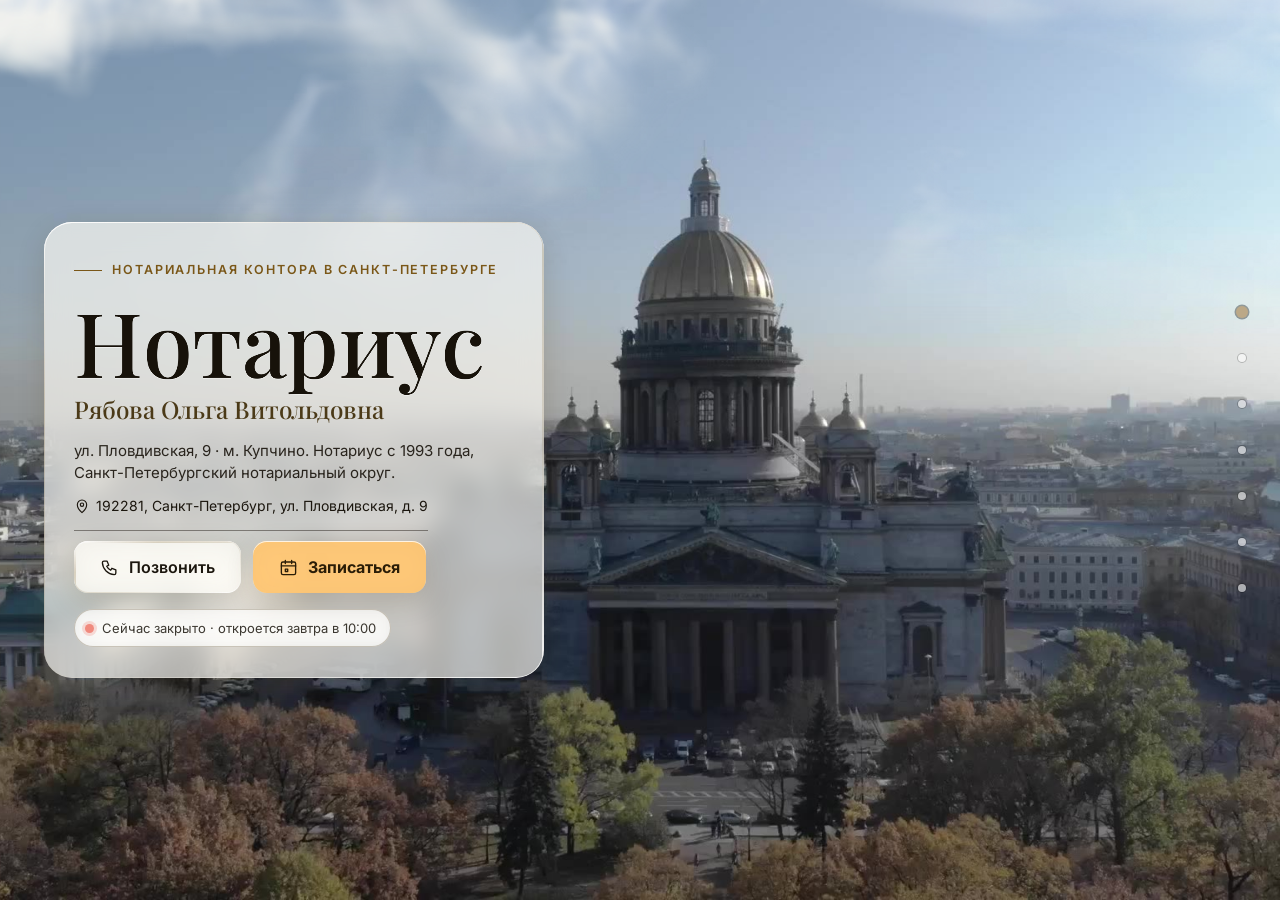
==== index.html @ 0c7a64d4 "А−/А+: первый экран (видео, облака, чайки, слово «Нотариус», плашка) на любой ступени ровно как при " ====
<!DOCTYPE html>
<html lang="ru" data-theme="light">
<head>
<meta charset="utf-8">
<meta name="viewport" content="width=device-width, initial-scale=1, viewport-fit=cover">
<title>Нотариус Рябова О. В. — ул. Пловдивская, 9, СПб</title>
<meta name="description" content="Нотариус Рябова О. В., ул. Пловдивская, 9. Наследство, доверенности, сделки с недвижимостью, ООО. Запись: +7 (812) 708-19-17.">
<meta name="robots" content="noindex, nofollow, noarchive">
<meta name="geo.region" content="RU-SPE">
<meta name="geo.placename" content="Санкт-Петербург">
<meta name="geo.position" content="59.8414922;30.3906568">
<meta name="ICBM" content="59.8414922, 30.3906568">
<link rel="canonical" href="https://kristall2002-art.github.io/etalon-b-ryabova/">
<link rel="alternate" hreflang="ru" href="https://kristall2002-art.github.io/etalon-b-ryabova/">
<link rel="alternate" hreflang="en" href="https://kristall2002-art.github.io/etalon-b-ryabova/en/">
<link rel="alternate" hreflang="uz" href="https://kristall2002-art.github.io/etalon-b-ryabova/uz/">
<link rel="alternate" hreflang="tg" href="https://kristall2002-art.github.io/etalon-b-ryabova/tg/">
<link rel="alternate" hreflang="ky" href="https://kristall2002-art.github.io/etalon-b-ryabova/kg/">
<link rel="alternate" hreflang="az" href="https://kristall2002-art.github.io/etalon-b-ryabova/az/">
<link rel="alternate" hreflang="zh" href="https://kristall2002-art.github.io/etalon-b-ryabova/zh/">
<link rel="alternate" hreflang="x-default" href="https://kristall2002-art.github.io/etalon-b-ryabova/">
<meta property="og:type" content="website">
<meta property="og:locale" content="ru_RU">
<meta property="og:site_name" content="Нотариус Рябова">
<meta property="og:title" content="Нотариус Рябова О. В. — ул. Пловдивская, 9, СПб">
<meta property="og:description" content="Нотариус Рябова О. В., ул. Пловдивская, 9. Наследство, доверенности, сделки с недвижимостью, ООО. Запись: +7 (812) 708-19-17.">
<meta property="og:url" content="https://kristall2002-art.github.io/etalon-b-ryabova/">
<meta property="og:image" content="https://kristall2002-art.github.io/etalon-b-ryabova/img/hero-poster.jpg">
<meta name="twitter:card" content="summary_large_image">
<meta name="twitter:title" content="Нотариус Рябова О. В. — ул. Пловдивская, 9, СПб">
<meta name="twitter:description" content="Нотариус Рябова О. В., ул. Пловдивская, 9. Наследство, доверенности, сделки с недвижимостью, ООО. Запись: +7 (812) 708-19-17.">
<meta name="twitter:image" content="https://kristall2002-art.github.io/etalon-b-ryabova/img/hero-poster.jpg">
<meta name="theme-color" content="#f8f8f8">
<link rel="icon" href="data:image/svg+xml,%3Csvg%20xmlns%3D%22http%3A//www.w3.org/2000/svg%22%20viewBox%3D%220%200%2064%2064%22%3E%3Crect%20width%3D%2264%22%20height%3D%2264%22%20rx%3D%2214%22%20fill%3D%22%23665230%22/%3E%3Ctext%20x%3D%2232%22%20y%3D%2248%22%20text-anchor%3D%22middle%22%20font-family%3D%22Georgia%2Cserif%22%20font-size%3D%2242%22%20fill%3D%22%23fff%22%3E%C2%A7%3C/text%3E%3C/svg%3E">
<script>document.documentElement.classList.add('js');try{var _i=parseInt(localStorage.getItem('nb_fs2'),10),_f=[1,1.15,1.3,1.5][_i];if(_f)document.documentElement.style.setProperty('--fs',_f)}catch(e){}</script>
<style id="hero-timing">:root{--hero-d:1.2s}</style>
<link rel="preload" as="image" href="img/hero-poster.jpg" fetchpriority="high">
<!-- шрифты лежат внутри сайта: Google Fonts у российской аудитории режется -->
<style>
@font-face{font-family:'Inter';font-style:normal;font-weight:400;font-display:swap;src:url(assets/fonts/inter-400-cyrillic-ext.woff2) format('woff2');unicode-range:U+0460-052F, U+1C80-1C8A, U+20B4, U+2DE0-2DFF, U+A640-A69F, U+FE2E-FE2F}
@font-face{font-family:'Inter';font-style:normal;font-weight:400;font-display:swap;src:url(assets/fonts/inter-400-cyrillic.woff2) format('woff2');unicode-range:U+0301, U+0400-045F, U+0490-0491, U+04B0-04B1, U+2116}
@font-face{font-family:'Inter';font-style:normal;font-weight:400;font-display:swap;src:url(assets/fonts/inter-400-latin-ext.woff2) format('woff2');unicode-range:U+0100-02BA, U+02BD-02C5, U+02C7-02CC, U+02CE-02D7, U+02DD-02FF, U+0304, U+0308, U+0329, U+1D00-1DBF, U+1E00-1E9F, U+1EF2-1EFF, U+2020, U+20A0-20AB, U+20AD-20C0, U+2113, U+2C60-2C7F, U+A720-A7FF}
@font-face{font-family:'Inter';font-style:normal;font-weight:400;font-display:swap;src:url(assets/fonts/inter-400-latin.woff2) format('woff2');unicode-range:U+0000-00FF, U+0131, U+0152-0153, U+02BB-02BC, U+02C6, U+02DA, U+02DC, U+0304, U+0308, U+0329, U+2000-206F, U+20AC, U+2122, U+2191, U+2193, U+2212, U+2215, U+FEFF, U+FFFD}
@font-face{font-family:'Inter';font-style:normal;font-weight:500;font-display:swap;src:url(assets/fonts/inter-500-cyrillic-ext.woff2) format('woff2');unicode-range:U+0460-052F, U+1C80-1C8A, U+20B4, U+2DE0-2DFF, U+A640-A69F, U+FE2E-FE2F}
@font-face{font-family:'Inter';font-style:normal;font-weight:500;font-display:swap;src:url(assets/fonts/inter-500-cyrillic.woff2) format('woff2');unicode-range:U+0301, U+0400-045F, U+0490-0491, U+04B0-04B1, U+2116}
@font-face{font-family:'Inter';font-style:normal;font-weight:500;font-display:swap;src:url(assets/fonts/inter-500-latin-ext.woff2) format('woff2');unicode-range:U+0100-02BA, U+02BD-02C5, U+02C7-02CC, U+02CE-02D7, U+02DD-02FF, U+0304, U+0308, U+0329, U+1D00-1DBF, U+1E00-1E9F, U+1EF2-1EFF, U+2020, U+20A0-20AB, U+20AD-20C0, U+2113, U+2C60-2C7F, U+A720-A7FF}
@font-face{font-family:'Inter';font-style:normal;font-weight:500;font-display:swap;src:url(assets/fonts/inter-500-latin.woff2) format('woff2');unicode-range:U+0000-00FF, U+0131, U+0152-0153, U+02BB-02BC, U+02C6, U+02DA, U+02DC, U+0304, U+0308, U+0329, U+2000-206F, U+20AC, U+2122, U+2191, U+2193, U+2212, U+2215, U+FEFF, U+FFFD}
@font-face{font-family:'Inter';font-style:normal;font-weight:600;font-display:swap;src:url(assets/fonts/inter-600-cyrillic-ext.woff2) format('woff2');unicode-range:U+0460-052F, U+1C80-1C8A, U+20B4, U+2DE0-2DFF, U+A640-A69F, U+FE2E-FE2F}
@font-face{font-family:'Inter';font-style:normal;font-weight:600;font-display:swap;src:url(assets/fonts/inter-600-cyrillic.woff2) format('woff2');unicode-range:U+0301, U+0400-045F, U+0490-0491, U+04B0-04B1, U+2116}
@font-face{font-family:'Inter';font-style:normal;font-weight:600;font-display:swap;src:url(assets/fonts/inter-600-latin-ext.woff2) format('woff2');unicode-range:U+0100-02BA, U+02BD-02C5, U+02C7-02CC, U+02CE-02D7, U+02DD-02FF, U+0304, U+0308, U+0329, U+1D00-1DBF, U+1E00-1E9F, U+1EF2-1EFF, U+2020, U+20A0-20AB, U+20AD-20C0, U+2113, U+2C60-2C7F, U+A720-A7FF}
@font-face{font-family:'Inter';font-style:normal;font-weight:600;font-display:swap;src:url(assets/fonts/inter-600-latin.woff2) format('woff2');unicode-range:U+0000-00FF, U+0131, U+0152-0153, U+02BB-02BC, U+02C6, U+02DA, U+02DC, U+0304, U+0308, U+0329, U+2000-206F, U+20AC, U+2122, U+2191, U+2193, U+2212, U+2215, U+FEFF, U+FFFD}
@font-face{font-family:'Inter';font-style:normal;font-weight:700;font-display:swap;src:url(assets/fonts/inter-700-cyrillic-ext.woff2) format('woff2');unicode-range:U+0460-052F, U+1C80-1C8A, U+20B4, U+2DE0-2DFF, U+A640-A69F, U+FE2E-FE2F}
@font-face{font-family:'Inter';font-style:normal;font-weight:700;font-display:swap;src:url(assets/fonts/inter-700-cyrillic.woff2) format('woff2');unicode-range:U+0301, U+0400-045F, U+0490-0491, U+04B0-04B1, U+2116}
@font-face{font-family:'Inter';font-style:normal;font-weight:700;font-display:swap;src:url(assets/fonts/inter-700-latin-ext.woff2) format('woff2');unicode-range:U+0100-02BA, U+02BD-02C5, U+02C7-02CC, U+02CE-02D7, U+02DD-02FF, U+0304, U+0308, U+0329, U+1D00-1DBF, U+1E00-1E9F, U+1EF2-1EFF, U+2020, U+20A0-20AB, U+20AD-20C0, U+2113, U+2C60-2C7F, U+A720-A7FF}
@font-face{font-family:'Inter';font-style:normal;font-weight:700;font-display:swap;src:url(assets/fonts/inter-700-latin.woff2) format('woff2');unicode-range:U+0000-00FF, U+0131, U+0152-0153, U+02BB-02BC, U+02C6, U+02DA, U+02DC, U+0304, U+0308, U+0329, U+2000-206F, U+20AC, U+2122, U+2191, U+2193, U+2212, U+2215, U+FEFF, U+FFFD}
@font-face{font-family:'Playfair Display';font-style:normal;font-weight:500;font-display:swap;src:url(assets/fonts/playfair-display-500-cyrillic.woff2) format('woff2');unicode-range:U+0301, U+0400-045F, U+0490-0491, U+04B0-04B1, U+2116}
@font-face{font-family:'Playfair Display';font-style:normal;font-weight:500;font-display:swap;src:url(assets/fonts/playfair-display-500-latin-ext.woff2) format('woff2');unicode-range:U+0100-02BA, U+02BD-02C5, U+02C7-02CC, U+02CE-02D7, U+02DD-02FF, U+0304, U+0308, U+0329, U+1D00-1DBF, U+1E00-1E9F, U+1EF2-1EFF, U+2020, U+20A0-20AB, U+20AD-20C0, U+2113, U+2C60-2C7F, U+A720-A7FF}
@font-face{font-family:'Playfair Display';font-style:normal;font-weight:500;font-display:swap;src:url(assets/fonts/playfair-display-500-latin.woff2) format('woff2');unicode-range:U+0000-00FF, U+0131, U+0152-0153, U+02BB-02BC, U+02C6, U+02DA, U+02DC, U+0304, U+0308, U+0329, U+2000-206F, U+20AC, U+2122, U+2191, U+2193, U+2212, U+2215, U+FEFF, U+FFFD}
@font-face{font-family:'Playfair Display';font-style:normal;font-weight:600;font-display:swap;src:url(assets/fonts/playfair-display-600-cyrillic.woff2) format('woff2');unicode-range:U+0301, U+0400-045F, U+0490-0491, U+04B0-04B1, U+2116}
@font-face{font-family:'Playfair Display';font-style:normal;font-weight:600;font-display:swap;src:url(assets/fonts/playfair-display-600-latin-ext.woff2) format('woff2');unicode-range:U+0100-02BA, U+02BD-02C5, U+02C7-02CC, U+02CE-02D7, U+02DD-02FF, U+0304, U+0308, U+0329, U+1D00-1DBF, U+1E00-1E9F, U+1EF2-1EFF, U+2020, U+20A0-20AB, U+20AD-20C0, U+2113, U+2C60-2C7F, U+A720-A7FF}
@font-face{font-family:'Playfair Display';font-style:normal;font-weight:600;font-display:swap;src:url(assets/fonts/playfair-display-600-latin.woff2) format('woff2');unicode-range:U+0000-00FF, U+0131, U+0152-0153, U+02BB-02BC, U+02C6, U+02DA, U+02DC, U+0304, U+0308, U+0329, U+2000-206F, U+20AC, U+2122, U+2191, U+2193, U+2212, U+2215, U+FEFF, U+FFFD}
/* ===== Notary site — generator stylesheet (light warm base, dark theme by toggle) ===== */
:root{
  --p100:#665230; --p90:#97825e; --p80:#bba887; --p70:#c2b9a9; --p50:#dad5ce; --p40:#e0dedb;
  --p30:#eeece9; --p20:#f1f1f0; --p10:#f8f8f8; --n100:#0e0f11; --n90:#3c404b; --n10:#fff;

  --bg:var(--p10); --bg2:var(--p20); --bg3:var(--p30); --card:var(--n10); --text:var(--n100); --muted:var(--n90);
  --line:var(--p50); --line2:var(--p40); --accent:var(--p90); --accent-d:var(--p100); --accent-l:var(--p80); --accent-soft:var(--p30);
  --on-accent:#fff; --shadow:0 1px 10px rgba(51,51,51,.10); --shadow-lg:0 12px 40px rgba(30,24,10,.14);
  --hero-ov1:rgba(14,15,17,.72); --hero-ov2:rgba(14,15,17,.30); --sec-ov:rgba(248,248,248,.72);
  --ok:#2e8b57; --bad:#b4453b;
  /* те же цвета составляющими: rgba() понимают все браузеры, color-mix() — нет */
  --bg-rgb:248,248,248; --card-rgb:255,255,255; --accent-rgb:151,130,94; --ok-rgb:46,139,87;

  --zc:var(--fs); --fs:1; --vwu:calc(1vw / var(--fs)); --vhu:calc(1vh / var(--fs));   /* масштаб текста (А−/А+) и «честные» vw/vh под ним */
  --hdr-h:68px; --bar-h:70px; --vh:calc(100*var(--vhu)); --gap:24px; --radius:14px; --radius-s:10px;
  --font:"Inter",Tahoma,Arial,sans-serif; --serif:"Playfair Display",Georgia,"Times New Roman",serif;
  --ease:cubic-bezier(.65,.05,.36,1); --speed:520ms;
}
html[data-theme="dark"]{
  --bg:#17150f; --bg2:#1d1a13; --bg3:#252117; --card:#221e15; --text:#f1ebdf; --muted:#b9ae98;
  --line:#3a3325; --line2:#2f2a1e; --accent:#c9b17f; --accent-d:#e0cf9f; --accent-l:#8d7b58; --accent-soft:#2a251a;
  --on-accent:#17150f; --shadow:0 1px 12px rgba(0,0,0,.45); --shadow-lg:0 14px 40px rgba(0,0,0,.55);
  --hero-ov1:rgba(10,9,6,.80); --hero-ov2:rgba(10,9,6,.40); --sec-ov:rgba(16,15,12,.76);
  --bg-rgb:23,21,15; --card-rgb:34,30,21; --accent-rgb:201,177,127;
}

*,*::before,*::after{box-sizing:border-box}
/* А−/А+: весь сайт — шапка, плашки, меню, формы, окна — растёт пропорционально, как при увеличении масштаба в браузере */
html{-webkit-text-size-adjust:100%;scroll-behavior:auto;zoom:var(--fs,1)}
html,body{height:100%;margin:0;overflow:hidden;background:var(--bg);color:var(--text);
  font-family:var(--font);font-size:16px;line-height:1.55;-webkit-font-smoothing:antialiased}
body{overscroll-behavior:none;position:relative}
a{color:inherit;text-decoration:none}
img{display:block;max-width:100%}
button{font:inherit;color:inherit;background:none;border:0;padding:0;cursor:pointer}
input,select,textarea{font:inherit;color:inherit}
h1,h2,h3,h4,p{margin:0}
ul{margin:0;padding:0;list-style:none}
svg{display:block}
.ico{width:22px;height:22px;stroke:currentColor;fill:none;stroke-width:1.7;stroke-linecap:round;stroke-linejoin:round;flex:none}
.vh{position:absolute!important;width:1px;height:1px;overflow:hidden;clip:rect(0 0 0 0);white-space:nowrap}

/* ---------- typography helpers ---------- */
.kicker{display:inline-flex;align-items:center;gap:10px;font-size:13px;font-weight:600;letter-spacing:.14em;text-transform:uppercase;color:var(--accent)}
.kicker::before{content:"";width:28px;height:1px;background:var(--accent)}
.h2{font-size:clamp(26px,calc(3.2*var(--vwu,1vw)),40px);font-weight:600;letter-spacing:-.02em;line-height:1.12;margin-top:10px}
.lead{color:var(--muted);font-size:17px;max-width:640px;margin-top:12px}
.sec-head{margin-bottom:28px}
#contacts .sec-head{margin-bottom:18px}

/* ---------- buttons ---------- */
.btn{display:inline-flex;align-items:center;justify-content:center;gap:10px;min-height:48px;padding:0 22px;border-radius:999px;
  font-weight:600;font-size:15px;line-height:1;border:1.5px solid transparent;transition:background .25s,color .25s,border-color .25s,transform .2s,box-shadow .25s;white-space:nowrap}
.btn:active{transform:translateY(1px)}
.btn-primary{background:var(--accent-d);color:var(--on-accent);border-color:var(--accent-d)}
.btn-primary:hover{background:var(--accent);border-color:var(--accent);color:#fff}
html[data-theme="dark"] .btn-primary:hover{color:#17150f}
.btn-ghost{border-color:var(--line);color:var(--text);background:var(--card)}
.btn-ghost:hover{border-color:var(--accent);color:var(--accent-d)}
.btn-light{background:rgba(255,255,255,.14);color:#fff;border-color:rgba(255,255,255,.55);backdrop-filter:blur(6px)}
.btn-light:hover{background:#fff;color:var(--n100)}
.btn-white{background:#fff;color:var(--n100);border-color:#fff}
.btn-white:hover{background:var(--p30);border-color:var(--p30)}
.btn .ico{width:18px;height:18px}
.btn-sm{min-height:44px;padding:0 16px;font-size:14px}

/* ---------- header ---------- */
.hdr{position:fixed;top:0;left:0;right:0;height:var(--hdr-h);z-index:200;display:flex;align-items:center;
  zoom:calc(1 / var(--zc,1)); --vwu:1vw; --vhu:1vh;   /* А−/А+ шапку не трогают: она всегда как при 100 % (страница в zoom, шапка — встречный zoom) */
  background:rgba(var(--bg-rgb),.88);backdrop-filter:blur(12px);-webkit-backdrop-filter:blur(12px);
  border-bottom:1px solid var(--line2);transition:background .3s}
.hdr-in{width:100%;max-width:1280px;margin:0 auto;padding:0 28px;display:flex;align-items:center;gap:24px}
.brand{display:flex;align-items:center;gap:12px;min-width:0;min-height:44px}
.mono-img{object-fit:contain;background:#fff;padding:2px;box-sizing:border-box}
.mono{width:42px;height:42px;border-radius:12px;background:var(--accent-d);color:var(--on-accent);display:grid;place-items:center;
  font-family:var(--serif);font-size:20px;font-weight:600;flex:none;letter-spacing:.02em}
.brand-t{display:flex;flex-direction:column;line-height:1.15;min-width:0}
.brand-n{font-weight:600;font-size:15px;white-space:nowrap;overflow:hidden;text-overflow:ellipsis}
.brand-s{font-size:13px;color:var(--muted);white-space:nowrap;overflow:hidden;text-overflow:ellipsis}
.nav{display:flex;align-items:center;gap:4px;margin-left:auto}
.nav > li{position:relative}
.nav-a{display:inline-flex;align-items:center;gap:6px;min-height:44px;padding:10px 12px;border-radius:8px;font-size:14px;font-weight:500;color:var(--text);opacity:.8;transition:opacity .2s,background .2s}
.nav-a:hover,.nav-a.cur,.nav > li.open > .nav-a{opacity:1;background:var(--bg3)}
.nav-a .chev{width:14px;height:14px;transition:transform .25s}
.nav > li.open > .nav-a .chev{transform:rotate(180deg)}
.hdr-tools{display:flex;align-items:center;gap:6px;margin-left:8px}
.tool{width:44px;height:44px;border-radius:10px;display:grid;place-items:center;color:var(--text);opacity:.8;transition:background .2s,opacity .2s}
.tool:hover{background:var(--bg3);opacity:1}
.tool .ico{width:20px;height:20px}
.tool-lang{width:auto;padding:0 10px;gap:6px;font-size:13px;font-weight:600;letter-spacing:.04em;display:flex;align-items:center}
.lang-wrap{position:relative}
.lang-dd{position:absolute;right:0;top:calc(100% + 8px);background:var(--card);border:1px solid var(--line);border-radius:12px;box-shadow:var(--shadow-lg);
  padding:6px;min-width:190px;display:none;z-index:210}
.lang-wrap.open .lang-dd{display:block}
.lang-dd button,.lang-dd a{display:flex;width:100%;align-items:center;gap:10px;min-height:44px;padding:9px 12px;border-radius:8px;font-size:14px;text-align:left}
.lang-dd button:hover,.lang-dd a:hover{background:var(--bg3)}
.lang-dd button.cur,.lang-dd a.cur{color:var(--accent-d);font-weight:600}
.lang-dd b{font-size:13px;letter-spacing:.08em;width:26px;color:var(--muted)}
.hdr-book{margin-left:4px}
.burger{display:none}
.moon,.sun{display:none}
html[data-theme="dark"] .sun{display:block}
html:not([data-theme="dark"]) .moon{display:block}

/* mega menu */
.mega{position:absolute;left:50%;top:calc(100% + 10px);transform:translateX(-50%);width:min(980px,calc(calc(100*var(--vwu,1vw)) - 40px));
  background:var(--card);border:1px solid var(--line);border-radius:16px;box-shadow:var(--shadow-lg);padding:20px;display:none;z-index:210}
.nav > li.open > .mega{display:block}
.mega-head{display:flex;justify-content:space-between;align-items:baseline;gap:16px;padding:0 6px 14px;border-bottom:1px solid var(--line2);margin-bottom:12px}
.mega-head b{font-size:14px}
.mega-head span{font-size:13px;color:var(--muted)}
.mega-grid{display:grid;grid-template-columns:repeat(2,1fr);gap:4px}
.mega-it{display:flex;gap:12px;align-items:flex-start;padding:10px 12px;border-radius:10px;text-align:left;width:100%;transition:background .2s}
.mega-it:hover{background:var(--bg3)}
.mega-it .cic{width:38px;height:38px;border-radius:10px;background:var(--accent-soft);color:var(--accent-d);display:grid;place-items:center;flex:none}
.mega-it .cic .ico{width:20px;height:20px}
.mega-it b{display:block;font-size:14px;font-weight:600}
.mega-it small{display:block;font-size:13px;color:var(--muted);line-height:1.35;margin-top:2px}
.mega-it em{font-style:normal;font-size:13px;color:var(--accent);margin-top:3px;display:block}

/* mobile menu */
.mmenu{position:fixed;top:calc(var(--hdr-h) / var(--zc,1));left:0;right:0;bottom:var(--bar-h);z-index:190;background:var(--bg);overflow-y:auto;padding:14px 18px 30px;display:none}
.mmenu.open{display:block}
.mmenu a,.mmenu .macc > button{display:flex;align-items:center;justify-content:space-between;width:100%;padding:14px 6px;border-bottom:1px solid var(--line2);font-size:17px;font-weight:500;text-align:left}
.mmenu .macc > button .chev{width:18px;height:18px;transition:transform .25s}
.mmenu .macc.open > button .chev{transform:rotate(180deg)}
.mmenu .macc-list{display:none;padding:4px 0 8px}
.mmenu .macc.open .macc-list{display:block}
.mmenu .macc-list button{display:flex;align-items:center;gap:12px;width:100%;padding:11px 8px;border-radius:10px;text-align:left;font-size:15px}
.mmenu .macc-list button:hover{background:var(--bg3)}
.mmenu .macc-list .cic{width:32px;height:32px;border-radius:8px;background:var(--accent-soft);color:var(--accent-d);display:grid;place-items:center;flex:none}
.mmenu .macc-list .cic .ico{width:17px;height:17px}
.mmenu-foot{display:flex;flex-wrap:wrap;gap:8px;margin-top:18px}
.mmenu-foot .btn{flex:1}

/* ---------- full-page scroller ---------- */
.fp{position:relative;width:100%;height:var(--vh);overflow:hidden}
.fp-track{will-change:transform;transition:transform var(--speed) var(--ease)}
.fp-track.no-anim{transition:none}
.sec{position:relative;height:var(--vh);width:100%;overflow:hidden}
.sec-scroll{height:100%;overflow-y:auto;overflow-x:hidden;display:flex;flex-direction:column;
  padding:calc(var(--hdr-h) / var(--zc,1) + 20px) 28px calc(var(--bar-h) + 96px);-webkit-overflow-scrolling:touch;scrollbar-width:thin;scrollbar-color:var(--line) transparent}
.wrap{margin:auto;width:100%;max-width:1180px}
.sec-alt{background:var(--bg2)}

/* reveal animation */
.rv{opacity:0;transform:translateY(18px);transition:opacity .7s ease,transform .7s ease;transition-delay:calc(var(--i,0) * 90ms)}
.sec.active .rv{opacity:1;transform:none}

/* side dots */
.dots{position:fixed;right:16px;top:50%;transform:translateY(-50%);z-index:150;display:flex;flex-direction:column;gap:2px}
.dots button{position:relative;width:44px;height:44px;display:grid;place-items:center}
.dots button::after{content:"";width:8px;height:8px;border-radius:50%;background:var(--muted);opacity:.45;transition:transform .25s,opacity .25s,background .25s}
.dots button:hover::after{opacity:.9}
.dots button.cur::after{background:var(--accent);opacity:1;transform:scale(1.5)}
.dots button span{position:absolute;right:32px;top:50%;transform:translateY(-50%) translateX(6px);background:var(--n100);color:#fff;font-size:13px;
  padding:5px 10px;border-radius:6px;white-space:nowrap;opacity:0;pointer-events:none;transition:opacity .2s,transform .2s}
.dots button:hover span{opacity:1;transform:translateY(-50%)}
.sec-hero ~ .dots{color:#fff}
body[data-sec="0"] .dots button::after{background:#fff}
body[data-sec="0"] .dots button.cur::after{background:var(--p80)}

.sec:not(.sec-hero) .sec-scroll{position:relative;z-index:1}

.status{display:inline-flex;align-items:center;gap:8px;padding:8px 14px 8px 10px;border-radius:999px;background:rgba(255,255,255,.12);border:1px solid rgba(255,255,255,.28);font-size:13px;backdrop-filter:blur(6px)}
.status i{width:9px;height:9px;border-radius:50%;background:#7bd389;box-shadow:0 0 0 3px rgba(123,211,137,.28)}
.status.closed i{background:#f08a7e;box-shadow:0 0 0 3px rgba(240,138,126,.28)}
.status.soon i{background:#f0c674;box-shadow:0 0 0 3px rgba(240,198,116,.28)}
.status span{opacity:.85}
.addr-link{display:inline-flex;align-items:center;gap:6px;border-bottom:1px solid currentColor;padding:13px 0 14px;margin:-13px 0 -14px;transition:color .2s}
.addr-link:hover{color:var(--accent)}
.addr-link .ico{width:16px;height:16px}

/* ---------- services ---------- */
.svc-grid{display:grid;grid-template-columns:repeat(5,1fr);gap:14px}
.svc{display:flex;flex-direction:column;align-items:flex-start;gap:10px;padding:18px 16px 16px;border-radius:var(--radius);background:var(--card);border:1px solid var(--line2);
  text-align:left;min-height:170px;transition:transform .25s,box-shadow .25s,border-color .25s;position:relative}
.svc:hover{transform:translateY(-3px);box-shadow:var(--shadow-lg);border-color:var(--accent-l)}
.svc .cic{width:44px;height:44px;border-radius:12px;background:var(--accent-soft);color:var(--accent-d);display:grid;place-items:center}
.svc b{font-size:15px;font-weight:600;line-height:1.3}
.svc small{font-size:13px;color:var(--muted);line-height:1.35}
.svc em{font-style:normal;font-size:13px;color:var(--accent);margin-top:auto;padding-top:6px;display:inline-flex;align-items:center;gap:4px}
.svc em .ico{width:12px;height:12px}

/* ---------- about ---------- */
.about{display:grid;grid-template-columns:1.15fr .85fr;gap:48px;align-items:start}
.about-txt p{color:var(--muted);margin-top:14px;font-size:16px}
.about-txt p:first-of-type{color:var(--text)}
.quote{margin-top:22px;padding:16px 20px;border-left:3px solid var(--accent);background:var(--card);border-radius:0 12px 12px 0;font-family:var(--serif);font-size:18px;line-height:1.45;color:var(--text)}
.creds{display:grid;gap:10px}
.cred{display:flex;gap:14px;align-items:center;padding:14px 16px;border-radius:12px;background:var(--card);border:1px solid var(--line2)}
.cred .cic{width:40px;height:40px;border-radius:10px;background:var(--accent-soft);color:var(--accent-d);display:grid;place-items:center;flex:none}
.cred .cic .ico{width:20px;height:20px}
.cred small{display:block;font-size:13px;color:var(--muted);text-transform:uppercase;letter-spacing:.06em}
.cred b{display:block;font-size:15px;font-weight:600;line-height:1.3}
.chips{display:flex;flex-wrap:wrap;gap:8px;margin-top:16px}
.chips li{padding:8px 14px;border-radius:999px;border:1px solid var(--accent-l);color:var(--accent-d);font-size:13.5px;font-weight:500;background:var(--card)}
.strong-lbl{margin-top:22px;font-size:13px;text-transform:uppercase;letter-spacing:.1em;color:var(--muted)}

/* ---------- how ---------- */
.steps{display:grid;grid-template-columns:repeat(5,1fr);gap:16px;position:relative;margin-top:14px}
.steps::before{content:"";position:absolute;left:8%;right:8%;top:30px;height:1px;background:var(--line)}
.step{position:relative;padding:0 8px}
.step-n{width:60px;height:60px;border-radius:50%;background:var(--card);border:1.5px solid var(--accent-l);color:var(--accent-d);display:grid;place-items:center;
  font-family:var(--serif);font-size:24px;font-weight:600;position:relative;z-index:1;transition:background .4s,color .4s}
.sec.active .step-n{animation:pop .6s var(--ease) both;animation-delay:calc(var(--i) * 140ms + 150ms)}
@keyframes pop{0%{transform:scale(.6);opacity:0}60%{transform:scale(1.08);opacity:1}100%{transform:scale(1)}}
.step b{display:block;margin-top:16px;font-size:17px;font-weight:600}
.step p{color:var(--muted);font-size:14.5px;margin-top:6px}

/* ---------- reviews ---------- */
.reviews{display:grid;grid-template-columns:300px 1fr;gap:28px;align-items:start}
.rsum{background:var(--card);border:1px solid var(--line2);border-radius:var(--radius);padding:26px 24px;text-align:center}
.rsum .big{font-family:var(--serif);font-size:64px;line-height:1;font-weight:500;color:var(--accent-d)}
.stars{display:inline-flex;gap:3px;--fill:100%}
.stars svg{width:20px;height:20px}
.stars .st{fill:var(--line);stroke:none}
.stars .st.on{fill:#e7b73b}
.stars .st.half{fill:url(#halfgrad)}
.rsum .stars{margin-top:8px}
.rsum p{color:var(--muted);font-size:13.5px;margin-top:10px;line-height:1.4}
.rsum .btn{margin-top:16px;width:100%}
.rsum .gis{display:block;margin:10px 0 -14px;padding:14px 0;font-size:13px;color:var(--accent-d);text-decoration:underline;text-underline-offset:3px}
.rgrid{display:grid;grid-template-columns:repeat(2,1fr);gap:14px}
.rev{background:var(--card);border:1px solid var(--line2);border-radius:var(--radius);padding:20px;display:flex;flex-direction:column;gap:10px}
.rev .stars svg{width:15px;height:15px}
.rev p{font-size:14.5px;line-height:1.5;flex:1}
.rev p::before{content:"“";font-family:var(--serif);color:var(--accent);font-size:22px;line-height:0;margin-right:4px;vertical-align:-6px}
.rev-meta{display:flex;flex-wrap:wrap;justify-content:space-between;gap:4px 10px;align-items:baseline;font-size:13px;color:var(--muted)}
.rev-meta b{color:var(--text);font-weight:600}
.rev-src{display:inline-flex;align-items:center;gap:5px;white-space:nowrap;margin-left:auto}
.rev-src i{width:6px;height:6px;border-radius:50%;background:var(--accent)}
.rev-sample{color:var(--muted);font-style:italic;opacity:.85}
.rev-real{color:var(--accent-d);font-weight:600}
.rev-real i{background:var(--ok)}
.rev-is-real{border-color:var(--accent-l)}
.demo-note{margin-top:14px;max-width:760px;font-size:13.5px;line-height:1.45;color:var(--muted);background:var(--accent-soft);
  border-left:3px solid var(--accent);border-radius:0 8px 8px 0;padding:8px 12px}
.rnote{margin-top:14px;font-size:13px;color:var(--muted)}

/* ---------- faq ---------- */
.faq{display:grid;grid-template-columns:1fr 1fr;gap:0 32px;align-items:start}
.faq-col{display:flex;flex-direction:column}
.fq{border-bottom:1px solid var(--line)}
.fq > button{display:flex;width:100%;align-items:center;justify-content:space-between;gap:16px;min-height:44px;padding:16px 4px;text-align:left;font-weight:600;font-size:15.5px;line-height:1.35}
.fq > button .pl{width:26px;height:26px;border-radius:50%;border:1px solid var(--line);display:grid;place-items:center;flex:none;color:var(--accent-d);transition:transform .3s,background .3s}
.fq > button .pl .ico{width:14px;height:14px}
.fq.open > button .pl{transform:rotate(45deg);background:var(--accent-soft)}
.fq-a{display:grid;grid-template-rows:0fr;transition:grid-template-rows .35s var(--ease)}
.fq.open .fq-a{grid-template-rows:1fr}
.fq-a > div{overflow:hidden}
.fq-a p{color:var(--muted);font-size:14.5px;padding:0 4px 16px;line-height:1.55}
.fq-a .faq-note{font-size:13px;color:var(--accent-d);padding-bottom:6px}
.fq-a .faq-note:empty{display:none}

/* ---------- contacts ---------- */
.contacts{display:grid;grid-template-columns:1fr 1.05fr 1fr;gap:18px;align-items:stretch}
.contacts .cbox{padding:16px 18px}
.cbox{background:var(--card);border:1px solid var(--line2);border-radius:var(--radius);padding:20px}
.cl{display:grid;gap:12px}
.cl li{display:flex;gap:12px;align-items:flex-start}
.cl .cic{width:36px;height:36px;border-radius:10px;background:var(--accent-soft);color:var(--accent-d);display:grid;place-items:center;flex:none}
.cl .cic .ico{width:18px;height:18px}
.cl small{display:block;font-size:13px;color:var(--muted);text-transform:uppercase;letter-spacing:.06em}
.cl b{display:block;font-weight:500;font-size:15px;line-height:1.4}
.cl a.tel,.cl a.mail{display:block;padding:14px 0;margin:-14px 0}
.cl a.tel:hover,.cl a.mail:hover{color:var(--accent-d)}
.hours-link{display:inline-block;font-size:13px;color:var(--accent-d);text-decoration:underline;text-underline-offset:3px;padding:14px 0;margin:-14px 0}
.cl .msgs{display:flex;gap:8px;margin-top:4px;flex-wrap:wrap}
.cl .msgs a{display:inline-flex;align-items:center;gap:6px;padding:6px 10px;border-radius:8px;border:1px solid var(--line);font-size:13px;min-height:44px}
.cl .msgs a .ico{width:16px;height:16px}
.mapbox{display:flex;flex-direction:column;gap:12px;padding:12px}
.map{flex:1;min-height:280px;border-radius:10px;overflow:hidden;border:1px solid var(--line);background:var(--bg3);position:relative}
.map iframe{width:100%;height:100%;border:0;position:absolute;inset:0}
.map-actions{display:flex;gap:8px;flex-wrap:wrap}
.map-actions .btn{flex:1;min-height:44px;font-size:14px;padding:0 12px}

/* form */
.form h3{font-size:19px;font-weight:600}
.form .fdesc{color:var(--muted);font-size:13.5px;margin-top:6px}
.fg{display:grid;gap:8px;margin-top:12px}
.f2{display:grid;grid-template-columns:1fr 1fr;gap:10px}
.fld{display:flex;flex-direction:column;gap:4px}
.fld label{font-size:13px;color:var(--muted);font-weight:500}
.fld input,.fld select,.fld textarea{width:100%;background:var(--bg);border:1px solid var(--line);border-radius:10px;padding:8px 12px;font-size:14px;transition:border-color .2s,box-shadow .2s;min-height:44px}
.fld textarea{min-height:48px;resize:vertical}
.fld input:focus,.fld select:focus,.fld textarea:focus{outline:0;border-color:var(--accent);box-shadow:0 0 0 3px rgba(var(--accent-rgb),.22)}
.fld.err input,.fld.err select{border-color:var(--bad)}
.ferr{font-size:13px;color:var(--bad);display:none}
.fld.err .ferr{display:block}
.fnote{font-size:13px;color:var(--muted);margin-top:8px;line-height:1.4}
.fok{display:none;margin-top:10px;padding:10px 12px;border-radius:10px;background:rgba(var(--ok-rgb),.12);color:var(--ok);font-size:13.5px}
.fok.show{display:block}

.foot{margin-top:18px;padding-top:12px;padding-left:250px;flex-wrap:nowrap;align-items:flex-start;border-top:1px solid var(--line2);display:flex;justify-content:space-between;gap:16px;flex-wrap:wrap;font-size:13px;color:var(--muted)}
.foot p{max-width:none}
.foot .fl{white-space:nowrap;flex:none}
.foot .fl a{margin-left:14px;padding:14px 0;margin-top:-14px;margin-bottom:-14px;display:inline-block;min-width:44px;text-align:center;text-decoration:underline;text-underline-offset:3px}

/* ---------- bottom bar ---------- */
.bar{position:fixed;inset:auto 0 0;z-index:300;background:var(--card);box-shadow:0 -1px 10px rgba(51,51,51,.1);border-top:1px solid var(--line2);
  padding:6px 0;padding-bottom:calc(6px + env(safe-area-inset-bottom,0px))}
.bar-in{display:flex;justify-content:space-around;align-items:center;max-width:1080px;margin:0 auto}
.bi{display:flex;flex-direction:column;align-items:center;gap:5px;padding:8px 24px;border-radius:10px;font-size:13.5px;line-height:1;color:var(--text);opacity:.65;
  transition:opacity .3s,background .3s,color .3s;flex:1;max-width:190px;min-width:0}
.bi span{white-space:nowrap;max-width:100%;overflow:hidden;text-overflow:ellipsis}
.bi .ico{width:24px;height:24px}
.bi:hover{opacity:1;background:var(--bg3)}
.bi.cur{opacity:1;color:var(--accent-d)}


/* ---------- modals ---------- */
.modal{position:fixed;inset:0;z-index:400;background:rgba(14,15,17,.62);display:none;align-items:center;justify-content:center;padding:20px}
.modal.open{display:flex}
.mbox{background:var(--card);color:var(--text);border-radius:18px;width:100%;max-width:560px;max-height:min(calc(86*var(--vhu,1vh)),860px);overflow:auto;padding:26px 26px 22px;position:relative;box-shadow:var(--shadow-lg);
  animation:mup .3s var(--ease)}
@keyframes mup{from{opacity:0;transform:translateY(16px) scale(.98)}to{opacity:1;transform:none}}
.mbox-lg{max-width:760px}
.mclose{position:absolute;top:12px;right:12px;width:44px;height:44px;border-radius:50%;display:grid;place-items:center;color:var(--muted)}
.mclose:hover{background:var(--bg3);color:var(--text)}
.mbox h3{font-size:22px;font-weight:600;padding-right:36px}
.mbox .msub{color:var(--muted);font-size:14px;margin-top:4px}
.hours-t{width:100%;border-collapse:collapse;margin-top:16px;font-size:15px}
.hours-t td{padding:9px 6px;border-bottom:1px solid var(--line2)}
.hours-t td:last-child{text-align:right;font-weight:500;white-space:nowrap}
.hours-t tr.today td{color:var(--accent-d);font-weight:600}
.hours-t tr.today td:first-child::after{content:" · " attr(data-today);font-weight:400;font-size:13px;color:var(--muted)}
.hours-t tr.off td:last-child{color:var(--muted);font-weight:400}
.mnote{margin-top:14px;padding:12px 14px;border-radius:10px;background:var(--bg2);font-size:13.5px;color:var(--muted)}
.mnote b{display:block;color:var(--text);margin-bottom:3px;font-size:13px}
.mcontacts{display:flex;flex-wrap:wrap;gap:8px;margin-top:14px}
.mcontacts a{display:inline-flex;align-items:center;gap:7px;min-height:44px;padding:9px 13px;border-radius:10px;border:1px solid var(--line);font-size:13.5px}
.mcontacts a .ico{width:16px;height:16px}
.mcontacts a:hover{border-color:var(--accent)}
/* способы записи: позвонить, написать на почту, заказать обратный звонок */
.bk-opts{display:grid;gap:10px;margin-top:14px}
.bk-opt{display:flex;align-items:center;gap:14px;min-height:60px;padding:10px 16px;border-radius:14px;border:1px solid var(--line);background:var(--bg3);color:var(--text);font-size:16px;font-weight:600;text-align:left;text-decoration:none;transition:border-color .2s,background .2s}
.bk-opt:hover{border-color:var(--accent);background:var(--accent-soft)}
.bk-opt .ico{width:24px;height:24px;color:var(--accent-d);flex:none}
.bk-opt small{display:block;font-weight:400;font-size:13px;color:var(--muted);margin-top:1px}
.mbox-book{max-width:440px}
/* оплата значками, подпись у общего телефона */
.pay-pills{display:flex;flex-wrap:wrap;gap:6px;margin-top:5px}
.pay-pill{display:inline-flex;align-items:center;gap:6px;padding:4px 11px 4px 9px;border-radius:999px;border:1px solid var(--line);background:var(--bg3);font-size:13px;font-weight:600;line-height:1.3;white-space:nowrap}
.pay-pill .ico{width:15px;height:15px;color:var(--accent-d)}
.pay-pill.pay-logo{background:#fff;border-color:rgba(0,0,0,.12);padding:3px 11px;min-height:28px}
.pay-pill.pay-logo img{display:block;height:17px;width:auto}
.pay-pill.pay-logo img[src$="sbp.svg"]{height:20px}
/* имя нотариуса в шапке целиком: сверху мелко «Нотариус», ниже «Рябова Ольга Витольдовна»; без обрезки и многоточий */
.brand-t{display:flex;flex-direction:column;justify-content:center;gap:2px;line-height:1.1;min-width:0}
.brand-s{display:block;font-size:10.5px;font-weight:600;letter-spacing:.16em;text-transform:uppercase;color:var(--muted);white-space:nowrap;overflow:visible;text-overflow:clip}
.brand-n{font-size:16px;font-weight:600;white-space:nowrap;overflow:visible;text-overflow:clip}
.nav-a{white-space:nowrap}
#navServices{position:static}
.mega{max-height:calc(calc(100*var(--vhu,1vh)) - var(--hdr-h) - 24px);overflow-y:auto;top:calc(100% + 6px);width:min(980px,calc(calc(100*var(--vwu,1vw)) - 32px))}
@media screen and (max-width:760px){.mega-grid{grid-template-columns:1fr}}
@media screen and (max-width:479px){.brand-t{display:flex}.brand-s{font-size:9px;letter-spacing:.14em}.brand-n{font-size:12.5px;white-space:normal;line-height:1.12}}
.bk-inline{grid-template-columns:repeat(3,1fr);gap:8px}
.bk-inline .bk-opt{flex-direction:column;justify-content:center;gap:5px;min-height:76px;padding:9px 6px;font-size:13.5px;text-align:center;line-height:1.2}
.bk-inline .bk-opt .ico{width:22px;height:22px}
.bk-inline .bk-opt small{display:none}
/* services modal */
.svc-list{margin-top:16px;display:grid;grid-template-columns:1fr 1fr;gap:6px}
.svc-list button{display:flex;gap:10px;align-items:center;width:100%;min-height:44px;text-align:left;padding:10px 12px;border-radius:10px;font-size:14px;line-height:1.35;border:1px solid var(--line2);background:var(--bg)}
.svc-list button:hover{border-color:var(--accent);background:var(--accent-soft)}
.svc-list button .ico{width:16px;height:16px;color:var(--accent);margin-top:2px}
.mhint{font-size:13px;color:var(--muted);margin-top:12px}
.mhead{display:flex;gap:14px;align-items:center;padding-right:36px}
.mhead .cic{width:48px;height:48px;border-radius:12px;background:var(--accent-soft);color:var(--accent-d);display:grid;place-items:center;flex:none}

/* ---------- responsive ---------- */
@media (max-width:1200px){
  .svc-grid{grid-template-columns:repeat(5,1fr)}
  .svc{min-height:160px;padding:14px}
  .svc small{display:none}
}
@media screen and (max-width:991px){
  :root{--hdr-h:62px}
  .nav,.hdr-book{display:none}
  .burger{display:grid}
  .hdr-in{padding:0 18px;gap:12px}
}
@media (max-width:991px){
  :root{--bar-h:64px}
  .sec-scroll{padding:calc(var(--hdr-h) / var(--zc,1) + 16px) 22px calc(var(--bar-h) + 96px)}
  .dots{right:8px;gap:8px}
  .dots button span{display:none}
  .svc-grid{grid-template-columns:repeat(3,1fr);gap:10px}
  .svc{min-height:0}
  .about{grid-template-columns:1fr;gap:22px}
  .steps{grid-template-columns:repeat(5,1fr);gap:10px}
  .step-n{width:48px;height:48px;font-size:20px}
  .step b{font-size:15px}.step p{font-size:13px}
  .reviews{grid-template-columns:1fr;gap:16px}
  .rsum{display:flex;align-items:center;gap:18px;text-align:left;padding:16px 18px}
  .rsum .big{font-size:44px}.rsum .stars{margin:0}.rsum p{margin:0;flex:1}.rsum .btn{margin:0;width:auto}.rsum .gis{display:none}
  .faq{grid-template-columns:1fr;gap:0}
  .contacts{grid-template-columns:1fr 1fr}
  .foot{padding-left:0}
  .contacts .form{grid-column:1 / -1}
  .map{min-height:240px}
  .bi{padding:10px 12px;font-size:13px}
}
@media (max-width:767px){
  :root{--bar-h:62px}
  .h2{font-size:26px}
  .lead{font-size:15px}
  .sec-head{margin-bottom:18px}
  .sec-scroll{padding-left:16px;padding-right:16px}
  .svc-grid{grid-template-columns:repeat(2,1fr);gap:10px}
  .svc{padding:12px;gap:8px}
  .svc .cic{width:36px;height:36px}
  .svc b{font-size:13.5px}
  .svc em{display:none}
  .steps{grid-template-columns:1fr;gap:12px}
  .steps::before{left:24px;right:auto;top:10px;bottom:10px;height:auto;width:1px}
  .step{display:grid;grid-template-columns:48px 1fr;gap:14px;align-items:start;padding:0}
  .step-n{grid-row:1 / span 2}
  .step b{margin-top:10px;grid-column:2}
  .step p{grid-column:2;margin-top:2px}
  .rgrid{display:flex;overflow-x:auto;gap:12px;scroll-snap-type:x mandatory;padding-bottom:8px;margin:0 -16px;padding-left:16px;padding-right:16px;scrollbar-width:none}
  .rgrid::-webkit-scrollbar{display:none}
  .rev{flex:0 0 82%;scroll-snap-align:start}
  .rsum{flex-wrap:wrap;gap:12px}
  .rsum p{flex-basis:100%}
  .contacts{grid-template-columns:1fr;gap:14px}
  .contacts .form{grid-column:auto}
  .cbox{padding:16px}
  .map{min-height:220px}
  .f2{grid-template-columns:1fr}
  .foot{flex-direction:column;gap:8px;padding-left:0}
  .bi{padding:8px 4px;font-size:13px;gap:4px}
  .bi .ico{width:22px;height:22px}
  .sec-scroll{padding-bottom:calc(var(--bar-h) + 66px)}
  .mmenu{padding-bottom:80px}
  .demo-note{font-size:13px;padding:7px 10px}
  .mbox{padding:22px 18px 18px;border-radius:16px}
  .svc-list{grid-template-columns:1fr}
  .dots{right:6px;gap:0}
  .dots button{width:44px;height:44px}
  .dots button::after{width:6px;height:6px}
}
@media screen and (max-width:479px){
  :root{--hdr-h:58px}
  .mono{width:36px;height:36px;font-size:17px;border-radius:10px}
  .brand-n{font-size:14px}
  /* тапы в шапке доведены до 44px (см. .tool ниже) — на самой узкой ширине
     текстовому названию рядом с логотипом уже не хватает места без обрезки,
     поэтому в шапке оставляем только логотип-ссылку */
  .tool{width:44px;height:44px}
  .tool-lang{padding:0 8px;width:auto}
  .tool-lang .ico{display:none}
}
@media (max-width:479px){
  :root{--bar-h:60px}
  .svc{padding:11px 10px}
  .svc b{font-size:13px}
  .bi{padding:6px 2px;font-size:13px;gap:4px;width:100%;max-width:none;letter-spacing:-.01em}
  .bi .ico{width:20px;height:20px}
  .bar{padding:5px 0}
  .cl b{font-size:14px}
}
@media (max-height:640px) and (min-width:768px){
  .svc{min-height:0}
}
@media (prefers-reduced-motion:reduce){
  .fp-track{transition-duration:0s}
  .rv{transition:none;opacity:1;transform:none}
}


/* пометка «демонстрационный проект» в подвале */
.foot-demo{margin-top:.5em;font-size:13px;line-height:1.45;opacity:.62}
.foot-demo a{padding:14px 0;margin:-14px 0;display:inline-block;min-width:44px;text-decoration:underline}

/* --- материалы конторы (перенесённый контент клиента) --- */
.info-links{display:flex;flex-wrap:wrap;gap:10px;justify-content:center;margin-top:26px}
.info-links .ilink{display:inline-flex;align-items:center;gap:8px;min-height:44px;padding:9px 16px;border-radius:999px;border:1px solid var(--line);background:var(--card);color:var(--text);font:inherit;font-size:14px;cursor:pointer;transition:background .2s,border-color .2s}
.info-links .ilink:hover{border-color:var(--accent-d);background:var(--bg-alt)}
.info-tabs{display:flex;flex-wrap:wrap;gap:8px;margin:14px 0 4px}
.info-tabs button{min-height:44px;padding:7px 13px;border-radius:999px;border:1px solid var(--line);background:transparent;color:var(--text);font:inherit;font-size:13px;cursor:pointer}
.info-tabs button[aria-selected="true"]{background:var(--accent-d);border-color:var(--accent-d);color:#fff}
.info-body{max-height:min(calc(56*var(--vhu,1vh)),520px);overflow:auto;margin-top:10px;padding-right:4px}
.info-note{font-size:13px;opacity:.7;margin:6px 0 10px}
.info-i{border-bottom:1px solid var(--line)}
.info-i > button{width:100%;display:flex;justify-content:space-between;align-items:center;gap:12px;padding:13px 2px;background:none;border:0;color:inherit;font:inherit;font-weight:600;text-align:left;cursor:pointer}
.info-i > button .pl{width:26px;height:26px;border-radius:50%;border:1px solid var(--line);display:grid;place-items:center;flex:none;color:var(--accent-d);transition:transform .3s,background .3s}
.info-i > button .pl .ico{width:14px;height:14px}
.info-i.open > button .pl{transform:rotate(45deg);background:var(--accent-soft)}
.info-i > div{display:none;padding:0 2px 14px;font-size:15px;line-height:1.62}
.info-i.open > div{display:block}
.info-i p{margin:0 0 10px}
.info-i h4{margin:14px 0 6px;font-size:15px}
.info-i ul{margin:0 0 10px;padding-left:20px}
.info-i li{margin:0 0 5px}
.info-i table{width:100%;border-collapse:collapse;margin:0 0 12px;font-size:14px}
.info-i th,.info-i td{border:1px solid var(--line);padding:7px 9px;text-align:left;vertical-align:top}
.info-f{display:inline-flex;align-items:center;gap:7px;margin:0 8px 8px 0;min-height:44px;padding:7px 12px;border:1px solid var(--line);border-radius:8px;font-size:13px;text-decoration:none;color:var(--accent-d)}
.info-src{display:block;font-size:13px;opacity:.55;margin-top:8px}

/* мобильный: экран должен помещаться целиком, без прокрутки внутри секции —
   поэтому убираем самое объёмное (встроенная карта заменяется кнопкой) и поджимаем формы */
@media (max-width:760px){
  .mapbox .map{display:none}
  .mapbox{padding:0;background:none;border:0}
  /* карточка со списком контактов на телефоне не нужна: адрес, телефон, часы —
     в нижней плашке; прячем её целиком, иначе остаётся пустая рамка */
  #contacts .cbox-info{display:none}
  .foot{padding-left:0;font-size:13px;gap:8px}
  .foot .fl{white-space:normal;flex:1 1 auto}
  .foot .fl a{margin:-14px 12px -14px 0;padding:14px 0;display:inline-block}
  .form .fld{margin-bottom:8px}
  .reviews .rev:nth-child(n+4){display:none}
  .creds .cred:nth-child(n+4){display:none}
  /* второстепенное на телефоне убираем: метро и оплата есть в модалке часов,
     язык и удобное время можно написать в комментарии */
  .cl li.li-metro,.cl li.li-payment{display:none}
  .fld-lang,.fld-time{display:none}
  .foot [data-i18n="foot_disclaimer"]{display:none}
  .foot{padding-top:10px;font-size:13px}
  #about .sec-head .lead,#contacts .sec-head .lead,.form .fnote{display:none}
  /* на телефоне адрес, часы и телефоны всегда под рукой в нижней плашке,
     поэтому на экране контактов оставляем форму и кнопки карты */
  #about .quote,#about .about-txt p:nth-of-type(3){display:none}
  .creds .cred:nth-child(n+3){display:none}
}

/* ---------- размер текста и режим для слабовидящих ---------- */
.tool-a span{font-weight:700;font-size:13px;line-height:1;letter-spacing:.01em}
#hcBtn[aria-pressed="true"]{border-color:var(--accent-d);color:var(--accent-d)}

html[data-hc="1"]{
  --bg:#000; --bg2:#000; --bg3:#000; --card:#000; --text:#fff; --muted:#fff;
  --line:#fff; --line2:#fff; --accent:#ffe14d; --accent-d:#ffe14d; --accent-l:#ffe14d;
  --accent-soft:#000; --on-accent:#000; --shadow:none; --shadow-lg:none;
  --hero-ov1:rgba(0,0,0,.9); --hero-ov2:rgba(0,0,0,.85); --sec-ov:rgba(0,0,0,.92);
  --bg-rgb:0,0,0; --card-rgb:0,0,0; --accent-rgb:255,225,77;
}
html[data-hc="1"] body{background:#000;color:#fff}
html[data-hc="1"] .sec-bg,html[data-hc="1"] .hero-bg,html[data-hc="1"] .sec-photo{display:none!important}
html[data-hc="1"] *{text-shadow:none!important;box-shadow:none!important;backdrop-filter:none!important}
html[data-hc="1"] .card,html[data-hc="1"] .tool,html[data-hc="1"] .btn,
html[data-hc="1"] .chip,html[data-hc="1"] .tag{border:2px solid #fff!important;background:#000!important;color:#fff!important}
html[data-hc="1"] .btn-primary{background:#ffe14d!important;color:#000!important;border-color:#ffe14d!important}
html[data-hc="1"] .btn-primary *{color:#000!important}
html[data-hc="1"] .sec-scroll :where(p,li,span,small,b,strong,h1,h2,h3,h4,td,th,div){color:#fff!important;opacity:1!important}
html[data-hc="1"] a:not(.btn):not(.nav-a){text-decoration:underline;color:#ffe14d!important}
html[data-hc="1"] :focus-visible{outline:3px solid #ffe14d;outline-offset:2px}

/* палец должен попадать и по ширине, не только по высоте — правило в самом
   конце файла, чтобы точно не быть перебитым медиа-запросами/темой выше */
.tool,.tool-lang,.brand{min-width:44px}

</style>
<link rel="stylesheet" href="css/etalon.css">
<link rel="stylesheet" href="css/title-b.css">
<script type="application/ld+json">{"@context":"https://schema.org","@type":["Notary","LegalService","LocalBusiness"],"@id":"https://kristall2002-art.github.io/etalon-b-ryabova/#org","name":"Нотариус Рябова Ольга Витольдовна","alternateName":["Нотариус Рябова"],"url":"https://kristall2002-art.github.io/etalon-b-ryabova/","image":"https://kristall2002-art.github.io/etalon-b-ryabova/img/hero-poster.jpg","description":"Нотариус Рябова О. В., ул. Пловдивская, 9. Наследство, доверенности, сделки с недвижимостью, ООО. Запись: +7 (812) 708-19-17.","telephone":"+78127081917","email":"03200191@npspb.ru","address":{"@type":"PostalAddress","streetAddress":"ул. Пловдивская, д. 9","addressLocality":"Санкт-Петербург","postalCode":"192281","addressRegion":"Санкт-Петербург","addressCountry":"RU"},"geo":{"@type":"GeoCoordinates","latitude":59.8414922,"longitude":30.3906568},"hasMap":"https://yandex.ru/maps/org/1414993983/","openingHoursSpecification":[{"@type":"OpeningHoursSpecification","dayOfWeek":["Monday","Thursday","Friday"],"opens":"10:00","closes":"17:00"},{"@type":"OpeningHoursSpecification","dayOfWeek":"Tuesday","opens":"11:00","closes":"18:00"}],"areaServed":[{"@type":"City","name":"Санкт-Петербург"},{"@type":"State","name":"Ленинградская область"}],"paymentAccepted":"Наличные и банковские карты","currenciesAccepted":"RUB","priceRange":"₽₽","foundingDate":"1993","knowsLanguage":["ru","en","uz","tg","ky","az","zh"],"sameAs":["https://yandex.ru/maps/org/1414993983/"],"employee":{"@type":"Person","name":"Рябова Ольга Витольдовна","alternateName":"Рябова Ольга Витольдовна","jobTitle":"Нотариус","memberOf":{"@type":"Organization","name":"Нотариальная палата Санкт-Петербурга","alternateName":"Нотариальная палата Санкт-Петербурга"},"identifier":"78/223-н/78"},"hasOfferCatalog":{"@type":"OfferCatalog","name":"Нотариальные услуги","itemListElement":[{"@type":"OfferCatalog","name":"Недвижимость и ипотека","itemListElement":[{"@type":"Offer","itemOffered":{"@type":"Service","name":"Купля-продажа квартиры, дома, участка","serviceType":"Недвижимость и ипотека"}},{"@type":"Offer","itemOffered":{"@type":"Service","name":"Продажа доли в квартире","serviceType":"Недвижимость и ипотека"}},{"@type":"Offer","itemOffered":{"@type":"Service","name":"Дарение недвижимости","serviceType":"Недвижимость и ипотека"}},{"@type":"Offer","itemOffered":{"@type":"Service","name":"Договор ренты и пожизненного содержания с иждивением","serviceType":"Недвижимость и ипотека"}},{"@type":"Offer","itemOffered":{"@type":"Service","name":"Договор ипотеки доли в праве общей собственности","serviceType":"Недвижимость и ипотека"}},{"@type":"Offer","itemOffered":{"@type":"Service","name":"Уведомление сособственника о продаже доли","serviceType":"Недвижимость и ипотека"}},{"@type":"Offer","itemOffered":{"@type":"Service","name":"Соглашение об определении долей","serviceType":"Недвижимость и ипотека"}},{"@type":"Offer","itemOffered":{"@type":"Service","name":"Соглашение о порядке пользования помещением","serviceType":"Недвижимость и ипотека"}},{"@type":"Offer","itemOffered":{"@type":"Service","name":"Предварительный договор","serviceType":"Недвижимость и ипотека"}},{"@type":"Offer","itemOffered":{"@type":"Service","name":"Электронная подача документов в Росреестр","serviceType":"Недвижимость и ипотека"}}]},{"@type":"OfferCatalog","name":"Наследство и завещания","itemListElement":[{"@type":"Offer","itemOffered":{"@type":"Service","name":"Удостоверение завещания","serviceType":"Наследство и завещания"}},{"@type":"Offer","itemOffered":{"@type":"Service","name":"Совместное завещание супругов","serviceType":"Наследство и завещания"}},{"@type":"Offer","itemOffered":{"@type":"Service","name":"Наследственный договор","serviceType":"Наследство и завещания"}},{"@type":"Offer","itemOffered":{"@type":"Service","name":"Открытие и ведение наследственного дела","serviceType":"Наследство и завещания"}},{"@type":"Offer","itemOffered":{"@type":"Service","name":"Свидетельство о праве на наследство","serviceType":"Наследство и завещания"}},{"@type":"Offer","itemOffered":{"@type":"Service","name":"Соглашение о разделе наследственного имущества","serviceType":"Наследство и завещания"}},{"@type":"Offer","itemOffered":{"@type":"Service","name":"Принятие мер по охране наследства","serviceType":"Наследство и завещания"}},{"@type":"Offer","itemOffered":{"@type":"Service","name":"Выезд к завещателю на дом или в больницу","serviceType":"Наследство и завещания"}}]},{"@type":"OfferCatalog","name":"Семья и брак","itemListElement":[{"@type":"Offer","itemOffered":{"@type":"Service","name":"Брачный договор","serviceType":"Семья и брак"}},{"@type":"Offer","itemOffered":{"@type":"Service","name":"Соглашение о разделе совместно нажитого имущества","serviceType":"Семья и брак"}},{"@type":"Offer","itemOffered":{"@type":"Service","name":"Соглашение об уплате алиментов","serviceType":"Семья и брак"}},{"@type":"Offer","itemOffered":{"@type":"Service","name":"Оформление материнского капитала в долевую собственность","serviceType":"Семья и брак"}},{"@type":"Offer","itemOffered":{"@type":"Service","name":"Согласие супруга на сделку","serviceType":"Семья и брак"}},{"@type":"Offer","itemOffered":{"@type":"Service","name":"Согласие на выезд ребёнка за границу","serviceType":"Семья и брак"}},{"@type":"Offer","itemOffered":{"@type":"Service","name":"Согласие на регистрацию по месту жительства","serviceType":"Семья и брак"}}]},{"@type":"OfferCatalog","name":"Доверенности","itemListElement":[{"@type":"Offer","itemOffered":{"@type":"Service","name":"Генеральная доверенность","serviceType":"Доверенности"}},{"@type":"Offer","itemOffered":{"@type":"Service","name":"На управление и распоряжение автомобилем","serviceType":"Доверенности"}},{"@type":"Offer","itemOffered":{"@type":"Service","name":"На управление квартирой","serviceType":"Доверенности"}},{"@type":"Offer","itemOffered":{"@type":"Service","name":"На представление интересов в суде","serviceType":"Доверенности"}},{"@type":"Offer","itemOffered":{"@type":"Service","name":"На представление интересов несовершеннолетнего","serviceType":"Доверенности"}},{"@type":"Offer","itemOffered":{"@type":"Service","name":"На получение пенсии и пособий","serviceType":"Доверенности"}},{"@type":"Offer","itemOffered":{"@type":"Service","name":"На ведение наследственного дела","serviceType":"Доверенности"}},{"@type":"Offer","itemOffered":{"@type":"Service","name":"На получение документов","serviceType":"Доверенности"}},{"@type":"Offer","itemOffered":{"@type":"Service","name":"На распоряжение банковским счётом","serviceType":"Доверенности"}},{"@type":"Offer","itemOffered":{"@type":"Service","name":"Машиночитаемая доверенность (МЧД)","serviceType":"Доверенности"}},{"@type":"Offer","itemOffered":{"@type":"Service","name":"Отмена доверенности","serviceType":"Доверенности"}}]},{"@type":"OfferCatalog","name":"Бизнес и ООО","itemListElement":[{"@type":"Offer","itemOffered":{"@type":"Service","name":"Купля-продажа доли в уставном капитале ООО","serviceType":"Бизнес и ООО"}},{"@type":"Offer","itemOffered":{"@type":"Service","name":"Дарение доли в уставном капитале","serviceType":"Бизнес и ООО"}},{"@type":"Offer","itemOffered":{"@type":"Service","name":"Залог доли","serviceType":"Бизнес и ООО"}},{"@type":"Offer","itemOffered":{"@type":"Service","name":"Удостоверение решения единственного участника","serviceType":"Бизнес и ООО"}},{"@type":"Offer","itemOffered":{"@type":"Service","name":"Удостоверение протокола общего собрания участников","serviceType":"Бизнес и ООО"}},{"@type":"Offer","itemOffered":{"@type":"Service","name":"Акцепт безотзывной оферты о продаже доли","serviceType":"Бизнес и ООО"}},{"@type":"Offer","itemOffered":{"@type":"Service","name":"Опционный договор и соглашение о предоставлении опциона","serviceType":"Бизнес и ООО"}},{"@type":"Offer","itemOffered":{"@type":"Service","name":"Договор конвертируемого займа","serviceType":"Бизнес и ООО"}},{"@type":"Offer","itemOffered":{"@type":"Service","name":"Заявление о выходе участника из ООО","serviceType":"Бизнес и ООО"}},{"@type":"Offer","itemOffered":{"@type":"Service","name":"Договор инвестиционного товарищества","serviceType":"Бизнес и ООО"}},{"@type":"Offer","itemOffered":{"@type":"Service","name":"Соглашение об управлении хозяйственным партнёрством","serviceType":"Бизнес и ООО"}}]},{"@type":"OfferCatalog","name":"Свидетельствования","itemListElement":[{"@type":"Offer","itemOffered":{"@type":"Service","name":"Свидетельствование подлинности подписи","serviceType":"Свидетельствования"}},{"@type":"Offer","itemOffered":{"@type":"Service","name":"Свидетельствование верности копий документов и выписок","serviceType":"Свидетельствования"}},{"@type":"Offer","itemOffered":{"@type":"Service","name":"Свидетельствование верности перевода","serviceType":"Свидетельствования"}},{"@type":"Offer","itemOffered":{"@type":"Service","name":"Удостоверение времени предъявления документа","serviceType":"Свидетельствования"}},{"@type":"Offer","itemOffered":{"@type":"Service","name":"Удостоверение равнозначности электронного и бумажного документа","serviceType":"Свидетельствования"}},{"@type":"Offer","itemOffered":{"@type":"Service","name":"Удостоверение факта нахождения гражданина в живых","serviceType":"Свидетельствования"}},{"@type":"Offer","itemOffered":{"@type":"Service","name":"Обеспечение доказательств в интернете (осмотр сайта)","serviceType":"Свидетельствования"}}]},{"@type":"OfferCatalog","name":"Депозит и обеспечение","itemListElement":[{"@type":"Offer","itemOffered":{"@type":"Service","name":"Нотариальный депозит по сделке с недвижимостью","serviceType":"Депозит и обеспечение"}},{"@type":"Offer","itemOffered":{"@type":"Service","name":"Депозит при банкротстве","serviceType":"Депозит и обеспечение"}},{"@type":"Offer","itemOffered":{"@type":"Service","name":"Регистрация уведомления о залоге движимого имущества","serviceType":"Депозит и обеспечение"}},{"@type":"Offer","itemOffered":{"@type":"Service","name":"Выписка из реестра уведомлений о залоге","serviceType":"Депозит и обеспечение"}},{"@type":"Offer","itemOffered":{"@type":"Service","name":"Исполнительная надпись","serviceType":"Депозит и обеспечение"}},{"@type":"Offer","itemOffered":{"@type":"Service","name":"Протест векселя","serviceType":"Депозит и обеспечение"}}]},{"@type":"OfferCatalog","name":"Заявления и передача документов","itemListElement":[{"@type":"Offer","itemOffered":{"@type":"Service","name":"Передача заявлений и документов почтой и по каналам связи","serviceType":"Заявления и передача документов"}},{"@type":"Offer","itemOffered":{"@type":"Service","name":"Свидетельство о передаче заявления","serviceType":"Заявления и передача документов"}},{"@type":"Offer","itemOffered":{"@type":"Service","name":"Принятие на хранение документов","serviceType":"Заявления и передача документов"}},{"@type":"Offer","itemOffered":{"@type":"Service","name":"Обеспечение доказательств","serviceType":"Заявления и передача документов"}}]},{"@type":"OfferCatalog","name":"Электронные и дистанционные услуги","itemListElement":[{"@type":"Offer","itemOffered":{"@type":"Service","name":"Дистанционная сделка с участием двух нотариусов","serviceType":"Электронные и дистанционные услуги"}},{"@type":"Offer","itemOffered":{"@type":"Service","name":"Электронная подача документов в Росреестр и ФНС","serviceType":"Электронные и дистанционные услуги"}},{"@type":"Offer","itemOffered":{"@type":"Service","name":"Удостоверение равнозначности документов","serviceType":"Электронные и дистанционные услуги"}},{"@type":"Offer","itemOffered":{"@type":"Service","name":"Выписки из ЕГРН и ЕГРЮЛ через нотариуса","serviceType":"Электронные и дистанционные услуги"}},{"@type":"Offer","itemOffered":{"@type":"Service","name":"Машиночитаемые доверенности","serviceType":"Электронные и дистанционные услуги"}}]},{"@type":"OfferCatalog","name":"Прочие действия и выезд","itemListElement":[{"@type":"Offer","itemOffered":{"@type":"Service","name":"Правовая консультация по нотариальному действию","serviceType":"Прочие действия и выезд"}},{"@type":"Offer","itemOffered":{"@type":"Service","name":"Выезд нотариуса на дом, в больницу, в офис","serviceType":"Прочие действия и выезд"}},{"@type":"Offer","itemOffered":{"@type":"Service","name":"Корпоративное обслуживание организаций","serviceType":"Прочие действия и выезд"}},{"@type":"Offer","itemOffered":{"@type":"Service","name":"Составление проектов договоров и заявлений","serviceType":"Прочие действия и выезд"}},{"@type":"Offer","itemOffered":{"@type":"Service","name":"Помощь в подборе формы сделки","serviceType":"Прочие действия и выезд"}}]}]},"aggregateRating":{"@type":"AggregateRating","ratingValue":4.4,"reviewCount":33,"bestRating":5,"worstRating":1}}</script>
<script type="application/ld+json">{"@context":"https://schema.org","@type":"FAQPage","inLanguage":"ru","mainEntity":[{"@type":"Question","name":"Нужна ли предварительная запись?","acceptedAnswer":{"@type":"Answer","text":"Рекомендуем записаться заранее по телефону +7 (812) 708-19-17 или через форму на сайте — так вы не будете ждать в очереди. Часы приёма: Пн 10:00–17:00; Вт 11:00–18:00; Ср — нет приёма; Чт 10:00–17:00; Пт 10:00–17:00; Сб, Вс — выходной."}},{"@type":"Question","name":"Какие документы взять с собой?","acceptedAnswer":{"@type":"Answer","text":"Всегда — паспорт каждого участника. Остальное зависит от действия: для сделки с недвижимостью — правоустанавливающие документы, для доверенности — данные представителя, для наследства — свидетельство о смерти и документы о родстве. Точный список сообщат при записи."}},{"@type":"Question","name":"Можно ли оплатить картой?","acceptedAnswer":{"@type":"Answer","text":"Наличные и банковские карты."}},{"@type":"Question","name":"Работаете ли по субботам?","acceptedAnswer":{"@type":"Answer","text":"Нет, суббота и воскресенье — выходные дни."}},{"@type":"Question","name":"Можно ли вызвать нотариуса на дом или в больницу?","acceptedAnswer":{"@type":"Answer","text":"Да, выезд нотариуса возможен — на дом, в больницу, в офис организации. Время и условия выезда согласуются по телефону +7 (812) 708-19-17."}},{"@type":"Question","name":"Подаёте ли документы в Росреестр?","acceptedAnswer":{"@type":"Answer","text":"Да. После удостоверения сделки нотариус направляет документы в Росреестр в электронном виде — без визита в МФЦ и с сокращённым сроком регистрации."}},{"@type":"Question","name":"Сколько стоит нотариальное действие?","acceptedAnswer":{"@type":"Answer","text":"Стоимость складывается из нотариального тарифа, установленного законом, и платы за услуги правового и технического характера, единой для всех нотариусов Санкт-Петербурга. Точную сумму по вашему действию сообщат при записи."}},{"@type":"Question","name":"Как добраться до конторы?","acceptedAnswer":{"@type":"Answer","text":"Адрес: ул. Пловдивская, 9, Фрунзенский район, Купчино. Метро: Купчино. Нажмите на адрес в любом месте сайта — откроется Яндекс.Карта с маршрутом."}},{"@type":"Question","name":"Что делать, если участник сделки не говорит по-русски?","acceptedAnswer":{"@type":"Answer","text":"Нотариальное действие совершается на русском языке. Если участник не владеет русским, потребуется переводчик — его участие и данные указываются в документе. Договоритесь об этом заранее при записи."}},{"@type":"Question","name":"Нужно ли присутствие того, на кого оформляется доверенность?","acceptedAnswer":{"@type":"Answer","text":"Нет. Для доверенности достаточно присутствия доверителя с паспортом; о представителе нужны паспортные данные. Представитель получает доверенность позже — лично или через доверителя."}}]}</script>
<script type="application/ld+json">{"@context":"https://schema.org","@type":"BreadcrumbList","itemListElement":[{"@type":"ListItem","position":1,"name":"Главная","item":"https://kristall2002-art.github.io/etalon-b-ryabova/"},{"@type":"ListItem","position":2,"name":"Услуги","item":"https://kristall2002-art.github.io/etalon-b-ryabova/#services"},{"@type":"ListItem","position":3,"name":"О нотариусе","item":"https://kristall2002-art.github.io/etalon-b-ryabova/#about"},{"@type":"ListItem","position":4,"name":"Отзывы","item":"https://kristall2002-art.github.io/etalon-b-ryabova/#reviews"},{"@type":"ListItem","position":5,"name":"Вопросы","item":"https://kristall2002-art.github.io/etalon-b-ryabova/#faq"},{"@type":"ListItem","position":6,"name":"Контакты","item":"https://kristall2002-art.github.io/etalon-b-ryabova/#contacts"}]}</script>
</head>
<body data-sec="0">
<svg xmlns="http://www.w3.org/2000/svg" style="display:none" aria-hidden="true">
<symbol id="ico-home" viewBox="0 0 24 24"><path d="M3 11l9-8 9 8"/><path d="M5 10v10h14V10"/><path d="M10 20v-6h4v6"/></symbol>
<symbol id="ico-scroll" viewBox="0 0 24 24"><path d="M7 3h8l4 4v14H7z"/><path d="M15 3v4h4"/><path d="M10 12h6M10 16h6"/></symbol>
<symbol id="ico-heart" viewBox="0 0 24 24"><path d="M12 20s-7-4.4-7-10a4 4 0 0 1 7-2.5A4 4 0 0 1 19 10c0 5.6-7 10-7 10z"/></symbol>
<symbol id="ico-key" viewBox="0 0 24 24"><circle cx="8" cy="15" r="4"/><path d="M11 12l9-9M15 8l2 2M18 5l2 2"/></symbol>
<symbol id="ico-briefcase" viewBox="0 0 24 24"><rect x="3" y="7" width="18" height="13" rx="2"/><path d="M9 7V4h6v3M3 12h18"/></symbol>
<symbol id="ico-stamp" viewBox="0 0 24 24"><path d="M9 10V5a3 3 0 0 1 6 0v5"/><rect x="4" y="10" width="16" height="5" rx="1"/><path d="M7 15v4h10v-4"/></symbol>
<symbol id="ico-safe" viewBox="0 0 24 24"><rect x="3" y="4" width="18" height="16" rx="2"/><circle cx="12" cy="12" r="4"/><path d="M12 10v2l1.5 1.5M6 20v2M18 20v2"/></symbol>
<symbol id="ico-mail" viewBox="0 0 24 24"><rect x="3" y="5" width="18" height="14" rx="2"/><path d="M3 7l9 6 9-6"/></symbol>
<symbol id="ico-chip" viewBox="0 0 24 24"><rect x="6" y="6" width="12" height="12" rx="2"/><rect x="9" y="9" width="6" height="6"/><path d="M9 2v4M15 2v4M9 18v4M15 18v4M2 9h4M2 15h4M18 9h4M18 15h4"/></symbol>
<symbol id="ico-plus" viewBox="0 0 24 24"><circle cx="12" cy="12" r="9"/><path d="M12 8v8M8 12h8"/></symbol>
<symbol id="ico-plus-s" viewBox="0 0 24 24"><path d="M12 6v12M6 12h12"/></symbol>
<symbol id="ico-pin" viewBox="0 0 24 24"><path d="M12 22s7-6.2 7-12a7 7 0 0 0-14 0c0 5.8 7 12 7 12z"/><circle cx="12" cy="10" r="2.5"/></symbol>
<symbol id="ico-phone" viewBox="0 0 24 24"><path d="M5 4h4l2 5-2.5 1.5a11 11 0 0 0 5 5L15 13l5 2v4a2 2 0 0 1-2 2A16 16 0 0 1 3 6a2 2 0 0 1 2-2z"/></symbol>
<symbol id="ico-pen" viewBox="0 0 24 24"><path d="M4 20h4l10-10-4-4L4 16z"/><path d="M12.5 7.5l4 4"/></symbol>
<symbol id="ico-calendar" viewBox="0 0 24 24"><rect x="3" y="5" width="18" height="16" rx="2"/><path d="M3 10h18M8 3v4M16 3v4"/><path d="M8 14h3v3H8z"/></symbol>
<symbol id="ico-clock" viewBox="0 0 24 24"><circle cx="12" cy="12" r="9"/><path d="M12 7v5l3 2"/></symbol>
<symbol id="ico-telegram" viewBox="0 0 24 24"><path d="M21 4L3 11.5l6 2 2 6 3-4 5 3.5z"/><path d="M9 13.5l12-9.5"/></symbol>
<symbol id="ico-callback" viewBox="0 0 24 24"><path d="M5 4h4l2 5-2.5 1.5a11 11 0 0 0 5 5L15 13l5 2v4a2 2 0 0 1-2 2A16 16 0 0 1 3 6a2 2 0 0 1 2-2z"/><path d="M14.5 3.5h6v6M20.5 3.5l-6.5 6.5"/></symbol>
<symbol id="ico-metro" viewBox="0 0 24 24"><circle cx="12" cy="12" r="9"/><path d="M8 16V8l4 5 4-5v8"/></symbol>
<symbol id="ico-check" viewBox="0 0 24 24"><path d="M5 12l4 4L19 7"/></symbol>
<symbol id="ico-moon" viewBox="0 0 24 24"><path d="M20 14.5A8 8 0 0 1 9.5 4a8 8 0 1 0 10.5 10.5z"/></symbol>
<symbol id="ico-sun" viewBox="0 0 24 24"><circle cx="12" cy="12" r="4"/><path d="M12 2v2M12 20v2M2 12h2M20 12h2M4.9 4.9l1.4 1.4M17.7 17.7l1.4 1.4M4.9 19.1l1.4-1.4M17.7 6.3l1.4-1.4"/></symbol>
<symbol id="ico-globe" viewBox="0 0 24 24"><circle cx="12" cy="12" r="9"/><path d="M3 12h18M12 3a14 14 0 0 1 0 18M12 3a14 14 0 0 0 0 18"/></symbol>
<symbol id="ico-menu" viewBox="0 0 24 24"><path d="M4 7h16M4 12h16M4 17h16"/></symbol>
<symbol id="ico-x" viewBox="0 0 24 24"><path d="M6 6l12 12M18 6L6 18"/></symbol>
<symbol id="ico-chev" viewBox="0 0 24 24"><path d="M6 9l6 6 6-6"/></symbol>
<symbol id="ico-card" viewBox="0 0 24 24"><rect x="3" y="6" width="18" height="12" rx="2"/><path d="M3 10h18M7 15h4"/></symbol>
<symbol id="ico-cash" viewBox="0 0 24 24"><rect x="2.5" y="6" width="19" height="12" rx="2"/><circle cx="12" cy="12" r="2.6"/><path d="M6 12h.01M18 12h.01"/></symbol>
<symbol id="ico-shield" viewBox="0 0 24 24"><path d="M12 3l8 3v6c0 5-3.5 8-8 9-4.5-1-8-4-8-9V6z"/><path d="M9 12l2 2 4-4"/></symbol>
<symbol id="ico-hash" viewBox="0 0 24 24"><path d="M10 4L8 20M16 4l-2 16M4 9h17M3 15h17"/></symbol>
<symbol id="ico-users" viewBox="0 0 24 24"><circle cx="9" cy="8" r="3.5"/><path d="M2.5 20a6.5 6.5 0 0 1 13 0"/><circle cx="17" cy="9" r="2.5"/><path d="M15.5 14.5a5 5 0 0 1 6 5"/></symbol>
<symbol id="ico-award" viewBox="0 0 24 24"><circle cx="12" cy="9" r="6"/><path d="M8.5 14L7 22l5-3 5 3-1.5-8"/></symbol>
<symbol id="ico-route" viewBox="0 0 24 24"><circle cx="6" cy="18" r="2.5"/><circle cx="18" cy="6" r="2.5"/><path d="M8.5 18H14a3 3 0 0 0 0-6h-4a3 3 0 0 1 0-6h5.5"/></symbol>
<symbol id="ico-arrow" viewBox="0 0 24 24"><path d="M5 12h14M13 6l6 6-6 6"/></symbol>
<symbol id="ico-ext" viewBox="0 0 24 24"><path d="M14 4h6v6M20 4l-9 9"/><path d="M19 14v5a1 1 0 0 1-1 1H5a1 1 0 0 1-1-1V6a1 1 0 0 1 1-1h5"/></symbol>
<symbol id="ico-send" viewBox="0 0 24 24"><path d="M21 3L10 14"/><path d="M21 3l-7 18-4-7-7-4z"/></symbol>
<symbol id="ico-vk" viewBox="0 0 24 24"><rect x="3" y="3" width="18" height="18" rx="4"/><path d="M7 9c.5 4 2.5 6 5 6v-6m0 3c1.5 0 3-1.5 3-3m-3 3c1.5 0 3 1.5 3 3"/></symbol>
<symbol id="ico-eye" viewBox="0 0 24 24"><path d="M2 12s3.8-6.5 10-6.5S22 12 22 12s-3.8 6.5-10 6.5S2 12 2 12Z"/><circle cx="12" cy="12" r="3"/></symbol>
</svg>

<!-- ===== шапка: на первом экране скрыта, закрепляется со второго ===== -->
<header class="hdr" id="hdr">
  <div class="hdr-in">
    <a class="brand" href="#home" data-go="home" aria-label="Нотариус Рябова Ольга Витольдовна">
      <span class="brand-t"><span class="brand-s" data-i18n="brand_role">Нотариус</span><span class="brand-n">Рябова Ольга Витольдовна</span></span>
    </a>
    <ul class="nav" id="nav">
      <li id="navServices">
        <a class="nav-a" href="#services" data-go="services" aria-haspopup="true"><span data-i18n="nav_services">Услуги</span><svg class="ico chev"><use href="#ico-chev"/></svg></a>
        <div class="mega" role="menu">
          <div class="mega-head"><b data-i18n="menu_all_services">Все категории услуг</b><span data-i18n="menu_pick">Выберите категорию — откроется список действий</span></div>
          <div class="mega-grid">
<button class="mega-it" type="button" data-cat="realty"><span class="cic"><svg class="ico"><use href="#ico-home"/></svg></span><span><b data-i18n="cat_realty">Недвижимость и ипотека</b><small data-i18n="cat_realty_d">Сделки с квартирами, долями, залогом и рентой</small><em>10 <span data-i18n="svc_items">действий</span></em></span></button>
<button class="mega-it" type="button" data-cat="inherit"><span class="cic"><svg class="ico"><use href="#ico-scroll"/></svg></span><span><b data-i18n="cat_inherit">Наследство и завещания</b><small data-i18n="cat_inherit_d">Завещания, наследственные дела, свидетельства о праве</small><em>8 <span data-i18n="svc_items">действий</span></em></span></button>
<button class="mega-it" type="button" data-cat="family"><span class="cic"><svg class="ico"><use href="#ico-heart"/></svg></span><span><b data-i18n="cat_family">Семья и брак</b><small data-i18n="cat_family_d">Брачный договор, алименты, материнский капитал, согласия</small><em>7 <span data-i18n="svc_items">действий</span></em></span></button>
<button class="mega-it" type="button" data-cat="power"><span class="cic"><svg class="ico"><use href="#ico-key"/></svg></span><span><b data-i18n="cat_power">Доверенности</b><small data-i18n="cat_power_d">Любые доверенности, включая машиночитаемые</small><em>11 <span data-i18n="svc_items">действий</span></em></span></button>
<button class="mega-it" type="button" data-cat="business"><span class="cic"><svg class="ico"><use href="#ico-briefcase"/></svg></span><span><b data-i18n="cat_business">Бизнес и ООО</b><small data-i18n="cat_business_d">Доли, уставы, протоколы, опционы</small><em>11 <span data-i18n="svc_items">действий</span></em></span></button>
<button class="mega-it" type="button" data-cat="certify"><span class="cic"><svg class="ico"><use href="#ico-stamp"/></svg></span><span><b data-i18n="cat_certify">Свидетельствования</b><small data-i18n="cat_certify_d">Подписи, копии, переводы, факты</small><em>7 <span data-i18n="svc_items">действий</span></em></span></button>
<button class="mega-it" type="button" data-cat="deposit"><span class="cic"><svg class="ico"><use href="#ico-safe"/></svg></span><span><b data-i18n="cat_deposit">Депозит и обеспечение</b><small data-i18n="cat_deposit_d">Расчёты через нотариуса, залог движимого имущества</small><em>6 <span data-i18n="svc_items">действий</span></em></span></button>
<button class="mega-it" type="button" data-cat="statements"><span class="cic"><svg class="ico"><use href="#ico-mail"/></svg></span><span><b data-i18n="cat_statements">Заявления и передача документов</b><small data-i18n="cat_statements_d">Официальная передача заявлений и документов</small><em>4 <span data-i18n="svc_items">действий</span></em></span></button>
<button class="mega-it" type="button" data-cat="digital"><span class="cic"><svg class="ico"><use href="#ico-chip"/></svg></span><span><b data-i18n="cat_digital">Электронные и дистанционные услуги</b><small data-i18n="cat_digital_d">Онлайн-формат нотариальных действий</small><em>5 <span data-i18n="svc_items">действий</span></em></span></button>
<button class="mega-it" type="button" data-cat="other"><span class="cic"><svg class="ico"><use href="#ico-plus"/></svg></span><span><b data-i18n="cat_other">Прочие действия и выезд</b><small data-i18n="cat_other_d">Консультации, выезд, корпоративное обслуживание</small><em>5 <span data-i18n="svc_items">действий</span></em></span></button>
          </div>
        </div>
      </li>
      <li><a class="nav-a" href="#about" data-go="about" data-i18n="nav_about">О нотариусе</a></li>
      <li><a class="nav-a" href="#how" data-go="how" data-i18n="nav_how">Порядок приёма</a></li>
      <li><a class="nav-a" href="#reviews" data-go="reviews" data-i18n="nav_reviews">Отзывы</a></li>
      <li><a class="nav-a" href="#contacts" data-go="contacts" data-i18n="nav_contacts">Контакты</a></li>
    </ul>
    <div class="hdr-tools">
      <div class="lang-wrap">
        <button class="tool tool-lang" id="langBtn" type="button" data-i18n-title="lang_label" title="Язык" aria-label="Язык" aria-haspopup="listbox"><svg class="ico"><use href="#ico-globe"/></svg><span id="langCur">RU</span></button>
        <div class="lang-dd" role="listbox" aria-label="Языки сайта">
<a href="./" data-lang="ru" role="option" hreflang="ru" lang="ru" class="cur" aria-current="page"><b>RU</b>Русский</a>
<a href="en/" data-lang="en" role="option" hreflang="en" lang="en"><b>EN</b>English</a>
<a href="uz/" data-lang="uz" role="option" hreflang="uz" lang="uz"><b>UZ</b>O‘zbekcha</a>
<a href="tg/" data-lang="tg" role="option" hreflang="tg" lang="tg"><b>TJ</b>Тоҷикӣ</a>
<a href="kg/" data-lang="kg" role="option" hreflang="ky" lang="ky"><b>KG</b>Кыргызча</a>
<a href="az/" data-lang="az" role="option" hreflang="az" lang="az"><b>AZ</b>Azərbaycanca</a>
<a href="zh/" data-lang="zh" role="option" hreflang="zh" lang="zh"><b>ZH</b>中文</a>
        </div>
      </div>
      <div class="hdr-a11y" role="group" aria-label="Размер текста, контраст и тема">
        <button class="tool tool-a" id="fsDown" type="button" data-i18n-title="a11y_smaller" title="Мельче" aria-label="Мельче"><span>А−</span></button>
        <button class="tool tool-a" id="fsUp" type="button" data-i18n-title="a11y_bigger" title="Крупнее" aria-label="Крупнее"><span>А+</span></button>
        <button class="tool" id="hcBtn" type="button" data-i18n-title="a11y_contrast" title="Для слабовидящих" aria-label="Для слабовидящих" aria-pressed="false"><svg class="ico"><use href="#ico-eye"/></svg></button>
        <button class="tool" id="themeBtn" type="button" data-i18n-title="theme_toggle" title="Тёмная / светлая тема" aria-label="Тёмная / светлая тема"><svg class="ico moon"><use href="#ico-moon"/></svg><svg class="ico sun"><use href="#ico-sun"/></svg></button>
      </div>
      <a class="btn btn-primary btn-sm hdr-book" href="#contacts" data-modal="bookModal" data-i18n="nav_book">Записаться</a>
      <a class="hdr-tel" href="tel:+78127081917" aria-label="Позвонить +7 (812) 708-19-17"><svg class="ico"><use href="#ico-phone"/></svg><span>+7 (812) 708-19-17</span></a>
      <button class="tool burger" id="burger" type="button" aria-controls="mmenu" aria-expanded="false" aria-label="Меню"><svg class="ico"><use href="#ico-menu"/></svg></button>
    </div>
  </div>
</header>

<!-- ===== mobile menu ===== -->
<nav class="mmenu" id="mmenu" aria-label="Меню">
  <div class="macc">
    <button type="button"><span data-i18n="nav_services">Услуги</span><svg class="ico chev"><use href="#ico-chev"/></svg></button>
    <div class="macc-list">
<button type="button" data-cat="realty"><span class="cic"><svg class="ico"><use href="#ico-home"/></svg></span><span data-i18n="cat_realty">Недвижимость и ипотека</span></button>
<button type="button" data-cat="inherit"><span class="cic"><svg class="ico"><use href="#ico-scroll"/></svg></span><span data-i18n="cat_inherit">Наследство и завещания</span></button>
<button type="button" data-cat="family"><span class="cic"><svg class="ico"><use href="#ico-heart"/></svg></span><span data-i18n="cat_family">Семья и брак</span></button>
<button type="button" data-cat="power"><span class="cic"><svg class="ico"><use href="#ico-key"/></svg></span><span data-i18n="cat_power">Доверенности</span></button>
<button type="button" data-cat="business"><span class="cic"><svg class="ico"><use href="#ico-briefcase"/></svg></span><span data-i18n="cat_business">Бизнес и ООО</span></button>
<button type="button" data-cat="certify"><span class="cic"><svg class="ico"><use href="#ico-stamp"/></svg></span><span data-i18n="cat_certify">Свидетельствования</span></button>
<button type="button" data-cat="deposit"><span class="cic"><svg class="ico"><use href="#ico-safe"/></svg></span><span data-i18n="cat_deposit">Депозит и обеспечение</span></button>
<button type="button" data-cat="statements"><span class="cic"><svg class="ico"><use href="#ico-mail"/></svg></span><span data-i18n="cat_statements">Заявления и передача документов</span></button>
<button type="button" data-cat="digital"><span class="cic"><svg class="ico"><use href="#ico-chip"/></svg></span><span data-i18n="cat_digital">Электронные и дистанционные услуги</span></button>
<button type="button" data-cat="other"><span class="cic"><svg class="ico"><use href="#ico-plus"/></svg></span><span data-i18n="cat_other">Прочие действия и выезд</span></button>
    </div>
  </div>
  <a href="#about" data-go="about"><span data-i18n="nav_about">О нотариусе</span></a>
  <a href="#how" data-go="how"><span data-i18n="nav_how">Порядок приёма</span></a>
  <a href="#reviews" data-go="reviews"><span data-i18n="nav_reviews">Отзывы</span></a>
  <a href="#faq" data-go="faq"><span data-i18n="nav_faq">Вопросы</span></a>
  <a href="#contacts" data-go="contacts"><span data-i18n="nav_contacts">Контакты</span></a>
  <div class="mm-set">
    <div class="mm-tools" role="group" aria-label="Размер текста, контраст и тема"><button type="button" data-proxy="#fsDown" aria-label="Мельче"><span>А−</span></button><button type="button" data-proxy="#fsUp" aria-label="Крупнее"><span>А+</span></button><button type="button" data-proxy="#hcBtn" aria-label="Для слабовидящих"><svg class="ico"><use href="#ico-eye"/></svg></button><button type="button" data-proxy="#themeBtn" aria-label="Тёмная / светлая тема"><svg class="ico moon"><use href="#ico-moon"/></svg><svg class="ico sun"><use href="#ico-sun"/></svg></button></div>
    <div class="mm-row" role="group" aria-label="Язык сайта"><span class="mm-lbl">Язык</span><a href="./" class="cur" aria-current="page">RU</a><a href="en/" hreflang="en" lang="en">EN</a><a href="uz/" hreflang="uz" lang="uz">UZ</a><a href="tg/" hreflang="tg" lang="tg">TJ</a><a href="kg/" hreflang="ky" lang="ky">KG</a><a href="az/" hreflang="az" lang="az">AZ</a><a href="zh/" hreflang="zh" lang="zh">ZH</a></div>
  </div>
  <div class="mmenu-foot">
    <a class="btn btn-primary" href="#contacts" data-modal="bookModal" data-i18n="btn_book">Записаться на приём</a>
    <a class="btn btn-ghost" href="tel:+78127081917"><svg class="ico"><use href="#ico-phone"/></svg>+7 (812) 708-19-17</a>
  </div>
</nav>

<!-- ===== full-page sections ===== -->
<main class="fp" id="fp">
  <div class="fp-track" id="track">

<!-- 1. HOME: видео-фон, облака, слово «Нотариус» -->
    <section class="sec sec-hero active" id="home" data-title="nav_home">
      <div class="hero-bg" aria-hidden="true">
        <video class="hero-video" id="heroVideo" autoplay muted loop playsinline preload="auto" poster="img/hero-poster.jpg" disablepictureinpicture tabindex="-1"></video>
        <script>(function(){var v=document.getElementById('heroVideo');if(!v)return;var c=navigator.connection;if((window.matchMedia&&matchMedia('(prefers-reduced-motion:reduce)').matches)||(c&&c.saveData)){v.removeAttribute('autoplay');return}v.src=(window.matchMedia&&matchMedia('(max-width:768px)').matches)?'img/hero-video-mobile.mp4':'img/hero-video.mp4'})();</script>
        <canvas class="hero-clouds" id="heroClouds"></canvas>
      </div>
      <div class="sec-scroll"><div class="wrap">
        <div class="hero hero-plq glass glow">
          <span class="kicker rv" style="--i:0" data-i18n="hero_kicker">Нотариальная контора в Санкт-Петербурге</span>
          <h1 class="hero-h1"><span class="hw" id="heroWord">Нотариус</span><span class="hn rv" style="--i:1">Рябова Ольга Витольдовна</span></h1>
          <p class="hero-lead rv" style="--i:2" data-i18n="hero_sub">ул. Пловдивская, 9 · м. Купчино. Нотариус с 1993 года, Санкт-Петербургский нотариальный округ.</p>
          <p class="hero-addr rv" style="--i:3"><a class="addr-link" href="https://yandex.ru/maps/org/1414993983/" target="_blank" rel="noopener"><svg class="ico"><use href="#ico-pin"/></svg>192281, Санкт-Петербург, ул. Пловдивская, д. 9</a></p>
          <div class="hero-cta rv" style="--i:4">
            <a class="btn btn-glass btn-call glass glow" href="tel:+78127081917"><svg class="ico"><use href="#ico-phone"/></svg><span data-i18n="bar_call">Позвонить</span></a>
            <a class="btn btn-glass btn-book glass glow" href="#contacts" data-modal="bookModal"><svg class="ico"><use href="#ico-calendar"/></svg><span data-i18n="nav_book">Записаться</span></a>
          </div>
          <span class="status rv" style="--i:5" id="status"><i></i><span data-i18n="status_open">Открыто сейчас</span></span>
        </div>
      </div></div>
    </section>

    <!-- 2. SERVICES -->
    <section class="sec sec-alt" id="services" data-title="nav_services">
      <div class="sec-bg" aria-hidden="true"><picture><source media="(max-width:768px)" data-srcset="img/bg/hermitage-nicholas-ii-library-900.jpg"><img src="[data-uri]" data-src="img/bg/hermitage-nicholas-ii-library-1920.jpg" alt="" width="1920" height="1280" decoding="async"></picture></div>
      <div class="sec-scroll"><div class="wrap">
        <div class="sec-head">
          <span class="kicker rv" style="--i:0" data-i18n="services_kicker">Нотариальные услуги</span>
          <h2 class="h2 rv" style="--i:1" data-i18n="services_title">Чем мы можем помочь</h2>
          <p class="lead rv" style="--i:2" data-i18n="services_desc">Десять направлений и более 70 нотариальных действий. Нажмите на категорию, чтобы увидеть полный список.</p>
        </div>
        <div class="svc-grid">
<button class="svc rv" style="--i:0" type="button" data-cat="realty"><span class="cic"><svg class="ico"><use href="#ico-home"/></svg></span><b data-i18n="cat_realty">Недвижимость и ипотека</b><small data-i18n="cat_realty_d">Сделки с квартирами, долями, залогом и рентой</small><em><span>10</span>&nbsp;<span data-i18n="svc_items">действий</span> <svg class="ico"><use href="#ico-arrow"/></svg></em></button>
<button class="svc rv" style="--i:1" type="button" data-cat="inherit"><span class="cic"><svg class="ico"><use href="#ico-scroll"/></svg></span><b data-i18n="cat_inherit">Наследство и завещания</b><small data-i18n="cat_inherit_d">Завещания, наследственные дела, свидетельства о праве</small><em><span>8</span>&nbsp;<span data-i18n="svc_items">действий</span> <svg class="ico"><use href="#ico-arrow"/></svg></em></button>
<button class="svc rv" style="--i:2" type="button" data-cat="family"><span class="cic"><svg class="ico"><use href="#ico-heart"/></svg></span><b data-i18n="cat_family">Семья и брак</b><small data-i18n="cat_family_d">Брачный договор, алименты, материнский капитал, согласия</small><em><span>7</span>&nbsp;<span data-i18n="svc_items">действий</span> <svg class="ico"><use href="#ico-arrow"/></svg></em></button>
<button class="svc rv" style="--i:3" type="button" data-cat="power"><span class="cic"><svg class="ico"><use href="#ico-key"/></svg></span><b data-i18n="cat_power">Доверенности</b><small data-i18n="cat_power_d">Любые доверенности, включая машиночитаемые</small><em><span>11</span>&nbsp;<span data-i18n="svc_items">действий</span> <svg class="ico"><use href="#ico-arrow"/></svg></em></button>
<button class="svc rv" style="--i:4" type="button" data-cat="business"><span class="cic"><svg class="ico"><use href="#ico-briefcase"/></svg></span><b data-i18n="cat_business">Бизнес и ООО</b><small data-i18n="cat_business_d">Доли, уставы, протоколы, опционы</small><em><span>11</span>&nbsp;<span data-i18n="svc_items">действий</span> <svg class="ico"><use href="#ico-arrow"/></svg></em></button>
<button class="svc rv" style="--i:0" type="button" data-cat="certify"><span class="cic"><svg class="ico"><use href="#ico-stamp"/></svg></span><b data-i18n="cat_certify">Свидетельствования</b><small data-i18n="cat_certify_d">Подписи, копии, переводы, факты</small><em><span>7</span>&nbsp;<span data-i18n="svc_items">действий</span> <svg class="ico"><use href="#ico-arrow"/></svg></em></button>
<button class="svc rv" style="--i:1" type="button" data-cat="deposit"><span class="cic"><svg class="ico"><use href="#ico-safe"/></svg></span><b data-i18n="cat_deposit">Депозит и обеспечение</b><small data-i18n="cat_deposit_d">Расчёты через нотариуса, залог движимого имущества</small><em><span>6</span>&nbsp;<span data-i18n="svc_items">действий</span> <svg class="ico"><use href="#ico-arrow"/></svg></em></button>
<button class="svc rv" style="--i:2" type="button" data-cat="statements"><span class="cic"><svg class="ico"><use href="#ico-mail"/></svg></span><b data-i18n="cat_statements">Заявления и передача документов</b><small data-i18n="cat_statements_d">Официальная передача заявлений и документов</small><em><span>4</span>&nbsp;<span data-i18n="svc_items">действий</span> <svg class="ico"><use href="#ico-arrow"/></svg></em></button>
<button class="svc rv" style="--i:3" type="button" data-cat="digital"><span class="cic"><svg class="ico"><use href="#ico-chip"/></svg></span><b data-i18n="cat_digital">Электронные и дистанционные услуги</b><small data-i18n="cat_digital_d">Онлайн-формат нотариальных действий</small><em><span>5</span>&nbsp;<span data-i18n="svc_items">действий</span> <svg class="ico"><use href="#ico-arrow"/></svg></em></button>
<button class="svc rv" style="--i:4" type="button" data-cat="other"><span class="cic"><svg class="ico"><use href="#ico-plus"/></svg></span><b data-i18n="cat_other">Прочие действия и выезд</b><small data-i18n="cat_other_d">Консультации, выезд, корпоративное обслуживание</small><em><span>5</span>&nbsp;<span data-i18n="svc_items">действий</span> <svg class="ico"><use href="#ico-arrow"/></svg></em></button>
        </div>
        <div class="info-links rv" style="--i:3"><button class="ilink" type="button" data-info="docs"><svg class="ico"><use href="#ico-scroll"/></svg>Какие документы нужны</button><button class="ilink" type="button" data-info="articles"><svg class="ico"><use href="#ico-scroll"/></svg>Разъяснения нотариуса</button><button class="ilink" type="button" data-info="useful"><svg class="ico"><use href="#ico-scroll"/></svg>Полезная информация</button></div>
      </div></div>
    </section>

    <!-- 3. ABOUT -->
    <section class="sec" id="about" data-title="nav_about">
      <div class="sec-bg" aria-hidden="true"><picture><source media="(max-width:768px)" data-srcset="img/bg/peterhof-alexander-i-study-900.jpg"><img src="[data-uri]" data-src="img/bg/peterhof-alexander-i-study-1920.jpg" alt="" width="1920" height="1280" decoding="async"></picture></div>
      <div class="sec-scroll"><div class="wrap">
        <div class="about">
          <div class="about-txt">
            <span class="kicker rv" style="--i:0" data-i18n="about_kicker">О нотариусе</span>
            <h2 class="h2 rv" style="--i:1" data-i18n="about_title">Более 30 лет нотариальной практики</h2>
            <p class="rv" style="--i:2" data-i18n="about_p1">Рябова Ольга Витольдовна — нотариус Санкт-Петербургского нотариального округа, осуществляет нотариальную деятельность с 1993 года. Реестровый номер 78/223-н/78, лицензия №125 от 23.04.1993, приказ №207-к от 23.06.1993 (Управление юстиции Ленгорисполкома).</p>
            <p class="rv" style="--i:3" data-i18n="about_p2">Контора находится по адресу ул. Пловдивская, 9 — Фрунзенский район, Купчино. Нотариус и сотрудники конторы разъясняют правовые последствия каждого действия, проверяют документы и помогают выбрать форму сделки, которая защитит ваши интересы.</p>
            <p class="rv" style="--i:4" data-i18n="about_p3">Нотариус удостоверяет сделки, доверенности и завещания, ведёт наследственные дела, свидетельствует подлинность подписей и верность копий, подаёт документы в Росреестр и ФНС в электронном виде.</p>
            <blockquote class="quote rv" style="--i:5" data-i18n="about_quote">Нотариальный акт — это защита ваших прав сегодня и уверенность в завтрашнем дне.</blockquote>
          </div>
          <div class="about-side">
            <div class="creds">
              <div class="cred rv" style="--i:1"><span class="cic"><svg class="ico"><use href="#ico-hash"/></svg></span><div><small data-i18n="cred_reg">Реестровый номер</small><b>78/223-н/78</b></div></div>
              <div class="cred rv" style="--i:2"><span class="cic"><svg class="ico"><use href="#ico-shield"/></svg></span><div><small data-i18n="cred_lic">Лицензия</small><b>№125 от 23.04.1993</b></div></div>
              <div class="cred rv" style="--i:3"><span class="cic"><svg class="ico"><use href="#ico-award"/></svg></span><div><small data-i18n="cred_since">Нотариус с</small><b>1993 · Санкт-Петербургский нотариальный округ</b></div></div>
              <div class="cred rv" style="--i:4"><span class="cic"><svg class="ico"><use href="#ico-users"/></svg></span><div><small data-i18n="cred_member">Член палаты</small><b>Нотариальная палата Санкт-Петербурга</b></div></div>
              <div class="cred rv" style="--i:5"><span class="cic"><svg class="ico"><use href="#ico-card"/></svg></span><div><small data-i18n="cred_pay">Оплата</small><b class="pay-pills"><span class="pay-pill"><svg class="ico"><use href="#ico-cash"/></svg><span data-i18n="pay_cash">Наличные</span></span><span class="pay-pill"><svg class="ico"><use href="#ico-card"/></svg><span data-i18n="pay_card">Банковские карты</span></span><span class="pay-pill pay-logo"><img src="img/pay/mir.svg" alt="Мир" width="53" height="16" loading="lazy" decoding="async"></span><span class="pay-pill pay-logo"><img src="img/pay/sbp.svg" alt="СБП" width="35" height="20" loading="lazy" decoding="async"></span></b></div></div>
            </div>
            <p class="strong-lbl rv" style="--i:6" data-i18n="about_strong">Чем силён</p>
            <ul class="chips rv" style="--i:7">
<li>Вызов нотариуса на дом по Купчино (Пловдивская, Будапештская, Малая Каштановая аллея, Купчинская)</li>
<li>Широкий перечень услуг: сделки с недвижимостью и долями ООО, наследство, доверенности, брачные договоры, залог, исполнительная надпись</li>
<li>Льготы по ст. 333.35 и 333.38 НК РФ для льготных категорий граждан</li>
            </ul>
          </div>
        </div>
      </div></div>
    </section>

    <!-- 4. HOW -->
    <section class="sec sec-alt" id="how" data-title="nav_how">
      <div class="sec-bg" aria-hidden="true"><picture><source media="(max-width:768px)" data-srcset="img/bg/pavlovsk-maria-feodorovna-library-900.jpg"><img src="[data-uri]" data-src="img/bg/pavlovsk-maria-feodorovna-library-1920.jpg" alt="" width="1920" height="1280" decoding="async"></picture></div>
      <div class="sec-scroll"><div class="wrap">
        <div class="sec-head">
          <span class="kicker rv" style="--i:0" data-i18n="how_kicker">Шаг за шагом</span>
          <h2 class="h2 rv" style="--i:1" data-i18n="how_title">Порядок приёма</h2>
          <p class="lead rv" style="--i:2" data-i18n="how_desc">Понятный процесс в пять шагов — от звонка до готового документа.</p>
        </div>
        <ol class="steps">
          <li class="step rv" style="--i:0"><span class="step-n">1</span><b data-i18n="step1_t">Запись</b><p data-i18n="step1_d">Позвоните или оставьте заявку на сайте. Уточните услугу и удобное время.</p></li>
          <li class="step rv" style="--i:1"><span class="step-n">2</span><b data-i18n="step2_t">Документы</b><p data-i18n="step2_d">Подготовьте документы по списку, который сообщат при записи. Оригиналы обязательны.</p></li>
          <li class="step rv" style="--i:2"><span class="step-n">3</span><b data-i18n="step3_t">Консультация</b><p data-i18n="step3_d">Нотариус разъяснит правовые последствия, проверит документы и личности сторон.</p></li>
          <li class="step rv" style="--i:3"><span class="step-n">4</span><b data-i18n="step4_t">Удостоверение</b><p data-i18n="step4_d">Подписание документа в присутствии нотариуса и совершение удостоверительной надписи.</p></li>
          <li class="step rv" style="--i:4"><span class="step-n">5</span><b data-i18n="step5_t">Результат</b><p data-i18n="step5_d">Вы получаете готовый документ. При необходимости — электронная подача в Росреестр.</p></li>
        </ol>
      </div></div>
    </section>

    <!-- 5. REVIEWS -->
    <section class="sec" id="reviews" data-title="nav_reviews">
      <div class="sec-bg" aria-hidden="true"><picture><source media="(max-width:768px)" data-srcset="img/bg/yusupov-prince-study-library-900.jpg"><img src="[data-uri]" data-src="img/bg/yusupov-prince-study-library-1920.jpg" alt="" width="1920" height="1280" decoding="async"></picture></div>
      <div class="sec-scroll"><div class="wrap">
        <div class="sec-head">
          <span class="kicker rv" style="--i:0" data-i18n="reviews_kicker">Отзывы</span>
          <h2 class="h2 rv" style="--i:1" data-i18n="reviews_title">Что говорят клиенты</h2>
          <p class="demo-note rv" style="--i:2" data-i18n="reviews_demo_note">Демонстрационное наполнение: тексты отзывов — примеры оформления. Реальные отзывы подтягиваются с Яндекс.Карт и 2ГИС — ссылка ниже.</p>
        </div>
        <div class="reviews">
          <div class="rsum rv" style="--i:1">
            <div><div class="big">4.4</div><div class="stars" data-stars="4.4"></div></div>
            <p data-i18n="reviews_src">По материалам отзывов на Яндекс.Картах и 2ГИС. Оценка — 4.4 из 5 по 33 отзывам.</p>
            <a class="btn btn-primary btn-sm" href="https://yandex.ru/maps/org/1414993983/" target="_blank" rel="noopener"><span data-i18n="reviews_link">Все отзывы на Яндекс.Картах</span><svg class="ico"><use href="#ico-ext"/></svg></a>
            <a class="gis" href="" target="_blank" rel="noopener" data-i18n="reviews_gis">Отзывы на 2ГИС</a>
          </div>
          <div class="rgrid">
<article class="rev rv" style="--i:2" lang="ru"><div class="stars" data-stars="5"></div><p>Оформляли сделку купли-продажи квартиры с ипотекой, заранее прислали список документов по выписке ЕГРН и согласиям супругов — всё прошло за один визит.</p><div class="rev-meta"><b>Сделки с недвижимостью</b><span class="rev-src rev-sample" data-i18n="review_sample">Пример оформления</span></div></article>
<article class="rev rv" style="--i:3" lang="ru"><div class="stars" data-stars="5"></div><p>Записывались на вступление в наследство, объяснили весь порядок и какие документы нужны на свидетельство о праве на наследство.</p><div class="rev-meta"><b>Наследство</b><span class="rev-src rev-sample" data-i18n="review_sample">Пример оформления</span></div></article>
<article class="rev rv" style="--i:4" lang="ru"><div class="stars" data-stars="4"></div><p>Вызывали нотариуса на дом в Купчино к пожилому родственнику для завещания — приехали в назначенное время.</p><div class="rev-meta"><b>Выезд на дом</b><span class="rev-src rev-sample" data-i18n="review_sample">Пример оформления</span></div></article>
<article class="rev rv" style="--i:5" lang="ru"><div class="stars" data-stars="4"></div><p>Оформляли брачный договор, приняли карту и наличные, контора рядом с метро Купчино.</p><div class="rev-meta"><b>Брачный договор</b><span class="rev-src rev-sample" data-i18n="review_sample">Пример оформления</span></div></article>
          </div>
        </div>
      </div></div>
    </section>

    <!-- 6. FAQ -->
    <section class="sec sec-alt" id="faq" data-title="nav_faq">
      <div class="sec-bg" aria-hidden="true"><picture><source media="(max-width:768px)" data-srcset="img/bg/rnb-voltaire-library-900.jpg"><img src="[data-uri]" data-src="img/bg/rnb-voltaire-library-1920.jpg" alt="" width="1920" height="1280" decoding="async"></picture></div>
      <div class="sec-scroll"><div class="wrap">
        <div class="sec-head">
          <span class="kicker rv" style="--i:0" data-i18n="faq_kicker">Вопросы и ответы</span>
          <h2 class="h2 rv" style="--i:1" data-i18n="faq_title">Частые вопросы</h2>
          <p class="lead rv" style="--i:2" data-i18n="faq_desc">Если не нашли ответ — позвоните +7 (812) 708-19-17, подскажем.</p>
        </div>
        <div class="faq">
          <div class="faq-col rv" style="--i:2">
<div class="fq"><button type="button" aria-expanded="false"><span data-i18n="faq1_q">Нужна ли предварительная запись?</span><span class="pl"><svg class="ico"><use href="#ico-plus-s"/></svg></span></button><div class="fq-a"><div><p class="faq-note" data-i18n="faq_more"></p><p data-i18n="faq1_a">Рекомендуем записаться заранее по телефону +7 (812) 708-19-17 или через форму на сайте — так вы не будете ждать в очереди. Часы приёма: Пн 10:00–17:00; Вт 11:00–18:00; Ср — нет приёма; Чт 10:00–17:00; Пт 10:00–17:00; Сб, Вс — выходной.</p></div></div></div>
<div class="fq"><button type="button" aria-expanded="false"><span data-i18n="faq2_q">Какие документы взять с собой?</span><span class="pl"><svg class="ico"><use href="#ico-plus-s"/></svg></span></button><div class="fq-a"><div><p class="faq-note" data-i18n="faq_more"></p><p data-i18n="faq2_a">Всегда — паспорт каждого участника. Остальное зависит от действия: для сделки с недвижимостью — правоустанавливающие документы, для доверенности — данные представителя, для наследства — свидетельство о смерти и документы о родстве. Точный список сообщат при записи.</p></div></div></div>
<div class="fq"><button type="button" aria-expanded="false"><span data-i18n="faq3_q">Можно ли оплатить картой?</span><span class="pl"><svg class="ico"><use href="#ico-plus-s"/></svg></span></button><div class="fq-a"><div><p class="faq-note" data-i18n="faq_more"></p><p data-i18n="faq3_a">Наличные и банковские карты.</p></div></div></div>
<div class="fq"><button type="button" aria-expanded="false"><span data-i18n="faq4_q">Работаете ли по субботам?</span><span class="pl"><svg class="ico"><use href="#ico-plus-s"/></svg></span></button><div class="fq-a"><div><p class="faq-note" data-i18n="faq_more"></p><p data-i18n="faq4_a">Нет, суббота и воскресенье — выходные дни.</p></div></div></div>
<div class="fq"><button type="button" aria-expanded="false"><span data-i18n="faq5_q">Можно ли вызвать нотариуса на дом или в больницу?</span><span class="pl"><svg class="ico"><use href="#ico-plus-s"/></svg></span></button><div class="fq-a"><div><p class="faq-note" data-i18n="faq_more"></p><p data-i18n="faq5_a">Да, выезд нотариуса возможен — на дом, в больницу, в офис организации. Время и условия выезда согласуются по телефону +7 (812) 708-19-17.</p></div></div></div>
          </div>
          <div class="faq-col rv" style="--i:3">
<div class="fq"><button type="button" aria-expanded="false"><span data-i18n="faq6_q">Подаёте ли документы в Росреестр?</span><span class="pl"><svg class="ico"><use href="#ico-plus-s"/></svg></span></button><div class="fq-a"><div><p class="faq-note" data-i18n="faq_more"></p><p data-i18n="faq6_a">Да. После удостоверения сделки нотариус направляет документы в Росреестр в электронном виде — без визита в МФЦ и с сокращённым сроком регистрации.</p></div></div></div>
<div class="fq"><button type="button" aria-expanded="false"><span data-i18n="faq7_q">Сколько стоит нотариальное действие?</span><span class="pl"><svg class="ico"><use href="#ico-plus-s"/></svg></span></button><div class="fq-a"><div><p class="faq-note" data-i18n="faq_more"></p><p data-i18n="faq7_a">Стоимость складывается из нотариального тарифа, установленного законом, и платы за услуги правового и технического характера, единой для всех нотариусов Санкт-Петербурга. Точную сумму по вашему действию сообщат при записи.</p></div></div></div>
<div class="fq"><button type="button" aria-expanded="false"><span data-i18n="faq8_q">Как добраться до конторы?</span><span class="pl"><svg class="ico"><use href="#ico-plus-s"/></svg></span></button><div class="fq-a"><div><p class="faq-note" data-i18n="faq_more"></p><p data-i18n="faq8_a">Адрес: ул. Пловдивская, 9, Фрунзенский район, Купчино. Метро: Купчино. Нажмите на адрес в любом месте сайта — откроется Яндекс.Карта с маршрутом.</p></div></div></div>
<div class="fq"><button type="button" aria-expanded="false"><span data-i18n="faq9_q">Что делать, если участник сделки не говорит по-русски?</span><span class="pl"><svg class="ico"><use href="#ico-plus-s"/></svg></span></button><div class="fq-a"><div><p class="faq-note" data-i18n="faq_more"></p><p data-i18n="faq9_a">Нотариальное действие совершается на русском языке. Если участник не владеет русским, потребуется переводчик — его участие и данные указываются в документе. Договоритесь об этом заранее при записи.</p></div></div></div>
<div class="fq"><button type="button" aria-expanded="false"><span data-i18n="faq10_q">Нужно ли присутствие того, на кого оформляется доверенность?</span><span class="pl"><svg class="ico"><use href="#ico-plus-s"/></svg></span></button><div class="fq-a"><div><p class="faq-note" data-i18n="faq_more"></p><p data-i18n="faq10_a">Нет. Для доверенности достаточно присутствия доверителя с паспортом; о представителе нужны паспортные данные. Представитель получает доверенность позже — лично или через доверителя.</p></div></div></div>
          </div>
        </div>
      </div></div>
    </section>

    <!-- 7. CONTACTS -->
    <section class="sec" id="contacts" data-title="nav_contacts">
      <div class="sec-bg" aria-hidden="true"><picture><source media="(max-width:768px)" data-srcset="img/bg/stroganov-palace-mineral-cabinet-900.jpg"><img src="[data-uri]" data-src="img/bg/stroganov-palace-mineral-cabinet-1920.jpg" alt="" width="1920" height="1280" decoding="async"></picture></div>
      <div class="sec-scroll"><div class="wrap">
        <div class="sec-head sec-head-rate glass glow">
          <div class="sh-txt">
            <span class="kicker rv" style="--i:0" data-i18n="contacts_kicker">Контакты</span>
            <h2 class="h2 rv" style="--i:1" data-i18n="contacts_title">Как нас найти</h2>
          </div>
          <a class="rate-chip rv glass glow" style="--i:2" href="https://yandex.ru/maps/org/1414993983/" target="_blank" rel="noopener" aria-label="Рейтинг 4.4 на Яндекс.Картах — открыть отзывы">
            <svg class="ym" viewBox="0 0 40 40" aria-hidden="true"><rect x="2" y="2" width="36" height="36" rx="10" fill="#e9432f"/><path d="M20 9a8 8 0 0 0-8 8c0 6 8 14 8 14s8-8 8-14a8 8 0 0 0-8-8z" fill="#fff"/><circle cx="20" cy="17" r="3.2" fill="#e9432f"/></svg>
            <span class="rate-t"><span class="badge-r"><b>4.4</b><span class="stars" data-stars="4.4"></span></span><small>33 отзыва на Яндекс.Картах</small></span>
          </a>
        </div>
        <div class="contacts">
          <div class="cbox cbox-info rv" style="--i:1">
            <ul class="cl">
              <li><span class="cic"><svg class="ico"><use href="#ico-pin"/></svg></span><div><small data-i18n="lbl_address">Адрес</small><b><a class="addr-link" href="https://yandex.ru/maps/org/1414993983/" target="_blank" rel="noopener">192281, Санкт-Петербург, ул. Пловдивская, д. 9</a></b></div></li>
              <li class="li-metro"><span class="cic"><svg class="ico"><use href="#ico-metro"/></svg></span><div><small data-i18n="lbl_metro">Метро</small><b>Купчино</b></div></li>
              <li><span class="cic"><svg class="ico"><use href="#ico-phone"/></svg></span><div><small data-i18n="lbl_phone">Телефоны</small><b><a class="tel" href="tel:+78127081917">+7 (812) 708-19-17</a></b></div></li>
              <li><span class="cic"><svg class="ico"><use href="#ico-mail"/></svg></span><div><small data-i18n="lbl_email">Почта</small><b><a class="mail" href="mailto:03200191@npspb.ru">03200191@npspb.ru</a></b></div></li>
              <li><span class="cic"><svg class="ico"><use href="#ico-clock"/></svg></span><div><small data-i18n="lbl_hours">Часы приёма</small><b data-i18n="hours_line">Пн 10:00–17:00; Вт 11:00–18:00; Ср — нет приёма; Чт 10:00–17:00; Пт 10:00–17:00; Сб, Вс — выходной</b><a class="hours-link" href="#" data-modal="hoursModal" data-i18n="hm_title">Часы работы</a></div></li>
              <li class="li-payment"><span class="cic"><svg class="ico"><use href="#ico-card"/></svg></span><div><small data-i18n="lbl_payment">Оплата</small><b class="pay-pills"><span class="pay-pill"><svg class="ico"><use href="#ico-cash"/></svg><span data-i18n="pay_cash">Наличные</span></span><span class="pay-pill"><svg class="ico"><use href="#ico-card"/></svg><span data-i18n="pay_card">Банковские карты</span></span><span class="pay-pill pay-logo"><img src="img/pay/mir.svg" alt="Мир" width="53" height="16" loading="lazy" decoding="async"></span><span class="pay-pill pay-logo"><img src="img/pay/sbp.svg" alt="СБП" width="35" height="20" loading="lazy" decoding="async"></span></b></div></li>

            </ul>
          </div>
          <div class="cbox mapbox rv" style="--i:2">
            <div class="map"><iframe data-src="https://yandex.ru/map-widget/v1/?ll=30.3906568,59.8414922&z=17&pt=30.3906568,59.8414922,pm2rdm" title="Карта: ул. Пловдивская, 9" allowfullscreen></iframe></div>
            <div class="map-actions">
              <a class="btn btn-primary" href="https://yandex.ru/maps/?rtext=~59.8414922,30.3906568&amp;rtt=auto" target="_blank" rel="noopener"><svg class="ico"><use href="#ico-route"/></svg><span data-i18n="btn_route">Проложить маршрут</span></a>
              <a class="btn btn-ghost" href="https://yandex.ru/maps/org/1414993983/" target="_blank" rel="noopener"><svg class="ico"><use href="#ico-ext"/></svg><span data-i18n="btn_map">Открыть на Яндекс.Картах</span></a>
            </div>
          </div>
          <div class="cbox form rv flipc" style="--i:3">
           <div class="flip-front">
            <h3 data-i18n="form_title">Записаться на приём</h3>
            <p class="fdesc" data-i18n="form_desc">Заполните форму — откроется ваш почтовый клиент с готовым письмом. Или позвоните +7 (812) 708-19-17.</p>
            <div class="bk-opts bk-inline" role="group" aria-label="Как удобнее записаться?">
              <a class="bk-opt" href="tel:+78127081917"><svg class="ico"><use href="#ico-phone"/></svg><span><span data-i18n="bar_call">Позвонить</span><small>+7 (812) 708-19-17</small></span></a>
              <a class="bk-opt" href="#contacts" data-go="contacts" data-focus="#fName"><svg class="ico"><use href="#ico-mail"/></svg><span><span data-i18n="book_mail">Написать на почту</span><small>03200191@npspb.ru</small></span></a>
              <button class="bk-opt" type="button" data-callback><svg class="ico"><use href="#ico-callback"/></svg><span><span data-i18n="cb_btn">Заказать обратный звонок</span></span></button>
            </div>
            <form id="bookForm" class="fg" novalidate>
              <div class="f2">
                <div class="fld"><label for="fName" data-i18n="f_name">Ваше имя</label><input id="fName" name="name" type="text" autocomplete="name" required><span class="ferr" data-i18n="f_err_name">Укажите имя</span></div>
                <div class="fld"><label for="fPhone" data-i18n="f_phone">Телефон</label><input id="fPhone" name="phone" type="tel" inputmode="tel" autocomplete="tel" placeholder="+7 " required><span class="ferr" data-i18n="f_err_phone">Укажите телефон в формате +7 …</span></div>
              </div>
              <div class="f2">
                <div class="fld fld-lang"><label for="fLang" data-i18n="f_lang">Язык обращения</label><select id="fLang" name="lang"><option value="Русский" selected>Русский</option><option value="English">English</option><option value="O‘zbekcha">O‘zbekcha</option><option value="Тоҷикӣ">Тоҷикӣ</option><option value="Кыргызча">Кыргызча</option><option value="Azərbaycanca">Azərbaycanca</option><option value="中文">中文</option></select></div>
                <div class="fld"><label for="fService" data-i18n="f_service">Услуга</label><select id="fService" name="service" required><option value="" data-i18n="f_service_ph">Выберите категорию услуги</option><option value="realty" data-i18n="cat_realty">Недвижимость и ипотека</option><option value="inherit" data-i18n="cat_inherit">Наследство и завещания</option><option value="family" data-i18n="cat_family">Семья и брак</option><option value="power" data-i18n="cat_power">Доверенности</option><option value="business" data-i18n="cat_business">Бизнес и ООО</option><option value="certify" data-i18n="cat_certify">Свидетельствования</option><option value="deposit" data-i18n="cat_deposit">Депозит и обеспечение</option><option value="statements" data-i18n="cat_statements">Заявления и передача документов</option><option value="digital" data-i18n="cat_digital">Электронные и дистанционные услуги</option><option value="other" data-i18n="cat_other">Прочие действия и выезд</option></select><span class="ferr" data-i18n="f_err_service">Выберите услугу</span></div>
              </div>
              <div class="fld fld-time"><label for="fTime" data-i18n="f_time">Удобное время</label><input id="fTime" name="time" type="text" data-i18n-ph="f_time_ph" placeholder="Например: вторник после 15:00"></div>
              <div class="fld"><label for="fComment" data-i18n="f_comment">Комментарий</label><textarea id="fComment" name="comment" rows="2" data-i18n-ph="f_comment_ph" placeholder="Кратко опишите задачу"></textarea></div>
              <button class="btn btn-primary" type="submit"><svg class="ico"><use href="#ico-send"/></svg><span data-i18n="f_submit">Отправить заявку</span></button>
              <p class="fnote" data-i18n="f_note">Нажимая кнопку, вы открываете письмо в своём почтовом приложении — проверьте и отправьте его.</p>
              <p class="fok" id="fOk"></p>
            </form>
           </div>
           <div class="flip-back" data-cb-back="pg" aria-hidden="true"></div>
          </div>
        </div>
        <footer class="foot">
          <div>
            <p data-i18n="foot_rights">© 2026 Нотариус Рябова. Санкт-Петербургский нотариальный округ. Реестровый номер 78/223-н/78.</p>
            <p data-i18n="foot_disclaimer">Информация на сайте носит справочный характер и не является публичной офертой. Стоимость услуг уточняйте по телефону.</p>
            <p class="foot-demo"><span data-i18n="foot_demo">Демонстрационный проект веб-агентства «в сети» — показывает, каким может быть сайт нотариуса. Это не официальный сайт нотариальной конторы.</span> <a href="https://kristall2002-art.github.io/vseti/" target="_blank" rel="noopener">vseti</a></p>
          </div>
          <div class="fl"><a href="https://yandex.ru/maps/org/1414993983/" target="_blank" rel="noopener">Яндекс.Карты</a><a href="credits.html">Фото и видео</a></div>
        </footer>
      </div></div>
    </section>

  </div>
</main>

<!-- side dots -->
<nav class="dots" id="dots" aria-label="Разделы"></nav>


<!-- ===== bottom bar ===== -->
<nav class="bar" aria-label="Быстрые действия">
  <div class="bar-in">
    <a class="bi" href="https://yandex.ru/maps/org/1414993983/" target="_blank" rel="noopener"><svg class="ico"><use href="#ico-pin"/></svg><span data-i18n="bar_route">Маршрут</span></a>
    <a class="bi" href="tel:+78127081917"><svg class="ico"><use href="#ico-phone"/></svg><span data-i18n="bar_call">Позвонить</span></a>
    <a class="bi" href="#contacts" data-go="contacts" data-focus="#fComment"><svg class="ico"><use href="#ico-pen"/></svg><span data-i18n="bar_write">Написать</span></a>
    <a class="bi" href="#contacts" data-modal="bookModal"><svg class="ico"><use href="#ico-calendar"/></svg><span data-i18n="bar_book">Записаться</span></a>
    <a class="bi" href="#hours" data-modal="hoursModal"><svg class="ico"><use href="#ico-clock"/></svg><span data-i18n="bar_hours">Часы</span></a>
    <a class="bi" href="mailto:03200191@npspb.ru"><svg class="ico"><use href="#ico-mail"/></svg><span data-i18n="bar_mail">Почта</span></a>
  </div>
</nav>

<!-- ===== modals ===== -->
<div class="modal" id="bookModal" role="dialog" aria-modal="true" aria-labelledby="bookTitle">
  <div class="mbox mbox-book flipc flipc-swap">
    <button class="mclose" type="button" data-i18n-title="modal_close" title="Закрыть" aria-label="Закрыть"><svg class="ico"><use href="#ico-x"/></svg></button>
   <div class="flip-front">
    <h3 id="bookTitle" data-i18n="book_pick_title">Как удобнее записаться?</h3>
    <div class="bk-opts">
      <a class="bk-opt" href="tel:+78127081917"><svg class="ico"><use href="#ico-phone"/></svg><span><span data-i18n="bar_call">Позвонить</span><small>+7 (812) 708-19-17</small></span></a>
      <a class="bk-opt" href="#contacts" data-go="contacts" data-focus="#fName"><svg class="ico"><use href="#ico-mail"/></svg><span><span data-i18n="book_mail">Написать на почту</span><small>03200191@npspb.ru</small></span></a>
      <button class="bk-opt" type="button" data-callback><svg class="ico"><use href="#ico-callback"/></svg><span><span data-i18n="cb_btn">Заказать обратный звонок</span></span></button>
    </div>
   </div>
   <div class="flip-back" data-cb-back="md" aria-hidden="true"></div>
  </div>
</div>
<div class="modal" id="hoursModal" role="dialog" aria-modal="true" aria-labelledby="hoursTitle">
  <div class="mbox">
    <button class="mclose" type="button" data-i18n-title="modal_close" title="Закрыть" aria-label="Закрыть"><svg class="ico"><use href="#ico-x"/></svg></button>
    <h3 id="hoursTitle" data-i18n="hm_title">Часы работы</h3>
    <p class="msub">ул. Пловдивская, 9 · Фрунзенский район, Купчино</p>
    <table class="hours-t"><tbody id="hoursBody"></tbody></table>
        <div class="mnote"><b data-i18n="hm_outside">Вне часов приёма</b><span data-i18n="hm_outside_text">Оставьте заявку через форму на сайте или напишите на почту — ответим в ближайший рабочий день.</span></div>
    <div class="mcontacts">
      <a href="tel:+78127081917"><svg class="ico"><use href="#ico-phone"/></svg>+7 (812) 708-19-17</a>
      <a href="mailto:03200191@npspb.ru"><svg class="ico"><use href="#ico-mail"/></svg>03200191@npspb.ru</a>

      <a href="#contacts" data-modal="bookModal" class="mclose-go"><svg class="ico"><use href="#ico-calendar"/></svg><span data-i18n="nav_book">Записаться</span></a>
    </div>
  </div>
</div>

<div class="modal" id="infoModal" role="dialog" aria-modal="true" aria-labelledby="infoTitle" hidden>
  <div class="mbox mbox-lg">
    <button class="mclose" type="button" data-i18n-title="modal_close" title="Закрыть" aria-label="Закрыть"><svg class="ico"><use href="#ico-x"/></svg></button>
    <div class="mhead"><span class="cic"><svg class="ico"><use href="#ico-scroll"/></svg></span><div><h3 id="infoTitle" data-i18n="info_title">Материалы конторы</h3><p class="msub" id="infoSub" data-i18n="info_sub">Тексты и документы нотариальной конторы</p></div></div>
    <div class="info-tabs" id="infoTabs" role="tablist"></div>
    <div class="info-body" id="infoBody"></div>
  </div>
</div>

<div class="modal" id="svcModal" role="dialog" aria-modal="true" aria-labelledby="svcTitle">
  <div class="mbox mbox-lg">
    <button class="mclose" type="button" data-i18n-title="modal_close" title="Закрыть" aria-label="Закрыть"><svg class="ico"><use href="#ico-x"/></svg></button>
    <div class="mhead"><span class="cic"><svg class="ico" id="svcIcon" viewBox="0 0 24 24"></svg></span><div><h3 id="svcTitle"></h3><p class="msub" id="svcDesc"></p></div></div>
    <div class="svc-list" id="svcList"></div>
    <p class="mhint" data-i18n="svc_hint">Нажмите на услугу — она подставится в форму записи</p>
    <div class="mcontacts"><button class="btn btn-primary btn-sm" type="button" id="svcBook"><svg class="ico"><use href="#ico-calendar"/></svg><span data-i18n="svc_book_this">Записаться по этой услуге</span></button></div>
  </div>
</div>

<script>window.SITE = {"slug":"ryabova","lang":"ru","langs":["ru","en","uz","tg","kg","az","zh"],"base":"","name":"Рябова Ольга Витольдовна","name_ru":"Рябова Ольга Витольдовна","short_name":"Нотариус Рябова","url":"https://kristall2002-art.github.io/etalon-b-ryabova/","form_to":"03200191@npspb.ru","hours":{"mon":"10:00–17:00","tue":"11:00–18:00","wed":"","thu":"10:00–17:00","fri":"10:00–17:00","sat":"","sun":"","noappt":["wed"]},"phones":["+7 (812) 708-19-17"],"email":"03200191@npspb.ru","lat":59.8414922,"lon":30.3906568,"i18n":{"ru":{"_name":"Русский","_flag":"RU","nav_home":"Главная","nav_services":"Услуги","nav_about":"О нотариусе","nav_how":"Порядок приёма","nav_reviews":"Отзывы","nav_faq":"Вопросы","nav_contacts":"Контакты","nav_book":"Записаться","menu_all_services":"Все категории услуг","menu_pick":"Выберите категорию — откроется список действий","theme_toggle":"Тёмная / светлая тема","lang_label":"Язык","hero_kicker":"Нотариальная контора в Санкт-Петербурге","hero_notary":"Нотариус","hero_sub":"ул. Пловдивская, 9 · м. Купчино. Нотариус с 1993 года, Санкт-Петербургский нотариальный округ.","btn_book":"Записаться на приём","btn_services":"Все услуги","status_open":"Открыто сейчас","status_closed":"Сейчас закрыто","status_until":"до {t}","status_opens":"откроется {d} в {t}","status_today":"сегодня","status_tomorrow":"завтра","stat_years":"лет практики","stat_services":"видов услуг","stat_rating":"рейтинг на Яндекс.Картах","stat_langs":"языков на сайте","services_kicker":"Нотариальные услуги","services_title":"Чем мы можем помочь","services_desc":"Десять направлений и более 70 нотариальных действий. Нажмите на категорию, чтобы увидеть полный список.","svc_items":"действий","svc_open":"Открыть список","svc_book_this":"Записаться по этой услуге","svc_hint":"Нажмите на услугу — она подставится в форму записи","cat_realty":"Недвижимость и ипотека","cat_realty_d":"Сделки с квартирами, долями, залогом и рентой","cat_inherit":"Наследство и завещания","cat_inherit_d":"Завещания, наследственные дела, свидетельства о праве","cat_family":"Семья и брак","cat_family_d":"Брачный договор, алименты, материнский капитал, согласия","cat_power":"Доверенности","cat_power_d":"Любые доверенности, включая машиночитаемые","cat_business":"Бизнес и ООО","cat_business_d":"Доли, уставы, протоколы, опционы","cat_certify":"Свидетельствования","cat_certify_d":"Подписи, копии, переводы, факты","cat_deposit":"Депозит и обеспечение","cat_deposit_d":"Расчёты через нотариуса, залог движимого имущества","cat_statements":"Заявления и передача документов","cat_statements_d":"Официальная передача заявлений и документов","cat_digital":"Электронные и дистанционные услуги","cat_digital_d":"Онлайн-формат нотариальных действий","cat_other":"Прочие действия и выезд","cat_other_d":"Консультации, выезд, корпоративное обслуживание","about_kicker":"О нотариусе","about_title":"Более 30 лет нотариальной практики","about_p1":"Рябова Ольга Витольдовна — нотариус Санкт-Петербургского нотариального округа, осуществляет нотариальную деятельность с 1993 года. Реестровый номер 78/223-н/78, лицензия №125 от 23.04.1993, приказ №207-к от 23.06.1993 (Управление юстиции Ленгорисполкома).","about_p2":"Контора находится по адресу ул. Пловдивская, 9 — Фрунзенский район, Купчино. Нотариус и сотрудники конторы разъясняют правовые последствия каждого действия, проверяют документы и помогают выбрать форму сделки, которая защитит ваши интересы.","about_p3":"Нотариус удостоверяет сделки, доверенности и завещания, ведёт наследственные дела, свидетельствует подлинность подписей и верность копий, подаёт документы в Росреестр и ФНС в электронном виде.","cred_reg":"Реестровый номер","cred_lic":"Лицензия","cred_member":"Член палаты","cred_since":"Нотариус с","cred_pay":"Оплата","about_strong":"Чем силён","about_quote":"Нотариальный акт — это защита ваших прав сегодня и уверенность в завтрашнем дне.","how_kicker":"Шаг за шагом","how_title":"Порядок приёма","how_desc":"Понятный процесс в пять шагов — от звонка до готового документа.","step1_t":"Запись","step1_d":"Позвоните или оставьте заявку на сайте. Уточните услугу и удобное время.","step2_t":"Документы","step2_d":"Подготовьте документы по списку, который сообщат при записи. Оригиналы обязательны.","step3_t":"Консультация","step3_d":"Нотариус разъяснит правовые последствия, проверит документы и личности сторон.","step4_t":"Удостоверение","step4_d":"Подписание документа в присутствии нотариуса и совершение удостоверительной надписи.","step5_t":"Результат","step5_d":"Вы получаете готовый документ. При необходимости — электронная подача в Росреестр.","reviews_kicker":"Отзывы","reviews_title":"Что говорят клиенты","reviews_src":"По материалам отзывов на Яндекс.Картах и 2ГИС. Оценка — 4.4 из 5 по 33 отзывам.","reviews_link":"Все отзывы на Яндекс.Картах","reviews_gis":"Отзывы на 2ГИС","reviews_demo_note":"Демонстрационное наполнение: тексты отзывов — примеры оформления. Реальные отзывы подтягиваются с Яндекс.Карт и 2ГИС — ссылка ниже.","review_sample":"Пример оформления","review_real":"Реальный отзыв","reviews_count":"33 отзывов","badge_reviews":"33 отзывов на Яндекс.Картах","badge_hint":"Открыть отзывы на Яндекс.Картах","faq_kicker":"Вопросы и ответы","faq_title":"Частые вопросы","faq_desc":"Если не нашли ответ — позвоните +7 (812) 708-19-17, подскажем.","faq_more":"","faq1_q":"Нужна ли предварительная запись?","faq1_a":"Рекомендуем записаться заранее по телефону +7 (812) 708-19-17 или через форму на сайте — так вы не будете ждать в очереди. Часы приёма: Пн 10:00–17:00; Вт 11:00–18:00; Ср — нет приёма; Чт 10:00–17:00; Пт 10:00–17:00; Сб, Вс — выходной.","faq2_q":"Какие документы взять с собой?","faq2_a":"Всегда — паспорт каждого участника. Остальное зависит от действия: для сделки с недвижимостью — правоустанавливающие документы, для доверенности — данные представителя, для наследства — свидетельство о смерти и документы о родстве. Точный список сообщат при записи.","faq3_q":"Можно ли оплатить картой?","faq3_a":"Наличные и банковские карты.","faq4_q":"Работаете ли по субботам?","faq4_a":"Нет, суббота и воскресенье — выходные дни.","faq5_q":"Можно ли вызвать нотариуса на дом или в больницу?","faq5_a":"Да, выезд нотариуса возможен — на дом, в больницу, в офис организации. Время и условия выезда согласуются по телефону +7 (812) 708-19-17.","faq6_q":"Подаёте ли документы в Росреестр?","faq6_a":"Да. После удостоверения сделки нотариус направляет документы в Росреестр в электронном виде — без визита в МФЦ и с сокращённым сроком регистрации.","faq7_q":"Сколько стоит нотариальное действие?","faq7_a":"Стоимость складывается из нотариального тарифа, установленного законом, и платы за услуги правового и технического характера, единой для всех нотариусов Санкт-Петербурга. Точную сумму по вашему действию сообщат при записи.","faq8_q":"Как добраться до конторы?","faq8_a":"Адрес: ул. Пловдивская, 9, Фрунзенский район, Купчино. Метро: Купчино. Нажмите на адрес в любом месте сайта — откроется Яндекс.Карта с маршрутом.","faq9_q":"Что делать, если участник сделки не говорит по-русски?","faq9_a":"Нотариальное действие совершается на русском языке. Если участник не владеет русским, потребуется переводчик — его участие и данные указываются в документе. Договоритесь об этом заранее при записи.","faq10_q":"Нужно ли присутствие того, на кого оформляется доверенность?","faq10_a":"Нет. Для доверенности достаточно присутствия доверителя с паспортом; о представителе нужны паспортные данные. Представитель получает доверенность позже — лично или через доверителя.","contacts_kicker":"Контакты","contacts_title":"Как нас найти","lbl_address":"Адрес","lbl_metro":"Метро","lbl_phone":"Телефоны","lbl_email":"Почта","lbl_hours":"Часы приёма","lbl_payment":"Оплата","btn_route":"Проложить маршрут","btn_map":"Открыть на Яндекс.Картах","hours_mf":"Пн–Пт","hours_sat":"Сб","hours_sun":"Вс","form_title":"Записаться на приём","form_desc":"Заполните форму — откроется ваш почтовый клиент с готовым письмом. Или позвоните +7 (812) 708-19-17.","f_name":"Ваше имя","f_phone":"Телефон","f_lang":"Язык обращения","f_service":"Услуга","f_service_ph":"Выберите категорию услуги","f_time":"Удобное время","f_time_ph":"Например: вторник после 15:00","f_comment":"Комментарий","f_comment_ph":"Кратко опишите задачу","f_submit":"Отправить заявку","f_note":"Нажимая кнопку, вы открываете письмо в своём почтовом приложении — проверьте и отправьте его.","f_err_name":"Укажите имя","f_err_phone":"Укажите телефон в формате +7 …","f_err_service":"Выберите услугу","f_sent":"Письмо сформировано и открыто в почтовом клиенте. Если оно не открылось — позвоните +7 (812) 708-19-17.","mail_subject":"Запись к нотариусу — Нотариус Рябова","mail_intro":"Заявка на приём с сайта Нотариус Рябова","bar_route":"Маршрут","bar_call":"Позвонить","bar_write":"Написать","bar_book":"Записаться","bar_hours":"Часы","bar_tg":"Telegram","bar_mail":"Почта","hm_title":"Часы работы","hm_today":"сегодня","hm_closed":"выходной","hm_outside":"Вне часов приёма","hm_outside_text":"Оставьте заявку через форму на сайте или напишите на почту — ответим в ближайший рабочий день.","day_mon":"Понедельник","day_tue":"Вторник","day_wed":"Среда","day_thu":"Четверг","day_fri":"Пятница","day_sat":"Суббота","day_sun":"Воскресенье","modal_close":"Закрыть","foot_rights":"© 2026 Нотариус Рябова. Санкт-Петербургский нотариальный округ. Реестровый номер 78/223-н/78.","foot_disclaimer":"Информация на сайте носит справочный характер и не является публичной офертой. Стоимость услуг уточняйте по телефону.","foot_made":"Сайт создан на основе открытых данных Федеральной нотариальной палаты, Яндекс.Карт и 2ГИС.","foot_demo":"Демонстрационный проект веб-агентства «в сети» — показывает, каким может быть сайт нотариуса. Это не официальный сайт нотариальной конторы.","meta_title":"Нотариус Рябова О. В. — ул. Пловдивская, 9, СПб","meta_title_short":"Нотариус Рябова О. В. — Санкт-Петербург","meta_desc":"Нотариус Рябова О. В., ул. Пловдивская, 9. Пн 10:00–17:00; Вт 11:00–18:00; Ср — нет приёма; Чт 10:00–17:00; Пт 10:00–17:00; Сб, Вс — выходной. Наследство, доверенности, сделки, ООО. Запись: +7 (812) 708-19-17.","meta_desc_short":"Нотариус Рябова О. В., ул. Пловдивская, 9. Наследство, доверенности, сделки с недвижимостью, ООО. Запись: +7 (812) 708-19-17.","val_okrug":"Санкт-Петербургский нотариальный округ","val_okrug_gen":"Санкт-Петербургского нотариального округа","metro_prefix":"м. ","aria_menu":"Меню","aria_sections":"Разделы","aria_quick":"Быстрые действия","aria_map":"Карта: ул. Пловдивская, 9","img_alt":"Санкт-Петербург, Фрунзенский район, Купчино","lang_switch":"Языки сайта","mail_lbl_notary":"Нотариус","mail_lbl_name":"Имя","mail_lbl_phone":"Телефон","mail_lbl_lang":"Язык обращения","mail_lbl_service":"Услуга","mail_lbl_time":"Удобное время","mail_lbl_comment":"Комментарий","mail_lbl_site":"Сайт","lbl_messengers":"Мессенджеры","status_docs_last":"документы принимают до {t}","status_docs_over":"приём документов на сегодня закончен","info_title":"Материалы конторы","info_sub":"Тексты и документы нотариальной конторы","info_tariffs":"Тарифы","info_docs":"Какие документы нужны","info_articles":"Разъяснения нотариуса","info_useful":"Полезная информация","info_pdn":"Обработка персональных данных","info_file":"Скачать","info_ru_note":"","info_open":"Открыть","foot_photos":"Фото фонов","a11y_bigger":"Крупнее","a11y_smaller":"Мельче","a11y_contrast":"Для слабовидящих","book_pick_title":"Как удобнее записаться?","book_mail":"Написать на почту","hours_line":"Пн 10:00–17:00; Вт 11:00–18:00; Ср — нет приёма; Чт 10:00–17:00; Пт 10:00–17:00; Сб, Вс — выходной","hm_noappt":"нет приёма","pay_cash":"Наличные","pay_card":"Банковские карты","brand_role":"Нотариус","cb_btn":"Заказать обратный звонок","cb_title":"Заказать обратный звонок","cb_sub":"Оставьте номер — откроется письмо нотариусу с просьбой перезвонить.","cb_back":"Назад","f_email":"Почта","f_optional":"необязательно","f_err_email":"Проверьте адрес почты","cb_service":"Какая услуга нужна","cb_service_ph":"Выберите услугу","cb_service_other":"Консультация / не знаю","cb_time":"Удобное время для звонка","cb_time_ph":"Например: завтра после 15:00","cb_submit":"Заказать звонок","cb_note":"Нажимая кнопку, вы открываете письмо в своём почтовом приложении — проверьте и отправьте его.","cb_sent":"Письмо сформировано и открыто в почтовом клиенте. Если оно не открылось — позвоните +7 (812) 708-19-17.","mail_cb_subject":"Просьба перезвонить — Нотариус Рябова","mail_cb_intro":"Прошу перезвонить мне","mail_cb_about":"по вопросу","mail_cb_time":"Удобное время для звонка","mail_lbl_email":"Почта"}},"svc":{},"cats":[{"id":"realty","icon":"home","items":["Купля-продажа квартиры, дома, участка","Продажа доли в квартире","Дарение недвижимости","Договор ренты и пожизненного содержания с иждивением","Договор ипотеки доли в праве общей собственности","Уведомление сособственника о продаже доли","Соглашение об определении долей","Соглашение о порядке пользования помещением","Предварительный договор","Электронная подача документов в Росреестр"]},{"id":"inherit","icon":"scroll","items":["Удостоверение завещания","Совместное завещание супругов","Наследственный договор","Открытие и ведение наследственного дела","Свидетельство о праве на наследство","Соглашение о разделе наследственного имущества","Принятие мер по охране наследства","Выезд к завещателю на дом или в больницу"]},{"id":"family","icon":"heart","items":["Брачный договор","Соглашение о разделе совместно нажитого имущества","Соглашение об уплате алиментов","Оформление материнского капитала в долевую собственность","Согласие супруга на сделку","Согласие на выезд ребёнка за границу","Согласие на регистрацию по месту жительства"]},{"id":"power","icon":"key","items":["Генеральная доверенность","На управление и распоряжение автомобилем","На управление квартирой","На представление интересов в суде","На представление интересов несовершеннолетнего","На получение пенсии и пособий","На ведение наследственного дела","На получение документов","На распоряжение банковским счётом","Машиночитаемая доверенность (МЧД)","Отмена доверенности"]},{"id":"business","icon":"briefcase","items":["Купля-продажа доли в уставном капитале ООО","Дарение доли в уставном капитале","Залог доли","Удостоверение решения единственного участника","Удостоверение протокола общего собрания участников","Акцепт безотзывной оферты о продаже доли","Опционный договор и соглашение о предоставлении опциона","Договор конвертируемого займа","Заявление о выходе участника из ООО","Договор инвестиционного товарищества","Соглашение об управлении хозяйственным партнёрством"]},{"id":"certify","icon":"stamp","items":["Свидетельствование подлинности подписи","Свидетельствование верности копий документов и выписок","Свидетельствование верности перевода","Удостоверение времени предъявления документа","Удостоверение равнозначности электронного и бумажного документа","Удостоверение факта нахождения гражданина в живых","Обеспечение доказательств в интернете (осмотр сайта)"]},{"id":"deposit","icon":"safe","items":["Нотариальный депозит по сделке с недвижимостью","Депозит при банкротстве","Регистрация уведомления о залоге движимого имущества","Выписка из реестра уведомлений о залоге","Исполнительная надпись","Протест векселя"]},{"id":"statements","icon":"mail","items":["Передача заявлений и документов почтой и по каналам связи","Свидетельство о передаче заявления","Принятие на хранение документов","Обеспечение доказательств"]},{"id":"digital","icon":"chip","items":["Дистанционная сделка с участием двух нотариусов","Электронная подача документов в Росреестр и ФНС","Удостоверение равнозначности документов","Выписки из ЕГРН и ЕГРЮЛ через нотариуса","Машиночитаемые доверенности"]},{"id":"other","icon":"plus","items":["Правовая консультация по нотариальному действию","Выезд нотариуса на дом, в больницу, в офис","Корпоративное обслуживание организаций","Составление проектов договоров и заявлений","Помощь в подборе формы сделки"]}],"content_url":"content.json"};</script>
<script>
/* Notary site engine: full-page scroller, i18n, theme, menus, modals, hours status, form. No dependencies. */
(function () {
  'use strict';
  var S = window.SITE || {};
  var I18N = S.i18n || {};
  var LANGS = Object.keys(I18N);
  var $ = function (sel, root) { return (root || document).querySelector(sel); };
  var $$ = function (sel, root) { return Array.prototype.slice.call((root || document).querySelectorAll(sel)); };
  var html = document.documentElement, body = document.body;
  var lang = 'ru', dict = {};

  /* ---------- helpers ---------- */
  function fmt(str, vars) {
    return String(str).replace(/\{(\w+)\}/g, function (m, k) { return (vars && k in vars) ? vars[k] : (S.vars && k in S.vars ? S.vars[k] : m); });
  }
  function t(key, vars) { var v = dict[key]; if (v === undefined) v = (I18N.ru || {})[key]; if (v === undefined) return key; return fmt(v, vars); }
  function store(k, v) { try { if (v === undefined) return localStorage.getItem(k); localStorage.setItem(k, v); } catch (e) { return null; } }

  /* ---------- i18n ---------- */
  /* Every language is a separate static page (ru at the root, others in /<lang>/); the page already contains its
     dictionary (+ Russian as fallback), so applyLang only (re)fills the dynamic bits — hours table, status, dots. */
  function applyLang(code) {
    if (!I18N[code]) code = 'ru';
    lang = code; dict = I18N[code];
    html.setAttribute('lang', code === 'kg' ? 'ky' : code);
    $$('[data-i18n]').forEach(function (el) {
      var k = el.getAttribute('data-i18n'); var v = t(k);
      if (el.hasAttribute('data-i18n-html')) el.innerHTML = v; else el.textContent = v;
    });
    $$('[data-i18n-ph]').forEach(function (el) { el.setAttribute('placeholder', t(el.getAttribute('data-i18n-ph'))); });
    $$('[data-i18n-title]').forEach(function (el) { el.setAttribute('title', t(el.getAttribute('data-i18n-title'))); el.setAttribute('aria-label', t(el.getAttribute('data-i18n-title'))); });
    $$('.lang-dd [data-lang]').forEach(function (b) { b.classList.toggle('cur', b.getAttribute('data-lang') === code); });
    var cur = $('#langCur'); if (cur) cur.textContent = (dict._flag || code.toUpperCase());
    store('nb_lang', code);
    updateStatus(); buildDots(); buildHours();
    scheduleFit();
    if ($('#infoModal') && (infoData || S.content)) renderInfo();
  }
  function langHref(code) { return (S.base || '') + (code === 'ru' ? '' : code + '/'); }
  function initLang() {
    var page = S.lang || 'ru';
    // legacy links ?lang=xx / #lang=xx → the real language page (hash with the section is kept)
    var want = ((location.search + location.hash).match(/lang=(\w+)/) || [])[1];
    if (want && want !== page && (S.langs || []).indexOf(want) >= 0) {
      var sec = (location.hash.match(/#([a-z]+)/) || [])[1];
      location.replace(langHref(want) + (sec && sec !== 'lang' ? '#' + sec : ''));
      return;
    }
    applyLang(page);
  }

  /* ---------- theme ---------- */
  function initTheme() {
    var saved = store('nb_theme_etalon');   /* свой ключ: на github.io другие демо пишут сюда nb_theme */
    if (saved === 'light' || saved === 'dark') html.setAttribute('data-theme', saved);
    var b = $('#themeBtn'); if (b) b.addEventListener('click', function () {
      var next = html.getAttribute('data-theme') === 'dark' ? 'light' : 'dark';
      html.setAttribute('data-theme', next); store('nb_theme_etalon', next);
    });
  }

  /* ---------- размер текста и режим для слабовидящих ----------
     А−/А+ меняют масштаб всей страницы (CSS zoom на <html>): шапка, плашки, меню, формы, окна и подписи растут
     вместе. Чтобы раскладка перестраивалась так же, как при увеличении масштаба в браузере (колонки сворачиваются,
     меню шапки уходит в бургер, плашки занимают свободное место), пороги всех @media (max/min-width|height)
     пересчитываются под масштаб: «ширина окна» для вёрстки — это ширина окна ÷ масштаб. */
  var FS = [1, 1.15, 1.3, 1.5], fsNow = 1, mqList = null;
  function mqCollect() {
    mqList = [];
    function walk(rules) {
      for (var k = 0; k < rules.length; k++) {
        var r = rules[k];
        if (r.media && r.cssRules && !/^screen\b/.test(r.media.mediaText) && /(?:max|min)-(?:width|height)\s*:\s*[\d.]+px/.test(r.media.mediaText)) mqList.push({ r: r, t: r.media.mediaText });
        if (r.cssRules) walk(r.cssRules);
      }
    }
    Array.prototype.forEach.call(document.styleSheets, function (sh) { var rules; try { rules = sh.cssRules; } catch (e) { return; } if (rules) walk(rules); });
  }
  function mqScale(f) {
    if (!mqList) { if (f === 1) return; mqCollect(); }
    mqList.forEach(function (o) {
      var txt = f === 1 ? o.t : o.t.replace(/((?:max|min)-(?:width|height)\s*:\s*)([\d.]+)px/g, function (m, a, n) { return a + Math.round(n * f) + 'px'; });
      if (o.r.media.mediaText !== txt) o.r.media.mediaText = txt;
    });
  }
  function initA11y() {
    var i = parseInt(store('nb_fs2'), 10); if (isNaN(i) || i < 0 || i >= FS.length) i = 0;
    function apply() {
      fsNow = FS[i];
      html.style.setProperty('--fs', fsNow); html.setAttribute('data-fs', String(i)); store('nb_fs2', String(i));
      mqScale(fsNow);
      var d = $('#fsDown'), u = $('#fsUp');
      if (d) d.disabled = (i === 0); if (u) u.disabled = (i === FS.length - 1);
      window.dispatchEvent(new Event('resize'));                // высоты разделов пересчитать
    }
    apply();
    var u = $('#fsUp'), d = $('#fsDown');
    if (u) u.addEventListener('click', function () { if (i < FS.length - 1) { i++; apply(); } });
    if (d) d.addEventListener('click', function () { if (i > 0) { i--; apply(); } });
    if (store('nb_hc') === '1') html.setAttribute('data-hc', '1');
    var h = $('#hcBtn');
    if (h) {
      h.setAttribute('aria-pressed', html.getAttribute('data-hc') === '1' ? 'true' : 'false');
      h.addEventListener('click', function () {
        var on = html.getAttribute('data-hc') !== '1';
        if (on) html.setAttribute('data-hc', '1'); else html.removeAttribute('data-hc');
        h.setAttribute('aria-pressed', on ? 'true' : 'false'); store('nb_hc', on ? '1' : '0');
      });
    }
  }
  initA11y();

  /* ---------- full page scroller ---------- */
  var track = $('#track'), secs = track ? $$('.sec', track) : [];
  var idx = 0, vh = window.innerHeight / fsNow, lastFlip = 0, lastFlipP = -1e9, lastInner = -1e9;
  function setVh() {
    vh = window.innerHeight / fsNow; html.style.setProperty('--vh', vh + 'px');   /* в «масштабных» пикселях страницы */
    if (!track) return;
    track.classList.add('no-anim'); track.style.transform = 'translateY(' + (-idx * vh) + 'px)';
    void track.offsetHeight; track.classList.remove('no-anim');
  }
  function goTo(i, noAnim) {
    if (!track) return;
    i = Math.max(0, Math.min(secs.length - 1, i));
    var changed = i !== idx; idx = i;
    if (noAnim) track.classList.add('no-anim');
    track.style.transform = 'translateY(' + (-idx * vh) + 'px)';
    if (noAnim) { void track.offsetHeight; track.classList.remove('no-anim'); }
    body.setAttribute('data-sec', idx);
    secs.forEach(function (s, k) { s.classList.toggle('active', k === idx); });
    var id = secs[idx].id;
    $$('.dots button').forEach(function (d, k) { d.classList.toggle('cur', k === idx); });
    $$('[data-go]').forEach(function (a) { a.classList.toggle('cur', a.getAttribute('data-go') === id); });
    if (changed) { lastFlip = Date.now(); lastFlipP = performance.now(); try { history.replaceState(null, '', '#' + id); } catch (e) { } }
    closeMenus();
  }
  function goId(id) { var k = secs.findIndex(function (s) { return s.id === id; }); if (k >= 0) goTo(k); }
  function canScroll(el, dir) {
    if (!el) return false;
    if (dir > 0) return el.scrollTop + el.clientHeight < el.scrollHeight - 2;
    return el.scrollTop > 2;
  }
  function locked() { return body.classList.contains('modal-open') || body.classList.contains('menu-open'); }

  /* Колесо и тачпад. Один жест = один переход. Жест — это поток событий wheel без пауз дольше WHEEL_QUIET мс.
     Пока идёт анимация перехода и пока поток не затих, новые события только продлевают блокировку: инерция
     тачпада (десятки мелких событий подряд, иногда секунду и дольше) не листает дальше. Отдельный новый жест
     распознаётся по паузе или по явному «разгону» дельты поверх затухающего хвоста. */
  var WHEEL_QUIET = 180, WHEEL_THRESH = 36, wheelAcc = 0, wheelAt = -1e9, wheelHold = false, wheelTail = [];
  function wheelDelta(e) {
    var d = e.deltaY;
    if (e.deltaMode === 1) d *= 33; else if (e.deltaMode === 2) d *= vh;   // строки (Firefox) и страницы → пиксели
    return d;
  }
  function onWheel(e) {
    if (locked()) return;
    var sc = e.target.closest ? e.target.closest('.sec-scroll') : null;
    var d = wheelDelta(e);
    /* время берём у самого события: если страница на миг зависла, накопившиеся события не примут за новый жест */
    var ts = (e.timeStamp && e.timeStamp < 1e11) ? e.timeStamp : performance.now();
    if (Math.abs(e.deltaX) > Math.abs(e.deltaY)) return;                // horizontal (review carousel)
    if (sc && canScroll(sc, d)) { lastInner = ts; return; }              // native inner scroll
    e.preventDefault();
    var gap = ts - wheelAt; wheelAt = ts;
    var ad = Math.abs(d);
    if (gap > WHEEL_QUIET || gap < 0) { wheelHold = false; wheelAcc = 0; wheelTail = []; }   // тишина: новый жест
    wheelTail.push(ad); if (wheelTail.length > 6) wheelTail.shift();
    if (ts - lastFlipP < 620) { wheelHold = true; wheelAcc = 0; return; }          // идёт анимация перехода
    if (ts - lastInner < 350) { wheelAcc = 0; return; }                            // только что доехали до края внутри
    if (wheelHold) {
      /* тот же поток после перехода: пропускаем, пока не появится явный новый толчок */
      var before = wheelTail.slice(0, -1), base = before.length ? Math.max.apply(null, before) : 0;
      if (ad >= 60 && ad > base * 2.5) { wheelHold = false; wheelAcc = 0; } else return;
    }
    if (ad < 2) return;
    wheelAcc += d;
    if (Math.abs(wheelAcc) < WHEEL_THRESH) return;
    var dir = wheelAcc > 0 ? 1 : -1;
    wheelAcc = 0; wheelHold = true;
    goTo(idx + dir);
  }

  /* Касание. Короткий свайп (≥ 40 px или быстрый жест от 24 px) переключает экран сразу. Если внутри экрана своя
     прокрутка — сначала она: свайп, который целиком ушёл на докрутку, экран не листает; свайп, у которого после
     упора осталась «лишняя» длина, листает сразу, без второго свайпа. Пока палец ведёт — экран не двигается. */
  var tY = 0, tX = 0, tT = 0, tOn = false, tSc = null, tScroll0 = 0, tNative = false;
  function evTime(e) { return (e.timeStamp && e.timeStamp < 1e11) ? e.timeStamp : performance.now(); }
  function onTouchStart(e) {
    if (e.touches.length !== 1) { tOn = false; return; }
    var p = e.touches[0]; tY = p.clientY; tX = p.clientX; tT = evTime(e); tOn = true; tNative = false;
    tSc = e.target.closest ? e.target.closest('.sec-scroll') : null;
    tScroll0 = tSc ? tSc.scrollTop : 0;
  }
  function onTouchMove(e) {
    if (locked() || !tOn) return;
    var p = e.touches[0]; var dy = tY - p.clientY, dx = tX - p.clientX;
    if (Math.abs(dx) > Math.abs(dy)) return;                             // horizontal gesture – let it be
    if (tSc && canScroll(tSc, dy)) { tNative = true; return; }           // свой скролл внутри экрана ещё есть
    if (e.cancelable) e.preventDefault();                                 // иначе страница стоит на месте
  }
  function onTouchEnd(e) {
    if (locked() || !tOn) return;
    var p = e.changedTouches[0]; var dy = tY - p.clientY, dx = tX - p.clientX, dt = Math.max(1, evTime(e) - tT);
    tOn = false;
    if (Math.abs(dx) > Math.abs(dy)) return;
    var dir = dy > 0 ? 1 : -1;
    var used = tSc ? Math.abs(tSc.scrollTop - tScroll0) : 0;             // сколько пальцу «съела» внутренняя прокрутка
    var rest = Math.abs(dy) - used;                                       // длина свайпа сверх неё
    if (tSc && canScroll(tSc, dir)) return;                               // внутри ещё есть что докручивать — листать рано
    var fast = Math.abs(dy) / dt > 0.45;
    if (!(rest >= 40 || (fast && rest >= 24))) return;
    if (Date.now() - lastFlip < 450) return;
    goTo(idx + dir);
  }
  function onKey(e) {
    if (locked()) { if (e.key === 'Escape') { closeModals(); closeMenus(); } return; }
    var tag = (e.target.tagName || '').toLowerCase();
    if (tag === 'input' || tag === 'textarea' || tag === 'select') return;
    var sc = $('.sec-scroll', secs[idx]);
    var k = e.key;
    if (k === 'ArrowDown' || k === 'PageDown' || k === ' ') {
      e.preventDefault();
      if (canScroll(sc, 1)) { sc.scrollBy({ top: k === 'ArrowDown' ? 90 : sc.clientHeight * .8, behavior: 'smooth' }); } else goTo(idx + 1);
    } else if (k === 'ArrowUp' || k === 'PageUp') {
      e.preventDefault();
      if (canScroll(sc, -1)) { sc.scrollBy({ top: -(k === 'ArrowUp' ? 90 : sc.clientHeight * .8), behavior: 'smooth' }); } else goTo(idx - 1);
    } else if (k === 'Home') { e.preventDefault(); goTo(0); }
    else if (k === 'End') { e.preventDefault(); goTo(secs.length - 1); }
    else if (k === 'Escape') { closeMenus(); }
  }
  function buildDots() {
    var box = $('#dots'); if (!box) return;
    box.innerHTML = '';
    secs.forEach(function (s, k) {
      var b = document.createElement('button'); b.type = 'button';
      var name = t(s.getAttribute('data-title') || ('nav_' + s.id));
      b.setAttribute('aria-label', name); b.innerHTML = '<span></span>'; b.firstChild.textContent = name;
      if (k === idx) b.classList.add('cur');
      b.addEventListener('click', function () { goTo(k); });
      box.appendChild(b);
    });
  }
  function initScroller() {
    if (!track) return;
    setVh();
    window.addEventListener('resize', setVh);
    window.addEventListener('orientationchange', function () { setTimeout(setVh, 200); });
    window.addEventListener('wheel', onWheel, { passive: false });
    window.addEventListener('touchstart', onTouchStart, { passive: true });
    window.addEventListener('touchmove', onTouchMove, { passive: false });
    window.addEventListener('touchend', onTouchEnd, { passive: true });
    window.addEventListener('keydown', onKey);
    document.addEventListener('click', function (e) {
      var a = e.target.closest ? e.target.closest('[data-go]') : null;
      if (!a) return;
      e.preventDefault(); closeModals(); goId(a.getAttribute('data-go'));
      var f = a.getAttribute('data-focus'); if (f) setTimeout(function () { var el = $(f); if (el) el.focus({ preventScroll: true }); }, 600);
    });
    var h = location.hash.replace('#', '').replace(/lang=\w+/, '').replace(/[&?]/g, '');
    var start = h ? secs.findIndex(function (s) { return s.id === h; }) : 0;
    goTo(start > 0 ? start : 0, true);
    // prevent the page itself from scrolling on focus jumps
    window.addEventListener('scroll', function () { if (window.scrollY) window.scrollTo(0, 0); });
  }

  /* ---------- menus ---------- */
  function closeMenus() {
    $$('.nav > li.open').forEach(function (li) { li.classList.remove('open'); });
    var lw = $('.lang-wrap'); if (lw) lw.classList.remove('open');
    var mm = $('#mmenu'); if (mm && mm.classList.contains('open')) { mm.classList.remove('open'); body.classList.remove('menu-open'); }
    var bg = $('#burger'); if (bg) bg.setAttribute('aria-expanded', 'false');
  }
  function initMenus() {
    var svcLi = $('#navServices');
    if (svcLi) {
      var btn = $('.nav-a', svcLi);
      btn.addEventListener('click', function (e) { e.preventDefault(); e.stopPropagation(); var o = svcLi.classList.contains('open'); closeMenus(); if (!o) svcLi.classList.add('open'); });
      var hoverT;
      svcLi.addEventListener('mouseenter', function () { if (window.innerWidth > 991) { clearTimeout(hoverT); svcLi.classList.add('open'); } });
      svcLi.addEventListener('mouseleave', function () { if (window.innerWidth > 991) hoverT = setTimeout(function () { svcLi.classList.remove('open'); }, 180); });
    }
    var lw = $('.lang-wrap');
    if (lw) {
      $('#langBtn').addEventListener('click', function (e) { e.stopPropagation(); var o = lw.classList.contains('open'); $$('.nav > li.open').forEach(function (li) { li.classList.remove('open'); }); lw.classList.toggle('open', !o); });
      // language items are links to the static language pages; keep the current section in the hash
      $$('.lang-dd [data-lang]').forEach(function (b) { b.addEventListener('click', function (e) {
        var code = b.getAttribute('data-lang'); lw.classList.remove('open');
        if (code === lang) { e.preventDefault(); return; }
        var sec = secs[idx] ? secs[idx].id : '';
        if (b.tagName === 'A') { if (sec && sec !== 'home') b.setAttribute('href', langHref(code) + '#' + sec); return; }
        applyLang(code);
      }); });
    }
    var bg = $('#burger'), mm = $('#mmenu');
    if (bg && mm) bg.addEventListener('click', function (e) {
      e.stopPropagation();
      var o = mm.classList.contains('open');
      closeMenus();
      if (!o) { mm.classList.add('open'); body.classList.add('menu-open'); bg.setAttribute('aria-expanded', 'true'); }
    });
    $$('.macc > button').forEach(function (b) { b.addEventListener('click', function () { b.parentNode.classList.toggle('open'); }); });
    document.addEventListener('click', function (e) {
      if (e.target.closest && (e.target.closest('.nav > li.open') || e.target.closest('.lang-wrap') || e.target.closest('#mmenu') || e.target.closest('#burger'))) return;
      $$('.nav > li.open').forEach(function (li) { li.classList.remove('open'); });
      if (lw) lw.classList.remove('open');
    });
    $$('[data-cat]').forEach(function (b) { b.addEventListener('click', function (e) { e.preventDefault(); openCat(b.getAttribute('data-cat')); }); });
  }

  /* ---------- modals ---------- */
  function openModal(id) { var m = $('#' + id); if (!m) return; closeMenus(); $$('.modal.open').forEach(function (o) { if (o !== m) o.classList.remove('open'); }); m.classList.add('open'); body.classList.add('modal-open'); var c = $('.mclose', m); if (c) c.focus({ preventScroll: true }); }
  function closeModals() { $$('.modal.open').forEach(function (m) { m.classList.remove('open'); }); body.classList.remove('modal-open'); resetFlips(); }
  function initModals() {
    $$('[data-modal]').forEach(function (b) { b.addEventListener('click', function (e) { e.preventDefault(); openModal(b.getAttribute('data-modal')); }); });
    $$('.modal').forEach(function (m) {
      m.addEventListener('click', function (e) { if (e.target === m) closeModals(); });
      $$('.mclose', m).forEach(function (c) { c.addEventListener('click', closeModals); });
    });
    document.addEventListener('keydown', function (e) { if (e.key === 'Escape') closeModals(); });
  }

  /* ---------- services category modal ---------- */
  var cats = S.cats || [];
  function catById(id) { for (var i = 0; i < cats.length; i++) if (cats[i].id === id) return cats[i]; return null; }
  function openCat(id) {
    var c = catById(id); if (!c) return;
    var m = $('#svcModal'); if (!m) return;
    $('#svcTitle', m).textContent = t('cat_' + c.id);
    $('#svcDesc', m).textContent = t('cat_' + c.id + '_d');
    var ic = $('#svcIcon', m); var tpl = $('#ico-' + c.icon); ic.innerHTML = tpl ? tpl.innerHTML : '';
    var list = $('#svcList', m); list.innerHTML = '';
    var tr = (S.svc && S.svc[c.id]) || [];          // translated names for the page language; missing → Russian original
    c.items.forEach(function (ru, i) {
      var name = (lang !== 'ru' && tr[i]) ? tr[i] : ru;
      var b = document.createElement('button'); b.type = 'button';
      var chk = $('#ico-check'); b.innerHTML = (chk ? chk.innerHTML : '') + '<span></span>'; b.lastChild.textContent = name;
      // the request e-mail is read by a Russian-speaking office: translated name + Russian original
      b.addEventListener('click', function () { pickService(c.id, name === ru ? ru : name + ' (' + ru + ')'); });
      list.appendChild(b);
    });
    var bk = $('#svcBook', m); bk.onclick = function () { var sel = $('#fService'); if (sel) sel.value = c.id; closeModals(); openModal('bookModal'); };
    openModal('svcModal');
  }
  function pickService(catId, item) {
    closeModals();
    var sel = $('#fService'); if (sel) sel.value = catId;
    var cm = $('#fComment'); if (cm && item) cm.value = item;
    goId('contacts');
    setTimeout(function () { var n = $('#fName'); if (n) n.focus({ preventScroll: true }); }, 600);
  }

  /* ---------- hours / status ---------- */
  var DAYS = ['sun', 'mon', 'tue', 'wed', 'thu', 'fri', 'sat'];
  function mskNow() { var d = new Date(); return new Date(d.getTime() + (d.getTimezoneOffset() + 180) * 60000); }
  function parseRange(s) { var m = String(s || '').match(/(\d{1,2}):(\d{2})\s*[–—-]\s*(\d{1,2}):(\d{2})/); if (!m) return null; return { o: +m[1] * 60 + +m[2], c: +m[3] * 60 + +m[4], os: m[1].padStart(2, '0') + ':' + m[2], cs: m[3].padStart(2, '0') + ':' + m[4] }; }
  function dayRange(dow) { var h = S.hours || {}; return parseRange(h[DAYS[dow]]); }
  /* Приём документов заканчивается раньше закрытия конторы (hours.doc).
     Отсюда три состояния «светофора»: зелёный — работаем и принимаем документы,
     жёлтый — открыто, но приём документов кончается/закончился, красный — закрыто.
     Всё считается по реальному расписанию, ничего не выдумывается. */
  function docMins(dow) {
    var h = S.hours || {}, doc = h.doc; if (!doc) return null;
    var v = dow === 0 ? doc.sun : dow === 6 ? doc.sat : doc.mon_fri;
    var m = String(v || '').match(/(\d{1,2}):(\d{2})/); if (!m) return null;
    return { m: +m[1] * 60 + +m[2], s: m[1].padStart(2, '0') + ':' + m[2] };
  }
  function updateStatus() {
    var el = $('#status'); if (!el) return;
    var now = mskNow(), dow = now.getDay(), mins = now.getHours() * 60 + now.getMinutes();
    var r = dayRange(dow), open = r && mins >= r.o && mins < r.c;
    var soon = false;
    var txt;
    if (open) {
      var dm = docMins(dow);
      if (dm && mins >= dm.m) { soon = true; txt = t('status_open') + ' · ' + t('status_docs_over'); }
      else if (dm && mins >= dm.m - 30) { soon = true; txt = t('status_open') + ' · ' + t('status_docs_last', { t: dm.s }); }
      else txt = t('status_open') + ' · ' + t('status_until', { t: r.cs });
    }
    else {
      var when = null, d = dow, add = 0;
      if (r && mins < r.o) when = { d: t('status_today'), t: r.os };
      else for (var i = 1; i <= 7 && !when; i++) { var rr = dayRange((dow + i) % 7); if (rr) when = { d: i === 1 ? t('status_tomorrow') : t('day_' + DAYS[(dow + i) % 7]).toLowerCase(), t: rr.os }; }
      txt = t('status_closed') + (when ? ' · ' + t('status_opens', when) : '');
    }
    el.classList.toggle('closed', !open);
    el.classList.toggle('soon', !!soon);
    $('span', el).textContent = txt;
  }
  function buildHours() {
    var tb = $('#hoursBody'); if (!tb) return;
    var h = S.hours || {}, dow = mskNow().getDay(); tb.innerHTML = '';
    for (var i = 1; i <= 7; i++) {
      var d = i % 7, key = DAYS[d], val = h[key];
      var r = parseRange(val), tr = document.createElement('tr');
      if (d === dow) { tr.className = 'today'; }
      if (!r) tr.classList.add('off');
      var td1 = document.createElement('td'); td1.textContent = t('day_' + key); td1.setAttribute('data-today', t('hm_today'));
      var td2 = document.createElement('td'); td2.textContent = r ? (r.os + ' – ' + r.cs) : t((h.noappt || []).indexOf(key) >= 0 ? 'hm_noappt' : 'hm_closed');
      tr.appendChild(td1); tr.appendChild(td2); tb.appendChild(tr);
    }
  }

  /* ---------- stars ---------- */
  var starN = 0;
  function starsHtml(rating) {
    var out = '', r = Math.max(0, Math.min(5, parseFloat(String(rating).replace(',', '.')) || 0));
    var path = 'M12 2.5l2.9 6.1 6.6.8-4.9 4.6 1.3 6.6L12 17.4l-5.9 3.2 1.3-6.6L2.5 9.4l6.6-.8z';
    for (var i = 0; i < 5; i++) {
      var p = Math.max(0, Math.min(1, r - i)), id = 'sc' + (starN++);
      out += '<svg viewBox="0 0 24 24" aria-hidden="true"><path class="st" d="' + path + '"/>';
      if (p > 0) out += '<clipPath id="' + id + '"><rect x="0" y="0" width="' + (24 * p).toFixed(1) + '" height="24"/></clipPath><path class="st on" clip-path="url(#' + id + ')" d="' + path + '"/>';
      out += '</svg>';
    }
    return out;
  }
  function initStars() { $$('[data-stars]').forEach(function (el) { el.innerHTML = starsHtml(el.getAttribute('data-stars')); }); }

  /* ---------- FAQ ---------- */
  function initFaq() {
    $$('.fq > button').forEach(function (b) {
      b.addEventListener('click', function () {
        var it = b.parentNode, open = it.classList.contains('open');
        it.classList.toggle('open', !open); b.setAttribute('aria-expanded', String(!open));
      });
    });
    var first = $('.fq');
    if (first && window.innerWidth / fsNow > 760) { first.classList.add('open'); $('button', first).setAttribute('aria-expanded', 'true'); }
  }

  /* ---------- form ---------- */
  function initForm() {
    var f = $('#bookForm'); if (!f) return;
    function setErr(id, on) { var fl = $('#' + id).closest('.fld'); fl.classList.toggle('err', !!on); }
    f.addEventListener('submit', function (e) {
      e.preventDefault();
      var name = $('#fName').value.trim(), phone = $('#fPhone').value.trim(), svc = $('#fService'), ok = true;
      var digits = phone.replace(/\D/g, '');
      setErr('fName', name.length < 2); if (name.length < 2) ok = false;
      setErr('fPhone', digits.length < 10); if (digits.length < 10) ok = false;
      setErr('fService', !svc.value); if (!svc.value) ok = false;
      if (!ok) return;
      var svcName = svc.options[svc.selectedIndex].textContent;
      var notaryName = S.name_ru && S.name_ru !== S.name ? S.name + ' / ' + S.name_ru : (S.name || '');
      var lines = [t('mail_intro'), '',
        t('mail_lbl_notary') + ': ' + notaryName,
        t('mail_lbl_name') + ': ' + name,
        t('mail_lbl_phone') + ': ' + phone,
        t('mail_lbl_lang') + ': ' + $('#fLang').value,
        t('mail_lbl_service') + ': ' + svcName,
        t('mail_lbl_time') + ': ' + ($('#fTime').value.trim() || '—'),
        t('mail_lbl_comment') + ': ' + ($('#fComment').value.trim() || '—'), '',
        t('mail_lbl_site') + ': ' + (S.url || location.href)];
      var href = 'mailto:' + (S.form_to || '') + '?subject=' + encodeURIComponent(t('mail_subject')) + '&body=' + encodeURIComponent(lines.join('\n'));
      window.location.href = href;
      var okEl = $('#fOk'); okEl.textContent = t('f_sent'); okEl.classList.add('show');
    });
    $$('input,select,textarea', f).forEach(function (el) { el.addEventListener('input', function () { el.closest('.fld').classList.remove('err'); }); });
  }


  /* ---------- обратный звонок: плашка переворачивается (3D flip) в форму; без серверов — письмо через mailto ---------- */
  function flipCard(card, toBack, done) {
    var front = $('.flip-front', card), back = $('.flip-back', card);
    function swap() {
      card.classList.toggle('show-back', toBack);
      if (front) front.setAttribute('aria-hidden', toBack ? 'true' : 'false');
      if (back) back.setAttribute('aria-hidden', toBack ? 'false' : 'true');
    }
    var reduced = window.matchMedia && matchMedia('(prefers-reduced-motion:reduce)').matches;
    if (reduced || !card.animate || card._flipping) { if (!card._flipping) { swap(); if (done) done(); } return; }
    card._flipping = true;
    var P = 'perspective(1500px) ';
    var out = card.animate([{ transform: P + 'rotateY(0deg) scale(1)' }, { transform: P + 'rotateY(90deg) scale(.94)' }],
      { duration: 360, easing: 'cubic-bezier(.55,0,.9,.55)', fill: 'forwards' });
    out.onfinish = function () {
      swap();
      var inn = card.animate([{ transform: P + 'rotateY(-90deg) scale(.94)' }, { transform: P + 'rotateY(0deg) scale(1)' }],
        { duration: 620, easing: 'cubic-bezier(.2,.9,.3,1.18)' });
      out.cancel();
      inn.onfinish = function () { card._flipping = false; if (done) done(); };
    };
  }
  function resetFlips() { $$('.flipc.show-back').forEach(function (c) { c.classList.remove('show-back'); var f = $('.flip-front', c), b = $('.flip-back', c); if (f) f.setAttribute('aria-hidden', 'false'); if (b) b.setAttribute('aria-hidden', 'true'); }); }
  function cbHTML(p) {
    var opts = '<option value="" selected disabled>' + esch(t('cb_service_ph')) + '</option>' +
      (S.cats || []).map(function (c) { var n = t('cat_' + c.id); return '<option value="' + esch(n) + '">' + esch(n) + '</option>'; }).join('') +
      '<option value="' + esch(t('cb_service_other')) + '">' + esch(t('cb_service_other')) + '</option>';
    function fld(id, label, input, err, opt) {
      return '<div class="fld"><label for="' + id + '">' + esch(label) + (opt ? ' <span class="opt">(' + esch(t('f_optional')) + ')</span>' : '') + '</label>' + input + (err ? '<span class="ferr">' + esch(err) + '</span>' : '') + '</div>';
    }
    return '<h3>' + esch(t('cb_title')) + '</h3><p class="fdesc">' + esch(t('cb_sub')) + '</p>' +
      '<form class="fg cb-form" novalidate>' +
      '<div class="f2">' +
        fld('cb' + p + 'Name', t('f_name'), '<input id="cb' + p + 'Name" name="name" type="text" autocomplete="name" required>', t('f_err_name')) +
        fld('cb' + p + 'Phone', t('f_phone'), '<input id="cb' + p + 'Phone" name="phone" type="tel" inputmode="tel" autocomplete="tel" placeholder="+7 " required>', t('f_err_phone')) +
      '</div><div class="f2">' +
        fld('cb' + p + 'Email', t('f_email'), '<input id="cb' + p + 'Email" name="email" type="email" inputmode="email" autocomplete="email" placeholder="name@example.ru">', t('f_err_email'), true) +
        fld('cb' + p + 'Service', t('cb_service'), '<select id="cb' + p + 'Service" name="service" required>' + opts + '</select>', t('f_err_service')) +
      '</div>' +
      fld('cb' + p + 'Time', t('cb_time'), '<input id="cb' + p + 'Time" name="time" type="text" placeholder="' + esch(t('cb_time_ph')) + '">', '', true) +
      '<div class="cb-actions"><button class="btn btn-ghost cb-back-btn" type="button"><svg class="ico" style="transform:rotate(180deg)"><use href="#ico-arrow"/></svg><span>' + esch(t('cb_back')) + '</span></button>' +
      '<button class="btn btn-primary" type="submit"><svg class="ico"><use href="#ico-send"/></svg><span>' + esch(t('cb_submit')) + '</span></button></div>' +
      '<p class="fnote">' + esch(t('cb_note')) + '</p><p class="fok"></p></form>';
  }
  function initCallback() {
    $$('[data-cb-back]').forEach(function (back) {
      var card = back.closest('.flipc'), p = back.getAttribute('data-cb-back');
      back.innerHTML = cbHTML(p);
      var form = $('form', back), ok = $('.fok', back);
      $('.cb-back-btn', back).addEventListener('click', function () {
        flipCard(card, false, function () { var b = $('[data-callback]', card); if (b) b.focus({ preventScroll: true }); });
      });
      $$('input,select', form).forEach(function (el) { el.addEventListener('input', function () { el.closest('.fld').classList.remove('err'); }); el.addEventListener('change', function () { el.closest('.fld').classList.remove('err'); }); });
      form.addEventListener('submit', function (e) {
        e.preventDefault();
        var q = function (n) { return form.elements[n]; };
        var name = q('name').value.trim(), phone = q('phone').value.trim(), email = q('email').value.trim(), svc = q('service').value, time = q('time').value.trim();
        var bad = { name: name.length < 2, phone: phone.replace(/\D/g, '').length < 10, email: !!email && !/^[^\s@]+@[^\s@]+\.[^\s@]{2,}$/.test(email), service: !svc };
        var okAll = true;
        Object.keys(bad).forEach(function (k) { q(k).closest('.fld').classList.toggle('err', bad[k]); if (bad[k]) okAll = false; });
        if (!okAll) { var f = form.querySelector('.fld.err input,.fld.err select'); if (f) f.focus({ preventScroll: true }); return; }
        var notary = S.name_ru && S.name_ru !== S.name ? S.name + ' / ' + S.name_ru : (S.name || '');
        var lines = [t('mail_cb_intro') + (svc ? ' ' + t('mail_cb_about') + ' «' + svc + '»' : '') + (time ? ' — ' + t('mail_cb_time').toLowerCase() + ': ' + time : '') + '.', '',
          t('mail_lbl_notary') + ': ' + notary,
          t('mail_lbl_name') + ': ' + name,
          t('mail_lbl_phone') + ': ' + phone,
          t('mail_lbl_email') + ': ' + (email || '—'),
          t('mail_lbl_service') + ': ' + svc,
          t('mail_cb_time') + ': ' + (time || '—'), '',
          t('mail_lbl_site') + ': ' + (S.url || location.href)];
        window.location.href = 'mailto:' + (S.form_to || '') + '?subject=' + encodeURIComponent(t('mail_cb_subject')) + '&body=' + encodeURIComponent(lines.join('\n'));
        ok.textContent = t('cb_sent'); ok.classList.add('show');
      });
    });
    $$('[data-callback]').forEach(function (btn) {
      btn.addEventListener('click', function () {
        var card = btn.closest('.flipc'); if (!card) return;
        flipCard(card, true, function () { var f = $('.flip-back input', card); if (f) f.focus({ preventScroll: true }); });
      });
    });
  }

  /* ---------- материалы конторы ----------
     Контент со старого сайта клиента (тарифы, памятки по документам, разъяснения,
     полезная информация, ПДн) переносится дословно и живёт в одной модалке с
     вкладками — чтобы не заводить отдельные страницы и не ломать перелистывание. */
  var INFO_TABS = [['tariffs', 'info_tariffs'], ['docs', 'info_docs'], ['articles', 'info_articles'],
                   ['useful', 'info_useful'], ['pdn', 'info_pdn']];
  var infoTab = '', infoData = null, infoLoading = null;
  function C() { return infoData || S.content || {}; }
  /* Контент клиента общий для всех языковых версий и лежит отдельным content.json,
     чтобы не утяжелять каждую страницу: грузим при первом открытии модалки. */
  function loadInfo() {
    if (infoData || !S.content_url) return Promise.resolve();
    if (!infoLoading) {
      infoLoading = fetch(S.content_url).then(function (r) { return r.json(); })
        .then(function (j) { infoData = j; }).catch(function () { infoData = {}; });
    }
    return infoLoading;
  }
  /* Типографика текста материалов: союзы, предлоги и отдельные буквы не остаются в конце строки (неразрывный пробел),
     тире не отрывается от слова, «ст. 35» и «№ 5» не рвутся; в длинные слова добавляются мягкие переносы,
     чтобы текст «по ширине» не растягивался в рваные пробелы. */
  var VOW = 'аеёиоуыэюя', START = ' бл бр вз вл вм вн вр гл гн гр дв дл дн др жд жм зв зд зл зн зр кл кн кр кс кт кв лг мн мг мл мс пл пн пр пс пт рв рд рж рт сб св сг сд сж сз ск см сн сп ср ст сх сч тв тк тл тр тс фл фр хл хр цв чв чт шк шл шн шт шв щр ';
  function hyph(w) {
    if (w.length < 7 || w === w.toUpperCase()) return w;
    var lw = w.toLowerCase(), n = lw.length, cuts = [], i = 0, v;
    function isV(k) { return VOW.indexOf(lw.charAt(k)) >= 0; }
    while (i < n && !isV(i)) i++;                         // первая гласная
    while (i < n) {
      v = i; i++;
      var s = i; while (i < n && !isV(i)) i++;            // согласные между гласными: s..i-1
      if (i >= n) break;                                  // дальше гласных нет
      var k = i - s;
      if (k === 0) continue;                              // две гласные подряд: не переносим
      var c1 = lw.charAt(s), c2 = lw.charAt(s + 1), cut;
      if (k === 1) cut = (c1 === 'й' || c1 === 'ь' || c1 === 'ъ') ? s + 1 : s;
      else if (c1 === 'й') cut = s + 1;                                           // ой|ти
      else if (c2 === 'ь' || c2 === 'ъ') cut = s + 2;                             // каль|ций
      else cut = START.indexOf(' ' + c1 + c2 + ' ') >= 0 ? s : s + 1;             // сочетание, с которого начинаются слова, уходит на новую строку целиком
      if (cut >= 3 && n - cut >= 3) cuts.push(cut);
    }
    if (!cuts.length) return w;
    var out = '', prev = 0;
    cuts.forEach(function (c) { out += w.slice(prev, c) + '\u00AD'; prev = c; });
    return out + w.slice(prev);
  }
  var NB = '\u00A0';
  function typo(s, hy) {
    s = String(s == null ? '' : s)
      .replace(/(^|[\s(«„"])([А-Яа-яЁёA-Za-z]{1,2})\s+(?=\S)/g, function (m, a, w) { return a + w + NB; })
      .replace(/(^|[\s(«„"])(для|при|без|над|под|про|или|как|что|так|еще|ещё|бы)\s+(?=\S)/gi, function (m, a, w) { return a + w + NB; })
      .replace(/(^|[\s(])(ст|п|пп|ч|гл|г|№|кв|д|ул)\.?\s+(?=\d)/gi, function (m, a, w) { return a + w + (m.indexOf('.') >= 0 ? '.' : '') + NB; })
      .replace(/\s+([–—-])\s+/g, NB + '$1 ');
    if (hy) s = s.replace(/[А-Яа-яЁё]{7,}/g, hyph);
    return s;
  }
  function esch(v) { return String(v == null ? '' : v).replace(/[&<>"]/g, function (c) { return { '&': '&amp;', '<': '&lt;', '>': '&gt;', '"': '&quot;' }[c]; }); }
  function infoHas(id) {
    var c = C();
    if (id === 'tariffs') { var tf = c.tariffs || {}; return !!((tf.rows || []).length || tf.intro || (tf.files || []).length); }
    if (id === 'docs') return !!(c.docs || []).length;
    if (id === 'articles') return !!(c.articles || []).length;
    if (id === 'useful') return !!((c.useful || []).length || ((c.history || {}).paragraphs || []).length);
    if (id === 'pdn') return (((c.pdn || {}).paragraphs) || []).length > 0;
    return false;
  }
  function pars(list) { return (list || []).map(function (p) { return '<p>' + esch(typo(p, true)) + '</p>'; }).join(''); }
  function files(list) {
    return (list || []).map(function (f) {
      return '<a class="info-f" href="' + esch(f.url) + '" target="_blank" rel="noopener">' +
        '<svg class="ico"><use href="#ico-scroll"/></svg>' + esch(f.title || t('info_file')) + '</a>';
    }).join('');
  }
  function src() { return ''; }   // адрес страницы-источника остаётся в данных, но посетителю не показывается
  function acc(title, inner) {
    return '<div class="info-i"><button type="button" aria-expanded="false"><span>' + esch(typo(title, false)) +
      '</span><span class="pl"><svg class="ico"><use href="#ico-plus-s"/></svg></span></button><div>' + inner + '</div></div>';
  }
  function infoBody(id) {
    var c = C(), out = '';
    if (id === 'tariffs') {
      var tf = c.tariffs || {}, inner = pars(tf.intro ? [tf.intro] : []);
      if ((tf.rows || []).length) {
        inner += '<table><tbody>' + tf.rows.map(function (r) {
          return '<tr><td>' + esch(r.service) + '</td><td>' + esch(r.tariff) + '</td><td>' + esch(r.upth) + '</td><td>' + esch(r.total) + '</td></tr>';
        }).join('') + '</tbody></table>';
      }
      inner += files(tf.files) + pars(tf.note ? [tf.note] : []) + src(tf.source_url);
      out = acc(tf.title || t('info_tariffs'), inner);
    } else if (id === 'docs') {
      out = (c.docs || []).map(function (d) {
        var inner = pars(d.intro ? [d.intro] : []);
        (d.sections || []).forEach(function (sec) {
          if (sec.title) inner += '<h4>' + esch(typo(sec.title, false)) + '</h4>';
          if (sec.text) inner += '<p>' + esch(typo(sec.text, true)) + '</p>';
          if ((sec.items || []).length) inner += '<ul>' + sec.items.map(function (i) { return '<li>' + esch(typo(i, true)) + '</li>'; }).join('') + '</ul>';
        });
        return acc(d.title, inner + files(d.files) + src(d.source_url));
      }).join('');
    } else if (id === 'articles') {
      out = (c.articles || []).map(function (a) {
        var head = a.title ? ((a.date ? a.date + ' · ' : '') + a.title) : (a.date || t('info_articles'));
        return acc(head, pars(a.paragraphs) + files(a.files) + src(a.source_url));
      }).join('');
    } else if (id === 'useful') {
      out = (c.useful || []).map(function (u) {
        var inner = pars(u.text ? [u.text] : []);
        (u.entries || []).forEach(function (e) {
          var bits = [];
          if (e.address) bits.push(esch(e.address));
          (e.phones || []).forEach(function (ph) { bits.push('<a href="tel:' + esch(String(ph).replace(/[^+\d]/g, '')) + '">' + esch(ph) + '</a>'); });
          if (e.email) bits.push('<a href="mailto:' + esch(e.email) + '">' + esch(e.email) + '</a>');
          if (e.url) bits.push('<a href="' + esch(e.url) + '" target="_blank" rel="noopener">' + esch(e.url) + '</a>');
          inner += '<p><b>' + esch(e.name) + '</b><br>' + bits.join('<br>') + '</p>';
        });
        return acc(u.title, inner + src(u.source_url));
      }).join('');
      var h = c.history || {};
      if ((h.paragraphs || []).length) out += acc(h.title || '', pars(h.paragraphs) + src(h.source_url));
    } else if (id === 'pdn') {
      var pd = c.pdn || {};
      out = acc(pd.title || t('info_pdn'), pars(pd.paragraphs) + src(pd.source_url));
    }
    return out;
  }
  function renderInfo() {
    var tabsEl = $('#infoTabs'), bodyEl = $('#infoBody');
    if (!tabsEl || !bodyEl) return;
    var avail = INFO_TABS.filter(function (x) { return infoHas(x[0]); });
    if (!avail.length) return;
    if (!infoTab || avail.map(function (x) { return x[0]; }).indexOf(infoTab) < 0) infoTab = avail[0][0];
    tabsEl.innerHTML = avail.map(function (x) {
      return '<button type="button" role="tab" data-itab="' + x[0] + '" aria-selected="' + (x[0] === infoTab) + '">' + esch(t(x[1])) + '</button>';
    }).join('');
    var note = t('info_ru_note');
    bodyEl.innerHTML = (note ? '<p class="info-note">' + esch(note) + '</p>' : '') + infoBody(infoTab);
    var first = $('.info-i', bodyEl);
    if (first) { first.classList.add('open'); $('button', first).setAttribute('aria-expanded', 'true'); }
  }
  function openInfo(tab) {
    var m = $('#infoModal'); if (m) m.removeAttribute('hidden');
    openModal('infoModal');
    loadInfo().then(function () {
      if (tab && infoHas(tab)) infoTab = tab;
      renderInfo();
    });
  }
  function initInfo() {
    var m = $('#infoModal'); if (!m) return;
    if (!S.content_url && !INFO_TABS.some(function (x) { return infoHas(x[0]); })) { m.remove(); return; }
    m.removeAttribute('hidden');
    $$('[data-info]').forEach(function (b) {
      b.addEventListener('click', function (e) { e.preventDefault(); openInfo(b.getAttribute('data-info')); });
    });
    var tabsEl = $('#infoTabs'), bodyEl = $('#infoBody');
    tabsEl.addEventListener('click', function (e) {
      var b = e.target.closest('[data-itab]'); if (!b) return;
      infoTab = b.getAttribute('data-itab'); renderInfo();
      bodyEl.scrollTop = 0;
    });
    bodyEl.addEventListener('click', function (e) {
      var b = e.target.closest('.info-i > button'); if (!b) return;
      var it = b.parentNode, open = it.classList.toggle('open');
      b.setAttribute('aria-expanded', open ? 'true' : 'false');
    });
  }

  /* ---------- посадка экрана в телефон ----------
     На узких экранах контент секции бывает выше окна, и палец сначала листает
     секцию, а только потом перелистывается страница — не то перелистывание,
     ради которого всё затевалось. Поэтому на мобильных ужимаем содержимое
     секции ровно под высоту экрана.
     Важно: zoom секции масштабирует заодно и кнопки/ссылки, утаскивая тап-
     таргеты ниже 44px. Чтобы этого не было, но при этом не отключать само
     сжатие (иначе секции начинают скроллиться внутри себя), у конкретных
     интерактивных элементов из TAP_EXEMPT_SEL на каждой итерации подбора
     ставится встречный zoom = 1/k — они остаются в реальном размере, а под
     них при подборе k честно учитывается их настоящая (не ужатая) высота. */
  var TAP_EXEMPT_SEL = '.info-links .ilink,.map-actions .btn,.fg .btn-primary,.foot-demo a,.foot .fl a,.rsum .btn,.cl .msgs a';
  var MIN_ZOOM = 0.62;
  function fitSections() {
    var wide = window.innerWidth / fsNow > 760;
    /* на широком экране тоже поджимаем, но чуть-чуть: секция контактов бывает
       выше окна, и подвал уезжает под нижнюю плашку */
    /* при увеличенном тексте (А+) раздел не ужимается обратно: он прокручивается внутри себя */
    var floor0 = fsNow > 1 ? 1 : (wide ? 0.8 : MIN_ZOOM);
    $$('.sec').forEach(function (sec) {
      var sc = $('.sec-scroll', sec), inner = sc && $('.wrap', sc);
      if (!sc || !inner) return;
      /* первый экран А−/А+ не трогают: он всегда как при 100 % (окно — настоящее, без поправки на масштаб) */
      var floor = sec.classList.contains('sec-hero') ? (window.innerWidth > 760 ? 0.8 : MIN_ZOOM) : floor0;
      var exempt = $$(TAP_EXEMPT_SEL, inner);
      function setExemptZoom(z) { exempt.forEach(function (e) { e.style.zoom = z; }); }
      inner.style.zoom = '';
      setExemptZoom('');
      var have = sc.clientHeight;
      if (!have || sc.scrollHeight <= have + 2) return;
      /* zoom, а не transform: transform уменьшает картинку, но не размер блока,
         и секция всё равно осталась бы прокручиваемой */
      var k = Math.max(have / sc.scrollHeight * 0.99, floor);
      for (var i = 0; i < 6; i++) {
        inner.style.zoom = k;
        setExemptZoom(1 / k);
        if (sc.scrollHeight <= sc.clientHeight + 2 || k <= floor) break;
        k = Math.max(k * (sc.clientHeight / sc.scrollHeight) * 0.99, floor);
      }
    });
  }
  var fitTimer;
  function scheduleFit() { clearTimeout(fitTimer); fitTimer = setTimeout(fitSections, 120); }

  /* ---------- init ---------- */
  function init() {
    initTheme(); initStars(); initFaq(); initForm(); initMenus(); initModals(); initInfo();
    initLang(); initCallback(); initScroller();
    setInterval(updateStatus, 60000);
    scheduleFit();
    window.addEventListener('resize', scheduleFit);
    window.addEventListener('orientationchange', scheduleFit);
    window.addEventListener('load', scheduleFit);
    if (document.fonts && document.fonts.ready) document.fonts.ready.then(scheduleFit);
    var y = $('#year'); if (y) y.textContent = new Date().getFullYear();
    // block scroll on inner content when a modal is open
    $$('.mbox').forEach(function (m) { m.addEventListener('wheel', function (e) { e.stopPropagation(); }, { passive: true }); });
  }
  if (document.readyState === 'loading') document.addEventListener('DOMContentLoaded', init); else init();
  window.NB = { goTo: goTo, goId: goId, applyLang: applyLang, openCat: openCat, openModal: openModal, openInfo: openInfo };
})();

</script>
<script src="js/etalon.js" defer></script>
<script src="js/clouds.js" defer></script>
<script src="js/gulls.js" defer></script>
<script src="js/title-b.js" defer></script>
</body>
</html>
---- css/etalon.css ----
/* ==========================================================================
   Эталон нотариуса. Общий слой поверх встроенных стилей index.html:
   видео-первый экран, «жидкое стекло», интерьеры на фоне экранов,
   шапка и нижняя панель со второго экрана, карточки Spotlight Card.
   ========================================================================== */

/* плавное проявление подсветки рамки (Chrome/Safari/Firefox новых версий) */
@property --hl{syntax:'<number>';inherits:true;initial-value:0}

:root{
  --glass:rgba(0,0,0,.4);
  --glass-blur:4px;
  --spot:255,196,108;          /* тёплый янтарь под интерьеры */
  --spring:cubic-bezier(.2,.9,.3,1.35);
}

/* ---------- светлый текст на тёмном стекле для всего, что лежит на фото ---------- */
.sec:not(.sec-hero),.hdr,.bar,.mmenu{
  --card:rgba(0,0,0,.4); --card-rgb:0,0,0;
  --text:#fff; --muted:rgba(255,255,255,.84);
  --line:rgba(255,255,255,.3); --line2:rgba(255,255,255,.2);
  --accent:#ecd9ac; --accent-d:#f6e9c8; --accent-l:#d3bc8a; --accent-soft:rgba(255,255,255,.13);
  --bg:rgba(0,0,0,.3); --bg2:transparent; --bg3:rgba(255,255,255,.13);
  --on-accent:#1d170b;
  --shadow:0 1px 12px rgba(0,0,0,.35); --shadow-lg:0 18px 50px rgba(0,0,0,.5);
  --ok:#8fe3a8; --bad:#ff9f96;
  color:#fff;
}
.sec:not(.sec-hero){background:#2b2319}
.sec:not(.sec-hero) .sec-scroll{
  position:relative;z-index:1;
  padding-top:calc(var(--hdr-h) / var(--zc,1) + 12px);padding-bottom:calc(var(--bar-h) + 12px);
  text-shadow:0 1px 2px rgba(0,0,0,.45)
}
.sec:not(.sec-hero) :is(input,select,textarea,button.btn,.btn){text-shadow:none}

/* ---------- фон экранов: интерьеры, затемнение ровно 50% ---------- */
.sec-bg{position:absolute;inset:0;z-index:0;overflow:hidden;pointer-events:none;background:#2b2319}
.sec-bg picture{display:block;width:100%;height:100%}
.sec-bg img{display:block;width:100%;height:100%;object-fit:cover;opacity:0;transition:opacity .9s ease}
.sec-bg img.ld,html:not(.js) .sec-bg img{opacity:1}
.sec-bg::after{content:"";position:absolute;inset:0;background:rgba(0,0,0,.5)}

/* ==========================================================================
   Жидкое стекло
   ========================================================================== */
.glass,
.sec:not(.sec-hero) :is(.sec-head,.svc,.step,.rev,.rsum,.cred,.cbox,.fq,.about-txt,.quote,.ilink,.chips li,.foot,.rate-chip){
  position:relative;isolation:isolate;
  background:var(--glass);
  -webkit-backdrop-filter:blur(var(--glass-blur));backdrop-filter:blur(var(--glass-blur));
  border:0;border-radius:var(--radius);
  box-shadow:0 8px 30px rgba(0,0,0,.14);
}
/* тонкая светлая рамка-градиент; рядом с курсором рамка разгорается (--hl, --x, --y) */
.glass::after,
.sec:not(.sec-hero) :is(.sec-head,.svc,.step,.rev,.rsum,.cred,.cbox,.fq,.about-txt,.quote,.ilink,.chips li,.foot,.rate-chip)::after{
  content:"";position:absolute;inset:0;border-radius:inherit;padding:1.4px;pointer-events:none;z-index:2;
  background:
    radial-gradient(230px circle at var(--x,50%) var(--y,50%),rgba(255,226,160,calc(var(--hl,0)*1)),rgba(var(--spot),calc(var(--hl,0)*.65)) 38%,transparent 72%),
    linear-gradient(160deg,rgba(255,255,255,.58) 0%,rgba(255,255,255,.16) 22%,rgba(255,255,255,0) 44%,rgba(255,255,255,0) 60%,rgba(255,255,255,.16) 82%,rgba(255,255,255,.5) 100%);
  -webkit-mask:linear-gradient(#000 0 0) content-box,linear-gradient(#000 0 0);
  -webkit-mask-composite:xor;mask-composite:exclude;
}
.sec:not(.sec-hero) .sec-head{display:block;width:fit-content;max-width:100%;border-radius:18px;padding:14px 22px 16px;margin-bottom:16px}
.sec:not(.sec-hero) .sec-head .h2{margin-top:8px}
.sec:not(.sec-hero) .sec-head .lead{margin-top:8px}
.sec:not(.sec-hero) .sec-head .demo-note{background:rgba(255,255,255,.1);border-left-color:var(--accent)}

/* ==========================================================================
   Spotlight Card: пятно света под курсором внутри карточки (::before),
   подсветка рамки рядом с курсором (::after выше), «прыжок» scale + тень.
   Позицию --x/--y ставит один общий обработчик pointermove (js/etalon.js).
   ========================================================================== */
.glow{position:relative;isolation:isolate;--hov:1.035}
.glow::before{
  content:"";position:absolute;inset:0;border-radius:inherit;pointer-events:none;z-index:-1;
  background:
    radial-gradient(340px circle at var(--x,50%) var(--y,50%),rgba(var(--spot),.5),rgba(var(--spot),.2) 38%,transparent 72%);
  opacity:0;transition:opacity .35s ease;
}
.glow.lit{--hl:1}
.glow.lit::before{opacity:1}
.glow{transition:scale .38s var(--spring),box-shadow .32s ease,--hl .3s ease}
.glow.rv{transition:opacity .7s ease var(--rvd),translate .7s ease var(--rvd),scale .38s var(--spring),box-shadow .32s ease,--hl .3s ease}
@media (hover:hover) and (pointer:fine){
  .glow:hover{scale:var(--hov);z-index:6;box-shadow:0 24px 54px rgba(0,0,0,.5),0 0 34px rgba(var(--spot),.2)}
}
/* крупные плашки берут нижнюю границу 1,03: 3,5 % от 600 px — это уже 20 px */
.hero-plq,.about-txt,.sec-head,.cbox{--hov:1.03}

/* касание на телефоне: вспышка пятна в точке касания и подпрыгивание */
.glow.tap{animation:glowTap .62s var(--spring),glowHl .62s ease-out}
.glow.tap::before{animation:spotFlash .62s ease-out}
@keyframes glowTap{0%{scale:1}38%{scale:var(--tap,1.045)}100%{scale:1}}
@keyframes glowHl{0%{--hl:0}22%{--hl:1}100%{--hl:0}}
@keyframes spotFlash{0%{opacity:0}18%{opacity:1}100%{opacity:0}}

/* ---------- появление блоков при входе на экран ---------- */
.rv{--rvd:calc(var(--i,0) * 90ms);opacity:0;transform:none;translate:0 18px;
  transition:opacity .7s ease var(--rvd),translate .7s ease var(--rvd)}
.sec.active .rv{opacity:1;transform:none;translate:0 0}
/* первый экран: блоки стартуют сами (экран активен с загрузки), по очереди после слова */
.sec-hero .rv{--rvd:calc(var(--hero-d,1.8s) + var(--i,0) * 140ms);opacity:1;translate:0 0}
.sec-hero .kicker.rv{--rvd:.45s}
/* анимация заголовка стартует — скрипт ставит .go, и остальные блоки выходят следом за словом */
.sec-hero.go .rv{animation:heroIn .9s cubic-bezier(.2,.7,.2,1) var(--rvd) both}
html.js .sec-hero:not(.go) .rv{opacity:0;translate:0 18px;animation:heroSafe .01s linear 5s forwards}
@keyframes heroIn{from{opacity:0;translate:0 18px}to{opacity:1;translate:0 0}}
@keyframes heroSafe{to{opacity:1;translate:0 0}}

/* ==========================================================================
   Первый экран
   ========================================================================== */
.sec-hero{background:#8fb1d4;color:#fff;
  /* А−/А+ первый экран не трогают: страница в zoom, экран — встречный zoom (как шапка), поэтому он на любой ступени
     выглядит ровно как при 100 %. Единицы vw/vh и высота экрана считаются от окна без поправки. */
  zoom:calc(1 / var(--zc,1)); --vwu:1vw; --vhu:1vh; --vh:calc(100 * var(--vhu))}
.hero-bg{position:absolute;inset:0;overflow:hidden;background:#9db9d6 url(../img/hero-poster.jpg) 54% 50%/cover no-repeat}
.hero-video{position:absolute;inset:0;width:100%;height:100%;object-fit:cover;object-position:54% 50%;background:transparent}
.hero-clouds{
  position:absolute;left:0;top:0;width:100%;height:58%;pointer-events:none;opacity:0;transition:opacity 2.4s ease;
  -webkit-mask-image:linear-gradient(180deg,#000 0%,#000 36%,rgba(0,0,0,.55) 66%,transparent 100%);
          mask-image:linear-gradient(180deg,#000 0%,#000 36%,rgba(0,0,0,.55) 66%,transparent 100%)
}
.hero-clouds.on{opacity:1}
/* угасание к низу рисует сам шейдер (js/clouds.js): маска на canvas — лишний проход на каждый кадр */
.hero-clouds.baked{-webkit-mask-image:none;mask-image:none}
/* точки-переходы по краю не растут с А+: иначе на ступенях 130–150 % они наезжают на плашки первого экрана и карточки */
.dots{zoom:calc(1 / var(--zc,1))}

.sec-hero .sec-scroll{position:relative;z-index:1;padding:26px clamp(20px,calc(3.4*var(--vwu,1vw)),64px);display:flex;flex-direction:column}
.sec-hero .wrap{max-width:none;margin:auto 0}
.hero-plq{
  --plq-w:clamp(500px,calc(38*var(--vwu,1vw)),660px);--plq-pad:clamp(24px,calc(2.4*var(--vwu,1vw)),36px);
  width:min(100%,var(--plq-w));padding:var(--plq-pad);border-radius:28px;
  color:#fff;text-shadow:0 1px 3px rgba(0,0,0,.5);
  animation:plqIn .9s ease both
}
@keyframes plqIn{from{opacity:0;translate:0 14px}to{opacity:1;translate:0 0}}
.hero-plq .kicker{color:#f6e6bd;font-size:12.5px;letter-spacing:.15em}
.hero-plq .kicker::before{background:#f6e6bd}
.hero-h1{margin:14px 0 0;font-weight:500}
.hw{
  display:inline-block;font-family:var(--serif);font-weight:500;line-height:1.06;letter-spacing:-.005em;color:#fff;
  font-size:calc((var(--plq-w) - 2 * var(--plq-pad)) / 4.9);
  text-shadow:0 2px 22px rgba(0,0,0,.35),0 1px 2px rgba(0,0,0,.4);white-space:nowrap
}
.hn{display:block;margin-top:6px;font-family:var(--serif);font-weight:500;font-size:clamp(20px,calc(1.9*var(--vwu,1vw)),28px);line-height:1.2;color:#f7ecd2}
.hero-lead{margin-top:16px;max-width:none;font-size:clamp(15px,calc(1.15*var(--vwu,1vw)),17px);line-height:1.5;color:rgba(255,255,255,.94)}
.hero-addr{margin-top:10px;font-size:14px}
.hero-addr .addr-link{color:#fff;border-bottom-color:rgba(255,255,255,.55)}
.hero-addr .addr-link:hover{color:#f6e6bd}
.hero-cta{display:flex;flex-wrap:wrap;gap:12px;margin-top:22px}
.btn-glass{
  min-height:52px;padding:0 26px;font-size:16px;color:#fff;border:0;background:var(--glass);
  -webkit-backdrop-filter:blur(var(--glass-blur));backdrop-filter:blur(var(--glass-blur));text-shadow:none
}
.btn-glass:hover{background:var(--glass);color:#fff}
.btn-glass.btn-book{background:rgba(var(--spot),.9);color:#2a1d07;font-weight:700;box-shadow:0 8px 26px rgba(var(--spot),.3)}
.btn-glass.btn-book:hover{background:rgba(var(--spot),.95);color:#2a1d07}
.btn-glass.btn-book::after{display:none}
.btn-glass.btn-book::before{background:radial-gradient(160px circle at var(--x,50%) var(--y,50%),rgba(255,255,255,.75),rgba(255,255,255,.25) 45%,transparent 75%)}
.btn-glass .ico{width:19px;height:19px}
.hero-plq .status{margin-top:16px;background:rgba(0,0,0,.28);border-color:rgba(255,255,255,.3);text-shadow:none}

/* ==========================================================================
   Шапка и нижняя панель: только со второго экрана
   ========================================================================== */
.hdr{
  background:var(--glass);-webkit-backdrop-filter:blur(8px);backdrop-filter:blur(8px);border-bottom:0;
  transition:transform .5s var(--ease),opacity .35s ease,visibility 0s linear 0s
}
.hdr::after{content:"";position:absolute;left:0;right:0;bottom:0;height:1px;background:linear-gradient(90deg,transparent,rgba(255,255,255,.45),transparent)}
body[data-sec="0"] .hdr{transform:translateY(-105%);opacity:0;visibility:hidden;pointer-events:none;transition:transform .45s var(--ease),opacity .3s ease,visibility 0s linear .45s}
.hdr-in{max-width:1440px;padding:0 28px;gap:18px}
.brand-s{color:rgba(255,255,255,.78)}
.brand-n{font-size:16px;font-weight:600;color:#fff;text-shadow:0 1px 3px rgba(0,0,0,.4)}
.nav{gap:2px}
.nav-a{color:#fff;opacity:.9;font-size:14.5px;padding:10px 12px;white-space:nowrap}
.brand{flex:none}
.nav-a:hover,.nav-a.cur,.nav > li.open > .nav-a{background:rgba(255,255,255,.14);opacity:1}
.nav-a.cur{box-shadow:inset 0 -2px 0 rgba(var(--spot),.95)}
.hdr-tools{margin-left:10px;gap:10px}
.hdr .tool{color:#fff;opacity:.9}
.hdr .tool:hover{background:rgba(255,255,255,.14);opacity:1}
.hdr .btn-primary{background:rgba(var(--spot),.95);border-color:transparent;color:#2a1d07;font-weight:700}
.hdr .btn-primary:hover{background:#ffd998;color:#2a1d07}
.hdr-tel{display:inline-flex;align-items:center;gap:8px;min-height:44px;padding:0 6px;font-weight:600;font-size:15px;white-space:nowrap;color:#fff;border-radius:10px}
.hdr-tel .ico{width:18px;height:18px}
.hdr-tel:hover{color:#ffe2a8}
.mega{background:rgba(24,19,12,.9);-webkit-backdrop-filter:blur(16px);backdrop-filter:blur(16px);border:1px solid rgba(255,255,255,.2)}
.mega-it:hover{background:rgba(255,255,255,.12)}
.lang-dd{background:rgba(24,19,12,.92);-webkit-backdrop-filter:blur(16px);backdrop-filter:blur(16px);border:1px solid rgba(255,255,255,.22);color:#fff}
.lang-dd a:hover,.lang-dd button:hover{background:rgba(255,255,255,.12)}
.lang-dd a.cur{color:#ffe2a8}
/* размер текста, контраст, тема: прямо на плашке, рядом с языком */
.hdr-a11y{display:flex;align-items:center;gap:2px;margin-left:2px;padding-left:8px;border-left:1px solid rgba(255,255,255,.28)}
.hdr-a11y .tool{width:44px;height:44px}
.hdr #hcBtn[aria-pressed="true"]{background:rgba(255,226,168,.2);color:#ffe2a8;opacity:1}
.hdr .tool:disabled{opacity:.35;cursor:default}
.hdr .tool:disabled:hover{background:none}
.mm-tools{display:none}

.bar{
  background:var(--glass);-webkit-backdrop-filter:blur(8px);backdrop-filter:blur(8px);border-top:0;box-shadow:none;
  transition:transform .5s var(--ease),opacity .35s ease,visibility 0s linear 0s
}
.bar::before{content:"";position:absolute;left:0;right:0;top:0;height:1px;background:linear-gradient(90deg,transparent,rgba(255,255,255,.45),transparent)}
body[data-sec="0"] .bar{transform:translateY(105%);opacity:0;visibility:hidden;pointer-events:none;transition:transform .45s var(--ease),opacity .3s ease,visibility 0s linear .45s}
.bi{color:#fff;opacity:.88}
.bi:hover{background:rgba(255,255,255,.14);opacity:1}
.bi.cur{color:#ffe2a8}

.dots button::after{background:#fff;opacity:.6;box-shadow:0 0 0 1px rgba(0,0,0,.35)}
.dots button.cur::after{background:rgb(var(--spot));opacity:1}

.mmenu{background:rgba(22,17,11,.93);-webkit-backdrop-filter:blur(14px);backdrop-filter:blur(14px);color:#fff;bottom:var(--bar-h)}
.mmenu .macc-list button:hover{background:rgba(255,255,255,.12)}
.mmenu .mmenu-foot .btn{justify-content:center;padding:0 22px;font-size:16px}
.mmenu .btn-primary{background:rgba(var(--spot),.95);border-color:transparent;color:#2a1d07;font-weight:700}
.mmenu .btn-ghost{border-color:rgba(255,255,255,.4);color:#fff}
.mm-set{margin-top:16px;display:grid;gap:10px}
.mm-row{display:flex;flex-wrap:wrap;gap:8px;align-items:center}
.mm-lbl{width:56px;font-size:13px;color:var(--muted);text-transform:uppercase;letter-spacing:.08em}
.mmenu .mm-row a,.mmenu .mm-row button{display:inline-flex;width:auto;min-width:44px;min-height:44px;padding:0 12px;justify-content:center;align-items:center;
  border:1px solid rgba(255,255,255,.28);border-radius:10px;font-size:14px;font-weight:600}
.mmenu .mm-row a.cur{color:#ffe2a8;border-color:#ffe2a8}
.mmenu .mm-row .ico{width:20px;height:20px}
/* на телефоне те же четыре кнопки одним заметным рядом в меню */
.mmenu .mm-tools{grid-template-columns:repeat(4,1fr);gap:8px;padding:10px;border:1px solid rgba(255,226,168,.4);border-radius:14px;background:rgba(255,255,255,.07)}
.mmenu .mm-tools button{display:inline-flex;width:100%;min-height:52px;justify-content:center;align-items:center;border:1px solid rgba(255,255,255,.28);border-radius:10px;font-size:16px;font-weight:700;background:rgba(0,0,0,.25);padding:0}
.mmenu .mm-tools button .ico{width:22px;height:22px}
.mmenu .mm-tools button[aria-pressed="true"]{border-color:#ffe2a8;color:#ffe2a8;background:rgba(255,226,168,.14)}
.mmenu .mm-tools button:disabled{opacity:.4}

/* ==========================================================================
   Экраны: карточки на стекле
   ========================================================================== */
.sec:not(.sec-hero) .kicker{color:#f1deb0}
.sec:not(.sec-hero) .kicker::before{background:#f1deb0}
.sec:not(.sec-hero) .h2{font-size:clamp(26px,calc(3*var(--vwu,1vw)),38px)}
.sec:not(.sec-hero) .svc:hover{transform:none;border-color:transparent}
.svc .cic,.cred .cic,.cl .cic,.mega-it .cic{background:rgba(255,255,255,.14);color:#f6e9c8}
.svc small{color:rgba(255,255,255,.8)}
.about-txt{padding:20px 24px}
.sec:not(.sec-hero) .about-txt .quote{background:rgba(255,255,255,.09);border-left:3px solid rgb(var(--spot));border-radius:0 12px 12px 0;-webkit-backdrop-filter:none;backdrop-filter:none;box-shadow:none}
.sec:not(.sec-hero) .about-txt .quote::after{display:none}
.chips li{background:var(--glass);border-radius:999px}
.creds .cred{padding:14px 16px;min-height:68px}
.cred > div{min-width:0;flex:1 1 auto}

/* ---------- «Оплата»: ровные значки ----------
   Карточка занимает ту же ширину и высоту, что соседние. Если четыре значка помещаются в строку —
   идут одним рядом от левого до правого края; иначе сетка 2×2 с одинаковыми колонками, а все карточки
   «Реквизитов» выравниваются по высоте (grid-auto-rows:1fr). Размер решает ширина самой колонки
   (container query), а не окна — поэтому одинаково на 1280, 1366, 1440, 1920, планшете и в режиме «А+». */
.about-side{container:aside / inline-size}
.pay-pills,.cred .pay-pills,.cl .pay-pills{
  display:grid;grid-template-columns:repeat(2,minmax(0,1fr));gap:6px;width:100%;margin-top:3px
}
.pay-pill{
  display:flex;align-items:center;justify-content:center;min-width:0;min-height:26px;padding:2px 8px;
  font-size:12.5px;line-height:1.2;text-align:center;white-space:nowrap;box-sizing:border-box
}
.pay-pill .ico{display:none}
.pay-pill.pay-logo{padding:2px 8px;min-height:26px}
.pay-pill.pay-logo img{height:15px}
.pay-pill.pay-logo img[src$="sbp.svg"]{height:17px}
.creds .cred:has(.pay-pills){padding-top:10px;padding-bottom:10px}
.creds .cred:has(.pay-pills) small{line-height:1.25}
@container aside (min-width:405px){
  .cred .pay-pills{grid-template-columns:repeat(4,auto);justify-content:space-between;max-width:430px}
}
@container aside (max-width:404px){
  .creds{grid-auto-rows:1fr}
}

.steps::before{display:none}
.steps{gap:14px;list-style:none;padding:0}
.step{padding:20px 16px 20px;text-align:left}
.step-n{background:rgba(255,255,255,.14);border-color:rgba(var(--spot),.85);color:#f6e9c8}
.step p{color:rgba(255,255,255,.88)}

.rsum,.rev{padding:20px 22px}
.rsum .big{color:#f6e9c8}
.rev p{color:#fff}

.faq{gap:0 16px}
.faq-col{gap:12px}
.fq{border-bottom:0;padding:2px 18px}
.fq > button{padding:14px 2px}
.fq-a p{padding:0 2px 14px;color:rgba(255,255,255,.88)}
.fq > button .pl{border-color:rgba(255,255,255,.4)}

.cbox{padding:16px 18px}
.cl{gap:9px}
.mapbox{padding:12px}
.fld input,.fld select,.fld textarea{background:rgba(0,0,0,.34);color:#fff;border-color:rgba(255,255,255,.34);text-shadow:none}
.fld input::placeholder,.fld textarea::placeholder{color:rgba(255,255,255,.55)}
.fld select option{color:#111;background:#fff}
.fld input:focus,.fld select:focus,.fld textarea:focus{border-color:rgb(var(--spot));box-shadow:0 0 0 3px rgba(var(--spot),.28)}
.map{background:rgba(0,0,0,.25)}
.sec:not(.sec-hero) .btn-primary{background:rgba(var(--spot),.95);border-color:transparent;color:#2a1d07;font-weight:700}
.sec:not(.sec-hero) .btn-primary:hover{background:#ffd998;color:#2a1d07}
.sec:not(.sec-hero) .btn-ghost{background:rgba(0,0,0,.3);color:#fff;border-color:rgba(255,255,255,.4)}
.sec:not(.sec-hero) .btn-ghost:hover{border-color:rgb(var(--spot));color:#ffe2a8}
.info-links .ilink{color:#fff;padding:9px 18px}
.info-links .ilink:hover{background:var(--glass)}

/* рейтинг Яндекс.Карт в «Контактах» */
.sec-head-rate{display:flex!important;align-items:center;justify-content:space-between;gap:18px;flex-wrap:wrap;width:100%!important;padding:14px 18px 14px 24px!important}
.sec-head-rate .sh-txt .h2{margin-top:6px}
.rate-chip{display:flex;align-items:center;gap:12px;padding:8px 18px 8px 10px;border-radius:14px;color:#fff;text-decoration:none;text-shadow:none}
.rate-chip .ym{width:40px;height:40px;flex:none}
.rate-chip .badge-r{display:flex;align-items:center;gap:8px}
.rate-chip .badge-r b{font-size:26px;line-height:1;font-weight:600}
.rate-chip .stars svg{width:17px;height:17px}
.rate-chip small{display:block;margin-top:3px;font-size:13px;color:var(--muted);white-space:nowrap}

.foot{margin-top:16px;padding:12px 18px;border-top:0;border-radius:14px;align-items:center}
.foot > div:first-child{flex:1 1 0;min-width:0}
.foot a{color:#fff}

/* фокус с клавиатуры виден на любом фоне */
.sec :focus-visible,.hdr :focus-visible,.bar :focus-visible,.mmenu :focus-visible{outline:3px solid #ffe2a8;outline-offset:2px}

/* ==========================================================================
   Адаптив
   ========================================================================== */
@media screen and (max-width:1439px){
  .hdr-tel{width:44px;padding:0;justify-content:center}
  .hdr-tel span{display:none}
  .hdr-tel:hover{background:rgba(255,255,255,.14)}
  .nav-a{padding:10px 9px}
}
/* на ноутбуках поуже телефон на плашке не помещается (он есть в нижней панели и в меню) */
@media screen and (max-width:1366px){.hdr-tel{display:none}}
@media screen and (max-width:860px){
  .hdr-a11y{display:none}
}
@media (max-width:860px){
  .mmenu .mm-tools{display:grid}
}
@media screen and (max-width:1279px){
  .nav,.hdr-tel{display:none}
  .burger{display:grid}
  .hdr-book{display:inline-flex}
  .hdr-tools{margin-left:auto}
  .hdr-in{padding:0 18px}
}
@media (max-width:767px){
  .sec-bg{background:#2b2319}
  .sec:not(.sec-hero) .sec-scroll{padding-bottom:calc(var(--bar-h) + 12px)}
  .sec:not(.sec-hero) .sec-head{padding:12px 16px 14px;margin-bottom:14px;border-radius:14px}
  .step{padding:14px}
  .fq{padding:0 14px}
  .rsum,.rev{padding:16px}
  .sec-head-rate{padding:12px 14px!important}
  .rate-chip{padding:6px 12px 6px 8px}
  .rate-chip .ym{width:34px;height:34px}
  .rate-chip .badge-r b{font-size:22px}
  .rate-chip .stars svg{width:14px;height:14px}
  .foot{padding:10px 14px}
}
/* первый экран: пороги настоящие (@media screen не пересчитывается под А+), он всегда как при 100 % */
@media screen and (max-width:767px){
  .sec-hero .sec-scroll{padding:16px 14px calc(18px + env(safe-area-inset-bottom,0px))}
  .sec-hero .wrap{margin:auto 0 0}
  .hero-plq{--plq-pad:18px;width:100%;padding:18px 18px 20px;border-radius:22px}
  .hero-plq .kicker{font-size:11.5px;letter-spacing:.1em}
  .hero-h1{margin-top:10px}
  .hw{font-size:clamp(44px,calc(16.2*var(--vwu,1vw)),76px)}
  .hn{font-size:clamp(19px,calc(5.4*var(--vwu,1vw)),26px)}
  .hero-lead{margin-top:12px;font-size:14.5px}
  .hero-addr{display:none}
  .hero-cta{margin-top:16px;gap:10px;flex-wrap:nowrap}
  .btn-glass{min-height:50px;padding:0 14px;font-size:15px;flex:1 1 0;gap:8px}
  .hero-plq .status{margin-top:12px;font-size:12.5px}
  .hero-video,.hero-bg{object-position:55% 50%;background-position:55% 50%}
  .hero-clouds{height:52%}
}
@media (max-width:767px){
  .dots{right:-15px}
}
@media screen and (max-width:600px){
  .hdr-in{padding:0 12px;gap:8px}
  .brand-n{font-size:15px}
  .hdr-book{padding:0 14px;font-size:14px}
}
/* ---------- очень узкая раскладка: телефон при увеличенном тексте (ширина окна ÷ масштаб ≤ 340) ----------
   Пороги @media при «А+» пересчитываются движком под масштаб, поэтому эти правила включаются и на узких
   телефонах без увеличения, и на обычных телефонах при 115–150 %: ничего не вылезает за край, без горизонтальной прокрутки. */
@media screen and (max-width:340px){
  .hdr-in{padding:0 8px;gap:4px}
  .hdr-book{display:none}
  .brand-n{font-size:12px}
  .tool-lang{padding:0 6px}
}
@media (max-width:340px){
  .bi{padding:8px 0}
  .bi span{position:absolute;width:1px;height:1px;overflow:hidden;clip:rect(0 0 0 0);white-space:nowrap}
  .svc-grid{grid-template-columns:1fr}
  .btn:not(.btn-glass),.btn-sm:not(.btn-glass){white-space:normal;line-height:1.2;padding-top:9px;padding-bottom:9px;text-align:center}
  .rate-chip small{white-space:normal}
  .rsum .btn{width:100%}
  .foot .fl{display:flex;flex-wrap:wrap}
  .modal{padding:10px}
  .mbox{padding:18px 14px 14px}
  .mbox h3{font-size:18px;overflow-wrap:anywhere}
  .mhead{gap:10px}
  .mhead .cic{display:none}
  .mbox h3{overflow-wrap:break-word}
  .hours-t{font-size:14px}
  .hours-t td{padding:9px 3px}
  .info-tabs button{padding:7px 10px}
  .bk-inline{grid-template-columns:1fr}
  .bk-inline .bk-opt{flex-direction:row;justify-content:flex-start;gap:12px;min-height:52px;padding:8px 14px;text-align:left}
}
/* первый экран при ширине ≤340 px: настоящие пороги (см. выше), как при 100 % */
@media screen and (max-width:340px){
  .hero-cta{flex-wrap:wrap}
  .btn-glass{flex:1 1 100%;white-space:normal;line-height:1.2;padding-top:9px;padding-bottom:9px;text-align:center}
}
/* колонки сеток не растягиваются под длинное слово или поле ввода: страница никогда не выходит за край */
.svc-grid>*,.steps>*,.reviews>*,.faq>*,.contacts>*,.about>*,.mbox{min-width:0}
@media screen and (max-width:479px){
  :root{--hdr-h:56px}
  .brand-t{display:flex}
  .brand{flex:1 1 0;min-width:0}
  .brand-s{font-size:9px;letter-spacing:.14em}
  .brand-n{font-size:12.5px;white-space:normal;line-height:1.12}
}
@media (max-width:479px){
  .bi{font-size:12px;letter-spacing:-.03em;padding:6px 0}
  .bi span{overflow:visible;text-overflow:clip}
  .mmenu .mmenu-foot .btn{flex:1 1 100%}
}
@media screen and (max-height:700px) and (min-width:768px){
  .hero-lead{display:none}
  .hero-cta{margin-top:16px}
}

/* ---------- без анимаций, если пользователь так просит ---------- */
@media (prefers-reduced-motion:reduce){
  .sec-hero.go .rv,html.js .sec-hero:not(.go) .rv,.hero-plq{animation:none;opacity:1;translate:0 0}
  .glow,.glow.rv{transition:none}
  .rv{transition:none;translate:0 0;opacity:1}
  .hero-clouds{transition:none}
}

/* ==========================================================================
   Две темы (кнопка солнце/луна на плашке). По умолчанию data-theme="light" (как и было).
   Светлая: светлое матовое стекло плашек, окна и формы светлые, текст тёмный; фон экранов — те же фото
   с тем же затемнением 50 %, что и в тёмной базе. Тёмная: глубокий почти чёрный фон, плотное тёмное стекло,
   светлый текст, фото сильно затемнены. Первый экран (видео, облака, чайки, слово) читается в обеих:
   в светлой плашка светлая с тёмным текстом, в тёмной — тёмная со светлым.
   Выше (без data-theme) — базовый вид «тёмное стекло»; светлая тема переопределяет его ниже.
   ========================================================================== */
/* ----- тёмная: глубже ----- */
html[data-theme="dark"]{--glass:rgba(9,9,12,.74);--glass-blur:6px}
html[data-theme="dark"] .sec-hero{--glass:rgba(6,7,10,.52);--glass-blur:6px}
html[data-theme="dark"] .sec:not(.sec-hero),html[data-theme="dark"] .sec-bg{background:#070707}
html[data-theme="dark"] .sec-bg::after{background:rgba(3,4,7,.86)}
html[data-theme="dark"] .hdr,html[data-theme="dark"] .bar{background:rgba(5,5,7,.86)}
html[data-theme="dark"] .mmenu{background:rgba(6,6,8,.98)}
html[data-theme="dark"] .mega,html[data-theme="dark"] .lang-dd{background:rgba(7,7,9,.97)}
html[data-theme="dark"] .fld input,html[data-theme="dark"] .fld select,html[data-theme="dark"] .fld textarea{background:rgba(0,0,0,.55)}

/* ----- светлая ----- */
html[data-theme="light"]:not([data-hc="1"]){--glass:rgba(255,255,255,.7);--glass-blur:8px}
html[data-theme="light"]:not([data-hc="1"]) .sec-hero{--glass:rgba(255,253,248,.66);--glass-blur:12px}
html[data-theme="light"]:not([data-hc="1"]) .sec:not(.sec-hero),html[data-theme="light"]:not([data-hc="1"]) .hdr,html[data-theme="light"]:not([data-hc="1"]) .bar,html[data-theme="light"]:not([data-hc="1"]) .mmenu{
  --card:rgba(255,255,255,.74); --card-rgb:255,255,255;
  --text:#1b160e; --muted:#4d4332;
  --line:rgba(70,50,15,.30); --line2:rgba(70,50,15,.17);
  --accent:#7a5718; --accent-d:#5a3d0b; --accent-l:#a3813f; --accent-soft:rgba(122,87,24,.13);
  --bg:rgba(255,255,255,.5); --bg2:transparent; --bg3:rgba(70,50,15,.08);
  --on-accent:#fff;
  --shadow:0 1px 12px rgba(70,50,15,.14); --shadow-lg:0 18px 50px rgba(70,50,15,.26);
  --ok:#1d7443; --bad:#b0332a;
  color:#1b160e
}
html[data-theme="light"]:not([data-hc="1"]) .sec:not(.sec-hero) .sec-scroll{text-shadow:none}
html[data-theme="light"]:not([data-hc="1"]) .glass,
html[data-theme="light"]:not([data-hc="1"]) .sec:not(.sec-hero) :is(.sec-head,.svc,.step,.rev,.rsum,.cred,.cbox,.fq,.about-txt,.quote,.ilink,.chips li,.foot,.rate-chip){
  box-shadow:0 8px 28px rgba(70,50,15,.16),inset 0 1px 0 rgba(255,255,255,.8)
}
html[data-theme="light"]:not([data-hc="1"]) .glass::after,
html[data-theme="light"]:not([data-hc="1"]) .sec:not(.sec-hero) :is(.sec-head,.svc,.step,.rev,.rsum,.cred,.cbox,.fq,.about-txt,.quote,.ilink,.chips li,.foot,.rate-chip)::after{
  background:
    radial-gradient(230px circle at var(--x,50%) var(--y,50%),rgba(214,150,40,calc(var(--hl,0)*1)),rgba(var(--spot),calc(var(--hl,0)*.7)) 38%,transparent 72%),
    linear-gradient(160deg,rgba(255,255,255,.95) 0%,rgba(120,88,30,.22) 28%,rgba(120,88,30,.12) 62%,rgba(255,255,255,.9) 100%)
}
html[data-theme="light"]:not([data-hc="1"]) .glow:hover{box-shadow:0 24px 54px rgba(70,50,15,.3),0 0 34px rgba(var(--spot),.3)}
html[data-theme="light"]:not([data-hc="1"]) .sec:not(.sec-hero) .sec-head .demo-note{background:rgba(70,50,15,.07)}
/* первый экран */
html[data-theme="light"]:not([data-hc="1"]) .hero-plq{color:#1b160e;text-shadow:none}
html[data-theme="light"]:not([data-hc="1"]) .hero-plq .kicker{color:#7a5718}
html[data-theme="light"]:not([data-hc="1"]) .hero-plq .kicker::before{background:#7a5718}
html[data-theme="light"]:not([data-hc="1"]) .hw{color:#17120a;text-shadow:0 1px 0 rgba(255,255,255,.5)}
html[data-theme="light"]:not([data-hc="1"]) .hn{color:#4b3a18}
html[data-theme="light"]:not([data-hc="1"]) .hero-lead{color:rgba(27,22,14,.92)}
html[data-theme="light"]:not([data-hc="1"]) .hero-addr .addr-link{color:#1b160e;border-bottom-color:rgba(27,22,14,.45)}
html[data-theme="light"]:not([data-hc="1"]) .hero-addr .addr-link:hover{color:#7a5718}
html[data-theme="light"]:not([data-hc="1"]) .btn-glass{color:#1b160e}
html[data-theme="light"]:not([data-hc="1"]) .btn-glass:hover{color:#1b160e}
html[data-theme="light"]:not([data-hc="1"]) .btn-glass.btn-book,html[data-theme="light"]:not([data-hc="1"]) .btn-glass.btn-book:hover{color:#2a1d07}
html[data-theme="light"]:not([data-hc="1"]) .hero-plq .status{background:rgba(255,255,255,.6);border-color:rgba(70,50,15,.25);color:#1b160e}
/* шапка, нижняя полоса, меню */
html[data-theme="light"]:not([data-hc="1"]) .hdr,html[data-theme="light"]:not([data-hc="1"]) .bar{background:rgba(255,253,248,.82)}
html[data-theme="light"]:not([data-hc="1"]) .hdr::after,html[data-theme="light"]:not([data-hc="1"]) .bar::before{background:linear-gradient(90deg,transparent,rgba(90,65,25,.35),transparent)}
html[data-theme="light"]:not([data-hc="1"]) .brand-s{color:rgba(60,45,20,.72)}
html[data-theme="light"]:not([data-hc="1"]) .brand-n{color:#1b160e;text-shadow:none}
html[data-theme="light"]:not([data-hc="1"]) .nav-a{color:#1b160e}
html[data-theme="light"]:not([data-hc="1"]) .nav-a:hover,html[data-theme="light"]:not([data-hc="1"]) .nav-a.cur,html[data-theme="light"]:not([data-hc="1"]) .nav > li.open > .nav-a{background:rgba(70,50,15,.09)}
html[data-theme="light"]:not([data-hc="1"]) .nav-a.cur{box-shadow:inset 0 -2px 0 #c08a28}
html[data-theme="light"]:not([data-hc="1"]) .hdr .tool{color:#1b160e}
html[data-theme="light"]:not([data-hc="1"]) .hdr .tool:hover{background:rgba(70,50,15,.09)}
html[data-theme="light"]:not([data-hc="1"]) .hdr-tel{color:#1b160e}
html[data-theme="light"]:not([data-hc="1"]) .hdr-tel:hover{color:#7a5718}
html[data-theme="light"]:not([data-hc="1"]) .hdr-a11y{border-left-color:rgba(70,50,15,.28)}
html[data-theme="light"]:not([data-hc="1"]) .hdr #hcBtn[aria-pressed="true"]{background:rgba(192,138,40,.22);color:#5a3d0b}
html[data-theme="light"]:not([data-hc="1"]) .mega,html[data-theme="light"]:not([data-hc="1"]) .lang-dd{background:rgba(255,252,246,.97);border-color:rgba(70,50,15,.2);color:#1b160e}
html[data-theme="light"]:not([data-hc="1"]) .mega-it:hover,html[data-theme="light"]:not([data-hc="1"]) .lang-dd a:hover,html[data-theme="light"]:not([data-hc="1"]) .lang-dd button:hover{background:rgba(70,50,15,.08)}
html[data-theme="light"]:not([data-hc="1"]) .lang-dd a.cur{color:#7a5718}
html[data-theme="light"]:not([data-hc="1"]) .bi{color:#1b160e}
html[data-theme="light"]:not([data-hc="1"]) .bi:hover{background:rgba(70,50,15,.09)}
html[data-theme="light"]:not([data-hc="1"]) .bi.cur{color:#7a5718}
html[data-theme="light"]:not([data-hc="1"]) .mmenu{background:rgba(255,252,246,.98);color:#1b160e}
html[data-theme="light"]:not([data-hc="1"]) .mmenu .macc-list button:hover{background:rgba(70,50,15,.08)}
html[data-theme="light"]:not([data-hc="1"]) .mmenu .btn-ghost{border-color:rgba(70,50,15,.4);color:#1b160e}
html[data-theme="light"]:not([data-hc="1"]) .mmenu .mm-row a,html[data-theme="light"]:not([data-hc="1"]) .mmenu .mm-row button,html[data-theme="light"]:not([data-hc="1"]) .mmenu .mm-tools button{border-color:rgba(70,50,15,.3)}
html[data-theme="light"]:not([data-hc="1"]) .mmenu .mm-row a.cur{color:#7a5718;border-color:#c08a28}
html[data-theme="light"]:not([data-hc="1"]) .mmenu .mm-tools{border-color:rgba(192,138,40,.5);background:rgba(70,50,15,.06)}
html[data-theme="light"]:not([data-hc="1"]) .mmenu .mm-tools button{background:rgba(255,255,255,.7)}
html[data-theme="light"]:not([data-hc="1"]) .mmenu .mm-tools button[aria-pressed="true"]{border-color:#c08a28;color:#5a3d0b;background:rgba(192,138,40,.2)}
/* содержимое экранов */
html[data-theme="light"]:not([data-hc="1"]) .strong-lbl,html[data-theme="light"]:not([data-hc="1"]) .sec:not(.sec-hero) > .sec-scroll .about > div > .strong-lbl{color:rgba(255,255,255,.9);text-shadow:0 1px 2px rgba(0,0,0,.55)}
html[data-theme="light"]:not([data-hc="1"]) .sec:not(.sec-hero) .kicker{color:#7a5718}
html[data-theme="light"]:not([data-hc="1"]) .sec:not(.sec-hero) .kicker::before{background:#7a5718}
html[data-theme="light"]:not([data-hc="1"]) .svc .cic,html[data-theme="light"]:not([data-hc="1"]) .cred .cic,html[data-theme="light"]:not([data-hc="1"]) .cl .cic,html[data-theme="light"]:not([data-hc="1"]) .mega-it .cic{background:rgba(122,87,24,.12);color:#5a3d0b}
html[data-theme="light"]:not([data-hc="1"]) .svc small{color:rgba(27,22,14,.78)}
html[data-theme="light"]:not([data-hc="1"]) .sec:not(.sec-hero) .about-txt .quote{background:rgba(70,50,15,.07)}
html[data-theme="light"]:not([data-hc="1"]) .step-n{background:rgba(255,255,255,.75);border-color:rgba(192,138,40,.9);color:#5a3d0b}
html[data-theme="light"]:not([data-hc="1"]) .step p{color:rgba(27,22,14,.86)}
html[data-theme="light"]:not([data-hc="1"]) .rsum .big{color:#5a3d0b}
html[data-theme="light"]:not([data-hc="1"]) .rev p{color:#1b160e}
html[data-theme="light"]:not([data-hc="1"]) .fq-a p{color:rgba(27,22,14,.86)}
html[data-theme="light"]:not([data-hc="1"]) .fq > button .pl{border-color:rgba(70,50,15,.4)}
html[data-theme="light"]:not([data-hc="1"]) .fld input,html[data-theme="light"]:not([data-hc="1"]) .fld select,html[data-theme="light"]:not([data-hc="1"]) .fld textarea{background:rgba(255,255,255,.88);color:#1b160e;border-color:rgba(70,50,15,.32)}
html[data-theme="light"]:not([data-hc="1"]) .fld input::placeholder,html[data-theme="light"]:not([data-hc="1"]) .fld textarea::placeholder{color:rgba(27,22,14,.5)}
html[data-theme="light"]:not([data-hc="1"]) .map{background:rgba(255,255,255,.45)}
html[data-theme="light"]:not([data-hc="1"]) .sec:not(.sec-hero) .btn-ghost{background:rgba(255,255,255,.62);color:#1b160e;border-color:rgba(70,50,15,.38)}
html[data-theme="light"]:not([data-hc="1"]) .sec:not(.sec-hero) .btn-ghost:hover{border-color:#c08a28;color:#5a3d0b}
html[data-theme="light"]:not([data-hc="1"]) .info-links .ilink{color:#1b160e}
html[data-theme="light"]:not([data-hc="1"]) .rate-chip{color:#1b160e}
html[data-theme="light"]:not([data-hc="1"]) .foot a{color:#1b160e}
html[data-theme="light"]:not([data-hc="1"]) .sec :focus-visible,html[data-theme="light"]:not([data-hc="1"]) .hdr :focus-visible,html[data-theme="light"]:not([data-hc="1"]) .bar :focus-visible,html[data-theme="light"]:not([data-hc="1"]) .mmenu :focus-visible{outline-color:#a06a10}
html[data-theme="light"]:not([data-hc="1"]) .pay-pill:not(.pay-logo){background:rgba(255,255,255,.7)}

/* ---------- режим для слабовидящих: чистый чёрный экран без стекла ---------- */
html[data-hc="1"] .sec:not(.sec-hero){background:#000}
html[data-hc="1"] .sec-hero{background:#000}
html[data-hc="1"] .glass,html[data-hc="1"] .hdr,html[data-hc="1"] .bar,html[data-hc="1"] .mmenu,html[data-hc="1"] .btn-glass,
html[data-hc="1"] .sec:not(.sec-hero) :is(.sec-head,.svc,.step,.rev,.rsum,.cred,.cbox,.fq,.about-txt,.quote,.ilink,.chips li,.foot,.rate-chip){
  background:#000!important;border:2px solid #fff!important;-webkit-backdrop-filter:none!important;backdrop-filter:none!important;box-shadow:none!important}
html[data-hc="1"] .glass::after,html[data-hc="1"] .glow::before,html[data-hc="1"] .hdr::after,html[data-hc="1"] .bar::before,
html[data-hc="1"] .sec:not(.sec-hero) :is(.sec-head,.svc,.step,.rev,.rsum,.cred,.cbox,.fq,.about-txt,.quote,.ilink,.chips li,.foot,.rate-chip)::after{display:none!important}
html[data-hc="1"] .hero-clouds,html[data-hc="1"] .hero-gulls,html[data-hc="1"] .sd-canvas,html[data-hc="1"] .hero-video{display:none!important}
html[data-hc="1"] .btn-glass.btn-book,html[data-hc="1"] .hdr .btn-primary,html[data-hc="1"] .sec:not(.sec-hero) .btn-primary{background:#ffe14d!important;color:#000!important}
html[data-hc="1"] .hw,html[data-hc="1"] .hn{text-shadow:none}
html[data-hc="1"] .btn-glass.btn-book *,html[data-hc="1"] .sec:not(.sec-hero) .btn-primary *{color:#000!important}

/* язык виден и на телефоне (правка Сергея 17.10) */
@media screen and (max-width:700px){.tool-lang{padding:0 8px;gap:4px}.hdr-tools{gap:6px}}

/* ==========================================================================
   Материалы конторы (модалка): обычные абзацы и списки, ссылки внутри строки;
   текст по ширине с переносами слов (мягкие переносы ставит js, hyphens:auto — запас).
   На телефоне — по левому краю с переносами, чтобы не было «рек» из больших пробелов.
   ========================================================================== */
.info-i > div{display:none}
.info-i.open > div{display:block}
.info-i p,.info-i li{
  display:block;margin:0 0 10px;text-align:justify;text-justify:inter-word;
  -webkit-hyphens:auto;hyphens:auto;hyphenate-limit-chars:7 3 3;overflow-wrap:break-word;word-break:normal
}
.info-i li{display:list-item;margin:0 0 5px}
.info-i a:not(.info-f),.info-i b,.info-i strong,.info-i em,.info-i span{display:inline;margin:0;padding:0}
.info-i a:not(.info-f){color:var(--accent-d);text-decoration:underline;text-underline-offset:3px;overflow-wrap:anywhere;word-break:break-all}
.info-i p:has(> b){text-align:left}
.info-i h4,.info-i > button span:first-child{text-align:left;hyphens:manual}
@media (max-width:480px){
  .info-i p,.info-i li{text-align:left}
}

/* ==========================================================================
   Обратный звонок: плашка переворачивается (3D flip) в форму; лицевая и обратная стороны лежат в одной
   ячейке сетки, поэтому высота плашки не прыгает. Переворот: поворот до ребра, смена стороны, поворот обратно.
   ========================================================================== */
.flipc{display:grid;transform-origin:50% 50%;will-change:auto}
.flipc > .flip-front,.flipc > .flip-back{grid-area:1/1;min-width:0;align-self:center}
/* в окне высота меняется в момент, когда плашка стоит ребром: показываем только одну сторону */
.flipc-swap:not(.show-back) > .flip-back,.flipc-swap.show-back > .flip-front{display:none}
.flipc:not(.show-back) > .flip-back,.flipc.show-back > .flip-front{visibility:hidden;pointer-events:none}
.flipc > .flip-back h3{font-size:19px;font-weight:600}
.flipc > .flip-back .fdesc{color:var(--muted);font-size:13.5px;margin-top:6px}
.bk-opt{font-family:inherit;cursor:pointer;width:100%}
button.bk-opt{appearance:none;-webkit-appearance:none}
.fld label .opt{font-weight:400;opacity:.72}
.cb-actions{display:grid;grid-template-columns:auto 1fr;gap:10px;margin-top:4px}
.cb-actions .btn{min-height:46px;padding:0 14px;font-size:14.5px;gap:8px}
.cb-actions .btn span{white-space:normal;text-align:center;line-height:1.2}
.flipc .fok{display:none}
.flipc .fok.show{display:block}
@media (max-width:360px){.cb-actions{grid-template-columns:1fr}}
@media (prefers-reduced-motion:reduce){.flipc{will-change:auto}}
---- css/title-b.css ----
/* Вариант B: буквы «Нотариус» влетают по одной (js/title-b.js), как на первом экране сайта агентства.
   Слово лежит в разметке всегда; скрипт лишь оборачивает буквы в span. */
html.js .hw{opacity:0;animation:hwSafe .01s linear 6s forwards}
html.js .hw.in{opacity:1}
@keyframes hwSafe{to{opacity:1}}
.hw .ch{display:inline-block;will-change:transform}
@media (prefers-reduced-motion:reduce){html.js .hw{opacity:1;animation:none}}
html[data-hc="1"] .hw{opacity:1!important}
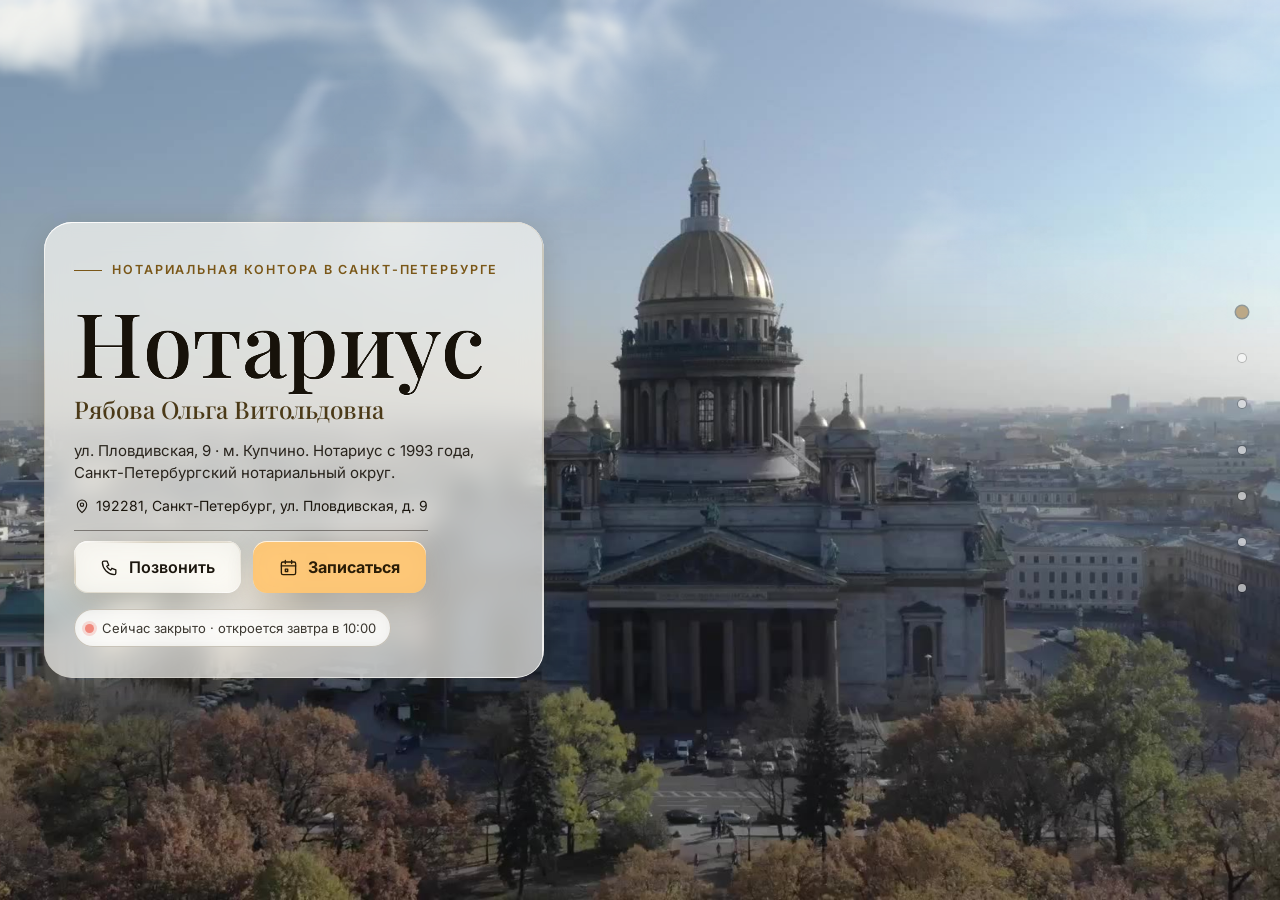
==== commit ca5c5266: "Нижняя полоса, «Написать»: сразу открывается окно «Написать на почту» поверх текущего экрана (имя, т" ====
--- a/index.html
+++ b/index.html
@@ -658,6 +658,7 @@
 <symbol id="ico-ext" viewBox="0 0 24 24"><path d="M14 4h6v6M20 4l-9 9"/><path d="M19 14v5a1 1 0 0 1-1 1H5a1 1 0 0 1-1-1V6a1 1 0 0 1 1-1h5"/></symbol>
 <symbol id="ico-send" viewBox="0 0 24 24"><path d="M21 3L10 14"/><path d="M21 3l-7 18-4-7-7-4z"/></symbol>
 <symbol id="ico-vk" viewBox="0 0 24 24"><rect x="3" y="3" width="18" height="18" rx="4"/><path d="M7 9c.5 4 2.5 6 5 6v-6m0 3c1.5 0 3-1.5 3-3m-3 3c1.5 0 3 1.5 3 3"/></symbol>
+<symbol id="ico-copy" viewBox="0 0 24 24"><rect x="9" y="9" width="11" height="11" rx="2"/><path d="M5 15V6a2 2 0 0 1 2-2h9"/></symbol>
 <symbol id="ico-eye" viewBox="0 0 24 24"><path d="M2 12s3.8-6.5 10-6.5S22 12 22 12s-3.8 6.5-10 6.5S2 12 2 12Z"/><circle cx="12" cy="12" r="3"/></symbol>
 </svg>
 
@@ -989,7 +990,7 @@
   <div class="bar-in">
     <a class="bi" href="https://yandex.ru/maps/org/1414993983/" target="_blank" rel="noopener"><svg class="ico"><use href="#ico-pin"/></svg><span data-i18n="bar_route">Маршрут</span></a>
     <a class="bi" href="tel:+78127081917"><svg class="ico"><use href="#ico-phone"/></svg><span data-i18n="bar_call">Позвонить</span></a>
-    <a class="bi" href="#contacts" data-go="contacts" data-focus="#fComment"><svg class="ico"><use href="#ico-pen"/></svg><span data-i18n="bar_write">Написать</span></a>
+    <a class="bi" href="#mail" data-modal="mailModal"><svg class="ico"><use href="#ico-pen"/></svg><span data-i18n="bar_write">Написать</span></a>
     <a class="bi" href="#contacts" data-modal="bookModal"><svg class="ico"><use href="#ico-calendar"/></svg><span data-i18n="bar_book">Записаться</span></a>
     <a class="bi" href="#hours" data-modal="hoursModal"><svg class="ico"><use href="#ico-clock"/></svg><span data-i18n="bar_hours">Часы</span></a>
     <a class="bi" href="mailto:03200191@npspb.ru"><svg class="ico"><use href="#ico-mail"/></svg><span data-i18n="bar_mail">Почта</span></a>
@@ -1011,6 +1012,12 @@
    <div class="flip-back" data-cb-back="md" aria-hidden="true"></div>
   </div>
 </div>
+<div class="modal" id="mailModal" role="dialog" aria-modal="true" aria-labelledby="mailTitle">
+  <div class="mbox mbox-mail">
+    <button class="mclose" type="button" data-i18n-title="modal_close" title="Закрыть" aria-label="Закрыть"><svg class="ico"><use href="#ico-x"/></svg></button>
+    <div id="mailBox"></div>
+  </div>
+</div>
 <div class="modal" id="hoursModal" role="dialog" aria-modal="true" aria-labelledby="hoursTitle">
   <div class="mbox">
     <button class="mclose" type="button" data-i18n-title="modal_close" title="Закрыть" aria-label="Закрыть"><svg class="ico"><use href="#ico-x"/></svg></button>
@@ -1046,7 +1053,7 @@
   </div>
 </div>
 
-<script>window.SITE = {"slug":"ryabova","lang":"ru","langs":["ru","en","uz","tg","kg","az","zh"],"base":"","name":"Рябова Ольга Витольдовна","name_ru":"Рябова Ольга Витольдовна","short_name":"Нотариус Рябова","url":"https://kristall2002-art.github.io/etalon-b-ryabova/","form_to":"03200191@npspb.ru","hours":{"mon":"10:00–17:00","tue":"11:00–18:00","wed":"","thu":"10:00–17:00","fri":"10:00–17:00","sat":"","sun":"","noappt":["wed"]},"phones":["+7 (812) 708-19-17"],"email":"03200191@npspb.ru","lat":59.8414922,"lon":30.3906568,"i18n":{"ru":{"_name":"Русский","_flag":"RU","nav_home":"Главная","nav_services":"Услуги","nav_about":"О нотариусе","nav_how":"Порядок приёма","nav_reviews":"Отзывы","nav_faq":"Вопросы","nav_contacts":"Контакты","nav_book":"Записаться","menu_all_services":"Все категории услуг","menu_pick":"Выберите категорию — откроется список действий","theme_toggle":"Тёмная / светлая тема","lang_label":"Язык","hero_kicker":"Нотариальная контора в Санкт-Петербурге","hero_notary":"Нотариус","hero_sub":"ул. Пловдивская, 9 · м. Купчино. Нотариус с 1993 года, Санкт-Петербургский нотариальный округ.","btn_book":"Записаться на приём","btn_services":"Все услуги","status_open":"Открыто сейчас","status_closed":"Сейчас закрыто","status_until":"до {t}","status_opens":"откроется {d} в {t}","status_today":"сегодня","status_tomorrow":"завтра","stat_years":"лет практики","stat_services":"видов услуг","stat_rating":"рейтинг на Яндекс.Картах","stat_langs":"языков на сайте","services_kicker":"Нотариальные услуги","services_title":"Чем мы можем помочь","services_desc":"Десять направлений и более 70 нотариальных действий. Нажмите на категорию, чтобы увидеть полный список.","svc_items":"действий","svc_open":"Открыть список","svc_book_this":"Записаться по этой услуге","svc_hint":"Нажмите на услугу — она подставится в форму записи","cat_realty":"Недвижимость и ипотека","cat_realty_d":"Сделки с квартирами, долями, залогом и рентой","cat_inherit":"Наследство и завещания","cat_inherit_d":"Завещания, наследственные дела, свидетельства о праве","cat_family":"Семья и брак","cat_family_d":"Брачный договор, алименты, материнский капитал, согласия","cat_power":"Доверенности","cat_power_d":"Любые доверенности, включая машиночитаемые","cat_business":"Бизнес и ООО","cat_business_d":"Доли, уставы, протоколы, опционы","cat_certify":"Свидетельствования","cat_certify_d":"Подписи, копии, переводы, факты","cat_deposit":"Депозит и обеспечение","cat_deposit_d":"Расчёты через нотариуса, залог движимого имущества","cat_statements":"Заявления и передача документов","cat_statements_d":"Официальная передача заявлений и документов","cat_digital":"Электронные и дистанционные услуги","cat_digital_d":"Онлайн-формат нотариальных действий","cat_other":"Прочие действия и выезд","cat_other_d":"Консультации, выезд, корпоративное обслуживание","about_kicker":"О нотариусе","about_title":"Более 30 лет нотариальной практики","about_p1":"Рябова Ольга Витольдовна — нотариус Санкт-Петербургского нотариального округа, осуществляет нотариальную деятельность с 1993 года. Реестровый номер 78/223-н/78, лицензия №125 от 23.04.1993, приказ №207-к от 23.06.1993 (Управление юстиции Ленгорисполкома).","about_p2":"Контора находится по адресу ул. Пловдивская, 9 — Фрунзенский район, Купчино. Нотариус и сотрудники конторы разъясняют правовые последствия каждого действия, проверяют документы и помогают выбрать форму сделки, которая защитит ваши интересы.","about_p3":"Нотариус удостоверяет сделки, доверенности и завещания, ведёт наследственные дела, свидетельствует подлинность подписей и верность копий, подаёт документы в Росреестр и ФНС в электронном виде.","cred_reg":"Реестровый номер","cred_lic":"Лицензия","cred_member":"Член палаты","cred_since":"Нотариус с","cred_pay":"Оплата","about_strong":"Чем силён","about_quote":"Нотариальный акт — это защита ваших прав сегодня и уверенность в завтрашнем дне.","how_kicker":"Шаг за шагом","how_title":"Порядок приёма","how_desc":"Понятный процесс в пять шагов — от звонка до готового документа.","step1_t":"Запись","step1_d":"Позвоните или оставьте заявку на сайте. Уточните услугу и удобное время.","step2_t":"Документы","step2_d":"Подготовьте документы по списку, который сообщат при записи. Оригиналы обязательны.","step3_t":"Консультация","step3_d":"Нотариус разъяснит правовые последствия, проверит документы и личности сторон.","step4_t":"Удостоверение","step4_d":"Подписание документа в присутствии нотариуса и совершение удостоверительной надписи.","step5_t":"Результат","step5_d":"Вы получаете готовый документ. При необходимости — электронная подача в Росреестр.","reviews_kicker":"Отзывы","reviews_title":"Что говорят клиенты","reviews_src":"По материалам отзывов на Яндекс.Картах и 2ГИС. Оценка — 4.4 из 5 по 33 отзывам.","reviews_link":"Все отзывы на Яндекс.Картах","reviews_gis":"Отзывы на 2ГИС","reviews_demo_note":"Демонстрационное наполнение: тексты отзывов — примеры оформления. Реальные отзывы подтягиваются с Яндекс.Карт и 2ГИС — ссылка ниже.","review_sample":"Пример оформления","review_real":"Реальный отзыв","reviews_count":"33 отзывов","badge_reviews":"33 отзывов на Яндекс.Картах","badge_hint":"Открыть отзывы на Яндекс.Картах","faq_kicker":"Вопросы и ответы","faq_title":"Частые вопросы","faq_desc":"Если не нашли ответ — позвоните +7 (812) 708-19-17, подскажем.","faq_more":"","faq1_q":"Нужна ли предварительная запись?","faq1_a":"Рекомендуем записаться заранее по телефону +7 (812) 708-19-17 или через форму на сайте — так вы не будете ждать в очереди. Часы приёма: Пн 10:00–17:00; Вт 11:00–18:00; Ср — нет приёма; Чт 10:00–17:00; Пт 10:00–17:00; Сб, Вс — выходной.","faq2_q":"Какие документы взять с собой?","faq2_a":"Всегда — паспорт каждого участника. Остальное зависит от действия: для сделки с недвижимостью — правоустанавливающие документы, для доверенности — данные представителя, для наследства — свидетельство о смерти и документы о родстве. Точный список сообщат при записи.","faq3_q":"Можно ли оплатить картой?","faq3_a":"Наличные и банковские карты.","faq4_q":"Работаете ли по субботам?","faq4_a":"Нет, суббота и воскресенье — выходные дни.","faq5_q":"Можно ли вызвать нотариуса на дом или в больницу?","faq5_a":"Да, выезд нотариуса возможен — на дом, в больницу, в офис организации. Время и условия выезда согласуются по телефону +7 (812) 708-19-17.","faq6_q":"Подаёте ли документы в Росреестр?","faq6_a":"Да. После удостоверения сделки нотариус направляет документы в Росреестр в электронном виде — без визита в МФЦ и с сокращённым сроком регистрации.","faq7_q":"Сколько стоит нотариальное действие?","faq7_a":"Стоимость складывается из нотариального тарифа, установленного законом, и платы за услуги правового и технического характера, единой для всех нотариусов Санкт-Петербурга. Точную сумму по вашему действию сообщат при записи.","faq8_q":"Как добраться до конторы?","faq8_a":"Адрес: ул. Пловдивская, 9, Фрунзенский район, Купчино. Метро: Купчино. Нажмите на адрес в любом месте сайта — откроется Яндекс.Карта с маршрутом.","faq9_q":"Что делать, если участник сделки не говорит по-русски?","faq9_a":"Нотариальное действие совершается на русском языке. Если участник не владеет русским, потребуется переводчик — его участие и данные указываются в документе. Договоритесь об этом заранее при записи.","faq10_q":"Нужно ли присутствие того, на кого оформляется доверенность?","faq10_a":"Нет. Для доверенности достаточно присутствия доверителя с паспортом; о представителе нужны паспортные данные. Представитель получает доверенность позже — лично или через доверителя.","contacts_kicker":"Контакты","contacts_title":"Как нас найти","lbl_address":"Адрес","lbl_metro":"Метро","lbl_phone":"Телефоны","lbl_email":"Почта","lbl_hours":"Часы приёма","lbl_payment":"Оплата","btn_route":"Проложить маршрут","btn_map":"Открыть на Яндекс.Картах","hours_mf":"Пн–Пт","hours_sat":"Сб","hours_sun":"Вс","form_title":"Записаться на приём","form_desc":"Заполните форму — откроется ваш почтовый клиент с готовым письмом. Или позвоните +7 (812) 708-19-17.","f_name":"Ваше имя","f_phone":"Телефон","f_lang":"Язык обращения","f_service":"Услуга","f_service_ph":"Выберите категорию услуги","f_time":"Удобное время","f_time_ph":"Например: вторник после 15:00","f_comment":"Комментарий","f_comment_ph":"Кратко опишите задачу","f_submit":"Отправить заявку","f_note":"Нажимая кнопку, вы открываете письмо в своём почтовом приложении — проверьте и отправьте его.","f_err_name":"Укажите имя","f_err_phone":"Укажите телефон в формате +7 …","f_err_service":"Выберите услугу","f_sent":"Письмо сформировано и открыто в почтовом клиенте. Если оно не открылось — позвоните +7 (812) 708-19-17.","mail_subject":"Запись к нотариусу — Нотариус Рябова","mail_intro":"Заявка на приём с сайта Нотариус Рябова","bar_route":"Маршрут","bar_call":"Позвонить","bar_write":"Написать","bar_book":"Записаться","bar_hours":"Часы","bar_tg":"Telegram","bar_mail":"Почта","hm_title":"Часы работы","hm_today":"сегодня","hm_closed":"выходной","hm_outside":"Вне часов приёма","hm_outside_text":"Оставьте заявку через форму на сайте или напишите на почту — ответим в ближайший рабочий день.","day_mon":"Понедельник","day_tue":"Вторник","day_wed":"Среда","day_thu":"Четверг","day_fri":"Пятница","day_sat":"Суббота","day_sun":"Воскресенье","modal_close":"Закрыть","foot_rights":"© 2026 Нотариус Рябова. Санкт-Петербургский нотариальный округ. Реестровый номер 78/223-н/78.","foot_disclaimer":"Информация на сайте носит справочный характер и не является публичной офертой. Стоимость услуг уточняйте по телефону.","foot_made":"Сайт создан на основе открытых данных Федеральной нотариальной палаты, Яндекс.Карт и 2ГИС.","foot_demo":"Демонстрационный проект веб-агентства «в сети» — показывает, каким может быть сайт нотариуса. Это не официальный сайт нотариальной конторы.","meta_title":"Нотариус Рябова О. В. — ул. Пловдивская, 9, СПб","meta_title_short":"Нотариус Рябова О. В. — Санкт-Петербург","meta_desc":"Нотариус Рябова О. В., ул. Пловдивская, 9. Пн 10:00–17:00; Вт 11:00–18:00; Ср — нет приёма; Чт 10:00–17:00; Пт 10:00–17:00; Сб, Вс — выходной. Наследство, доверенности, сделки, ООО. Запись: +7 (812) 708-19-17.","meta_desc_short":"Нотариус Рябова О. В., ул. Пловдивская, 9. Наследство, доверенности, сделки с недвижимостью, ООО. Запись: +7 (812) 708-19-17.","val_okrug":"Санкт-Петербургский нотариальный округ","val_okrug_gen":"Санкт-Петербургского нотариального округа","metro_prefix":"м. ","aria_menu":"Меню","aria_sections":"Разделы","aria_quick":"Быстрые действия","aria_map":"Карта: ул. Пловдивская, 9","img_alt":"Санкт-Петербург, Фрунзенский район, Купчино","lang_switch":"Языки сайта","mail_lbl_notary":"Нотариус","mail_lbl_name":"Имя","mail_lbl_phone":"Телефон","mail_lbl_lang":"Язык обращения","mail_lbl_service":"Услуга","mail_lbl_time":"Удобное время","mail_lbl_comment":"Комментарий","mail_lbl_site":"Сайт","lbl_messengers":"Мессенджеры","status_docs_last":"документы принимают до {t}","status_docs_over":"приём документов на сегодня закончен","info_title":"Материалы конторы","info_sub":"Тексты и документы нотариальной конторы","info_tariffs":"Тарифы","info_docs":"Какие документы нужны","info_articles":"Разъяснения нотариуса","info_useful":"Полезная информация","info_pdn":"Обработка персональных данных","info_file":"Скачать","info_ru_note":"","info_open":"Открыть","foot_photos":"Фото фонов","a11y_bigger":"Крупнее","a11y_smaller":"Мельче","a11y_contrast":"Для слабовидящих","book_pick_title":"Как удобнее записаться?","book_mail":"Написать на почту","hours_line":"Пн 10:00–17:00; Вт 11:00–18:00; Ср — нет приёма; Чт 10:00–17:00; Пт 10:00–17:00; Сб, Вс — выходной","hm_noappt":"нет приёма","pay_cash":"Наличные","pay_card":"Банковские карты","brand_role":"Нотариус","cb_btn":"Заказать обратный звонок","cb_title":"Заказать обратный звонок","cb_sub":"Оставьте номер — откроется письмо нотариусу с просьбой перезвонить.","cb_back":"Назад","f_email":"Почта","f_optional":"необязательно","f_err_email":"Проверьте адрес почты","cb_service":"Какая услуга нужна","cb_service_ph":"Выберите услугу","cb_service_other":"Консультация / не знаю","cb_time":"Удобное время для звонка","cb_time_ph":"Например: завтра после 15:00","cb_submit":"Заказать звонок","cb_note":"Нажимая кнопку, вы открываете письмо в своём почтовом приложении — проверьте и отправьте его.","cb_sent":"Письмо сформировано и открыто в почтовом клиенте. Если оно не открылось — позвоните +7 (812) 708-19-17.","mail_cb_subject":"Просьба перезвонить — Нотариус Рябова","mail_cb_intro":"Прошу перезвонить мне","mail_cb_about":"по вопросу","mail_cb_time":"Удобное время для звонка","mail_lbl_email":"Почта"}},"svc":{},"cats":[{"id":"realty","icon":"home","items":["Купля-продажа квартиры, дома, участка","Продажа доли в квартире","Дарение недвижимости","Договор ренты и пожизненного содержания с иждивением","Договор ипотеки доли в праве общей собственности","Уведомление сособственника о продаже доли","Соглашение об определении долей","Соглашение о порядке пользования помещением","Предварительный договор","Электронная подача документов в Росреестр"]},{"id":"inherit","icon":"scroll","items":["Удостоверение завещания","Совместное завещание супругов","Наследственный договор","Открытие и ведение наследственного дела","Свидетельство о праве на наследство","Соглашение о разделе наследственного имущества","Принятие мер по охране наследства","Выезд к завещателю на дом или в больницу"]},{"id":"family","icon":"heart","items":["Брачный договор","Соглашение о разделе совместно нажитого имущества","Соглашение об уплате алиментов","Оформление материнского капитала в долевую собственность","Согласие супруга на сделку","Согласие на выезд ребёнка за границу","Согласие на регистрацию по месту жительства"]},{"id":"power","icon":"key","items":["Генеральная доверенность","На управление и распоряжение автомобилем","На управление квартирой","На представление интересов в суде","На представление интересов несовершеннолетнего","На получение пенсии и пособий","На ведение наследственного дела","На получение документов","На распоряжение банковским счётом","Машиночитаемая доверенность (МЧД)","Отмена доверенности"]},{"id":"business","icon":"briefcase","items":["Купля-продажа доли в уставном капитале ООО","Дарение доли в уставном капитале","Залог доли","Удостоверение решения единственного участника","Удостоверение протокола общего собрания участников","Акцепт безотзывной оферты о продаже доли","Опционный договор и соглашение о предоставлении опциона","Договор конвертируемого займа","Заявление о выходе участника из ООО","Договор инвестиционного товарищества","Соглашение об управлении хозяйственным партнёрством"]},{"id":"certify","icon":"stamp","items":["Свидетельствование подлинности подписи","Свидетельствование верности копий документов и выписок","Свидетельствование верности перевода","Удостоверение времени предъявления документа","Удостоверение равнозначности электронного и бумажного документа","Удостоверение факта нахождения гражданина в живых","Обеспечение доказательств в интернете (осмотр сайта)"]},{"id":"deposit","icon":"safe","items":["Нотариальный депозит по сделке с недвижимостью","Депозит при банкротстве","Регистрация уведомления о залоге движимого имущества","Выписка из реестра уведомлений о залоге","Исполнительная надпись","Протест векселя"]},{"id":"statements","icon":"mail","items":["Передача заявлений и документов почтой и по каналам связи","Свидетельство о передаче заявления","Принятие на хранение документов","Обеспечение доказательств"]},{"id":"digital","icon":"chip","items":["Дистанционная сделка с участием двух нотариусов","Электронная подача документов в Росреестр и ФНС","Удостоверение равнозначности документов","Выписки из ЕГРН и ЕГРЮЛ через нотариуса","Машиночитаемые доверенности"]},{"id":"other","icon":"plus","items":["Правовая консультация по нотариальному действию","Выезд нотариуса на дом, в больницу, в офис","Корпоративное обслуживание организаций","Составление проектов договоров и заявлений","Помощь в подборе формы сделки"]}],"content_url":"content.json"};</script>
+<script>window.SITE = {"slug":"ryabova","lang":"ru","langs":["ru","en","uz","tg","kg","az","zh"],"base":"","name":"Рябова Ольга Витольдовна","name_ru":"Рябова Ольга Витольдовна","short_name":"Нотариус Рябова","url":"https://kristall2002-art.github.io/etalon-b-ryabova/","form_to":"03200191@npspb.ru","hours":{"mon":"10:00–17:00","tue":"11:00–18:00","wed":"","thu":"10:00–17:00","fri":"10:00–17:00","sat":"","sun":"","noappt":["wed"]},"phones":["+7 (812) 708-19-17"],"email":"03200191@npspb.ru","lat":59.8414922,"lon":30.3906568,"i18n":{"ru":{"_name":"Русский","_flag":"RU","nav_home":"Главная","nav_services":"Услуги","nav_about":"О нотариусе","nav_how":"Порядок приёма","nav_reviews":"Отзывы","nav_faq":"Вопросы","nav_contacts":"Контакты","nav_book":"Записаться","menu_all_services":"Все категории услуг","menu_pick":"Выберите категорию — откроется список действий","theme_toggle":"Тёмная / светлая тема","lang_label":"Язык","hero_kicker":"Нотариальная контора в Санкт-Петербурге","hero_notary":"Нотариус","hero_sub":"ул. Пловдивская, 9 · м. Купчино. Нотариус с 1993 года, Санкт-Петербургский нотариальный округ.","btn_book":"Записаться на приём","btn_services":"Все услуги","status_open":"Открыто сейчас","status_closed":"Сейчас закрыто","status_until":"до {t}","status_opens":"откроется {d} в {t}","status_today":"сегодня","status_tomorrow":"завтра","stat_years":"лет практики","stat_services":"видов услуг","stat_rating":"рейтинг на Яндекс.Картах","stat_langs":"языков на сайте","services_kicker":"Нотариальные услуги","services_title":"Чем мы можем помочь","services_desc":"Десять направлений и более 70 нотариальных действий. Нажмите на категорию, чтобы увидеть полный список.","svc_items":"действий","svc_open":"Открыть список","svc_book_this":"Записаться по этой услуге","svc_hint":"Нажмите на услугу — она подставится в форму записи","cat_realty":"Недвижимость и ипотека","cat_realty_d":"Сделки с квартирами, долями, залогом и рентой","cat_inherit":"Наследство и завещания","cat_inherit_d":"Завещания, наследственные дела, свидетельства о праве","cat_family":"Семья и брак","cat_family_d":"Брачный договор, алименты, материнский капитал, согласия","cat_power":"Доверенности","cat_power_d":"Любые доверенности, включая машиночитаемые","cat_business":"Бизнес и ООО","cat_business_d":"Доли, уставы, протоколы, опционы","cat_certify":"Свидетельствования","cat_certify_d":"Подписи, копии, переводы, факты","cat_deposit":"Депозит и обеспечение","cat_deposit_d":"Расчёты через нотариуса, залог движимого имущества","cat_statements":"Заявления и передача документов","cat_statements_d":"Официальная передача заявлений и документов","cat_digital":"Электронные и дистанционные услуги","cat_digital_d":"Онлайн-формат нотариальных действий","cat_other":"Прочие действия и выезд","cat_other_d":"Консультации, выезд, корпоративное обслуживание","about_kicker":"О нотариусе","about_title":"Более 30 лет нотариальной практики","about_p1":"Рябова Ольга Витольдовна — нотариус Санкт-Петербургского нотариального округа, осуществляет нотариальную деятельность с 1993 года. Реестровый номер 78/223-н/78, лицензия №125 от 23.04.1993, приказ №207-к от 23.06.1993 (Управление юстиции Ленгорисполкома).","about_p2":"Контора находится по адресу ул. Пловдивская, 9 — Фрунзенский район, Купчино. Нотариус и сотрудники конторы разъясняют правовые последствия каждого действия, проверяют документы и помогают выбрать форму сделки, которая защитит ваши интересы.","about_p3":"Нотариус удостоверяет сделки, доверенности и завещания, ведёт наследственные дела, свидетельствует подлинность подписей и верность копий, подаёт документы в Росреестр и ФНС в электронном виде.","cred_reg":"Реестровый номер","cred_lic":"Лицензия","cred_member":"Член палаты","cred_since":"Нотариус с","cred_pay":"Оплата","about_strong":"Чем силён","about_quote":"Нотариальный акт — это защита ваших прав сегодня и уверенность в завтрашнем дне.","how_kicker":"Шаг за шагом","how_title":"Порядок приёма","how_desc":"Понятный процесс в пять шагов — от звонка до готового документа.","step1_t":"Запись","step1_d":"Позвоните или оставьте заявку на сайте. Уточните услугу и удобное время.","step2_t":"Документы","step2_d":"Подготовьте документы по списку, который сообщат при записи. Оригиналы обязательны.","step3_t":"Консультация","step3_d":"Нотариус разъяснит правовые последствия, проверит документы и личности сторон.","step4_t":"Удостоверение","step4_d":"Подписание документа в присутствии нотариуса и совершение удостоверительной надписи.","step5_t":"Результат","step5_d":"Вы получаете готовый документ. При необходимости — электронная подача в Росреестр.","reviews_kicker":"Отзывы","reviews_title":"Что говорят клиенты","reviews_src":"По материалам отзывов на Яндекс.Картах и 2ГИС. Оценка — 4.4 из 5 по 33 отзывам.","reviews_link":"Все отзывы на Яндекс.Картах","reviews_gis":"Отзывы на 2ГИС","reviews_demo_note":"Демонстрационное наполнение: тексты отзывов — примеры оформления. Реальные отзывы подтягиваются с Яндекс.Карт и 2ГИС — ссылка ниже.","review_sample":"Пример оформления","review_real":"Реальный отзыв","reviews_count":"33 отзывов","badge_reviews":"33 отзывов на Яндекс.Картах","badge_hint":"Открыть отзывы на Яндекс.Картах","faq_kicker":"Вопросы и ответы","faq_title":"Частые вопросы","faq_desc":"Если не нашли ответ — позвоните +7 (812) 708-19-17, подскажем.","faq_more":"","faq1_q":"Нужна ли предварительная запись?","faq1_a":"Рекомендуем записаться заранее по телефону +7 (812) 708-19-17 или через форму на сайте — так вы не будете ждать в очереди. Часы приёма: Пн 10:00–17:00; Вт 11:00–18:00; Ср — нет приёма; Чт 10:00–17:00; Пт 10:00–17:00; Сб, Вс — выходной.","faq2_q":"Какие документы взять с собой?","faq2_a":"Всегда — паспорт каждого участника. Остальное зависит от действия: для сделки с недвижимостью — правоустанавливающие документы, для доверенности — данные представителя, для наследства — свидетельство о смерти и документы о родстве. Точный список сообщат при записи.","faq3_q":"Можно ли оплатить картой?","faq3_a":"Наличные и банковские карты.","faq4_q":"Работаете ли по субботам?","faq4_a":"Нет, суббота и воскресенье — выходные дни.","faq5_q":"Можно ли вызвать нотариуса на дом или в больницу?","faq5_a":"Да, выезд нотариуса возможен — на дом, в больницу, в офис организации. Время и условия выезда согласуются по телефону +7 (812) 708-19-17.","faq6_q":"Подаёте ли документы в Росреестр?","faq6_a":"Да. После удостоверения сделки нотариус направляет документы в Росреестр в электронном виде — без визита в МФЦ и с сокращённым сроком регистрации.","faq7_q":"Сколько стоит нотариальное действие?","faq7_a":"Стоимость складывается из нотариального тарифа, установленного законом, и платы за услуги правового и технического характера, единой для всех нотариусов Санкт-Петербурга. Точную сумму по вашему действию сообщат при записи.","faq8_q":"Как добраться до конторы?","faq8_a":"Адрес: ул. Пловдивская, 9, Фрунзенский район, Купчино. Метро: Купчино. Нажмите на адрес в любом месте сайта — откроется Яндекс.Карта с маршрутом.","faq9_q":"Что делать, если участник сделки не говорит по-русски?","faq9_a":"Нотариальное действие совершается на русском языке. Если участник не владеет русским, потребуется переводчик — его участие и данные указываются в документе. Договоритесь об этом заранее при записи.","faq10_q":"Нужно ли присутствие того, на кого оформляется доверенность?","faq10_a":"Нет. Для доверенности достаточно присутствия доверителя с паспортом; о представителе нужны паспортные данные. Представитель получает доверенность позже — лично или через доверителя.","contacts_kicker":"Контакты","contacts_title":"Как нас найти","lbl_address":"Адрес","lbl_metro":"Метро","lbl_phone":"Телефоны","lbl_email":"Почта","lbl_hours":"Часы приёма","lbl_payment":"Оплата","btn_route":"Проложить маршрут","btn_map":"Открыть на Яндекс.Картах","hours_mf":"Пн–Пт","hours_sat":"Сб","hours_sun":"Вс","form_title":"Записаться на приём","form_desc":"Заполните форму — откроется ваш почтовый клиент с готовым письмом. Или позвоните +7 (812) 708-19-17.","f_name":"Ваше имя","f_phone":"Телефон","f_lang":"Язык обращения","f_service":"Услуга","f_service_ph":"Выберите категорию услуги","f_time":"Удобное время","f_time_ph":"Например: вторник после 15:00","f_comment":"Комментарий","f_comment_ph":"Кратко опишите задачу","f_submit":"Отправить заявку","f_note":"Нажимая кнопку, вы открываете письмо в своём почтовом приложении — проверьте и отправьте его.","f_err_name":"Укажите имя","f_err_phone":"Укажите телефон в формате +7 …","f_err_service":"Выберите услугу","f_sent":"Письмо сформировано и открыто в почтовой программе. Если оно не открылось (например, на телефоне нет почты) — скопируйте адрес и напишите нам вручную или позвоните +7 (812) 708-19-17.","mail_subject":"Запись к нотариусу — Нотариус Рябова","mail_intro":"Заявка на приём с сайта Нотариус Рябова","bar_route":"Маршрут","bar_call":"Позвонить","bar_write":"Написать","bar_book":"Записаться","bar_hours":"Часы","bar_tg":"Telegram","bar_mail":"Почта","hm_title":"Часы работы","hm_today":"сегодня","hm_closed":"выходной","hm_outside":"Вне часов приёма","hm_outside_text":"Оставьте заявку через форму на сайте или напишите на почту — ответим в ближайший рабочий день.","day_mon":"Понедельник","day_tue":"Вторник","day_wed":"Среда","day_thu":"Четверг","day_fri":"Пятница","day_sat":"Суббота","day_sun":"Воскресенье","modal_close":"Закрыть","foot_rights":"© 2026 Нотариус Рябова. Санкт-Петербургский нотариальный округ. Реестровый номер 78/223-н/78.","foot_disclaimer":"Информация на сайте носит справочный характер и не является публичной офертой. Стоимость услуг уточняйте по телефону.","foot_made":"Сайт создан на основе открытых данных Федеральной нотариальной палаты, Яндекс.Карт и 2ГИС.","foot_demo":"Демонстрационный проект веб-агентства «в сети» — показывает, каким может быть сайт нотариуса. Это не официальный сайт нотариальной конторы.","meta_title":"Нотариус Рябова О. В. — ул. Пловдивская, 9, СПб","meta_title_short":"Нотариус Рябова О. В. — Санкт-Петербург","meta_desc":"Нотариус Рябова О. В., ул. Пловдивская, 9. Пн 10:00–17:00; Вт 11:00–18:00; Ср — нет приёма; Чт 10:00–17:00; Пт 10:00–17:00; Сб, Вс — выходной. Наследство, доверенности, сделки, ООО. Запись: +7 (812) 708-19-17.","meta_desc_short":"Нотариус Рябова О. В., ул. Пловдивская, 9. Наследство, доверенности, сделки с недвижимостью, ООО. Запись: +7 (812) 708-19-17.","val_okrug":"Санкт-Петербургский нотариальный округ","val_okrug_gen":"Санкт-Петербургского нотариального округа","metro_prefix":"м. ","aria_menu":"Меню","aria_sections":"Разделы","aria_quick":"Быстрые действия","aria_map":"Карта: ул. Пловдивская, 9","img_alt":"Санкт-Петербург, Фрунзенский район, Купчино","lang_switch":"Языки сайта","mail_lbl_notary":"Нотариус","mail_lbl_name":"Имя","mail_lbl_phone":"Телефон","mail_lbl_lang":"Язык обращения","mail_lbl_service":"Услуга","mail_lbl_time":"Удобное время","mail_lbl_comment":"Комментарий","mail_lbl_site":"Сайт","lbl_messengers":"Мессенджеры","status_docs_last":"документы принимают до {t}","status_docs_over":"приём документов на сегодня закончен","info_title":"Материалы конторы","info_sub":"Тексты и документы нотариальной конторы","info_tariffs":"Тарифы","info_docs":"Какие документы нужны","info_articles":"Разъяснения нотариуса","info_useful":"Полезная информация","info_pdn":"Обработка персональных данных","info_file":"Скачать","info_ru_note":"","info_open":"Открыть","foot_photos":"Фото фонов","a11y_bigger":"Крупнее","a11y_smaller":"Мельче","a11y_contrast":"Для слабовидящих","book_pick_title":"Как удобнее записаться?","book_mail":"Написать на почту","hours_line":"Пн 10:00–17:00; Вт 11:00–18:00; Ср — нет приёма; Чт 10:00–17:00; Пт 10:00–17:00; Сб, Вс — выходной","hm_noappt":"нет приёма","pay_cash":"Наличные","pay_card":"Банковские карты","brand_role":"Нотариус","cb_btn":"Заказать обратный звонок","cb_title":"Заказать обратный звонок","cb_sub":"Оставьте номер — откроется письмо нотариусу с просьбой перезвонить.","cb_back":"Назад","f_email":"Почта","f_optional":"необязательно","f_err_email":"Проверьте адрес почты","cb_service":"Какая услуга нужна","cb_service_ph":"Выберите услугу","cb_service_other":"Консультация / не знаю","cb_time":"Удобное время для звонка","cb_time_ph":"Например: завтра после 15:00","cb_submit":"Заказать звонок","cb_note":"Нажимая кнопку, вы открываете письмо в своём почтовом приложении — проверьте и отправьте его.","cb_sent":"Письмо сформировано и открыто в почтовой программе. Если оно не открылось (например, на телефоне нет почты) — скопируйте адрес и напишите нам вручную или позвоните +7 (812) 708-19-17.","mail_cb_subject":"Просьба перезвонить — Нотариус Рябова","mail_cb_intro":"Прошу перезвонить мне","mail_cb_about":"по вопросу","mail_cb_time":"Удобное время для звонка","mail_lbl_email":"Почта","mail_modal_title":"Написать на почту","mail_modal_sub":"Заполните форму — откроется ваша почтовая программа с готовым письмом нотариусу.","mail_addr_lbl":"Адрес для писем","mail_copy":"Скопировать адрес","mail_copied":"Адрес скопирован"}},"svc":{},"cats":[{"id":"realty","icon":"home","items":["Купля-продажа квартиры, дома, участка","Продажа доли в квартире","Дарение недвижимости","Договор ренты и пожизненного содержания с иждивением","Договор ипотеки доли в праве общей собственности","Уведомление сособственника о продаже доли","Соглашение об определении долей","Соглашение о порядке пользования помещением","Предварительный договор","Электронная подача документов в Росреестр"]},{"id":"inherit","icon":"scroll","items":["Удостоверение завещания","Совместное завещание супругов","Наследственный договор","Открытие и ведение наследственного дела","Свидетельство о праве на наследство","Соглашение о разделе наследственного имущества","Принятие мер по охране наследства","Выезд к завещателю на дом или в больницу"]},{"id":"family","icon":"heart","items":["Брачный договор","Соглашение о разделе совместно нажитого имущества","Соглашение об уплате алиментов","Оформление материнского капитала в долевую собственность","Согласие супруга на сделку","Согласие на выезд ребёнка за границу","Согласие на регистрацию по месту жительства"]},{"id":"power","icon":"key","items":["Генеральная доверенность","На управление и распоряжение автомобилем","На управление квартирой","На представление интересов в суде","На представление интересов несовершеннолетнего","На получение пенсии и пособий","На ведение наследственного дела","На получение документов","На распоряжение банковским счётом","Машиночитаемая доверенность (МЧД)","Отмена доверенности"]},{"id":"business","icon":"briefcase","items":["Купля-продажа доли в уставном капитале ООО","Дарение доли в уставном капитале","Залог доли","Удостоверение решения единственного участника","Удостоверение протокола общего собрания участников","Акцепт безотзывной оферты о продаже доли","Опционный договор и соглашение о предоставлении опциона","Договор конвертируемого займа","Заявление о выходе участника из ООО","Договор инвестиционного товарищества","Соглашение об управлении хозяйственным партнёрством"]},{"id":"certify","icon":"stamp","items":["Свидетельствование подлинности подписи","Свидетельствование верности копий документов и выписок","Свидетельствование верности перевода","Удостоверение времени предъявления документа","Удостоверение равнозначности электронного и бумажного документа","Удостоверение факта нахождения гражданина в живых","Обеспечение доказательств в интернете (осмотр сайта)"]},{"id":"deposit","icon":"safe","items":["Нотариальный депозит по сделке с недвижимостью","Депозит при банкротстве","Регистрация уведомления о залоге движимого имущества","Выписка из реестра уведомлений о залоге","Исполнительная надпись","Протест векселя"]},{"id":"statements","icon":"mail","items":["Передача заявлений и документов почтой и по каналам связи","Свидетельство о передаче заявления","Принятие на хранение документов","Обеспечение доказательств"]},{"id":"digital","icon":"chip","items":["Дистанционная сделка с участием двух нотариусов","Электронная подача документов в Росреестр и ФНС","Удостоверение равнозначности документов","Выписки из ЕГРН и ЕГРЮЛ через нотариуса","Машиночитаемые доверенности"]},{"id":"other","icon":"plus","items":["Правовая консультация по нотариальному действию","Выезд нотариуса на дом, в больницу, в офис","Корпоративное обслуживание организаций","Составление проектов договоров и заявлений","Помощь в подборе формы сделки"]}],"content_url":"content.json"};</script>
 <script>
 /* Notary site engine: full-page scroller, i18n, theme, menus, modals, hours status, form. No dependencies. */
 (function () {
@@ -1502,7 +1509,7 @@
         t('mail_lbl_site') + ': ' + (S.url || location.href)];
       var href = 'mailto:' + (S.form_to || '') + '?subject=' + encodeURIComponent(t('mail_subject')) + '&body=' + encodeURIComponent(lines.join('\n'));
       window.location.href = href;
-      var okEl = $('#fOk'); okEl.textContent = t('f_sent'); okEl.classList.add('show');
+      showSent($('#fOk'), 'f_sent');
     });
     $$('input,select,textarea', f).forEach(function (el) { el.addEventListener('input', function () { el.closest('.fld').classList.remove('err'); }); });
   }
@@ -1579,7 +1586,7 @@
           t('mail_cb_time') + ': ' + (time || '—'), '',
           t('mail_lbl_site') + ': ' + (S.url || location.href)];
         window.location.href = 'mailto:' + (S.form_to || '') + '?subject=' + encodeURIComponent(t('mail_cb_subject')) + '&body=' + encodeURIComponent(lines.join('\n'));
-        ok.textContent = t('cb_sent'); ok.classList.add('show');
+        showSent(ok, 'cb_sent');
       });
     });
     $$('[data-callback]').forEach(function (btn) {
@@ -1588,6 +1595,104 @@
         flipCard(card, true, function () { var f = $('.flip-back input', card); if (f) f.focus({ preventScroll: true }); });
       });
     });
+  }
+
+  /* ---------- письмо на почту ----------
+     Одна форма письма для окна «Написать» (нижняя полоса) и для обратной стороны плашки записи. Почтового сервера нет:
+     письмо открывается в почтовой программе (mailto). Если программы нет (частый случай на телефоне) — адрес
+     показан рядом с кнопкой «Скопировать адрес», его же показывает сообщение после отправки. */
+  var LANG_OPTS = ['Русский', 'English', 'O‘zbekcha', 'Тоҷикӣ', 'Кыргызча', 'Azərbaycanca', '中文'];
+  function mailAddr() { return S.form_to || S.email || ''; }
+  function copyRow(cls) {
+    var a = mailAddr();
+    return '<span class="mail-addr ' + (cls || '') + '"><b>' + esch(a) + '</b><button class="btn btn-ghost btn-sm mail-copy" type="button" data-copy="' + esch(a) + '">' +
+      '<svg class="ico"><use href="#ico-copy"/></svg><span>' + esch(t('mail_copy')) + '</span></button></span>';
+  }
+  function showSent(el, key) {
+    if (!el) return;
+    el.innerHTML = '<span class="ok-t">' + esch(t(key)) + '</span>' + copyRow('in-ok');
+    el.classList.add('show');
+    try { el.scrollIntoView({ block: 'nearest', behavior: 'smooth' }); } catch (e) { }   /* сообщение не должно остаться за краем окна */
+  }
+  function copyText(txt, ok, fail) {
+    function legacy() {
+      var ta = document.createElement('textarea'); ta.value = txt; ta.setAttribute('readonly', '');
+      ta.style.cssText = 'position:fixed;top:0;left:0;opacity:0;font-size:16px';
+      document.body.appendChild(ta); ta.focus({ preventScroll: true }); ta.select(); ta.setSelectionRange(0, txt.length);
+      var r = false; try { r = document.execCommand('copy'); } catch (e) { }
+      document.body.removeChild(ta); if (r) ok(); else fail();
+    }
+    if (navigator.clipboard && navigator.clipboard.writeText && window.isSecureContext) navigator.clipboard.writeText(txt).then(ok, legacy); else legacy();
+  }
+  function initCopy() {
+    document.addEventListener('click', function (e) {
+      var b = e.target.closest && e.target.closest('.mail-copy'); if (!b) return;
+      e.preventDefault();
+      var lab = $('span', b), txt = b.getAttribute('data-copy');
+      copyText(txt, function () {
+        lab.textContent = t('mail_copied'); b.classList.add('done');
+        clearTimeout(b._ct); b._ct = setTimeout(function () { lab.textContent = t('mail_copy'); b.classList.remove('done'); }, 2400);
+      }, function () {   // копирование запрещено: выделяем адрес, чтобы его можно было скопировать вручную
+        var bb = $('b', b.parentNode); if (bb && window.getSelection) { var r = document.createRange(); r.selectNodeContents(bb); var sel = window.getSelection(); sel.removeAllRanges(); sel.addRange(r); }
+      });
+    });
+  }
+  function mailHTML(p, back, tid) {
+    var svc = '<option value="" selected>' + esch(t('f_service_ph')) + '</option>' +
+      (S.cats || []).map(function (c) { return '<option value="' + esch(c.id) + '">' + esch(t('cat_' + c.id)) + '</option>'; }).join('');
+    var lng = LANG_OPTS.map(function (l, i) { return '<option value="' + esch(l) + '"' + (i ? '' : ' selected') + '>' + esch(l) + '</option>'; }).join('');
+    var id = function (n) { return 'ml' + p + n; };
+    function fld(i, label, input, err) {
+      return '<div class="fld"><label for="' + i + '">' + esch(label) + '</label>' + input + (err ? '<span class="ferr">' + esch(err) + '</span>' : '') + '</div>';
+    }
+    return '<h3' + (tid ? ' id="' + tid + '"' : '') + '>' + esch(t('mail_modal_title')) + '</h3><p class="fdesc">' + esch(t('mail_modal_sub')) + '</p>' +
+      '<form class="fg ml-form" novalidate>' +
+      '<div class="f2">' +
+        fld(id('Name'), t('f_name'), '<input id="' + id('Name') + '" name="name" type="text" autocomplete="name" required>', t('f_err_name')) +
+        fld(id('Phone'), t('f_phone'), '<input id="' + id('Phone') + '" name="phone" type="tel" inputmode="tel" autocomplete="tel" placeholder="+7 " required>', t('f_err_phone')) +
+      '</div><div class="f2">' +
+        fld(id('Lang'), t('f_lang'), '<select id="' + id('Lang') + '" name="lang">' + lng + '</select>') +
+        fld(id('Service'), t('f_service'), '<select id="' + id('Service') + '" name="service" required>' + svc + '</select>', t('f_err_service')) +
+      '</div>' +
+      fld(id('Time'), t('f_time'), '<input id="' + id('Time') + '" name="time" type="text" placeholder="' + esch(t('f_time_ph')) + '">') +
+      fld(id('Comment'), t('f_comment'), '<textarea id="' + id('Comment') + '" name="comment" rows="2" placeholder="' + esch(t('f_comment_ph')) + '"></textarea>') +
+      '<div class="mail-line"><span>' + esch(t('mail_addr_lbl')) + '</span>' + copyRow() + '</div>' +
+      '<div class="cb-actions' + (back ? '' : ' solo') + '">' +
+        (back ? '<button class="btn btn-ghost cb-back-btn" type="button"><svg class="ico" style="transform:rotate(180deg)"><use href="#ico-arrow"/></svg><span>' + esch(t('cb_back')) + '</span></button>' : '') +
+        '<button class="btn btn-primary" type="submit"><svg class="ico"><use href="#ico-send"/></svg><span>' + esch(t('f_submit')) + '</span></button></div>' +
+      '<p class="fnote">' + esch(t('f_note')) + '</p><p class="fok"></p></form>';
+  }
+  function bindMailForm(form) {
+    var ok = $('.fok', form);
+    $$('input,select,textarea', form).forEach(function (el) { el.addEventListener('input', function () { el.closest('.fld').classList.remove('err'); }); el.addEventListener('change', function () { el.closest('.fld').classList.remove('err'); }); });
+    form.addEventListener('submit', function (e) {
+      e.preventDefault();
+      var q = function (n) { return form.elements[n]; };
+      var name = q('name').value.trim(), phone = q('phone').value.trim(), svc = q('service');
+      var bad = { name: name.length < 2, phone: phone.replace(/\D/g, '').length < 10, service: !svc.value };
+      var okAll = true;
+      Object.keys(bad).forEach(function (k) { q(k).closest('.fld').classList.toggle('err', bad[k]); if (bad[k]) okAll = false; });
+      if (!okAll) { var f = form.querySelector('.fld.err input,.fld.err select'); if (f) f.focus({ preventScroll: true }); return; }
+      var svcName = svc.options[svc.selectedIndex].textContent;
+      var notary = S.name_ru && S.name_ru !== S.name ? S.name + ' / ' + S.name_ru : (S.name || '');
+      var lines = [t('mail_intro'), '',
+        t('mail_lbl_notary') + ': ' + notary,
+        t('mail_lbl_name') + ': ' + name,
+        t('mail_lbl_phone') + ': ' + phone,
+        t('mail_lbl_lang') + ': ' + q('lang').value,
+        t('mail_lbl_service') + ': ' + svcName,
+        t('mail_lbl_time') + ': ' + (q('time').value.trim() || '—'),
+        t('mail_lbl_comment') + ': ' + (q('comment').value.trim() || '—'), '',
+        t('mail_lbl_site') + ': ' + (S.url || location.href)];
+      window.location.href = 'mailto:' + mailAddr() + '?subject=' + encodeURIComponent(t('mail_subject')) + '&body=' + encodeURIComponent(lines.join('\n'));
+      showSent(ok, 'f_sent');
+    });
+  }
+  function initMail() {
+    initCopy();
+    var box = $('#mailBox'); if (!box) return;
+    box.innerHTML = mailHTML('M', false, 'mailTitle');
+    bindMailForm($('form', box));
   }
 
   /* ---------- материалы конторы ----------
@@ -1803,7 +1908,7 @@
   /* ---------- init ---------- */
   function init() {
     initTheme(); initStars(); initFaq(); initForm(); initMenus(); initModals(); initInfo();
-    initLang(); initCallback(); initScroller();
+    initLang(); initCallback(); initMail(); initScroller();
     setInterval(updateStatus, 60000);
     scheduleFit();
     window.addEventListener('resize', scheduleFit);
--- a/css/etalon.css
+++ b/css/etalon.css
@@ -86,6 +86,20 @@
 @media (hover:hover) and (pointer:fine){
   .glow:hover{scale:var(--hov);z-index:6;box-shadow:0 24px 54px rgba(0,0,0,.5),0 0 34px rgba(var(--spot),.2)}
 }
+/* ---------- «Контакты» («Как нас найти»): плашки при наведении и касании загораются жёлтым — яркая рамка и мягкое
+   свечение вокруг; размер не меняется (никаких увеличений и сдвигов раскладки), видно в обеих темах ---------- */
+:root{--gy-ring:255,208,80;--gy-glow:255,200,64}
+html[data-theme="light"]{--gy-ring:232,154,0;--gy-glow:255,186,30}
+#contacts .glow{--gy:0 0 0 2.5px rgba(var(--gy-ring),.98),0 0 22px 4px rgba(var(--gy-glow),.66),0 0 58px 14px rgba(var(--gy-glow),.32),0 8px 30px rgba(0,0,0,.14);
+  --gy0:0 0 0 0 rgba(var(--gy-ring),0),0 0 0 0 rgba(var(--gy-glow),0),0 0 0 0 rgba(var(--gy-glow),0),0 8px 30px rgba(0,0,0,.14)}
+@media (hover:hover) and (pointer:fine){
+  #contacts .glow:hover{scale:1;box-shadow:var(--gy)}
+  /* заголовок с рейтингом: когда курсор на значке рейтинга, светится только значок */
+  #contacts .sec-head:has(.rate-chip:hover):hover{box-shadow:var(--gy0)}
+}
+#contacts .glow.tap{animation:cGlowTap 1.4s ease-out,glowHl .62s ease-out}
+@keyframes cGlowTap{0%{box-shadow:var(--gy0)}14%,62%{box-shadow:var(--gy)}100%{box-shadow:var(--gy0)}}
+html[data-hc="1"] #contacts .glow:hover{outline:3px solid #ffd400;outline-offset:2px}
 /* крупные плашки берут нижнюю границу 1,03: 3,5 % от 600 px — это уже 20 px */
 .hero-plq,.about-txt,.sec-head,.cbox{--hov:1.03}
 
@@ -612,6 +626,22 @@
 .cb-actions{display:grid;grid-template-columns:auto 1fr;gap:10px;margin-top:4px}
 .cb-actions .btn{min-height:46px;padding:0 14px;font-size:14.5px;gap:8px}
 .cb-actions .btn span{white-space:normal;text-align:center;line-height:1.2}
+/* письмо на почту: адрес рядом с кнопкой «Скопировать адрес» (в окне и в сообщении после отправки) */
+.mail-line{display:flex;align-items:center;gap:6px 14px;flex-wrap:wrap;margin-top:4px;font-size:13.5px;color:var(--muted)}
+.mail-addr{display:inline-flex;align-items:center;gap:6px 12px;flex-wrap:wrap}
+.mail-addr b{color:var(--text);font-weight:600;font-size:14.5px;word-break:break-all}
+.mail-copy{padding:0 12px;font-size:13px;gap:6px}
+.mail-copy .ico{width:16px;height:16px}
+.mail-copy.done{border-color:var(--ok);color:var(--ok)}
+.fok .ok-t{display:block}
+.fok .mail-addr.in-ok{margin-top:8px}
+.fok .mail-addr b{color:inherit}
+.cb-actions.solo{grid-template-columns:1fr}
+.mbox-mail .fg{margin-top:10px}
+/* высокое окно (телефон): крестик остаётся на месте, прокручивается только форма */
+.mbox-mail{overflow:hidden;display:flex;flex-direction:column;padding:0}
+.mbox-mail #mailBox{overflow:auto;min-height:0;padding:26px 26px 22px;-webkit-overflow-scrolling:touch;overscroll-behavior:contain}
+@media (max-width:479px){.mbox-mail #mailBox{padding:18px 14px 14px}}
 .flipc .fok{display:none}
 .flipc .fok.show{display:block}
 @media (max-width:360px){.cb-actions{grid-template-columns:1fr}}
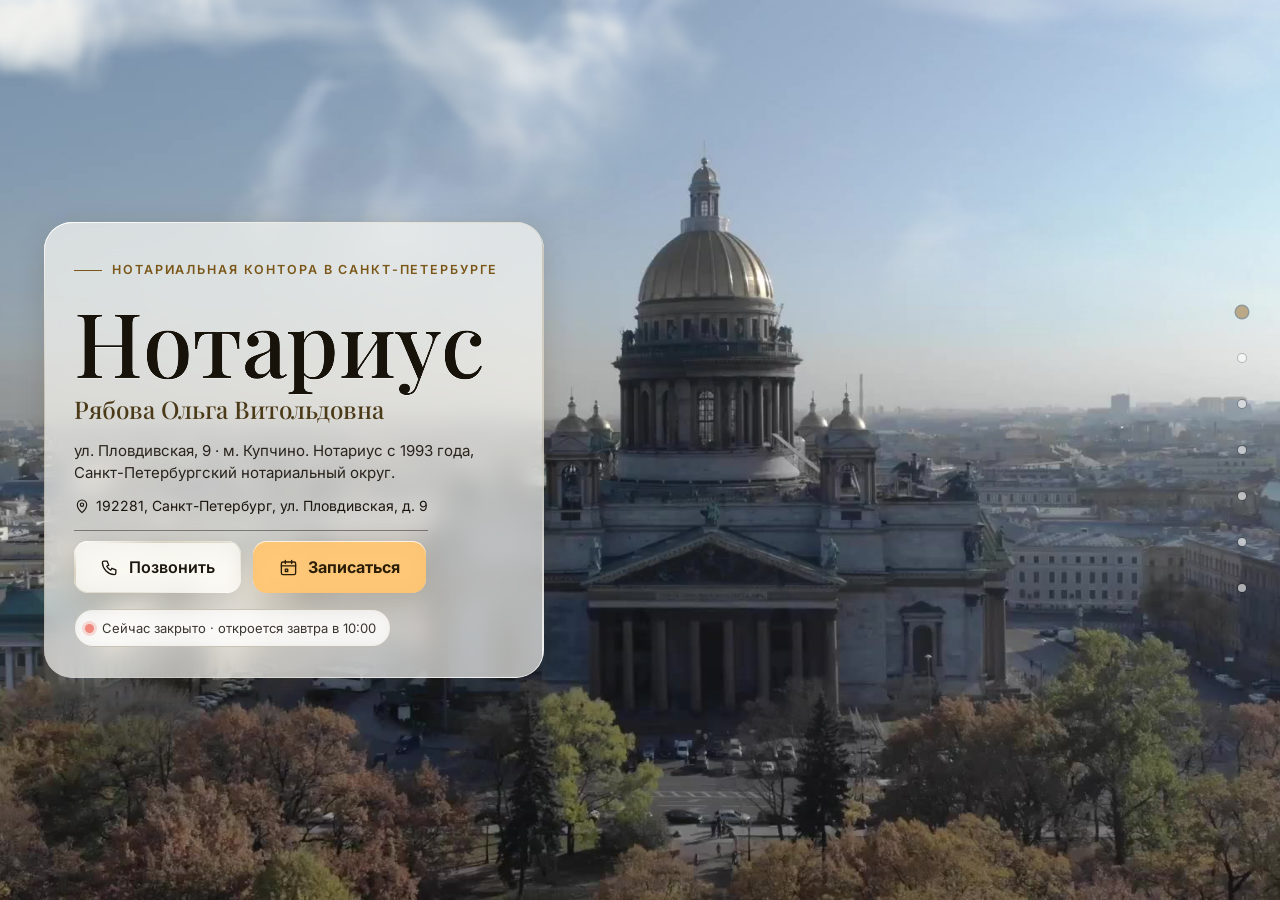
==== commit 5069ff65: "Запись на приём: плитки «Позвонить» и «Написать на почту» переворачивают плашку так же, как «Заказат" ====
--- a/index.html
+++ b/index.html
@@ -944,9 +944,9 @@
             <h3 data-i18n="form_title">Записаться на приём</h3>
             <p class="fdesc" data-i18n="form_desc">Заполните форму — откроется ваш почтовый клиент с готовым письмом. Или позвоните +7 (812) 708-19-17.</p>
             <div class="bk-opts bk-inline" role="group" aria-label="Как удобнее записаться?">
-              <a class="bk-opt" href="tel:+78127081917"><svg class="ico"><use href="#ico-phone"/></svg><span><span data-i18n="bar_call">Позвонить</span><small>+7 (812) 708-19-17</small></span></a>
-              <a class="bk-opt" href="#contacts" data-go="contacts" data-focus="#fName"><svg class="ico"><use href="#ico-mail"/></svg><span><span data-i18n="book_mail">Написать на почту</span><small>03200191@npspb.ru</small></span></a>
-              <button class="bk-opt" type="button" data-callback><svg class="ico"><use href="#ico-callback"/></svg><span><span data-i18n="cb_btn">Заказать обратный звонок</span></span></button>
+              <button class="bk-opt" type="button" data-flip="tel"><svg class="ico"><use href="#ico-phone"/></svg><span><span data-i18n="bar_call">Позвонить</span><small>+7 (812) 708-19-17</small></span></button>
+              <button class="bk-opt" type="button" data-flip="mail"><svg class="ico"><use href="#ico-mail"/></svg><span><span data-i18n="book_mail">Написать на почту</span><small>03200191@npspb.ru</small></span></button>
+              <button class="bk-opt" type="button" data-flip="cb"><svg class="ico"><use href="#ico-callback"/></svg><span><span data-i18n="cb_btn">Заказать обратный звонок</span></span></button>
             </div>
             <form id="bookForm" class="fg" novalidate>
               <div class="f2">
@@ -1004,9 +1004,9 @@
    <div class="flip-front">
     <h3 id="bookTitle" data-i18n="book_pick_title">Как удобнее записаться?</h3>
     <div class="bk-opts">
-      <a class="bk-opt" href="tel:+78127081917"><svg class="ico"><use href="#ico-phone"/></svg><span><span data-i18n="bar_call">Позвонить</span><small>+7 (812) 708-19-17</small></span></a>
-      <a class="bk-opt" href="#contacts" data-go="contacts" data-focus="#fName"><svg class="ico"><use href="#ico-mail"/></svg><span><span data-i18n="book_mail">Написать на почту</span><small>03200191@npspb.ru</small></span></a>
-      <button class="bk-opt" type="button" data-callback><svg class="ico"><use href="#ico-callback"/></svg><span><span data-i18n="cb_btn">Заказать обратный звонок</span></span></button>
+      <button class="bk-opt" type="button" data-flip="tel"><svg class="ico"><use href="#ico-phone"/></svg><span><span data-i18n="bar_call">Позвонить</span><small>+7 (812) 708-19-17</small></span></button>
+      <button class="bk-opt" type="button" data-flip="mail"><svg class="ico"><use href="#ico-mail"/></svg><span><span data-i18n="book_mail">Написать на почту</span><small>03200191@npspb.ru</small></span></button>
+      <button class="bk-opt" type="button" data-flip="cb"><svg class="ico"><use href="#ico-callback"/></svg><span><span data-i18n="cb_btn">Заказать обратный звонок</span></span></button>
     </div>
    </div>
    <div class="flip-back" data-cb-back="md" aria-hidden="true"></div>
@@ -1053,7 +1053,7 @@
   </div>
 </div>
 
-<script>window.SITE = {"slug":"ryabova","lang":"ru","langs":["ru","en","uz","tg","kg","az","zh"],"base":"","name":"Рябова Ольга Витольдовна","name_ru":"Рябова Ольга Витольдовна","short_name":"Нотариус Рябова","url":"https://kristall2002-art.github.io/etalon-b-ryabova/","form_to":"03200191@npspb.ru","hours":{"mon":"10:00–17:00","tue":"11:00–18:00","wed":"","thu":"10:00–17:00","fri":"10:00–17:00","sat":"","sun":"","noappt":["wed"]},"phones":["+7 (812) 708-19-17"],"email":"03200191@npspb.ru","lat":59.8414922,"lon":30.3906568,"i18n":{"ru":{"_name":"Русский","_flag":"RU","nav_home":"Главная","nav_services":"Услуги","nav_about":"О нотариусе","nav_how":"Порядок приёма","nav_reviews":"Отзывы","nav_faq":"Вопросы","nav_contacts":"Контакты","nav_book":"Записаться","menu_all_services":"Все категории услуг","menu_pick":"Выберите категорию — откроется список действий","theme_toggle":"Тёмная / светлая тема","lang_label":"Язык","hero_kicker":"Нотариальная контора в Санкт-Петербурге","hero_notary":"Нотариус","hero_sub":"ул. Пловдивская, 9 · м. Купчино. Нотариус с 1993 года, Санкт-Петербургский нотариальный округ.","btn_book":"Записаться на приём","btn_services":"Все услуги","status_open":"Открыто сейчас","status_closed":"Сейчас закрыто","status_until":"до {t}","status_opens":"откроется {d} в {t}","status_today":"сегодня","status_tomorrow":"завтра","stat_years":"лет практики","stat_services":"видов услуг","stat_rating":"рейтинг на Яндекс.Картах","stat_langs":"языков на сайте","services_kicker":"Нотариальные услуги","services_title":"Чем мы можем помочь","services_desc":"Десять направлений и более 70 нотариальных действий. Нажмите на категорию, чтобы увидеть полный список.","svc_items":"действий","svc_open":"Открыть список","svc_book_this":"Записаться по этой услуге","svc_hint":"Нажмите на услугу — она подставится в форму записи","cat_realty":"Недвижимость и ипотека","cat_realty_d":"Сделки с квартирами, долями, залогом и рентой","cat_inherit":"Наследство и завещания","cat_inherit_d":"Завещания, наследственные дела, свидетельства о праве","cat_family":"Семья и брак","cat_family_d":"Брачный договор, алименты, материнский капитал, согласия","cat_power":"Доверенности","cat_power_d":"Любые доверенности, включая машиночитаемые","cat_business":"Бизнес и ООО","cat_business_d":"Доли, уставы, протоколы, опционы","cat_certify":"Свидетельствования","cat_certify_d":"Подписи, копии, переводы, факты","cat_deposit":"Депозит и обеспечение","cat_deposit_d":"Расчёты через нотариуса, залог движимого имущества","cat_statements":"Заявления и передача документов","cat_statements_d":"Официальная передача заявлений и документов","cat_digital":"Электронные и дистанционные услуги","cat_digital_d":"Онлайн-формат нотариальных действий","cat_other":"Прочие действия и выезд","cat_other_d":"Консультации, выезд, корпоративное обслуживание","about_kicker":"О нотариусе","about_title":"Более 30 лет нотариальной практики","about_p1":"Рябова Ольга Витольдовна — нотариус Санкт-Петербургского нотариального округа, осуществляет нотариальную деятельность с 1993 года. Реестровый номер 78/223-н/78, лицензия №125 от 23.04.1993, приказ №207-к от 23.06.1993 (Управление юстиции Ленгорисполкома).","about_p2":"Контора находится по адресу ул. Пловдивская, 9 — Фрунзенский район, Купчино. Нотариус и сотрудники конторы разъясняют правовые последствия каждого действия, проверяют документы и помогают выбрать форму сделки, которая защитит ваши интересы.","about_p3":"Нотариус удостоверяет сделки, доверенности и завещания, ведёт наследственные дела, свидетельствует подлинность подписей и верность копий, подаёт документы в Росреестр и ФНС в электронном виде.","cred_reg":"Реестровый номер","cred_lic":"Лицензия","cred_member":"Член палаты","cred_since":"Нотариус с","cred_pay":"Оплата","about_strong":"Чем силён","about_quote":"Нотариальный акт — это защита ваших прав сегодня и уверенность в завтрашнем дне.","how_kicker":"Шаг за шагом","how_title":"Порядок приёма","how_desc":"Понятный процесс в пять шагов — от звонка до готового документа.","step1_t":"Запись","step1_d":"Позвоните или оставьте заявку на сайте. Уточните услугу и удобное время.","step2_t":"Документы","step2_d":"Подготовьте документы по списку, который сообщат при записи. Оригиналы обязательны.","step3_t":"Консультация","step3_d":"Нотариус разъяснит правовые последствия, проверит документы и личности сторон.","step4_t":"Удостоверение","step4_d":"Подписание документа в присутствии нотариуса и совершение удостоверительной надписи.","step5_t":"Результат","step5_d":"Вы получаете готовый документ. При необходимости — электронная подача в Росреестр.","reviews_kicker":"Отзывы","reviews_title":"Что говорят клиенты","reviews_src":"По материалам отзывов на Яндекс.Картах и 2ГИС. Оценка — 4.4 из 5 по 33 отзывам.","reviews_link":"Все отзывы на Яндекс.Картах","reviews_gis":"Отзывы на 2ГИС","reviews_demo_note":"Демонстрационное наполнение: тексты отзывов — примеры оформления. Реальные отзывы подтягиваются с Яндекс.Карт и 2ГИС — ссылка ниже.","review_sample":"Пример оформления","review_real":"Реальный отзыв","reviews_count":"33 отзывов","badge_reviews":"33 отзывов на Яндекс.Картах","badge_hint":"Открыть отзывы на Яндекс.Картах","faq_kicker":"Вопросы и ответы","faq_title":"Частые вопросы","faq_desc":"Если не нашли ответ — позвоните +7 (812) 708-19-17, подскажем.","faq_more":"","faq1_q":"Нужна ли предварительная запись?","faq1_a":"Рекомендуем записаться заранее по телефону +7 (812) 708-19-17 или через форму на сайте — так вы не будете ждать в очереди. Часы приёма: Пн 10:00–17:00; Вт 11:00–18:00; Ср — нет приёма; Чт 10:00–17:00; Пт 10:00–17:00; Сб, Вс — выходной.","faq2_q":"Какие документы взять с собой?","faq2_a":"Всегда — паспорт каждого участника. Остальное зависит от действия: для сделки с недвижимостью — правоустанавливающие документы, для доверенности — данные представителя, для наследства — свидетельство о смерти и документы о родстве. Точный список сообщат при записи.","faq3_q":"Можно ли оплатить картой?","faq3_a":"Наличные и банковские карты.","faq4_q":"Работаете ли по субботам?","faq4_a":"Нет, суббота и воскресенье — выходные дни.","faq5_q":"Можно ли вызвать нотариуса на дом или в больницу?","faq5_a":"Да, выезд нотариуса возможен — на дом, в больницу, в офис организации. Время и условия выезда согласуются по телефону +7 (812) 708-19-17.","faq6_q":"Подаёте ли документы в Росреестр?","faq6_a":"Да. После удостоверения сделки нотариус направляет документы в Росреестр в электронном виде — без визита в МФЦ и с сокращённым сроком регистрации.","faq7_q":"Сколько стоит нотариальное действие?","faq7_a":"Стоимость складывается из нотариального тарифа, установленного законом, и платы за услуги правового и технического характера, единой для всех нотариусов Санкт-Петербурга. Точную сумму по вашему действию сообщат при записи.","faq8_q":"Как добраться до конторы?","faq8_a":"Адрес: ул. Пловдивская, 9, Фрунзенский район, Купчино. Метро: Купчино. Нажмите на адрес в любом месте сайта — откроется Яндекс.Карта с маршрутом.","faq9_q":"Что делать, если участник сделки не говорит по-русски?","faq9_a":"Нотариальное действие совершается на русском языке. Если участник не владеет русским, потребуется переводчик — его участие и данные указываются в документе. Договоритесь об этом заранее при записи.","faq10_q":"Нужно ли присутствие того, на кого оформляется доверенность?","faq10_a":"Нет. Для доверенности достаточно присутствия доверителя с паспортом; о представителе нужны паспортные данные. Представитель получает доверенность позже — лично или через доверителя.","contacts_kicker":"Контакты","contacts_title":"Как нас найти","lbl_address":"Адрес","lbl_metro":"Метро","lbl_phone":"Телефоны","lbl_email":"Почта","lbl_hours":"Часы приёма","lbl_payment":"Оплата","btn_route":"Проложить маршрут","btn_map":"Открыть на Яндекс.Картах","hours_mf":"Пн–Пт","hours_sat":"Сб","hours_sun":"Вс","form_title":"Записаться на приём","form_desc":"Заполните форму — откроется ваш почтовый клиент с готовым письмом. Или позвоните +7 (812) 708-19-17.","f_name":"Ваше имя","f_phone":"Телефон","f_lang":"Язык обращения","f_service":"Услуга","f_service_ph":"Выберите категорию услуги","f_time":"Удобное время","f_time_ph":"Например: вторник после 15:00","f_comment":"Комментарий","f_comment_ph":"Кратко опишите задачу","f_submit":"Отправить заявку","f_note":"Нажимая кнопку, вы открываете письмо в своём почтовом приложении — проверьте и отправьте его.","f_err_name":"Укажите имя","f_err_phone":"Укажите телефон в формате +7 …","f_err_service":"Выберите услугу","f_sent":"Письмо сформировано и открыто в почтовой программе. Если оно не открылось (например, на телефоне нет почты) — скопируйте адрес и напишите нам вручную или позвоните +7 (812) 708-19-17.","mail_subject":"Запись к нотариусу — Нотариус Рябова","mail_intro":"Заявка на приём с сайта Нотариус Рябова","bar_route":"Маршрут","bar_call":"Позвонить","bar_write":"Написать","bar_book":"Записаться","bar_hours":"Часы","bar_tg":"Telegram","bar_mail":"Почта","hm_title":"Часы работы","hm_today":"сегодня","hm_closed":"выходной","hm_outside":"Вне часов приёма","hm_outside_text":"Оставьте заявку через форму на сайте или напишите на почту — ответим в ближайший рабочий день.","day_mon":"Понедельник","day_tue":"Вторник","day_wed":"Среда","day_thu":"Четверг","day_fri":"Пятница","day_sat":"Суббота","day_sun":"Воскресенье","modal_close":"Закрыть","foot_rights":"© 2026 Нотариус Рябова. Санкт-Петербургский нотариальный округ. Реестровый номер 78/223-н/78.","foot_disclaimer":"Информация на сайте носит справочный характер и не является публичной офертой. Стоимость услуг уточняйте по телефону.","foot_made":"Сайт создан на основе открытых данных Федеральной нотариальной палаты, Яндекс.Карт и 2ГИС.","foot_demo":"Демонстрационный проект веб-агентства «в сети» — показывает, каким может быть сайт нотариуса. Это не официальный сайт нотариальной конторы.","meta_title":"Нотариус Рябова О. В. — ул. Пловдивская, 9, СПб","meta_title_short":"Нотариус Рябова О. В. — Санкт-Петербург","meta_desc":"Нотариус Рябова О. В., ул. Пловдивская, 9. Пн 10:00–17:00; Вт 11:00–18:00; Ср — нет приёма; Чт 10:00–17:00; Пт 10:00–17:00; Сб, Вс — выходной. Наследство, доверенности, сделки, ООО. Запись: +7 (812) 708-19-17.","meta_desc_short":"Нотариус Рябова О. В., ул. Пловдивская, 9. Наследство, доверенности, сделки с недвижимостью, ООО. Запись: +7 (812) 708-19-17.","val_okrug":"Санкт-Петербургский нотариальный округ","val_okrug_gen":"Санкт-Петербургского нотариального округа","metro_prefix":"м. ","aria_menu":"Меню","aria_sections":"Разделы","aria_quick":"Быстрые действия","aria_map":"Карта: ул. Пловдивская, 9","img_alt":"Санкт-Петербург, Фрунзенский район, Купчино","lang_switch":"Языки сайта","mail_lbl_notary":"Нотариус","mail_lbl_name":"Имя","mail_lbl_phone":"Телефон","mail_lbl_lang":"Язык обращения","mail_lbl_service":"Услуга","mail_lbl_time":"Удобное время","mail_lbl_comment":"Комментарий","mail_lbl_site":"Сайт","lbl_messengers":"Мессенджеры","status_docs_last":"документы принимают до {t}","status_docs_over":"приём документов на сегодня закончен","info_title":"Материалы конторы","info_sub":"Тексты и документы нотариальной конторы","info_tariffs":"Тарифы","info_docs":"Какие документы нужны","info_articles":"Разъяснения нотариуса","info_useful":"Полезная информация","info_pdn":"Обработка персональных данных","info_file":"Скачать","info_ru_note":"","info_open":"Открыть","foot_photos":"Фото фонов","a11y_bigger":"Крупнее","a11y_smaller":"Мельче","a11y_contrast":"Для слабовидящих","book_pick_title":"Как удобнее записаться?","book_mail":"Написать на почту","hours_line":"Пн 10:00–17:00; Вт 11:00–18:00; Ср — нет приёма; Чт 10:00–17:00; Пт 10:00–17:00; Сб, Вс — выходной","hm_noappt":"нет приёма","pay_cash":"Наличные","pay_card":"Банковские карты","brand_role":"Нотариус","cb_btn":"Заказать обратный звонок","cb_title":"Заказать обратный звонок","cb_sub":"Оставьте номер — откроется письмо нотариусу с просьбой перезвонить.","cb_back":"Назад","f_email":"Почта","f_optional":"необязательно","f_err_email":"Проверьте адрес почты","cb_service":"Какая услуга нужна","cb_service_ph":"Выберите услугу","cb_service_other":"Консультация / не знаю","cb_time":"Удобное время для звонка","cb_time_ph":"Например: завтра после 15:00","cb_submit":"Заказать звонок","cb_note":"Нажимая кнопку, вы открываете письмо в своём почтовом приложении — проверьте и отправьте его.","cb_sent":"Письмо сформировано и открыто в почтовой программе. Если оно не открылось (например, на телефоне нет почты) — скопируйте адрес и напишите нам вручную или позвоните +7 (812) 708-19-17.","mail_cb_subject":"Просьба перезвонить — Нотариус Рябова","mail_cb_intro":"Прошу перезвонить мне","mail_cb_about":"по вопросу","mail_cb_time":"Удобное время для звонка","mail_lbl_email":"Почта","mail_modal_title":"Написать на почту","mail_modal_sub":"Заполните форму — откроется ваша почтовая программа с готовым письмом нотариусу.","mail_addr_lbl":"Адрес для писем","mail_copy":"Скопировать адрес","mail_copied":"Адрес скопирован"}},"svc":{},"cats":[{"id":"realty","icon":"home","items":["Купля-продажа квартиры, дома, участка","Продажа доли в квартире","Дарение недвижимости","Договор ренты и пожизненного содержания с иждивением","Договор ипотеки доли в праве общей собственности","Уведомление сособственника о продаже доли","Соглашение об определении долей","Соглашение о порядке пользования помещением","Предварительный договор","Электронная подача документов в Росреестр"]},{"id":"inherit","icon":"scroll","items":["Удостоверение завещания","Совместное завещание супругов","Наследственный договор","Открытие и ведение наследственного дела","Свидетельство о праве на наследство","Соглашение о разделе наследственного имущества","Принятие мер по охране наследства","Выезд к завещателю на дом или в больницу"]},{"id":"family","icon":"heart","items":["Брачный договор","Соглашение о разделе совместно нажитого имущества","Соглашение об уплате алиментов","Оформление материнского капитала в долевую собственность","Согласие супруга на сделку","Согласие на выезд ребёнка за границу","Согласие на регистрацию по месту жительства"]},{"id":"power","icon":"key","items":["Генеральная доверенность","На управление и распоряжение автомобилем","На управление квартирой","На представление интересов в суде","На представление интересов несовершеннолетнего","На получение пенсии и пособий","На ведение наследственного дела","На получение документов","На распоряжение банковским счётом","Машиночитаемая доверенность (МЧД)","Отмена доверенности"]},{"id":"business","icon":"briefcase","items":["Купля-продажа доли в уставном капитале ООО","Дарение доли в уставном капитале","Залог доли","Удостоверение решения единственного участника","Удостоверение протокола общего собрания участников","Акцепт безотзывной оферты о продаже доли","Опционный договор и соглашение о предоставлении опциона","Договор конвертируемого займа","Заявление о выходе участника из ООО","Договор инвестиционного товарищества","Соглашение об управлении хозяйственным партнёрством"]},{"id":"certify","icon":"stamp","items":["Свидетельствование подлинности подписи","Свидетельствование верности копий документов и выписок","Свидетельствование верности перевода","Удостоверение времени предъявления документа","Удостоверение равнозначности электронного и бумажного документа","Удостоверение факта нахождения гражданина в живых","Обеспечение доказательств в интернете (осмотр сайта)"]},{"id":"deposit","icon":"safe","items":["Нотариальный депозит по сделке с недвижимостью","Депозит при банкротстве","Регистрация уведомления о залоге движимого имущества","Выписка из реестра уведомлений о залоге","Исполнительная надпись","Протест векселя"]},{"id":"statements","icon":"mail","items":["Передача заявлений и документов почтой и по каналам связи","Свидетельство о передаче заявления","Принятие на хранение документов","Обеспечение доказательств"]},{"id":"digital","icon":"chip","items":["Дистанционная сделка с участием двух нотариусов","Электронная подача документов в Росреестр и ФНС","Удостоверение равнозначности документов","Выписки из ЕГРН и ЕГРЮЛ через нотариуса","Машиночитаемые доверенности"]},{"id":"other","icon":"plus","items":["Правовая консультация по нотариальному действию","Выезд нотариуса на дом, в больницу, в офис","Корпоративное обслуживание организаций","Составление проектов договоров и заявлений","Помощь в подборе формы сделки"]}],"content_url":"content.json"};</script>
+<script>window.SITE = {"slug":"ryabova","lang":"ru","langs":["ru","en","uz","tg","kg","az","zh"],"base":"","name":"Рябова Ольга Витольдовна","name_ru":"Рябова Ольга Витольдовна","short_name":"Нотариус Рябова","url":"https://kristall2002-art.github.io/etalon-b-ryabova/","form_to":"03200191@npspb.ru","hours":{"mon":"10:00–17:00","tue":"11:00–18:00","wed":"","thu":"10:00–17:00","fri":"10:00–17:00","sat":"","sun":"","noappt":["wed"]},"phones":["+7 (812) 708-19-17"],"email":"03200191@npspb.ru","lat":59.8414922,"lon":30.3906568,"i18n":{"ru":{"_name":"Русский","_flag":"RU","nav_home":"Главная","nav_services":"Услуги","nav_about":"О нотариусе","nav_how":"Порядок приёма","nav_reviews":"Отзывы","nav_faq":"Вопросы","nav_contacts":"Контакты","nav_book":"Записаться","menu_all_services":"Все категории услуг","menu_pick":"Выберите категорию — откроется список действий","theme_toggle":"Тёмная / светлая тема","lang_label":"Язык","hero_kicker":"Нотариальная контора в Санкт-Петербурге","hero_notary":"Нотариус","hero_sub":"ул. Пловдивская, 9 · м. Купчино. Нотариус с 1993 года, Санкт-Петербургский нотариальный округ.","btn_book":"Записаться на приём","btn_services":"Все услуги","status_open":"Открыто сейчас","status_closed":"Сейчас закрыто","status_until":"до {t}","status_opens":"откроется {d} в {t}","status_today":"сегодня","status_tomorrow":"завтра","stat_years":"лет практики","stat_services":"видов услуг","stat_rating":"рейтинг на Яндекс.Картах","stat_langs":"языков на сайте","services_kicker":"Нотариальные услуги","services_title":"Чем мы можем помочь","services_desc":"Десять направлений и более 70 нотариальных действий. Нажмите на категорию, чтобы увидеть полный список.","svc_items":"действий","svc_open":"Открыть список","svc_book_this":"Записаться по этой услуге","svc_hint":"Нажмите на услугу — она подставится в форму записи","cat_realty":"Недвижимость и ипотека","cat_realty_d":"Сделки с квартирами, долями, залогом и рентой","cat_inherit":"Наследство и завещания","cat_inherit_d":"Завещания, наследственные дела, свидетельства о праве","cat_family":"Семья и брак","cat_family_d":"Брачный договор, алименты, материнский капитал, согласия","cat_power":"Доверенности","cat_power_d":"Любые доверенности, включая машиночитаемые","cat_business":"Бизнес и ООО","cat_business_d":"Доли, уставы, протоколы, опционы","cat_certify":"Свидетельствования","cat_certify_d":"Подписи, копии, переводы, факты","cat_deposit":"Депозит и обеспечение","cat_deposit_d":"Расчёты через нотариуса, залог движимого имущества","cat_statements":"Заявления и передача документов","cat_statements_d":"Официальная передача заявлений и документов","cat_digital":"Электронные и дистанционные услуги","cat_digital_d":"Онлайн-формат нотариальных действий","cat_other":"Прочие действия и выезд","cat_other_d":"Консультации, выезд, корпоративное обслуживание","about_kicker":"О нотариусе","about_title":"Более 30 лет нотариальной практики","about_p1":"Рябова Ольга Витольдовна — нотариус Санкт-Петербургского нотариального округа, осуществляет нотариальную деятельность с 1993 года. Реестровый номер 78/223-н/78, лицензия №125 от 23.04.1993, приказ №207-к от 23.06.1993 (Управление юстиции Ленгорисполкома).","about_p2":"Контора находится по адресу ул. Пловдивская, 9 — Фрунзенский район, Купчино. Нотариус и сотрудники конторы разъясняют правовые последствия каждого действия, проверяют документы и помогают выбрать форму сделки, которая защитит ваши интересы.","about_p3":"Нотариус удостоверяет сделки, доверенности и завещания, ведёт наследственные дела, свидетельствует подлинность подписей и верность копий, подаёт документы в Росреестр и ФНС в электронном виде.","cred_reg":"Реестровый номер","cred_lic":"Лицензия","cred_member":"Член палаты","cred_since":"Нотариус с","cred_pay":"Оплата","about_strong":"Чем силён","about_quote":"Нотариальный акт — это защита ваших прав сегодня и уверенность в завтрашнем дне.","how_kicker":"Шаг за шагом","how_title":"Порядок приёма","how_desc":"Понятный процесс в пять шагов — от звонка до готового документа.","step1_t":"Запись","step1_d":"Позвоните или оставьте заявку на сайте. Уточните услугу и удобное время.","step2_t":"Документы","step2_d":"Подготовьте документы по списку, который сообщат при записи. Оригиналы обязательны.","step3_t":"Консультация","step3_d":"Нотариус разъяснит правовые последствия, проверит документы и личности сторон.","step4_t":"Удостоверение","step4_d":"Подписание документа в присутствии нотариуса и совершение удостоверительной надписи.","step5_t":"Результат","step5_d":"Вы получаете готовый документ. При необходимости — электронная подача в Росреестр.","reviews_kicker":"Отзывы","reviews_title":"Что говорят клиенты","reviews_src":"По материалам отзывов на Яндекс.Картах и 2ГИС. Оценка — 4.4 из 5 по 33 отзывам.","reviews_link":"Все отзывы на Яндекс.Картах","reviews_gis":"Отзывы на 2ГИС","reviews_demo_note":"Демонстрационное наполнение: тексты отзывов — примеры оформления. Реальные отзывы подтягиваются с Яндекс.Карт и 2ГИС — ссылка ниже.","review_sample":"Пример оформления","review_real":"Реальный отзыв","reviews_count":"33 отзывов","badge_reviews":"33 отзывов на Яндекс.Картах","badge_hint":"Открыть отзывы на Яндекс.Картах","faq_kicker":"Вопросы и ответы","faq_title":"Частые вопросы","faq_desc":"Если не нашли ответ — позвоните +7 (812) 708-19-17, подскажем.","faq_more":"","faq1_q":"Нужна ли предварительная запись?","faq1_a":"Рекомендуем записаться заранее по телефону +7 (812) 708-19-17 или через форму на сайте — так вы не будете ждать в очереди. Часы приёма: Пн 10:00–17:00; Вт 11:00–18:00; Ср — нет приёма; Чт 10:00–17:00; Пт 10:00–17:00; Сб, Вс — выходной.","faq2_q":"Какие документы взять с собой?","faq2_a":"Всегда — паспорт каждого участника. Остальное зависит от действия: для сделки с недвижимостью — правоустанавливающие документы, для доверенности — данные представителя, для наследства — свидетельство о смерти и документы о родстве. Точный список сообщат при записи.","faq3_q":"Можно ли оплатить картой?","faq3_a":"Наличные и банковские карты.","faq4_q":"Работаете ли по субботам?","faq4_a":"Нет, суббота и воскресенье — выходные дни.","faq5_q":"Можно ли вызвать нотариуса на дом или в больницу?","faq5_a":"Да, выезд нотариуса возможен — на дом, в больницу, в офис организации. Время и условия выезда согласуются по телефону +7 (812) 708-19-17.","faq6_q":"Подаёте ли документы в Росреестр?","faq6_a":"Да. После удостоверения сделки нотариус направляет документы в Росреестр в электронном виде — без визита в МФЦ и с сокращённым сроком регистрации.","faq7_q":"Сколько стоит нотариальное действие?","faq7_a":"Стоимость складывается из нотариального тарифа, установленного законом, и платы за услуги правового и технического характера, единой для всех нотариусов Санкт-Петербурга. Точную сумму по вашему действию сообщат при записи.","faq8_q":"Как добраться до конторы?","faq8_a":"Адрес: ул. Пловдивская, 9, Фрунзенский район, Купчино. Метро: Купчино. Нажмите на адрес в любом месте сайта — откроется Яндекс.Карта с маршрутом.","faq9_q":"Что делать, если участник сделки не говорит по-русски?","faq9_a":"Нотариальное действие совершается на русском языке. Если участник не владеет русским, потребуется переводчик — его участие и данные указываются в документе. Договоритесь об этом заранее при записи.","faq10_q":"Нужно ли присутствие того, на кого оформляется доверенность?","faq10_a":"Нет. Для доверенности достаточно присутствия доверителя с паспортом; о представителе нужны паспортные данные. Представитель получает доверенность позже — лично или через доверителя.","contacts_kicker":"Контакты","contacts_title":"Как нас найти","lbl_address":"Адрес","lbl_metro":"Метро","lbl_phone":"Телефоны","lbl_email":"Почта","lbl_hours":"Часы приёма","lbl_payment":"Оплата","btn_route":"Проложить маршрут","btn_map":"Открыть на Яндекс.Картах","hours_mf":"Пн–Пт","hours_sat":"Сб","hours_sun":"Вс","form_title":"Записаться на приём","form_desc":"Заполните форму — откроется ваш почтовый клиент с готовым письмом. Или позвоните +7 (812) 708-19-17.","f_name":"Ваше имя","f_phone":"Телефон","f_lang":"Язык обращения","f_service":"Услуга","f_service_ph":"Выберите категорию услуги","f_time":"Удобное время","f_time_ph":"Например: вторник после 15:00","f_comment":"Комментарий","f_comment_ph":"Кратко опишите задачу","f_submit":"Отправить заявку","f_note":"Нажимая кнопку, вы открываете письмо в своём почтовом приложении — проверьте и отправьте его.","f_err_name":"Укажите имя","f_err_phone":"Укажите телефон в формате +7 …","f_err_service":"Выберите услугу","f_sent":"Письмо сформировано и открыто в почтовой программе. Если оно не открылось (например, на телефоне нет почты) — скопируйте адрес и напишите нам вручную или позвоните +7 (812) 708-19-17.","mail_subject":"Запись к нотариусу — Нотариус Рябова","mail_intro":"Заявка на приём с сайта Нотариус Рябова","bar_route":"Маршрут","bar_call":"Позвонить","bar_write":"Написать","bar_book":"Записаться","bar_hours":"Часы","bar_tg":"Telegram","bar_mail":"Почта","hm_title":"Часы работы","hm_today":"сегодня","hm_closed":"выходной","hm_outside":"Вне часов приёма","hm_outside_text":"Оставьте заявку через форму на сайте или напишите на почту — ответим в ближайший рабочий день.","day_mon":"Понедельник","day_tue":"Вторник","day_wed":"Среда","day_thu":"Четверг","day_fri":"Пятница","day_sat":"Суббота","day_sun":"Воскресенье","modal_close":"Закрыть","foot_rights":"© 2026 Нотариус Рябова. Санкт-Петербургский нотариальный округ. Реестровый номер 78/223-н/78.","foot_disclaimer":"Информация на сайте носит справочный характер и не является публичной офертой. Стоимость услуг уточняйте по телефону.","foot_made":"Сайт создан на основе открытых данных Федеральной нотариальной палаты, Яндекс.Карт и 2ГИС.","foot_demo":"Демонстрационный проект веб-агентства «в сети» — показывает, каким может быть сайт нотариуса. Это не официальный сайт нотариальной конторы.","meta_title":"Нотариус Рябова О. В. — ул. Пловдивская, 9, СПб","meta_title_short":"Нотариус Рябова О. В. — Санкт-Петербург","meta_desc":"Нотариус Рябова О. В., ул. Пловдивская, 9. Пн 10:00–17:00; Вт 11:00–18:00; Ср — нет приёма; Чт 10:00–17:00; Пт 10:00–17:00; Сб, Вс — выходной. Наследство, доверенности, сделки, ООО. Запись: +7 (812) 708-19-17.","meta_desc_short":"Нотариус Рябова О. В., ул. Пловдивская, 9. Наследство, доверенности, сделки с недвижимостью, ООО. Запись: +7 (812) 708-19-17.","val_okrug":"Санкт-Петербургский нотариальный округ","val_okrug_gen":"Санкт-Петербургского нотариального округа","metro_prefix":"м. ","aria_menu":"Меню","aria_sections":"Разделы","aria_quick":"Быстрые действия","aria_map":"Карта: ул. Пловдивская, 9","img_alt":"Санкт-Петербург, Фрунзенский район, Купчино","lang_switch":"Языки сайта","mail_lbl_notary":"Нотариус","mail_lbl_name":"Имя","mail_lbl_phone":"Телефон","mail_lbl_lang":"Язык обращения","mail_lbl_service":"Услуга","mail_lbl_time":"Удобное время","mail_lbl_comment":"Комментарий","mail_lbl_site":"Сайт","lbl_messengers":"Мессенджеры","status_docs_last":"документы принимают до {t}","status_docs_over":"приём документов на сегодня закончен","info_title":"Материалы конторы","info_sub":"Тексты и документы нотариальной конторы","info_tariffs":"Тарифы","info_docs":"Какие документы нужны","info_articles":"Разъяснения нотариуса","info_useful":"Полезная информация","info_pdn":"Обработка персональных данных","info_file":"Скачать","info_ru_note":"","info_open":"Открыть","foot_photos":"Фото фонов","a11y_bigger":"Крупнее","a11y_smaller":"Мельче","a11y_contrast":"Для слабовидящих","book_pick_title":"Как удобнее записаться?","book_mail":"Написать на почту","hours_line":"Пн 10:00–17:00; Вт 11:00–18:00; Ср — нет приёма; Чт 10:00–17:00; Пт 10:00–17:00; Сб, Вс — выходной","hm_noappt":"нет приёма","pay_cash":"Наличные","pay_card":"Банковские карты","brand_role":"Нотариус","cb_btn":"Заказать обратный звонок","cb_title":"Заказать обратный звонок","cb_sub":"Оставьте номер — откроется письмо нотариусу с просьбой перезвонить.","cb_back":"Назад","f_email":"Почта","f_optional":"необязательно","f_err_email":"Проверьте адрес почты","cb_service":"Какая услуга нужна","cb_service_ph":"Выберите услугу","cb_service_other":"Консультация / не знаю","cb_time":"Удобное время для звонка","cb_time_ph":"Например: завтра после 15:00","cb_submit":"Заказать звонок","cb_note":"Нажимая кнопку, вы открываете письмо в своём почтовом приложении — проверьте и отправьте его.","cb_sent":"Письмо сформировано и открыто в почтовой программе. Если оно не открылось (например, на телефоне нет почты) — скопируйте адрес и напишите нам вручную или позвоните +7 (812) 708-19-17.","mail_cb_subject":"Просьба перезвонить — Нотариус Рябова","mail_cb_intro":"Прошу перезвонить мне","mail_cb_about":"по вопросу","mail_cb_time":"Удобное время для звонка","mail_lbl_email":"Почта","mail_modal_title":"Написать на почту","mail_modal_sub":"Заполните форму — откроется ваша почтовая программа с готовым письмом нотариусу.","mail_addr_lbl":"Адрес для писем","mail_copy":"Скопировать адрес","mail_copied":"Адрес скопирован","tel_title":"Позвонить","tel_sub":"Звоните в часы приёма — ответим на вопросы и запишем на приём."}},"svc":{},"cats":[{"id":"realty","icon":"home","items":["Купля-продажа квартиры, дома, участка","Продажа доли в квартире","Дарение недвижимости","Договор ренты и пожизненного содержания с иждивением","Договор ипотеки доли в праве общей собственности","Уведомление сособственника о продаже доли","Соглашение об определении долей","Соглашение о порядке пользования помещением","Предварительный договор","Электронная подача документов в Росреестр"]},{"id":"inherit","icon":"scroll","items":["Удостоверение завещания","Совместное завещание супругов","Наследственный договор","Открытие и ведение наследственного дела","Свидетельство о праве на наследство","Соглашение о разделе наследственного имущества","Принятие мер по охране наследства","Выезд к завещателю на дом или в больницу"]},{"id":"family","icon":"heart","items":["Брачный договор","Соглашение о разделе совместно нажитого имущества","Соглашение об уплате алиментов","Оформление материнского капитала в долевую собственность","Согласие супруга на сделку","Согласие на выезд ребёнка за границу","Согласие на регистрацию по месту жительства"]},{"id":"power","icon":"key","items":["Генеральная доверенность","На управление и распоряжение автомобилем","На управление квартирой","На представление интересов в суде","На представление интересов несовершеннолетнего","На получение пенсии и пособий","На ведение наследственного дела","На получение документов","На распоряжение банковским счётом","Машиночитаемая доверенность (МЧД)","Отмена доверенности"]},{"id":"business","icon":"briefcase","items":["Купля-продажа доли в уставном капитале ООО","Дарение доли в уставном капитале","Залог доли","Удостоверение решения единственного участника","Удостоверение протокола общего собрания участников","Акцепт безотзывной оферты о продаже доли","Опционный договор и соглашение о предоставлении опциона","Договор конвертируемого займа","Заявление о выходе участника из ООО","Договор инвестиционного товарищества","Соглашение об управлении хозяйственным партнёрством"]},{"id":"certify","icon":"stamp","items":["Свидетельствование подлинности подписи","Свидетельствование верности копий документов и выписок","Свидетельствование верности перевода","Удостоверение времени предъявления документа","Удостоверение равнозначности электронного и бумажного документа","Удостоверение факта нахождения гражданина в живых","Обеспечение доказательств в интернете (осмотр сайта)"]},{"id":"deposit","icon":"safe","items":["Нотариальный депозит по сделке с недвижимостью","Депозит при банкротстве","Регистрация уведомления о залоге движимого имущества","Выписка из реестра уведомлений о залоге","Исполнительная надпись","Протест векселя"]},{"id":"statements","icon":"mail","items":["Передача заявлений и документов почтой и по каналам связи","Свидетельство о передаче заявления","Принятие на хранение документов","Обеспечение доказательств"]},{"id":"digital","icon":"chip","items":["Дистанционная сделка с участием двух нотариусов","Электронная подача документов в Росреестр и ФНС","Удостоверение равнозначности документов","Выписки из ЕГРН и ЕГРЮЛ через нотариуса","Машиночитаемые доверенности"]},{"id":"other","icon":"plus","items":["Правовая консультация по нотариальному действию","Выезд нотариуса на дом, в больницу, в офис","Корпоративное обслуживание организаций","Составление проектов договоров и заявлений","Помощь в подборе формы сделки"]}],"content_url":"content.json"};</script>
 <script>
 /* Notary site engine: full-page scroller, i18n, theme, menus, modals, hours status, form. No dependencies. */
 (function () {
@@ -1516,9 +1516,10 @@
 
 
   /* ---------- обратный звонок: плашка переворачивается (3D flip) в форму; без серверов — письмо через mailto ---------- */
-  function flipCard(card, toBack, done) {
+  function flipCard(card, toBack, done, mid) {
     var front = $('.flip-front', card), back = $('.flip-back', card);
     function swap() {
+      if (mid) mid();   /* в момент, когда плашка стоит ребром: смена вида и высоты не видна */
       card.classList.toggle('show-back', toBack);
       if (front) front.setAttribute('aria-hidden', toBack ? 'true' : 'false');
       if (back) back.setAttribute('aria-hidden', toBack ? 'false' : 'true');
@@ -1537,7 +1538,7 @@
       inn.onfinish = function () { card._flipping = false; if (done) done(); };
     };
   }
-  function resetFlips() { $$('.flipc.show-back').forEach(function (c) { c.classList.remove('show-back'); var f = $('.flip-front', c), b = $('.flip-back', c); if (f) f.setAttribute('aria-hidden', 'false'); if (b) b.setAttribute('aria-hidden', 'true'); }); }
+  function resetFlips() { $$('.flipc.show-back').forEach(function (c) { c.classList.remove('show-back'); showView(c, null); var f = $('.flip-front', c), b = $('.flip-back', c); if (f) f.setAttribute('aria-hidden', 'false'); if (b) b.setAttribute('aria-hidden', 'true'); }); }
   function cbHTML(p) {
     var opts = '<option value="" selected disabled>' + esch(t('cb_service_ph')) + '</option>' +
       (S.cats || []).map(function (c) { var n = t('cat_' + c.id); return '<option value="' + esch(n) + '">' + esch(n) + '</option>'; }).join('') +
@@ -1559,14 +1560,42 @@
       '<button class="btn btn-primary" type="submit"><svg class="ico"><use href="#ico-send"/></svg><span>' + esch(t('cb_submit')) + '</span></button></div>' +
       '<p class="fnote">' + esch(t('cb_note')) + '</p><p class="fok"></p></form>';
   }
+  /* Обратная сторона плашки «Записаться на приём» — три вида: обратный звонок (cb), письмо (mail), телефон (tel).
+     Показывается один, остальные скрыты; «Назад» переворачивает плашку обратно. Тот же 3D-переворот. */
+  function telHTML() {
+    var h = S.hours || {}, dow = mskNow().getDay(), rows = '';
+    for (var i = 1; i <= 7; i++) {
+      var d = i % 7, key = DAYS[d], r = parseRange(h[key]);
+      rows += '<tr class="' + (d === dow ? 'today ' : '') + (r ? '' : 'off') + '"><td data-today="' + esch(t('hm_today')) + '">' + esch(t('day_' + key)) + '</td><td>' +
+        esch(r ? (r.os + ' – ' + r.cs) : t((h.noappt || []).indexOf(key) >= 0 ? 'hm_noappt' : 'hm_closed')) + '</td></tr>';
+    }
+    var num = (S.phones || [])[0] || '', href = 'tel:' + num.replace(/[^\d+]/g, '');
+    return '<h3>' + esch(t('tel_title')) + '</h3><p class="fdesc">' + esch(t('tel_sub')) + '</p>' +
+      '<a class="tel-num" href="' + esch(href) + '">' + esch(num) + '</a>' +
+      '<a class="btn btn-primary tel-call" href="' + esch(href) + '"><svg class="ico"><use href="#ico-phone"/></svg><span>' + esch(t('bar_call')) + '</span></a>' +
+      '<div class="tel-hours"><b>' + esch(t('lbl_hours')) + '</b><table class="hours-t hours-mini"><tbody>' + rows + '</tbody></table></div>' +
+      '<div class="cb-actions solo"><button class="btn btn-ghost cb-back-btn" type="button"><svg class="ico" style="transform:rotate(180deg)"><use href="#ico-arrow"/></svg><span>' + esch(t('cb_back')) + '</span></button></div>';
+  }
+  function showView(card, v) {   /* v = null — все виды скрыты, плашка по высоте равна лицевой стороне */
+    var back = $('.flip-back', card); if (!back) return;
+    $$('.fb-view', back).forEach(function (el) { el.hidden = !v || el.getAttribute('data-view') !== v; });
+    if (v) card.setAttribute('data-view', v);
+  }
   function initCallback() {
     $$('[data-cb-back]').forEach(function (back) {
       var card = back.closest('.flipc'), p = back.getAttribute('data-cb-back');
-      back.innerHTML = cbHTML(p);
-      var form = $('form', back), ok = $('.fok', back);
-      $('.cb-back-btn', back).addEventListener('click', function () {
-        flipCard(card, false, function () { var b = $('[data-callback]', card); if (b) b.focus({ preventScroll: true }); });
+      back.innerHTML = '<div class="fb-view" data-view="cb">' + cbHTML(p) + '</div>' +
+        '<div class="fb-view" data-view="mail" hidden>' + mailHTML(p, true) + '</div>' +
+        '<div class="fb-view" data-view="tel" hidden>' + telHTML() + '</div>';
+      showView(card, null); card.setAttribute('data-view', 'cb');
+      var form = $('.cb-form', back), ok = $('.fok', form);
+      $$('.cb-back-btn', back).forEach(function (bb) {
+        bb.addEventListener('click', function () {
+          var v = card.getAttribute('data-view');
+          flipCard(card, false, function () { var b = $('[data-flip="' + v + '"]', card); if (b) b.focus({ preventScroll: true }); }, function () { showView(card, null); });
+        });
       });
+      bindMailForm($('.ml-form', back));
       $$('input,select', form).forEach(function (el) { el.addEventListener('input', function () { el.closest('.fld').classList.remove('err'); }); el.addEventListener('change', function () { el.closest('.fld').classList.remove('err'); }); });
       form.addEventListener('submit', function (e) {
         e.preventDefault();
@@ -1589,10 +1618,14 @@
         showSent(ok, 'cb_sent');
       });
     });
-    $$('[data-callback]').forEach(function (btn) {
+    $$('[data-flip]').forEach(function (btn) {
       btn.addEventListener('click', function () {
-        var card = btn.closest('.flipc'); if (!card) return;
-        flipCard(card, true, function () { var f = $('.flip-back input', card); if (f) f.focus({ preventScroll: true }); });
+        var card = btn.closest('.flipc'); if (!card || card._flipping) return;
+        var v = btn.getAttribute('data-flip');
+        flipCard(card, true, function () {
+          var f = $('.fb-view[data-view="' + v + '"] ' + (v === 'tel' ? '.tel-call' : 'input'), card);
+          if (f) f.focus({ preventScroll: true });
+        }, function () { showView(card, v); });
       });
     });
   }
--- a/css/etalon.css
+++ b/css/etalon.css
@@ -637,6 +637,18 @@
 .fok .mail-addr.in-ok{margin-top:8px}
 .fok .mail-addr b{color:inherit}
 .cb-actions.solo{grid-template-columns:1fr}
+/* обратная сторона «Позвонить»: крупный номер, кнопка, часы приёма */
+.fb-view[hidden]{display:none}
+/* размер номера считается от ширины самой плашки (container query): не вылезает ни на узком телефоне, ни при «А+» */
+.fb-view[data-view="tel"]{container-type:inline-size}
+.tel-num{display:block;margin-top:14px;text-align:center;font-family:var(--serif);font-weight:600;font-size:clamp(18px,9cqi,34px);letter-spacing:.01em;line-height:1.15;color:var(--text);white-space:nowrap}
+.tel-num:hover{color:var(--accent-d)}
+.tel-call{width:100%;margin-top:12px}
+.tel-hours{margin-top:12px}
+.tel-hours > b{display:block;font-size:13px;font-weight:500;color:var(--muted)}
+.hours-mini{margin-top:2px;font-size:13.5px}
+.hours-mini td{padding:5px 4px}
+.flipc .cb-actions.solo{margin-top:12px}
 .mbox-mail .fg{margin-top:10px}
 /* высокое окно (телефон): крестик остаётся на месте, прокручивается только форма */
 .mbox-mail{overflow:hidden;display:flex;flex-direction:column;padding:0}
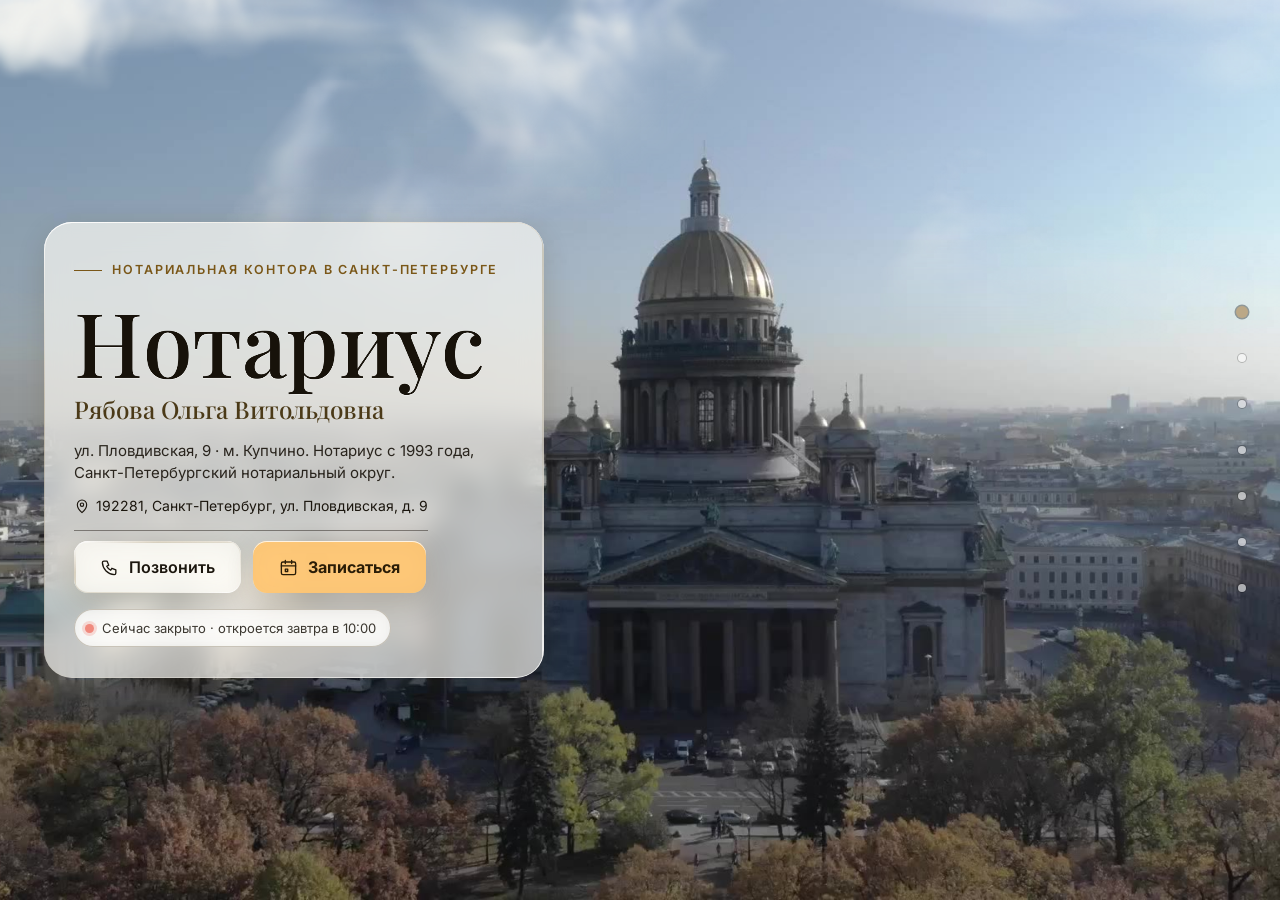
==== commit e0f50042: "Контакты: возвращён телефон +7 (812) 366-00-10 с подписью «общий телефон конторы» — в «Как нас найти" ====
--- a/index.html
+++ b/index.html
@@ -925,7 +925,7 @@
             <ul class="cl">
               <li><span class="cic"><svg class="ico"><use href="#ico-pin"/></svg></span><div><small data-i18n="lbl_address">Адрес</small><b><a class="addr-link" href="https://yandex.ru/maps/org/1414993983/" target="_blank" rel="noopener">192281, Санкт-Петербург, ул. Пловдивская, д. 9</a></b></div></li>
               <li class="li-metro"><span class="cic"><svg class="ico"><use href="#ico-metro"/></svg></span><div><small data-i18n="lbl_metro">Метро</small><b>Купчино</b></div></li>
-              <li><span class="cic"><svg class="ico"><use href="#ico-phone"/></svg></span><div><small data-i18n="lbl_phone">Телефоны</small><b><a class="tel" href="tel:+78127081917">+7 (812) 708-19-17</a></b></div></li>
+              <li><span class="cic"><svg class="ico"><use href="#ico-phone"/></svg></span><div><small data-i18n="lbl_phone">Телефоны</small><b><a class="tel" href="tel:+78127081917">+7 (812) 708-19-17</a></b><b class="tel2"><a class="tel-b" href="tel:+78123660010">+7 (812) 366-00-10</a><span class="tel-note" data-i18n="phone_common">общий телефон конторы</span></b></div></li>
               <li><span class="cic"><svg class="ico"><use href="#ico-mail"/></svg></span><div><small data-i18n="lbl_email">Почта</small><b><a class="mail" href="mailto:03200191@npspb.ru">03200191@npspb.ru</a></b></div></li>
               <li><span class="cic"><svg class="ico"><use href="#ico-clock"/></svg></span><div><small data-i18n="lbl_hours">Часы приёма</small><b data-i18n="hours_line">Пн 10:00–17:00; Вт 11:00–18:00; Ср — нет приёма; Чт 10:00–17:00; Пт 10:00–17:00; Сб, Вс — выходной</b><a class="hours-link" href="#" data-modal="hoursModal" data-i18n="hm_title">Часы работы</a></div></li>
               <li class="li-payment"><span class="cic"><svg class="ico"><use href="#ico-card"/></svg></span><div><small data-i18n="lbl_payment">Оплата</small><b class="pay-pills"><span class="pay-pill"><svg class="ico"><use href="#ico-cash"/></svg><span data-i18n="pay_cash">Наличные</span></span><span class="pay-pill"><svg class="ico"><use href="#ico-card"/></svg><span data-i18n="pay_card">Банковские карты</span></span><span class="pay-pill pay-logo"><img src="img/pay/mir.svg" alt="Мир" width="53" height="16" loading="lazy" decoding="async"></span><span class="pay-pill pay-logo"><img src="img/pay/sbp.svg" alt="СБП" width="35" height="20" loading="lazy" decoding="async"></span></b></div></li>
@@ -1053,7 +1053,7 @@
   </div>
 </div>
 
-<script>window.SITE = {"slug":"ryabova","lang":"ru","langs":["ru","en","uz","tg","kg","az","zh"],"base":"","name":"Рябова Ольга Витольдовна","name_ru":"Рябова Ольга Витольдовна","short_name":"Нотариус Рябова","url":"https://kristall2002-art.github.io/etalon-b-ryabova/","form_to":"03200191@npspb.ru","hours":{"mon":"10:00–17:00","tue":"11:00–18:00","wed":"","thu":"10:00–17:00","fri":"10:00–17:00","sat":"","sun":"","noappt":["wed"]},"phones":["+7 (812) 708-19-17"],"email":"03200191@npspb.ru","lat":59.8414922,"lon":30.3906568,"i18n":{"ru":{"_name":"Русский","_flag":"RU","nav_home":"Главная","nav_services":"Услуги","nav_about":"О нотариусе","nav_how":"Порядок приёма","nav_reviews":"Отзывы","nav_faq":"Вопросы","nav_contacts":"Контакты","nav_book":"Записаться","menu_all_services":"Все категории услуг","menu_pick":"Выберите категорию — откроется список действий","theme_toggle":"Тёмная / светлая тема","lang_label":"Язык","hero_kicker":"Нотариальная контора в Санкт-Петербурге","hero_notary":"Нотариус","hero_sub":"ул. Пловдивская, 9 · м. Купчино. Нотариус с 1993 года, Санкт-Петербургский нотариальный округ.","btn_book":"Записаться на приём","btn_services":"Все услуги","status_open":"Открыто сейчас","status_closed":"Сейчас закрыто","status_until":"до {t}","status_opens":"откроется {d} в {t}","status_today":"сегодня","status_tomorrow":"завтра","stat_years":"лет практики","stat_services":"видов услуг","stat_rating":"рейтинг на Яндекс.Картах","stat_langs":"языков на сайте","services_kicker":"Нотариальные услуги","services_title":"Чем мы можем помочь","services_desc":"Десять направлений и более 70 нотариальных действий. Нажмите на категорию, чтобы увидеть полный список.","svc_items":"действий","svc_open":"Открыть список","svc_book_this":"Записаться по этой услуге","svc_hint":"Нажмите на услугу — она подставится в форму записи","cat_realty":"Недвижимость и ипотека","cat_realty_d":"Сделки с квартирами, долями, залогом и рентой","cat_inherit":"Наследство и завещания","cat_inherit_d":"Завещания, наследственные дела, свидетельства о праве","cat_family":"Семья и брак","cat_family_d":"Брачный договор, алименты, материнский капитал, согласия","cat_power":"Доверенности","cat_power_d":"Любые доверенности, включая машиночитаемые","cat_business":"Бизнес и ООО","cat_business_d":"Доли, уставы, протоколы, опционы","cat_certify":"Свидетельствования","cat_certify_d":"Подписи, копии, переводы, факты","cat_deposit":"Депозит и обеспечение","cat_deposit_d":"Расчёты через нотариуса, залог движимого имущества","cat_statements":"Заявления и передача документов","cat_statements_d":"Официальная передача заявлений и документов","cat_digital":"Электронные и дистанционные услуги","cat_digital_d":"Онлайн-формат нотариальных действий","cat_other":"Прочие действия и выезд","cat_other_d":"Консультации, выезд, корпоративное обслуживание","about_kicker":"О нотариусе","about_title":"Более 30 лет нотариальной практики","about_p1":"Рябова Ольга Витольдовна — нотариус Санкт-Петербургского нотариального округа, осуществляет нотариальную деятельность с 1993 года. Реестровый номер 78/223-н/78, лицензия №125 от 23.04.1993, приказ №207-к от 23.06.1993 (Управление юстиции Ленгорисполкома).","about_p2":"Контора находится по адресу ул. Пловдивская, 9 — Фрунзенский район, Купчино. Нотариус и сотрудники конторы разъясняют правовые последствия каждого действия, проверяют документы и помогают выбрать форму сделки, которая защитит ваши интересы.","about_p3":"Нотариус удостоверяет сделки, доверенности и завещания, ведёт наследственные дела, свидетельствует подлинность подписей и верность копий, подаёт документы в Росреестр и ФНС в электронном виде.","cred_reg":"Реестровый номер","cred_lic":"Лицензия","cred_member":"Член палаты","cred_since":"Нотариус с","cred_pay":"Оплата","about_strong":"Чем силён","about_quote":"Нотариальный акт — это защита ваших прав сегодня и уверенность в завтрашнем дне.","how_kicker":"Шаг за шагом","how_title":"Порядок приёма","how_desc":"Понятный процесс в пять шагов — от звонка до готового документа.","step1_t":"Запись","step1_d":"Позвоните или оставьте заявку на сайте. Уточните услугу и удобное время.","step2_t":"Документы","step2_d":"Подготовьте документы по списку, который сообщат при записи. Оригиналы обязательны.","step3_t":"Консультация","step3_d":"Нотариус разъяснит правовые последствия, проверит документы и личности сторон.","step4_t":"Удостоверение","step4_d":"Подписание документа в присутствии нотариуса и совершение удостоверительной надписи.","step5_t":"Результат","step5_d":"Вы получаете готовый документ. При необходимости — электронная подача в Росреестр.","reviews_kicker":"Отзывы","reviews_title":"Что говорят клиенты","reviews_src":"По материалам отзывов на Яндекс.Картах и 2ГИС. Оценка — 4.4 из 5 по 33 отзывам.","reviews_link":"Все отзывы на Яндекс.Картах","reviews_gis":"Отзывы на 2ГИС","reviews_demo_note":"Демонстрационное наполнение: тексты отзывов — примеры оформления. Реальные отзывы подтягиваются с Яндекс.Карт и 2ГИС — ссылка ниже.","review_sample":"Пример оформления","review_real":"Реальный отзыв","reviews_count":"33 отзывов","badge_reviews":"33 отзывов на Яндекс.Картах","badge_hint":"Открыть отзывы на Яндекс.Картах","faq_kicker":"Вопросы и ответы","faq_title":"Частые вопросы","faq_desc":"Если не нашли ответ — позвоните +7 (812) 708-19-17, подскажем.","faq_more":"","faq1_q":"Нужна ли предварительная запись?","faq1_a":"Рекомендуем записаться заранее по телефону +7 (812) 708-19-17 или через форму на сайте — так вы не будете ждать в очереди. Часы приёма: Пн 10:00–17:00; Вт 11:00–18:00; Ср — нет приёма; Чт 10:00–17:00; Пт 10:00–17:00; Сб, Вс — выходной.","faq2_q":"Какие документы взять с собой?","faq2_a":"Всегда — паспорт каждого участника. Остальное зависит от действия: для сделки с недвижимостью — правоустанавливающие документы, для доверенности — данные представителя, для наследства — свидетельство о смерти и документы о родстве. Точный список сообщат при записи.","faq3_q":"Можно ли оплатить картой?","faq3_a":"Наличные и банковские карты.","faq4_q":"Работаете ли по субботам?","faq4_a":"Нет, суббота и воскресенье — выходные дни.","faq5_q":"Можно ли вызвать нотариуса на дом или в больницу?","faq5_a":"Да, выезд нотариуса возможен — на дом, в больницу, в офис организации. Время и условия выезда согласуются по телефону +7 (812) 708-19-17.","faq6_q":"Подаёте ли документы в Росреестр?","faq6_a":"Да. После удостоверения сделки нотариус направляет документы в Росреестр в электронном виде — без визита в МФЦ и с сокращённым сроком регистрации.","faq7_q":"Сколько стоит нотариальное действие?","faq7_a":"Стоимость складывается из нотариального тарифа, установленного законом, и платы за услуги правового и технического характера, единой для всех нотариусов Санкт-Петербурга. Точную сумму по вашему действию сообщат при записи.","faq8_q":"Как добраться до конторы?","faq8_a":"Адрес: ул. Пловдивская, 9, Фрунзенский район, Купчино. Метро: Купчино. Нажмите на адрес в любом месте сайта — откроется Яндекс.Карта с маршрутом.","faq9_q":"Что делать, если участник сделки не говорит по-русски?","faq9_a":"Нотариальное действие совершается на русском языке. Если участник не владеет русским, потребуется переводчик — его участие и данные указываются в документе. Договоритесь об этом заранее при записи.","faq10_q":"Нужно ли присутствие того, на кого оформляется доверенность?","faq10_a":"Нет. Для доверенности достаточно присутствия доверителя с паспортом; о представителе нужны паспортные данные. Представитель получает доверенность позже — лично или через доверителя.","contacts_kicker":"Контакты","contacts_title":"Как нас найти","lbl_address":"Адрес","lbl_metro":"Метро","lbl_phone":"Телефоны","lbl_email":"Почта","lbl_hours":"Часы приёма","lbl_payment":"Оплата","btn_route":"Проложить маршрут","btn_map":"Открыть на Яндекс.Картах","hours_mf":"Пн–Пт","hours_sat":"Сб","hours_sun":"Вс","form_title":"Записаться на приём","form_desc":"Заполните форму — откроется ваш почтовый клиент с готовым письмом. Или позвоните +7 (812) 708-19-17.","f_name":"Ваше имя","f_phone":"Телефон","f_lang":"Язык обращения","f_service":"Услуга","f_service_ph":"Выберите категорию услуги","f_time":"Удобное время","f_time_ph":"Например: вторник после 15:00","f_comment":"Комментарий","f_comment_ph":"Кратко опишите задачу","f_submit":"Отправить заявку","f_note":"Нажимая кнопку, вы открываете письмо в своём почтовом приложении — проверьте и отправьте его.","f_err_name":"Укажите имя","f_err_phone":"Укажите телефон в формате +7 …","f_err_service":"Выберите услугу","f_sent":"Письмо сформировано и открыто в почтовой программе. Если оно не открылось (например, на телефоне нет почты) — скопируйте адрес и напишите нам вручную или позвоните +7 (812) 708-19-17.","mail_subject":"Запись к нотариусу — Нотариус Рябова","mail_intro":"Заявка на приём с сайта Нотариус Рябова","bar_route":"Маршрут","bar_call":"Позвонить","bar_write":"Написать","bar_book":"Записаться","bar_hours":"Часы","bar_tg":"Telegram","bar_mail":"Почта","hm_title":"Часы работы","hm_today":"сегодня","hm_closed":"выходной","hm_outside":"Вне часов приёма","hm_outside_text":"Оставьте заявку через форму на сайте или напишите на почту — ответим в ближайший рабочий день.","day_mon":"Понедельник","day_tue":"Вторник","day_wed":"Среда","day_thu":"Четверг","day_fri":"Пятница","day_sat":"Суббота","day_sun":"Воскресенье","modal_close":"Закрыть","foot_rights":"© 2026 Нотариус Рябова. Санкт-Петербургский нотариальный округ. Реестровый номер 78/223-н/78.","foot_disclaimer":"Информация на сайте носит справочный характер и не является публичной офертой. Стоимость услуг уточняйте по телефону.","foot_made":"Сайт создан на основе открытых данных Федеральной нотариальной палаты, Яндекс.Карт и 2ГИС.","foot_demo":"Демонстрационный проект веб-агентства «в сети» — показывает, каким может быть сайт нотариуса. Это не официальный сайт нотариальной конторы.","meta_title":"Нотариус Рябова О. В. — ул. Пловдивская, 9, СПб","meta_title_short":"Нотариус Рябова О. В. — Санкт-Петербург","meta_desc":"Нотариус Рябова О. В., ул. Пловдивская, 9. Пн 10:00–17:00; Вт 11:00–18:00; Ср — нет приёма; Чт 10:00–17:00; Пт 10:00–17:00; Сб, Вс — выходной. Наследство, доверенности, сделки, ООО. Запись: +7 (812) 708-19-17.","meta_desc_short":"Нотариус Рябова О. В., ул. Пловдивская, 9. Наследство, доверенности, сделки с недвижимостью, ООО. Запись: +7 (812) 708-19-17.","val_okrug":"Санкт-Петербургский нотариальный округ","val_okrug_gen":"Санкт-Петербургского нотариального округа","metro_prefix":"м. ","aria_menu":"Меню","aria_sections":"Разделы","aria_quick":"Быстрые действия","aria_map":"Карта: ул. Пловдивская, 9","img_alt":"Санкт-Петербург, Фрунзенский район, Купчино","lang_switch":"Языки сайта","mail_lbl_notary":"Нотариус","mail_lbl_name":"Имя","mail_lbl_phone":"Телефон","mail_lbl_lang":"Язык обращения","mail_lbl_service":"Услуга","mail_lbl_time":"Удобное время","mail_lbl_comment":"Комментарий","mail_lbl_site":"Сайт","lbl_messengers":"Мессенджеры","status_docs_last":"документы принимают до {t}","status_docs_over":"приём документов на сегодня закончен","info_title":"Материалы конторы","info_sub":"Тексты и документы нотариальной конторы","info_tariffs":"Тарифы","info_docs":"Какие документы нужны","info_articles":"Разъяснения нотариуса","info_useful":"Полезная информация","info_pdn":"Обработка персональных данных","info_file":"Скачать","info_ru_note":"","info_open":"Открыть","foot_photos":"Фото фонов","a11y_bigger":"Крупнее","a11y_smaller":"Мельче","a11y_contrast":"Для слабовидящих","book_pick_title":"Как удобнее записаться?","book_mail":"Написать на почту","hours_line":"Пн 10:00–17:00; Вт 11:00–18:00; Ср — нет приёма; Чт 10:00–17:00; Пт 10:00–17:00; Сб, Вс — выходной","hm_noappt":"нет приёма","pay_cash":"Наличные","pay_card":"Банковские карты","brand_role":"Нотариус","cb_btn":"Заказать обратный звонок","cb_title":"Заказать обратный звонок","cb_sub":"Оставьте номер — откроется письмо нотариусу с просьбой перезвонить.","cb_back":"Назад","f_email":"Почта","f_optional":"необязательно","f_err_email":"Проверьте адрес почты","cb_service":"Какая услуга нужна","cb_service_ph":"Выберите услугу","cb_service_other":"Консультация / не знаю","cb_time":"Удобное время для звонка","cb_time_ph":"Например: завтра после 15:00","cb_submit":"Заказать звонок","cb_note":"Нажимая кнопку, вы открываете письмо в своём почтовом приложении — проверьте и отправьте его.","cb_sent":"Письмо сформировано и открыто в почтовой программе. Если оно не открылось (например, на телефоне нет почты) — скопируйте адрес и напишите нам вручную или позвоните +7 (812) 708-19-17.","mail_cb_subject":"Просьба перезвонить — Нотариус Рябова","mail_cb_intro":"Прошу перезвонить мне","mail_cb_about":"по вопросу","mail_cb_time":"Удобное время для звонка","mail_lbl_email":"Почта","mail_modal_title":"Написать на почту","mail_modal_sub":"Заполните форму — откроется ваша почтовая программа с готовым письмом нотариусу.","mail_addr_lbl":"Адрес для писем","mail_copy":"Скопировать адрес","mail_copied":"Адрес скопирован","tel_title":"Позвонить","tel_sub":"Звоните в часы приёма — ответим на вопросы и запишем на приём."}},"svc":{},"cats":[{"id":"realty","icon":"home","items":["Купля-продажа квартиры, дома, участка","Продажа доли в квартире","Дарение недвижимости","Договор ренты и пожизненного содержания с иждивением","Договор ипотеки доли в праве общей собственности","Уведомление сособственника о продаже доли","Соглашение об определении долей","Соглашение о порядке пользования помещением","Предварительный договор","Электронная подача документов в Росреестр"]},{"id":"inherit","icon":"scroll","items":["Удостоверение завещания","Совместное завещание супругов","Наследственный договор","Открытие и ведение наследственного дела","Свидетельство о праве на наследство","Соглашение о разделе наследственного имущества","Принятие мер по охране наследства","Выезд к завещателю на дом или в больницу"]},{"id":"family","icon":"heart","items":["Брачный договор","Соглашение о разделе совместно нажитого имущества","Соглашение об уплате алиментов","Оформление материнского капитала в долевую собственность","Согласие супруга на сделку","Согласие на выезд ребёнка за границу","Согласие на регистрацию по месту жительства"]},{"id":"power","icon":"key","items":["Генеральная доверенность","На управление и распоряжение автомобилем","На управление квартирой","На представление интересов в суде","На представление интересов несовершеннолетнего","На получение пенсии и пособий","На ведение наследственного дела","На получение документов","На распоряжение банковским счётом","Машиночитаемая доверенность (МЧД)","Отмена доверенности"]},{"id":"business","icon":"briefcase","items":["Купля-продажа доли в уставном капитале ООО","Дарение доли в уставном капитале","Залог доли","Удостоверение решения единственного участника","Удостоверение протокола общего собрания участников","Акцепт безотзывной оферты о продаже доли","Опционный договор и соглашение о предоставлении опциона","Договор конвертируемого займа","Заявление о выходе участника из ООО","Договор инвестиционного товарищества","Соглашение об управлении хозяйственным партнёрством"]},{"id":"certify","icon":"stamp","items":["Свидетельствование подлинности подписи","Свидетельствование верности копий документов и выписок","Свидетельствование верности перевода","Удостоверение времени предъявления документа","Удостоверение равнозначности электронного и бумажного документа","Удостоверение факта нахождения гражданина в живых","Обеспечение доказательств в интернете (осмотр сайта)"]},{"id":"deposit","icon":"safe","items":["Нотариальный депозит по сделке с недвижимостью","Депозит при банкротстве","Регистрация уведомления о залоге движимого имущества","Выписка из реестра уведомлений о залоге","Исполнительная надпись","Протест векселя"]},{"id":"statements","icon":"mail","items":["Передача заявлений и документов почтой и по каналам связи","Свидетельство о передаче заявления","Принятие на хранение документов","Обеспечение доказательств"]},{"id":"digital","icon":"chip","items":["Дистанционная сделка с участием двух нотариусов","Электронная подача документов в Росреестр и ФНС","Удостоверение равнозначности документов","Выписки из ЕГРН и ЕГРЮЛ через нотариуса","Машиночитаемые доверенности"]},{"id":"other","icon":"plus","items":["Правовая консультация по нотариальному действию","Выезд нотариуса на дом, в больницу, в офис","Корпоративное обслуживание организаций","Составление проектов договоров и заявлений","Помощь в подборе формы сделки"]}],"content_url":"content.json"};</script>
+<script>window.SITE = {"slug":"ryabova","lang":"ru","langs":["ru","en","uz","tg","kg","az","zh"],"base":"","name":"Рябова Ольга Витольдовна","name_ru":"Рябова Ольга Витольдовна","short_name":"Нотариус Рябова","url":"https://kristall2002-art.github.io/etalon-b-ryabova/","form_to":"03200191@npspb.ru","hours":{"mon":"10:00–17:00","tue":"11:00–18:00","wed":"","thu":"10:00–17:00","fri":"10:00–17:00","sat":"","sun":"","noappt":["wed"]},"phones":["+7 (812) 708-19-17"],"email":"03200191@npspb.ru","lat":59.8414922,"lon":30.3906568,"i18n":{"ru":{"_name":"Русский","_flag":"RU","nav_home":"Главная","nav_services":"Услуги","nav_about":"О нотариусе","nav_how":"Порядок приёма","nav_reviews":"Отзывы","nav_faq":"Вопросы","nav_contacts":"Контакты","nav_book":"Записаться","menu_all_services":"Все категории услуг","menu_pick":"Выберите категорию — откроется список действий","theme_toggle":"Тёмная / светлая тема","lang_label":"Язык","hero_kicker":"Нотариальная контора в Санкт-Петербурге","hero_notary":"Нотариус","hero_sub":"ул. Пловдивская, 9 · м. Купчино. Нотариус с 1993 года, Санкт-Петербургский нотариальный округ.","btn_book":"Записаться на приём","btn_services":"Все услуги","status_open":"Открыто сейчас","status_closed":"Сейчас закрыто","status_until":"до {t}","status_opens":"откроется {d} в {t}","status_today":"сегодня","status_tomorrow":"завтра","stat_years":"лет практики","stat_services":"видов услуг","stat_rating":"рейтинг на Яндекс.Картах","stat_langs":"языков на сайте","services_kicker":"Нотариальные услуги","services_title":"Чем мы можем помочь","services_desc":"Десять направлений и более 70 нотариальных действий. Нажмите на категорию, чтобы увидеть полный список.","svc_items":"действий","svc_open":"Открыть список","svc_book_this":"Записаться по этой услуге","svc_hint":"Нажмите на услугу — она подставится в форму записи","cat_realty":"Недвижимость и ипотека","cat_realty_d":"Сделки с квартирами, долями, залогом и рентой","cat_inherit":"Наследство и завещания","cat_inherit_d":"Завещания, наследственные дела, свидетельства о праве","cat_family":"Семья и брак","cat_family_d":"Брачный договор, алименты, материнский капитал, согласия","cat_power":"Доверенности","cat_power_d":"Любые доверенности, включая машиночитаемые","cat_business":"Бизнес и ООО","cat_business_d":"Доли, уставы, протоколы, опционы","cat_certify":"Свидетельствования","cat_certify_d":"Подписи, копии, переводы, факты","cat_deposit":"Депозит и обеспечение","cat_deposit_d":"Расчёты через нотариуса, залог движимого имущества","cat_statements":"Заявления и передача документов","cat_statements_d":"Официальная передача заявлений и документов","cat_digital":"Электронные и дистанционные услуги","cat_digital_d":"Онлайн-формат нотариальных действий","cat_other":"Прочие действия и выезд","cat_other_d":"Консультации, выезд, корпоративное обслуживание","about_kicker":"О нотариусе","about_title":"Более 30 лет нотариальной практики","about_p1":"Рябова Ольга Витольдовна — нотариус Санкт-Петербургского нотариального округа, осуществляет нотариальную деятельность с 1993 года. Реестровый номер 78/223-н/78, лицензия №125 от 23.04.1993, приказ №207-к от 23.06.1993 (Управление юстиции Ленгорисполкома).","about_p2":"Контора находится по адресу ул. Пловдивская, 9 — Фрунзенский район, Купчино. Нотариус и сотрудники конторы разъясняют правовые последствия каждого действия, проверяют документы и помогают выбрать форму сделки, которая защитит ваши интересы.","about_p3":"Нотариус удостоверяет сделки, доверенности и завещания, ведёт наследственные дела, свидетельствует подлинность подписей и верность копий, подаёт документы в Росреестр и ФНС в электронном виде.","cred_reg":"Реестровый номер","cred_lic":"Лицензия","cred_member":"Член палаты","cred_since":"Нотариус с","cred_pay":"Оплата","about_strong":"Чем силён","about_quote":"Нотариальный акт — это защита ваших прав сегодня и уверенность в завтрашнем дне.","how_kicker":"Шаг за шагом","how_title":"Порядок приёма","how_desc":"Понятный процесс в пять шагов — от звонка до готового документа.","step1_t":"Запись","step1_d":"Позвоните или оставьте заявку на сайте. Уточните услугу и удобное время.","step2_t":"Документы","step2_d":"Подготовьте документы по списку, который сообщат при записи. Оригиналы обязательны.","step3_t":"Консультация","step3_d":"Нотариус разъяснит правовые последствия, проверит документы и личности сторон.","step4_t":"Удостоверение","step4_d":"Подписание документа в присутствии нотариуса и совершение удостоверительной надписи.","step5_t":"Результат","step5_d":"Вы получаете готовый документ. При необходимости — электронная подача в Росреестр.","reviews_kicker":"Отзывы","reviews_title":"Что говорят клиенты","reviews_src":"По материалам отзывов на Яндекс.Картах и 2ГИС. Оценка — 4.4 из 5 по 33 отзывам.","reviews_link":"Все отзывы на Яндекс.Картах","reviews_gis":"Отзывы на 2ГИС","reviews_demo_note":"Демонстрационное наполнение: тексты отзывов — примеры оформления. Реальные отзывы подтягиваются с Яндекс.Карт и 2ГИС — ссылка ниже.","review_sample":"Пример оформления","review_real":"Реальный отзыв","reviews_count":"33 отзывов","badge_reviews":"33 отзывов на Яндекс.Картах","badge_hint":"Открыть отзывы на Яндекс.Картах","faq_kicker":"Вопросы и ответы","faq_title":"Частые вопросы","faq_desc":"Если не нашли ответ — позвоните +7 (812) 708-19-17, подскажем.","faq_more":"","faq1_q":"Нужна ли предварительная запись?","faq1_a":"Рекомендуем записаться заранее по телефону +7 (812) 708-19-17 или через форму на сайте — так вы не будете ждать в очереди. Часы приёма: Пн 10:00–17:00; Вт 11:00–18:00; Ср — нет приёма; Чт 10:00–17:00; Пт 10:00–17:00; Сб, Вс — выходной.","faq2_q":"Какие документы взять с собой?","faq2_a":"Всегда — паспорт каждого участника. Остальное зависит от действия: для сделки с недвижимостью — правоустанавливающие документы, для доверенности — данные представителя, для наследства — свидетельство о смерти и документы о родстве. Точный список сообщат при записи.","faq3_q":"Можно ли оплатить картой?","faq3_a":"Наличные и банковские карты.","faq4_q":"Работаете ли по субботам?","faq4_a":"Нет, суббота и воскресенье — выходные дни.","faq5_q":"Можно ли вызвать нотариуса на дом или в больницу?","faq5_a":"Да, выезд нотариуса возможен — на дом, в больницу, в офис организации. Время и условия выезда согласуются по телефону +7 (812) 708-19-17.","faq6_q":"Подаёте ли документы в Росреестр?","faq6_a":"Да. После удостоверения сделки нотариус направляет документы в Росреестр в электронном виде — без визита в МФЦ и с сокращённым сроком регистрации.","faq7_q":"Сколько стоит нотариальное действие?","faq7_a":"Стоимость складывается из нотариального тарифа, установленного законом, и платы за услуги правового и технического характера, единой для всех нотариусов Санкт-Петербурга. Точную сумму по вашему действию сообщат при записи.","faq8_q":"Как добраться до конторы?","faq8_a":"Адрес: ул. Пловдивская, 9, Фрунзенский район, Купчино. Метро: Купчино. Нажмите на адрес в любом месте сайта — откроется Яндекс.Карта с маршрутом.","faq9_q":"Что делать, если участник сделки не говорит по-русски?","faq9_a":"Нотариальное действие совершается на русском языке. Если участник не владеет русским, потребуется переводчик — его участие и данные указываются в документе. Договоритесь об этом заранее при записи.","faq10_q":"Нужно ли присутствие того, на кого оформляется доверенность?","faq10_a":"Нет. Для доверенности достаточно присутствия доверителя с паспортом; о представителе нужны паспортные данные. Представитель получает доверенность позже — лично или через доверителя.","contacts_kicker":"Контакты","contacts_title":"Как нас найти","lbl_address":"Адрес","lbl_metro":"Метро","lbl_phone":"Телефоны","lbl_email":"Почта","lbl_hours":"Часы приёма","lbl_payment":"Оплата","btn_route":"Проложить маршрут","btn_map":"Открыть на Яндекс.Картах","hours_mf":"Пн–Пт","hours_sat":"Сб","hours_sun":"Вс","form_title":"Записаться на приём","form_desc":"Заполните форму — откроется ваш почтовый клиент с готовым письмом. Или позвоните +7 (812) 708-19-17.","f_name":"Ваше имя","f_phone":"Телефон","f_lang":"Язык обращения","f_service":"Услуга","f_service_ph":"Выберите категорию услуги","f_time":"Удобное время","f_time_ph":"Например: вторник после 15:00","f_comment":"Комментарий","f_comment_ph":"Кратко опишите задачу","f_submit":"Отправить заявку","f_note":"Нажимая кнопку, вы открываете письмо в своём почтовом приложении — проверьте и отправьте его.","f_err_name":"Укажите имя","f_err_phone":"Укажите телефон в формате +7 …","f_err_service":"Выберите услугу","f_sent":"Письмо сформировано и открыто в почтовой программе. Если оно не открылось (например, на телефоне нет почты) — скопируйте адрес и напишите нам вручную или позвоните +7 (812) 708-19-17.","mail_subject":"Запись к нотариусу — Нотариус Рябова","mail_intro":"Заявка на приём с сайта Нотариус Рябова","bar_route":"Маршрут","bar_call":"Позвонить","bar_write":"Написать","bar_book":"Записаться","bar_hours":"Часы","bar_tg":"Telegram","bar_mail":"Почта","hm_title":"Часы работы","hm_today":"сегодня","hm_closed":"выходной","hm_outside":"Вне часов приёма","hm_outside_text":"Оставьте заявку через форму на сайте или напишите на почту — ответим в ближайший рабочий день.","day_mon":"Понедельник","day_tue":"Вторник","day_wed":"Среда","day_thu":"Четверг","day_fri":"Пятница","day_sat":"Суббота","day_sun":"Воскресенье","modal_close":"Закрыть","foot_rights":"© 2026 Нотариус Рябова. Санкт-Петербургский нотариальный округ. Реестровый номер 78/223-н/78.","foot_disclaimer":"Информация на сайте носит справочный характер и не является публичной офертой. Стоимость услуг уточняйте по телефону.","foot_made":"Сайт создан на основе открытых данных Федеральной нотариальной палаты, Яндекс.Карт и 2ГИС.","foot_demo":"Демонстрационный проект веб-агентства «в сети» — показывает, каким может быть сайт нотариуса. Это не официальный сайт нотариальной конторы.","meta_title":"Нотариус Рябова О. В. — ул. Пловдивская, 9, СПб","meta_title_short":"Нотариус Рябова О. В. — Санкт-Петербург","meta_desc":"Нотариус Рябова О. В., ул. Пловдивская, 9. Пн 10:00–17:00; Вт 11:00–18:00; Ср — нет приёма; Чт 10:00–17:00; Пт 10:00–17:00; Сб, Вс — выходной. Наследство, доверенности, сделки, ООО. Запись: +7 (812) 708-19-17.","meta_desc_short":"Нотариус Рябова О. В., ул. Пловдивская, 9. Наследство, доверенности, сделки с недвижимостью, ООО. Запись: +7 (812) 708-19-17.","val_okrug":"Санкт-Петербургский нотариальный округ","val_okrug_gen":"Санкт-Петербургского нотариального округа","metro_prefix":"м. ","aria_menu":"Меню","aria_sections":"Разделы","aria_quick":"Быстрые действия","aria_map":"Карта: ул. Пловдивская, 9","img_alt":"Санкт-Петербург, Фрунзенский район, Купчино","lang_switch":"Языки сайта","mail_lbl_notary":"Нотариус","mail_lbl_name":"Имя","mail_lbl_phone":"Телефон","mail_lbl_lang":"Язык обращения","mail_lbl_service":"Услуга","mail_lbl_time":"Удобное время","mail_lbl_comment":"Комментарий","mail_lbl_site":"Сайт","lbl_messengers":"Мессенджеры","status_docs_last":"документы принимают до {t}","status_docs_over":"приём документов на сегодня закончен","info_title":"Материалы конторы","info_sub":"Тексты и документы нотариальной конторы","info_tariffs":"Тарифы","info_docs":"Какие документы нужны","info_articles":"Разъяснения нотариуса","info_useful":"Полезная информация","info_pdn":"Обработка персональных данных","info_file":"Скачать","info_ru_note":"","info_open":"Открыть","foot_photos":"Фото фонов","a11y_bigger":"Крупнее","a11y_smaller":"Мельче","a11y_contrast":"Для слабовидящих","book_pick_title":"Как удобнее записаться?","book_mail":"Написать на почту","hours_line":"Пн 10:00–17:00; Вт 11:00–18:00; Ср — нет приёма; Чт 10:00–17:00; Пт 10:00–17:00; Сб, Вс — выходной","hm_noappt":"нет приёма","pay_cash":"Наличные","pay_card":"Банковские карты","brand_role":"Нотариус","cb_btn":"Заказать обратный звонок","cb_title":"Заказать обратный звонок","cb_sub":"Оставьте номер — откроется письмо нотариусу с просьбой перезвонить.","cb_back":"Назад","f_email":"Почта","f_optional":"необязательно","f_err_email":"Проверьте адрес почты","cb_service":"Какая услуга нужна","cb_service_ph":"Выберите услугу","cb_service_other":"Консультация / не знаю","cb_time":"Удобное время для звонка","cb_time_ph":"Например: завтра после 15:00","cb_submit":"Заказать звонок","cb_note":"Нажимая кнопку, вы открываете письмо в своём почтовом приложении — проверьте и отправьте его.","cb_sent":"Письмо сформировано и открыто в почтовой программе. Если оно не открылось (например, на телефоне нет почты) — скопируйте адрес и напишите нам вручную или позвоните +7 (812) 708-19-17.","mail_cb_subject":"Просьба перезвонить — Нотариус Рябова","mail_cb_intro":"Прошу перезвонить мне","mail_cb_about":"по вопросу","mail_cb_time":"Удобное время для звонка","mail_lbl_email":"Почта","mail_modal_title":"Написать на почту","mail_modal_sub":"Заполните форму — откроется ваша почтовая программа с готовым письмом нотариусу.","mail_addr_lbl":"Адрес для писем","mail_copy":"Скопировать адрес","mail_copied":"Адрес скопирован","tel_title":"Позвонить","tel_sub":"Звоните в часы приёма — ответим на вопросы и запишем на приём.","phone_common":"общий телефон конторы"}},"svc":{},"cats":[{"id":"realty","icon":"home","items":["Купля-продажа квартиры, дома, участка","Продажа доли в квартире","Дарение недвижимости","Договор ренты и пожизненного содержания с иждивением","Договор ипотеки доли в праве общей собственности","Уведомление сособственника о продаже доли","Соглашение об определении долей","Соглашение о порядке пользования помещением","Предварительный договор","Электронная подача документов в Росреестр"]},{"id":"inherit","icon":"scroll","items":["Удостоверение завещания","Совместное завещание супругов","Наследственный договор","Открытие и ведение наследственного дела","Свидетельство о праве на наследство","Соглашение о разделе наследственного имущества","Принятие мер по охране наследства","Выезд к завещателю на дом или в больницу"]},{"id":"family","icon":"heart","items":["Брачный договор","Соглашение о разделе совместно нажитого имущества","Соглашение об уплате алиментов","Оформление материнского капитала в долевую собственность","Согласие супруга на сделку","Согласие на выезд ребёнка за границу","Согласие на регистрацию по месту жительства"]},{"id":"power","icon":"key","items":["Генеральная доверенность","На управление и распоряжение автомобилем","На управление квартирой","На представление интересов в суде","На представление интересов несовершеннолетнего","На получение пенсии и пособий","На ведение наследственного дела","На получение документов","На распоряжение банковским счётом","Машиночитаемая доверенность (МЧД)","Отмена доверенности"]},{"id":"business","icon":"briefcase","items":["Купля-продажа доли в уставном капитале ООО","Дарение доли в уставном капитале","Залог доли","Удостоверение решения единственного участника","Удостоверение протокола общего собрания участников","Акцепт безотзывной оферты о продаже доли","Опционный договор и соглашение о предоставлении опциона","Договор конвертируемого займа","Заявление о выходе участника из ООО","Договор инвестиционного товарищества","Соглашение об управлении хозяйственным партнёрством"]},{"id":"certify","icon":"stamp","items":["Свидетельствование подлинности подписи","Свидетельствование верности копий документов и выписок","Свидетельствование верности перевода","Удостоверение времени предъявления документа","Удостоверение равнозначности электронного и бумажного документа","Удостоверение факта нахождения гражданина в живых","Обеспечение доказательств в интернете (осмотр сайта)"]},{"id":"deposit","icon":"safe","items":["Нотариальный депозит по сделке с недвижимостью","Депозит при банкротстве","Регистрация уведомления о залоге движимого имущества","Выписка из реестра уведомлений о залоге","Исполнительная надпись","Протест векселя"]},{"id":"statements","icon":"mail","items":["Передача заявлений и документов почтой и по каналам связи","Свидетельство о передаче заявления","Принятие на хранение документов","Обеспечение доказательств"]},{"id":"digital","icon":"chip","items":["Дистанционная сделка с участием двух нотариусов","Электронная подача документов в Росреестр и ФНС","Удостоверение равнозначности документов","Выписки из ЕГРН и ЕГРЮЛ через нотариуса","Машиночитаемые доверенности"]},{"id":"other","icon":"plus","items":["Правовая консультация по нотариальному действию","Выезд нотариуса на дом, в больницу, в офис","Корпоративное обслуживание организаций","Составление проектов договоров и заявлений","Помощь в подборе формы сделки"]}],"content_url":"content.json","phone2":"+7 (812) 366-00-10"};</script>
 <script>
 /* Notary site engine: full-page scroller, i18n, theme, menus, modals, hours status, form. No dependencies. */
 (function () {
@@ -1572,6 +1572,7 @@
     var num = (S.phones || [])[0] || '', href = 'tel:' + num.replace(/[^\d+]/g, '');
     return '<h3>' + esch(t('tel_title')) + '</h3><p class="fdesc">' + esch(t('tel_sub')) + '</p>' +
       '<a class="tel-num" href="' + esch(href) + '">' + esch(num) + '</a>' +
+      (S.phone2 ? '<a class="tel-num2" href="tel:' + esch(S.phone2.replace(/[^\d+]/g, '')) + '"><b>' + esch(S.phone2) + '</b><span>' + esch(t('phone_common')) + '</span></a>' : '') +
       '<a class="btn btn-primary tel-call" href="' + esch(href) + '"><svg class="ico"><use href="#ico-phone"/></svg><span>' + esch(t('bar_call')) + '</span></a>' +
       '<div class="tel-hours"><b>' + esch(t('lbl_hours')) + '</b><table class="hours-t hours-mini"><tbody>' + rows + '</tbody></table></div>' +
       '<div class="cb-actions solo"><button class="btn btn-ghost cb-back-btn" type="button"><svg class="ico" style="transform:rotate(180deg)"><use href="#ico-arrow"/></svg><span>' + esch(t('cb_back')) + '</span></button></div>';
--- a/css/etalon.css
+++ b/css/etalon.css
@@ -637,13 +637,22 @@
 .fok .mail-addr.in-ok{margin-top:8px}
 .fok .mail-addr b{color:inherit}
 .cb-actions.solo{grid-template-columns:1fr}
+/* второй телефон в списке контактов: подпись под номером */
+.cl .tel2{margin-top:6px}
+.cl a.tel-b{display:inline-block;padding:7px 0;margin:-7px 0}
+.cl a.tel-b:hover{color:var(--accent-d)}
+.cl .tel-note{display:block;font-size:12.5px;font-weight:400;color:var(--muted);line-height:1.3;margin-top:1px}
 /* обратная сторона «Позвонить»: крупный номер, кнопка, часы приёма */
 .fb-view[hidden]{display:none}
 /* размер номера считается от ширины самой плашки (container query): не вылезает ни на узком телефоне, ни при «А+» */
 .fb-view[data-view="tel"]{container-type:inline-size}
 .tel-num{display:block;margin-top:14px;text-align:center;font-family:var(--serif);font-weight:600;font-size:clamp(18px,9cqi,34px);letter-spacing:.01em;line-height:1.15;color:var(--text);white-space:nowrap}
 .tel-num:hover{color:var(--accent-d)}
-.tel-call{width:100%;margin-top:12px}
+.tel-num2{display:flex;flex-direction:column;align-items:center;gap:1px;margin-top:4px;padding:8px 0;color:var(--text);line-height:1.25;text-align:center}
+.tel-num2 b{font-size:17px;font-weight:600;white-space:nowrap}
+.tel-num2 span{font-size:12.5px;color:var(--muted)}
+.tel-num2:hover b{color:var(--accent-d)}
+.tel-call{width:100%;margin-top:8px}
 .tel-hours{margin-top:12px}
 .tel-hours > b{display:block;font-size:13px;font-weight:500;color:var(--muted)}
 .hours-mini{margin-top:2px;font-size:13.5px}
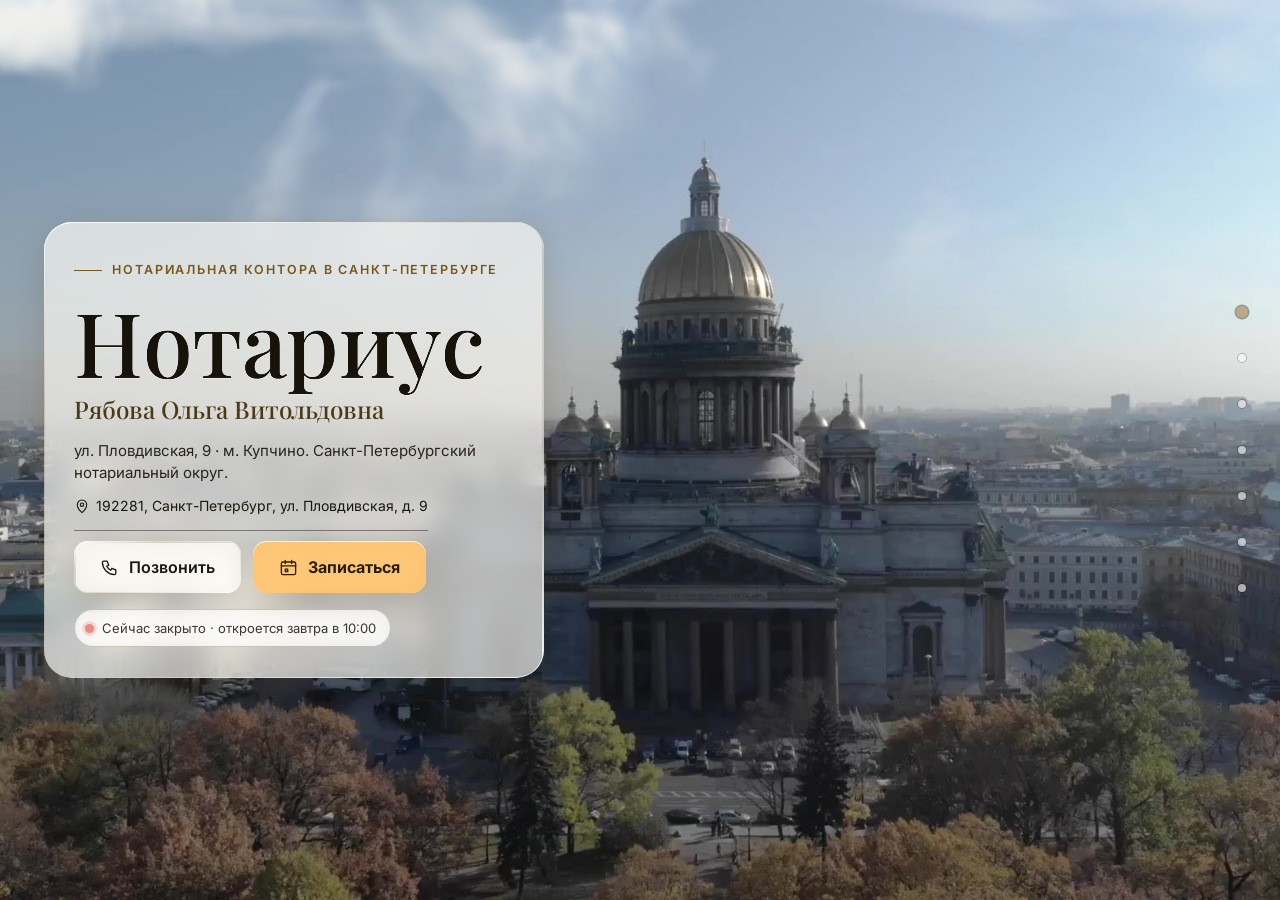
==== commit 3c3d34b2: "Б-1 (п. 3.4 Стандартов ФНП): убраны стаж и самореклама — «Нотариус с 1993 года», «Более 30 лет нотар" ====
--- a/index.html
+++ b/index.html
@@ -615,7 +615,7 @@
 </style>
 <link rel="stylesheet" href="css/etalon.css">
 <link rel="stylesheet" href="css/title-b.css">
-<script type="application/ld+json">{"@context":"https://schema.org","@type":["Notary","LegalService","LocalBusiness"],"@id":"https://kristall2002-art.github.io/etalon-b-ryabova/#org","name":"Нотариус Рябова Ольга Витольдовна","alternateName":["Нотариус Рябова"],"url":"https://kristall2002-art.github.io/etalon-b-ryabova/","image":"https://kristall2002-art.github.io/etalon-b-ryabova/img/hero-poster.jpg","description":"Нотариус Рябова О. В., ул. Пловдивская, 9. Наследство, доверенности, сделки с недвижимостью, ООО. Запись: +7 (812) 708-19-17.","telephone":"+78127081917","email":"03200191@npspb.ru","address":{"@type":"PostalAddress","streetAddress":"ул. Пловдивская, д. 9","addressLocality":"Санкт-Петербург","postalCode":"192281","addressRegion":"Санкт-Петербург","addressCountry":"RU"},"geo":{"@type":"GeoCoordinates","latitude":59.8414922,"longitude":30.3906568},"hasMap":"https://yandex.ru/maps/org/1414993983/","openingHoursSpecification":[{"@type":"OpeningHoursSpecification","dayOfWeek":["Monday","Thursday","Friday"],"opens":"10:00","closes":"17:00"},{"@type":"OpeningHoursSpecification","dayOfWeek":"Tuesday","opens":"11:00","closes":"18:00"}],"areaServed":[{"@type":"City","name":"Санкт-Петербург"},{"@type":"State","name":"Ленинградская область"}],"paymentAccepted":"Наличные и банковские карты","currenciesAccepted":"RUB","priceRange":"₽₽","foundingDate":"1993","knowsLanguage":["ru","en","uz","tg","ky","az","zh"],"sameAs":["https://yandex.ru/maps/org/1414993983/"],"employee":{"@type":"Person","name":"Рябова Ольга Витольдовна","alternateName":"Рябова Ольга Витольдовна","jobTitle":"Нотариус","memberOf":{"@type":"Organization","name":"Нотариальная палата Санкт-Петербурга","alternateName":"Нотариальная палата Санкт-Петербурга"},"identifier":"78/223-н/78"},"hasOfferCatalog":{"@type":"OfferCatalog","name":"Нотариальные услуги","itemListElement":[{"@type":"OfferCatalog","name":"Недвижимость и ипотека","itemListElement":[{"@type":"Offer","itemOffered":{"@type":"Service","name":"Купля-продажа квартиры, дома, участка","serviceType":"Недвижимость и ипотека"}},{"@type":"Offer","itemOffered":{"@type":"Service","name":"Продажа доли в квартире","serviceType":"Недвижимость и ипотека"}},{"@type":"Offer","itemOffered":{"@type":"Service","name":"Дарение недвижимости","serviceType":"Недвижимость и ипотека"}},{"@type":"Offer","itemOffered":{"@type":"Service","name":"Договор ренты и пожизненного содержания с иждивением","serviceType":"Недвижимость и ипотека"}},{"@type":"Offer","itemOffered":{"@type":"Service","name":"Договор ипотеки доли в праве общей собственности","serviceType":"Недвижимость и ипотека"}},{"@type":"Offer","itemOffered":{"@type":"Service","name":"Уведомление сособственника о продаже доли","serviceType":"Недвижимость и ипотека"}},{"@type":"Offer","itemOffered":{"@type":"Service","name":"Соглашение об определении долей","serviceType":"Недвижимость и ипотека"}},{"@type":"Offer","itemOffered":{"@type":"Service","name":"Соглашение о порядке пользования помещением","serviceType":"Недвижимость и ипотека"}},{"@type":"Offer","itemOffered":{"@type":"Service","name":"Предварительный договор","serviceType":"Недвижимость и ипотека"}},{"@type":"Offer","itemOffered":{"@type":"Service","name":"Электронная подача документов в Росреестр","serviceType":"Недвижимость и ипотека"}}]},{"@type":"OfferCatalog","name":"Наследство и завещания","itemListElement":[{"@type":"Offer","itemOffered":{"@type":"Service","name":"Удостоверение завещания","serviceType":"Наследство и завещания"}},{"@type":"Offer","itemOffered":{"@type":"Service","name":"Совместное завещание супругов","serviceType":"Наследство и завещания"}},{"@type":"Offer","itemOffered":{"@type":"Service","name":"Наследственный договор","serviceType":"Наследство и завещания"}},{"@type":"Offer","itemOffered":{"@type":"Service","name":"Открытие и ведение наследственного дела","serviceType":"Наследство и завещания"}},{"@type":"Offer","itemOffered":{"@type":"Service","name":"Свидетельство о праве на наследство","serviceType":"Наследство и завещания"}},{"@type":"Offer","itemOffered":{"@type":"Service","name":"Соглашение о разделе наследственного имущества","serviceType":"Наследство и завещания"}},{"@type":"Offer","itemOffered":{"@type":"Service","name":"Принятие мер по охране наследства","serviceType":"Наследство и завещания"}},{"@type":"Offer","itemOffered":{"@type":"Service","name":"Выезд к завещателю на дом или в больницу","serviceType":"Наследство и завещания"}}]},{"@type":"OfferCatalog","name":"Семья и брак","itemListElement":[{"@type":"Offer","itemOffered":{"@type":"Service","name":"Брачный договор","serviceType":"Семья и брак"}},{"@type":"Offer","itemOffered":{"@type":"Service","name":"Соглашение о разделе совместно нажитого имущества","serviceType":"Семья и брак"}},{"@type":"Offer","itemOffered":{"@type":"Service","name":"Соглашение об уплате алиментов","serviceType":"Семья и брак"}},{"@type":"Offer","itemOffered":{"@type":"Service","name":"Оформление материнского капитала в долевую собственность","serviceType":"Семья и брак"}},{"@type":"Offer","itemOffered":{"@type":"Service","name":"Согласие супруга на сделку","serviceType":"Семья и брак"}},{"@type":"Offer","itemOffered":{"@type":"Service","name":"Согласие на выезд ребёнка за границу","serviceType":"Семья и брак"}},{"@type":"Offer","itemOffered":{"@type":"Service","name":"Согласие на регистрацию по месту жительства","serviceType":"Семья и брак"}}]},{"@type":"OfferCatalog","name":"Доверенности","itemListElement":[{"@type":"Offer","itemOffered":{"@type":"Service","name":"Генеральная доверенность","serviceType":"Доверенности"}},{"@type":"Offer","itemOffered":{"@type":"Service","name":"На управление и распоряжение автомобилем","serviceType":"Доверенности"}},{"@type":"Offer","itemOffered":{"@type":"Service","name":"На управление квартирой","serviceType":"Доверенности"}},{"@type":"Offer","itemOffered":{"@type":"Service","name":"На представление интересов в суде","serviceType":"Доверенности"}},{"@type":"Offer","itemOffered":{"@type":"Service","name":"На представление интересов несовершеннолетнего","serviceType":"Доверенности"}},{"@type":"Offer","itemOffered":{"@type":"Service","name":"На получение пенсии и пособий","serviceType":"Доверенности"}},{"@type":"Offer","itemOffered":{"@type":"Service","name":"На ведение наследственного дела","serviceType":"Доверенности"}},{"@type":"Offer","itemOffered":{"@type":"Service","name":"На получение документов","serviceType":"Доверенности"}},{"@type":"Offer","itemOffered":{"@type":"Service","name":"На распоряжение банковским счётом","serviceType":"Доверенности"}},{"@type":"Offer","itemOffered":{"@type":"Service","name":"Машиночитаемая доверенность (МЧД)","serviceType":"Доверенности"}},{"@type":"Offer","itemOffered":{"@type":"Service","name":"Отмена доверенности","serviceType":"Доверенности"}}]},{"@type":"OfferCatalog","name":"Бизнес и ООО","itemListElement":[{"@type":"Offer","itemOffered":{"@type":"Service","name":"Купля-продажа доли в уставном капитале ООО","serviceType":"Бизнес и ООО"}},{"@type":"Offer","itemOffered":{"@type":"Service","name":"Дарение доли в уставном капитале","serviceType":"Бизнес и ООО"}},{"@type":"Offer","itemOffered":{"@type":"Service","name":"Залог доли","serviceType":"Бизнес и ООО"}},{"@type":"Offer","itemOffered":{"@type":"Service","name":"Удостоверение решения единственного участника","serviceType":"Бизнес и ООО"}},{"@type":"Offer","itemOffered":{"@type":"Service","name":"Удостоверение протокола общего собрания участников","serviceType":"Бизнес и ООО"}},{"@type":"Offer","itemOffered":{"@type":"Service","name":"Акцепт безотзывной оферты о продаже доли","serviceType":"Бизнес и ООО"}},{"@type":"Offer","itemOffered":{"@type":"Service","name":"Опционный договор и соглашение о предоставлении опциона","serviceType":"Бизнес и ООО"}},{"@type":"Offer","itemOffered":{"@type":"Service","name":"Договор конвертируемого займа","serviceType":"Бизнес и ООО"}},{"@type":"Offer","itemOffered":{"@type":"Service","name":"Заявление о выходе участника из ООО","serviceType":"Бизнес и ООО"}},{"@type":"Offer","itemOffered":{"@type":"Service","name":"Договор инвестиционного товарищества","serviceType":"Бизнес и ООО"}},{"@type":"Offer","itemOffered":{"@type":"Service","name":"Соглашение об управлении хозяйственным партнёрством","serviceType":"Бизнес и ООО"}}]},{"@type":"OfferCatalog","name":"Свидетельствования","itemListElement":[{"@type":"Offer","itemOffered":{"@type":"Service","name":"Свидетельствование подлинности подписи","serviceType":"Свидетельствования"}},{"@type":"Offer","itemOffered":{"@type":"Service","name":"Свидетельствование верности копий документов и выписок","serviceType":"Свидетельствования"}},{"@type":"Offer","itemOffered":{"@type":"Service","name":"Свидетельствование верности перевода","serviceType":"Свидетельствования"}},{"@type":"Offer","itemOffered":{"@type":"Service","name":"Удостоверение времени предъявления документа","serviceType":"Свидетельствования"}},{"@type":"Offer","itemOffered":{"@type":"Service","name":"Удостоверение равнозначности электронного и бумажного документа","serviceType":"Свидетельствования"}},{"@type":"Offer","itemOffered":{"@type":"Service","name":"Удостоверение факта нахождения гражданина в живых","serviceType":"Свидетельствования"}},{"@type":"Offer","itemOffered":{"@type":"Service","name":"Обеспечение доказательств в интернете (осмотр сайта)","serviceType":"Свидетельствования"}}]},{"@type":"OfferCatalog","name":"Депозит и обеспечение","itemListElement":[{"@type":"Offer","itemOffered":{"@type":"Service","name":"Нотариальный депозит по сделке с недвижимостью","serviceType":"Депозит и обеспечение"}},{"@type":"Offer","itemOffered":{"@type":"Service","name":"Депозит при банкротстве","serviceType":"Депозит и обеспечение"}},{"@type":"Offer","itemOffered":{"@type":"Service","name":"Регистрация уведомления о залоге движимого имущества","serviceType":"Депозит и обеспечение"}},{"@type":"Offer","itemOffered":{"@type":"Service","name":"Выписка из реестра уведомлений о залоге","serviceType":"Депозит и обеспечение"}},{"@type":"Offer","itemOffered":{"@type":"Service","name":"Исполнительная надпись","serviceType":"Депозит и обеспечение"}},{"@type":"Offer","itemOffered":{"@type":"Service","name":"Протест векселя","serviceType":"Депозит и обеспечение"}}]},{"@type":"OfferCatalog","name":"Заявления и передача документов","itemListElement":[{"@type":"Offer","itemOffered":{"@type":"Service","name":"Передача заявлений и документов почтой и по каналам связи","serviceType":"Заявления и передача документов"}},{"@type":"Offer","itemOffered":{"@type":"Service","name":"Свидетельство о передаче заявления","serviceType":"Заявления и передача документов"}},{"@type":"Offer","itemOffered":{"@type":"Service","name":"Принятие на хранение документов","serviceType":"Заявления и передача документов"}},{"@type":"Offer","itemOffered":{"@type":"Service","name":"Обеспечение доказательств","serviceType":"Заявления и передача документов"}}]},{"@type":"OfferCatalog","name":"Электронные и дистанционные услуги","itemListElement":[{"@type":"Offer","itemOffered":{"@type":"Service","name":"Дистанционная сделка с участием двух нотариусов","serviceType":"Электронные и дистанционные услуги"}},{"@type":"Offer","itemOffered":{"@type":"Service","name":"Электронная подача документов в Росреестр и ФНС","serviceType":"Электронные и дистанционные услуги"}},{"@type":"Offer","itemOffered":{"@type":"Service","name":"Удостоверение равнозначности документов","serviceType":"Электронные и дистанционные услуги"}},{"@type":"Offer","itemOffered":{"@type":"Service","name":"Выписки из ЕГРН и ЕГРЮЛ через нотариуса","serviceType":"Электронные и дистанционные услуги"}},{"@type":"Offer","itemOffered":{"@type":"Service","name":"Машиночитаемые доверенности","serviceType":"Электронные и дистанционные услуги"}}]},{"@type":"OfferCatalog","name":"Прочие действия и выезд","itemListElement":[{"@type":"Offer","itemOffered":{"@type":"Service","name":"Правовая консультация по нотариальному действию","serviceType":"Прочие действия и выезд"}},{"@type":"Offer","itemOffered":{"@type":"Service","name":"Выезд нотариуса на дом, в больницу, в офис","serviceType":"Прочие действия и выезд"}},{"@type":"Offer","itemOffered":{"@type":"Service","name":"Корпоративное обслуживание организаций","serviceType":"Прочие действия и выезд"}},{"@type":"Offer","itemOffered":{"@type":"Service","name":"Составление проектов договоров и заявлений","serviceType":"Прочие действия и выезд"}},{"@type":"Offer","itemOffered":{"@type":"Service","name":"Помощь в подборе формы сделки","serviceType":"Прочие действия и выезд"}}]}]},"aggregateRating":{"@type":"AggregateRating","ratingValue":4.4,"reviewCount":33,"bestRating":5,"worstRating":1}}</script>
+<script type="application/ld+json">{"@context":"https://schema.org","@type":["Notary","LegalService","LocalBusiness"],"@id":"https://kristall2002-art.github.io/etalon-b-ryabova/#org","name":"Нотариус Рябова Ольга Витольдовна","alternateName":["Нотариус Рябова"],"url":"https://kristall2002-art.github.io/etalon-b-ryabova/","image":"https://kristall2002-art.github.io/etalon-b-ryabova/img/hero-poster.jpg","description":"Нотариус Рябова О. В., ул. Пловдивская, 9. Наследство, доверенности, сделки с недвижимостью, ООО. Запись: +7 (812) 708-19-17.","telephone":"+78127081917","email":"03200191@npspb.ru","address":{"@type":"PostalAddress","streetAddress":"ул. Пловдивская, д. 9","addressLocality":"Санкт-Петербург","postalCode":"192281","addressRegion":"Санкт-Петербург","addressCountry":"RU"},"geo":{"@type":"GeoCoordinates","latitude":59.8414922,"longitude":30.3906568},"hasMap":"https://yandex.ru/maps/org/1414993983/","openingHoursSpecification":[{"@type":"OpeningHoursSpecification","dayOfWeek":["Monday","Thursday","Friday"],"opens":"10:00","closes":"17:00"},{"@type":"OpeningHoursSpecification","dayOfWeek":"Tuesday","opens":"11:00","closes":"18:00"}],"areaServed":[{"@type":"City","name":"Санкт-Петербург"},{"@type":"State","name":"Ленинградская область"}],"paymentAccepted":"Наличные и банковские карты","currenciesAccepted":"RUB","priceRange":"₽₽","knowsLanguage":["ru","en","uz","tg","ky","az","zh"],"sameAs":["https://yandex.ru/maps/org/1414993983/"],"employee":{"@type":"Person","name":"Рябова Ольга Витольдовна","alternateName":"Рябова Ольга Витольдовна","jobTitle":"Нотариус","memberOf":{"@type":"Organization","name":"Нотариальная палата Санкт-Петербурга","alternateName":"Нотариальная палата Санкт-Петербурга"},"identifier":"78/223-н/78"},"hasOfferCatalog":{"@type":"OfferCatalog","name":"Нотариальные услуги","itemListElement":[{"@type":"OfferCatalog","name":"Недвижимость и ипотека","itemListElement":[{"@type":"Offer","itemOffered":{"@type":"Service","name":"Купля-продажа квартиры, дома, участка","serviceType":"Недвижимость и ипотека"}},{"@type":"Offer","itemOffered":{"@type":"Service","name":"Продажа доли в квартире","serviceType":"Недвижимость и ипотека"}},{"@type":"Offer","itemOffered":{"@type":"Service","name":"Дарение недвижимости","serviceType":"Недвижимость и ипотека"}},{"@type":"Offer","itemOffered":{"@type":"Service","name":"Договор ренты и пожизненного содержания с иждивением","serviceType":"Недвижимость и ипотека"}},{"@type":"Offer","itemOffered":{"@type":"Service","name":"Договор ипотеки доли в праве общей собственности","serviceType":"Недвижимость и ипотека"}},{"@type":"Offer","itemOffered":{"@type":"Service","name":"Уведомление сособственника о продаже доли","serviceType":"Недвижимость и ипотека"}},{"@type":"Offer","itemOffered":{"@type":"Service","name":"Соглашение об определении долей","serviceType":"Недвижимость и ипотека"}},{"@type":"Offer","itemOffered":{"@type":"Service","name":"Соглашение о порядке пользования помещением","serviceType":"Недвижимость и ипотека"}},{"@type":"Offer","itemOffered":{"@type":"Service","name":"Предварительный договор","serviceType":"Недвижимость и ипотека"}},{"@type":"Offer","itemOffered":{"@type":"Service","name":"Электронная подача документов в Росреестр","serviceType":"Недвижимость и ипотека"}}]},{"@type":"OfferCatalog","name":"Наследство и завещания","itemListElement":[{"@type":"Offer","itemOffered":{"@type":"Service","name":"Удостоверение завещания","serviceType":"Наследство и завещания"}},{"@type":"Offer","itemOffered":{"@type":"Service","name":"Совместное завещание супругов","serviceType":"Наследство и завещания"}},{"@type":"Offer","itemOffered":{"@type":"Service","name":"Наследственный договор","serviceType":"Наследство и завещания"}},{"@type":"Offer","itemOffered":{"@type":"Service","name":"Открытие и ведение наследственного дела","serviceType":"Наследство и завещания"}},{"@type":"Offer","itemOffered":{"@type":"Service","name":"Свидетельство о праве на наследство","serviceType":"Наследство и завещания"}},{"@type":"Offer","itemOffered":{"@type":"Service","name":"Соглашение о разделе наследственного имущества","serviceType":"Наследство и завещания"}},{"@type":"Offer","itemOffered":{"@type":"Service","name":"Принятие мер по охране наследства","serviceType":"Наследство и завещания"}},{"@type":"Offer","itemOffered":{"@type":"Service","name":"Выезд к завещателю на дом или в больницу","serviceType":"Наследство и завещания"}}]},{"@type":"OfferCatalog","name":"Семья и брак","itemListElement":[{"@type":"Offer","itemOffered":{"@type":"Service","name":"Брачный договор","serviceType":"Семья и брак"}},{"@type":"Offer","itemOffered":{"@type":"Service","name":"Соглашение о разделе совместно нажитого имущества","serviceType":"Семья и брак"}},{"@type":"Offer","itemOffered":{"@type":"Service","name":"Соглашение об уплате алиментов","serviceType":"Семья и брак"}},{"@type":"Offer","itemOffered":{"@type":"Service","name":"Оформление материнского капитала в долевую собственность","serviceType":"Семья и брак"}},{"@type":"Offer","itemOffered":{"@type":"Service","name":"Согласие супруга на сделку","serviceType":"Семья и брак"}},{"@type":"Offer","itemOffered":{"@type":"Service","name":"Согласие на выезд ребёнка за границу","serviceType":"Семья и брак"}},{"@type":"Offer","itemOffered":{"@type":"Service","name":"Согласие на регистрацию по месту жительства","serviceType":"Семья и брак"}}]},{"@type":"OfferCatalog","name":"Доверенности","itemListElement":[{"@type":"Offer","itemOffered":{"@type":"Service","name":"Генеральная доверенность","serviceType":"Доверенности"}},{"@type":"Offer","itemOffered":{"@type":"Service","name":"На управление и распоряжение автомобилем","serviceType":"Доверенности"}},{"@type":"Offer","itemOffered":{"@type":"Service","name":"На управление квартирой","serviceType":"Доверенности"}},{"@type":"Offer","itemOffered":{"@type":"Service","name":"На представление интересов в суде","serviceType":"Доверенности"}},{"@type":"Offer","itemOffered":{"@type":"Service","name":"На представление интересов несовершеннолетнего","serviceType":"Доверенности"}},{"@type":"Offer","itemOffered":{"@type":"Service","name":"На получение пенсии и пособий","serviceType":"Доверенности"}},{"@type":"Offer","itemOffered":{"@type":"Service","name":"На ведение наследственного дела","serviceType":"Доверенности"}},{"@type":"Offer","itemOffered":{"@type":"Service","name":"На получение документов","serviceType":"Доверенности"}},{"@type":"Offer","itemOffered":{"@type":"Service","name":"На распоряжение банковским счётом","serviceType":"Доверенности"}},{"@type":"Offer","itemOffered":{"@type":"Service","name":"Машиночитаемая доверенность (МЧД)","serviceType":"Доверенности"}},{"@type":"Offer","itemOffered":{"@type":"Service","name":"Отмена доверенности","serviceType":"Доверенности"}}]},{"@type":"OfferCatalog","name":"Бизнес и ООО","itemListElement":[{"@type":"Offer","itemOffered":{"@type":"Service","name":"Купля-продажа доли в уставном капитале ООО","serviceType":"Бизнес и ООО"}},{"@type":"Offer","itemOffered":{"@type":"Service","name":"Дарение доли в уставном капитале","serviceType":"Бизнес и ООО"}},{"@type":"Offer","itemOffered":{"@type":"Service","name":"Залог доли","serviceType":"Бизнес и ООО"}},{"@type":"Offer","itemOffered":{"@type":"Service","name":"Удостоверение решения единственного участника","serviceType":"Бизнес и ООО"}},{"@type":"Offer","itemOffered":{"@type":"Service","name":"Удостоверение протокола общего собрания участников","serviceType":"Бизнес и ООО"}},{"@type":"Offer","itemOffered":{"@type":"Service","name":"Акцепт безотзывной оферты о продаже доли","serviceType":"Бизнес и ООО"}},{"@type":"Offer","itemOffered":{"@type":"Service","name":"Опционный договор и соглашение о предоставлении опциона","serviceType":"Бизнес и ООО"}},{"@type":"Offer","itemOffered":{"@type":"Service","name":"Договор конвертируемого займа","serviceType":"Бизнес и ООО"}},{"@type":"Offer","itemOffered":{"@type":"Service","name":"Заявление о выходе участника из ООО","serviceType":"Бизнес и ООО"}},{"@type":"Offer","itemOffered":{"@type":"Service","name":"Договор инвестиционного товарищества","serviceType":"Бизнес и ООО"}},{"@type":"Offer","itemOffered":{"@type":"Service","name":"Соглашение об управлении хозяйственным партнёрством","serviceType":"Бизнес и ООО"}}]},{"@type":"OfferCatalog","name":"Свидетельствования","itemListElement":[{"@type":"Offer","itemOffered":{"@type":"Service","name":"Свидетельствование подлинности подписи","serviceType":"Свидетельствования"}},{"@type":"Offer","itemOffered":{"@type":"Service","name":"Свидетельствование верности копий документов и выписок","serviceType":"Свидетельствования"}},{"@type":"Offer","itemOffered":{"@type":"Service","name":"Свидетельствование верности перевода","serviceType":"Свидетельствования"}},{"@type":"Offer","itemOffered":{"@type":"Service","name":"Удостоверение времени предъявления документа","serviceType":"Свидетельствования"}},{"@type":"Offer","itemOffered":{"@type":"Service","name":"Удостоверение равнозначности электронного и бумажного документа","serviceType":"Свидетельствования"}},{"@type":"Offer","itemOffered":{"@type":"Service","name":"Удостоверение факта нахождения гражданина в живых","serviceType":"Свидетельствования"}},{"@type":"Offer","itemOffered":{"@type":"Service","name":"Обеспечение доказательств в интернете (осмотр сайта)","serviceType":"Свидетельствования"}}]},{"@type":"OfferCatalog","name":"Депозит и обеспечение","itemListElement":[{"@type":"Offer","itemOffered":{"@type":"Service","name":"Нотариальный депозит по сделке с недвижимостью","serviceType":"Депозит и обеспечение"}},{"@type":"Offer","itemOffered":{"@type":"Service","name":"Депозит при банкротстве","serviceType":"Депозит и обеспечение"}},{"@type":"Offer","itemOffered":{"@type":"Service","name":"Регистрация уведомления о залоге движимого имущества","serviceType":"Депозит и обеспечение"}},{"@type":"Offer","itemOffered":{"@type":"Service","name":"Выписка из реестра уведомлений о залоге","serviceType":"Депозит и обеспечение"}},{"@type":"Offer","itemOffered":{"@type":"Service","name":"Исполнительная надпись","serviceType":"Депозит и обеспечение"}},{"@type":"Offer","itemOffered":{"@type":"Service","name":"Протест векселя","serviceType":"Депозит и обеспечение"}}]},{"@type":"OfferCatalog","name":"Заявления и передача документов","itemListElement":[{"@type":"Offer","itemOffered":{"@type":"Service","name":"Передача заявлений и документов почтой и по каналам связи","serviceType":"Заявления и передача документов"}},{"@type":"Offer","itemOffered":{"@type":"Service","name":"Свидетельство о передаче заявления","serviceType":"Заявления и передача документов"}},{"@type":"Offer","itemOffered":{"@type":"Service","name":"Принятие на хранение документов","serviceType":"Заявления и передача документов"}},{"@type":"Offer","itemOffered":{"@type":"Service","name":"Обеспечение доказательств","serviceType":"Заявления и передача документов"}}]},{"@type":"OfferCatalog","name":"Электронные и дистанционные услуги","itemListElement":[{"@type":"Offer","itemOffered":{"@type":"Service","name":"Дистанционная сделка с участием двух нотариусов","serviceType":"Электронные и дистанционные услуги"}},{"@type":"Offer","itemOffered":{"@type":"Service","name":"Электронная подача документов в Росреестр и ФНС","serviceType":"Электронные и дистанционные услуги"}},{"@type":"Offer","itemOffered":{"@type":"Service","name":"Удостоверение равнозначности документов","serviceType":"Электронные и дистанционные услуги"}},{"@type":"Offer","itemOffered":{"@type":"Service","name":"Выписки из ЕГРН и ЕГРЮЛ через нотариуса","serviceType":"Электронные и дистанционные услуги"}},{"@type":"Offer","itemOffered":{"@type":"Service","name":"Машиночитаемые доверенности","serviceType":"Электронные и дистанционные услуги"}}]},{"@type":"OfferCatalog","name":"Прочие действия и выезд","itemListElement":[{"@type":"Offer","itemOffered":{"@type":"Service","name":"Правовая консультация по нотариальному действию","serviceType":"Прочие действия и выезд"}},{"@type":"Offer","itemOffered":{"@type":"Service","name":"Выезд нотариуса на дом, в больницу, в офис","serviceType":"Прочие действия и выезд"}},{"@type":"Offer","itemOffered":{"@type":"Service","name":"Корпоративное обслуживание организаций","serviceType":"Прочие действия и выезд"}},{"@type":"Offer","itemOffered":{"@type":"Service","name":"Составление проектов договоров и заявлений","serviceType":"Прочие действия и выезд"}},{"@type":"Offer","itemOffered":{"@type":"Service","name":"Помощь в подборе формы сделки","serviceType":"Прочие действия и выезд"}}]}]},"aggregateRating":{"@type":"AggregateRating","ratingValue":4.4,"reviewCount":33,"bestRating":5,"worstRating":1}}</script>
 <script type="application/ld+json">{"@context":"https://schema.org","@type":"FAQPage","inLanguage":"ru","mainEntity":[{"@type":"Question","name":"Нужна ли предварительная запись?","acceptedAnswer":{"@type":"Answer","text":"Рекомендуем записаться заранее по телефону +7 (812) 708-19-17 или через форму на сайте — так вы не будете ждать в очереди. Часы приёма: Пн 10:00–17:00; Вт 11:00–18:00; Ср — нет приёма; Чт 10:00–17:00; Пт 10:00–17:00; Сб, Вс — выходной."}},{"@type":"Question","name":"Какие документы взять с собой?","acceptedAnswer":{"@type":"Answer","text":"Всегда — паспорт каждого участника. Остальное зависит от действия: для сделки с недвижимостью — правоустанавливающие документы, для доверенности — данные представителя, для наследства — свидетельство о смерти и документы о родстве. Точный список сообщат при записи."}},{"@type":"Question","name":"Можно ли оплатить картой?","acceptedAnswer":{"@type":"Answer","text":"Наличные и банковские карты."}},{"@type":"Question","name":"Работаете ли по субботам?","acceptedAnswer":{"@type":"Answer","text":"Нет, суббота и воскресенье — выходные дни."}},{"@type":"Question","name":"Можно ли вызвать нотариуса на дом или в больницу?","acceptedAnswer":{"@type":"Answer","text":"Да, выезд нотариуса возможен — на дом, в больницу, в офис организации. Время и условия выезда согласуются по телефону +7 (812) 708-19-17."}},{"@type":"Question","name":"Подаёте ли документы в Росреестр?","acceptedAnswer":{"@type":"Answer","text":"Да. После удостоверения сделки нотариус направляет документы в Росреестр в электронном виде — без визита в МФЦ и с сокращённым сроком регистрации."}},{"@type":"Question","name":"Сколько стоит нотариальное действие?","acceptedAnswer":{"@type":"Answer","text":"Стоимость складывается из нотариального тарифа, установленного законом, и платы за услуги правового и технического характера, единой для всех нотариусов Санкт-Петербурга. Точную сумму по вашему действию сообщат при записи."}},{"@type":"Question","name":"Как добраться до конторы?","acceptedAnswer":{"@type":"Answer","text":"Адрес: ул. Пловдивская, 9, Фрунзенский район, Купчино. Метро: Купчино. Нажмите на адрес в любом месте сайта — откроется Яндекс.Карта с маршрутом."}},{"@type":"Question","name":"Что делать, если участник сделки не говорит по-русски?","acceptedAnswer":{"@type":"Answer","text":"Нотариальное действие совершается на русском языке. Если участник не владеет русским, потребуется переводчик — его участие и данные указываются в документе. Договоритесь об этом заранее при записи."}},{"@type":"Question","name":"Нужно ли присутствие того, на кого оформляется доверенность?","acceptedAnswer":{"@type":"Answer","text":"Нет. Для доверенности достаточно присутствия доверителя с паспортом; о представителе нужны паспортные данные. Представитель получает доверенность позже — лично или через доверителя."}}]}</script>
 <script type="application/ld+json">{"@context":"https://schema.org","@type":"BreadcrumbList","itemListElement":[{"@type":"ListItem","position":1,"name":"Главная","item":"https://kristall2002-art.github.io/etalon-b-ryabova/"},{"@type":"ListItem","position":2,"name":"Услуги","item":"https://kristall2002-art.github.io/etalon-b-ryabova/#services"},{"@type":"ListItem","position":3,"name":"О нотариусе","item":"https://kristall2002-art.github.io/etalon-b-ryabova/#about"},{"@type":"ListItem","position":4,"name":"Отзывы","item":"https://kristall2002-art.github.io/etalon-b-ryabova/#reviews"},{"@type":"ListItem","position":5,"name":"Вопросы","item":"https://kristall2002-art.github.io/etalon-b-ryabova/#faq"},{"@type":"ListItem","position":6,"name":"Контакты","item":"https://kristall2002-art.github.io/etalon-b-ryabova/#contacts"}]}</script>
 </head>
@@ -765,7 +765,7 @@
         <div class="hero hero-plq glass glow">
           <span class="kicker rv" style="--i:0" data-i18n="hero_kicker">Нотариальная контора в Санкт-Петербурге</span>
           <h1 class="hero-h1"><span class="hw" id="heroWord">Нотариус</span><span class="hn rv" style="--i:1">Рябова Ольга Витольдовна</span></h1>
-          <p class="hero-lead rv" style="--i:2" data-i18n="hero_sub">ул. Пловдивская, 9 · м. Купчино. Нотариус с 1993 года, Санкт-Петербургский нотариальный округ.</p>
+          <p class="hero-lead rv" style="--i:2" data-i18n="hero_sub">ул. Пловдивская, 9 · м. Купчино. Санкт-Петербургский нотариальный округ.</p>
           <p class="hero-addr rv" style="--i:3"><a class="addr-link" href="https://yandex.ru/maps/org/1414993983/" target="_blank" rel="noopener"><svg class="ico"><use href="#ico-pin"/></svg>192281, Санкт-Петербург, ул. Пловдивская, д. 9</a></p>
           <div class="hero-cta rv" style="--i:4">
             <a class="btn btn-glass btn-call glass glow" href="tel:+78127081917"><svg class="ico"><use href="#ico-phone"/></svg><span data-i18n="bar_call">Позвонить</span></a>
@@ -808,8 +808,8 @@
         <div class="about">
           <div class="about-txt">
             <span class="kicker rv" style="--i:0" data-i18n="about_kicker">О нотариусе</span>
-            <h2 class="h2 rv" style="--i:1" data-i18n="about_title">Более 30 лет нотариальной практики</h2>
-            <p class="rv" style="--i:2" data-i18n="about_p1">Рябова Ольга Витольдовна — нотариус Санкт-Петербургского нотариального округа, осуществляет нотариальную деятельность с 1993 года. Реестровый номер 78/223-н/78, лицензия №125 от 23.04.1993, приказ №207-к от 23.06.1993 (Управление юстиции Ленгорисполкома).</p>
+            <h2 class="h2 rv" style="--i:1" data-i18n="about_title">Сведения о нотариусе</h2>
+            <p class="rv" style="--i:2" data-i18n="about_p1">Рябова Ольга Витольдовна — нотариус Санкт-Петербургского нотариального округа. Реестровый номер 78/223-н/78, лицензия №125 от 23.04.1993, приказ №207-к от 23.06.1993 (Управление юстиции Ленгорисполкома).</p>
             <p class="rv" style="--i:3" data-i18n="about_p2">Контора находится по адресу ул. Пловдивская, 9 — Фрунзенский район, Купчино. Нотариус и сотрудники конторы разъясняют правовые последствия каждого действия, проверяют документы и помогают выбрать форму сделки, которая защитит ваши интересы.</p>
             <p class="rv" style="--i:4" data-i18n="about_p3">Нотариус удостоверяет сделки, доверенности и завещания, ведёт наследственные дела, свидетельствует подлинность подписей и верность копий, подаёт документы в Росреестр и ФНС в электронном виде.</p>
             <blockquote class="quote rv" style="--i:5" data-i18n="about_quote">Нотариальный акт — это защита ваших прав сегодня и уверенность в завтрашнем дне.</blockquote>
@@ -818,16 +818,10 @@
             <div class="creds">
               <div class="cred rv" style="--i:1"><span class="cic"><svg class="ico"><use href="#ico-hash"/></svg></span><div><small data-i18n="cred_reg">Реестровый номер</small><b>78/223-н/78</b></div></div>
               <div class="cred rv" style="--i:2"><span class="cic"><svg class="ico"><use href="#ico-shield"/></svg></span><div><small data-i18n="cred_lic">Лицензия</small><b>№125 от 23.04.1993</b></div></div>
-              <div class="cred rv" style="--i:3"><span class="cic"><svg class="ico"><use href="#ico-award"/></svg></span><div><small data-i18n="cred_since">Нотариус с</small><b>1993 · Санкт-Петербургский нотариальный округ</b></div></div>
+              <div class="cred rv" style="--i:3"><span class="cic"><svg class="ico"><use href="#ico-pin"/></svg></span><div><small data-i18n="cred_district">Нотариальный округ</small><b data-i18n="cred_district_v">Санкт-Петербург</b></div></div>
               <div class="cred rv" style="--i:4"><span class="cic"><svg class="ico"><use href="#ico-users"/></svg></span><div><small data-i18n="cred_member">Член палаты</small><b>Нотариальная палата Санкт-Петербурга</b></div></div>
               <div class="cred rv" style="--i:5"><span class="cic"><svg class="ico"><use href="#ico-card"/></svg></span><div><small data-i18n="cred_pay">Оплата</small><b class="pay-pills"><span class="pay-pill"><svg class="ico"><use href="#ico-cash"/></svg><span data-i18n="pay_cash">Наличные</span></span><span class="pay-pill"><svg class="ico"><use href="#ico-card"/></svg><span data-i18n="pay_card">Банковские карты</span></span><span class="pay-pill pay-logo"><img src="img/pay/mir.svg" alt="Мир" width="53" height="16" loading="lazy" decoding="async"></span><span class="pay-pill pay-logo"><img src="img/pay/sbp.svg" alt="СБП" width="35" height="20" loading="lazy" decoding="async"></span></b></div></div>
             </div>
-            <p class="strong-lbl rv" style="--i:6" data-i18n="about_strong">Чем силён</p>
-            <ul class="chips rv" style="--i:7">
-<li>Вызов нотариуса на дом по Купчино (Пловдивская, Будапештская, Малая Каштановая аллея, Купчинская)</li>
-<li>Широкий перечень услуг: сделки с недвижимостью и долями ООО, наследство, доверенности, брачные договоры, залог, исполнительная надпись</li>
-<li>Льготы по ст. 333.35 и 333.38 НК РФ для льготных категорий граждан</li>
-            </ul>
           </div>
         </div>
       </div></div>
@@ -1053,7 +1047,7 @@
   </div>
 </div>
 
-<script>window.SITE = {"slug":"ryabova","lang":"ru","langs":["ru","en","uz","tg","kg","az","zh"],"base":"","name":"Рябова Ольга Витольдовна","name_ru":"Рябова Ольга Витольдовна","short_name":"Нотариус Рябова","url":"https://kristall2002-art.github.io/etalon-b-ryabova/","form_to":"03200191@npspb.ru","hours":{"mon":"10:00–17:00","tue":"11:00–18:00","wed":"","thu":"10:00–17:00","fri":"10:00–17:00","sat":"","sun":"","noappt":["wed"]},"phones":["+7 (812) 708-19-17"],"email":"03200191@npspb.ru","lat":59.8414922,"lon":30.3906568,"i18n":{"ru":{"_name":"Русский","_flag":"RU","nav_home":"Главная","nav_services":"Услуги","nav_about":"О нотариусе","nav_how":"Порядок приёма","nav_reviews":"Отзывы","nav_faq":"Вопросы","nav_contacts":"Контакты","nav_book":"Записаться","menu_all_services":"Все категории услуг","menu_pick":"Выберите категорию — откроется список действий","theme_toggle":"Тёмная / светлая тема","lang_label":"Язык","hero_kicker":"Нотариальная контора в Санкт-Петербурге","hero_notary":"Нотариус","hero_sub":"ул. Пловдивская, 9 · м. Купчино. Нотариус с 1993 года, Санкт-Петербургский нотариальный округ.","btn_book":"Записаться на приём","btn_services":"Все услуги","status_open":"Открыто сейчас","status_closed":"Сейчас закрыто","status_until":"до {t}","status_opens":"откроется {d} в {t}","status_today":"сегодня","status_tomorrow":"завтра","stat_years":"лет практики","stat_services":"видов услуг","stat_rating":"рейтинг на Яндекс.Картах","stat_langs":"языков на сайте","services_kicker":"Нотариальные услуги","services_title":"Чем мы можем помочь","services_desc":"Десять направлений и более 70 нотариальных действий. Нажмите на категорию, чтобы увидеть полный список.","svc_items":"действий","svc_open":"Открыть список","svc_book_this":"Записаться по этой услуге","svc_hint":"Нажмите на услугу — она подставится в форму записи","cat_realty":"Недвижимость и ипотека","cat_realty_d":"Сделки с квартирами, долями, залогом и рентой","cat_inherit":"Наследство и завещания","cat_inherit_d":"Завещания, наследственные дела, свидетельства о праве","cat_family":"Семья и брак","cat_family_d":"Брачный договор, алименты, материнский капитал, согласия","cat_power":"Доверенности","cat_power_d":"Любые доверенности, включая машиночитаемые","cat_business":"Бизнес и ООО","cat_business_d":"Доли, уставы, протоколы, опционы","cat_certify":"Свидетельствования","cat_certify_d":"Подписи, копии, переводы, факты","cat_deposit":"Депозит и обеспечение","cat_deposit_d":"Расчёты через нотариуса, залог движимого имущества","cat_statements":"Заявления и передача документов","cat_statements_d":"Официальная передача заявлений и документов","cat_digital":"Электронные и дистанционные услуги","cat_digital_d":"Онлайн-формат нотариальных действий","cat_other":"Прочие действия и выезд","cat_other_d":"Консультации, выезд, корпоративное обслуживание","about_kicker":"О нотариусе","about_title":"Более 30 лет нотариальной практики","about_p1":"Рябова Ольга Витольдовна — нотариус Санкт-Петербургского нотариального округа, осуществляет нотариальную деятельность с 1993 года. Реестровый номер 78/223-н/78, лицензия №125 от 23.04.1993, приказ №207-к от 23.06.1993 (Управление юстиции Ленгорисполкома).","about_p2":"Контора находится по адресу ул. Пловдивская, 9 — Фрунзенский район, Купчино. Нотариус и сотрудники конторы разъясняют правовые последствия каждого действия, проверяют документы и помогают выбрать форму сделки, которая защитит ваши интересы.","about_p3":"Нотариус удостоверяет сделки, доверенности и завещания, ведёт наследственные дела, свидетельствует подлинность подписей и верность копий, подаёт документы в Росреестр и ФНС в электронном виде.","cred_reg":"Реестровый номер","cred_lic":"Лицензия","cred_member":"Член палаты","cred_since":"Нотариус с","cred_pay":"Оплата","about_strong":"Чем силён","about_quote":"Нотариальный акт — это защита ваших прав сегодня и уверенность в завтрашнем дне.","how_kicker":"Шаг за шагом","how_title":"Порядок приёма","how_desc":"Понятный процесс в пять шагов — от звонка до готового документа.","step1_t":"Запись","step1_d":"Позвоните или оставьте заявку на сайте. Уточните услугу и удобное время.","step2_t":"Документы","step2_d":"Подготовьте документы по списку, который сообщат при записи. Оригиналы обязательны.","step3_t":"Консультация","step3_d":"Нотариус разъяснит правовые последствия, проверит документы и личности сторон.","step4_t":"Удостоверение","step4_d":"Подписание документа в присутствии нотариуса и совершение удостоверительной надписи.","step5_t":"Результат","step5_d":"Вы получаете готовый документ. При необходимости — электронная подача в Росреестр.","reviews_kicker":"Отзывы","reviews_title":"Что говорят клиенты","reviews_src":"По материалам отзывов на Яндекс.Картах и 2ГИС. Оценка — 4.4 из 5 по 33 отзывам.","reviews_link":"Все отзывы на Яндекс.Картах","reviews_gis":"Отзывы на 2ГИС","reviews_demo_note":"Демонстрационное наполнение: тексты отзывов — примеры оформления. Реальные отзывы подтягиваются с Яндекс.Карт и 2ГИС — ссылка ниже.","review_sample":"Пример оформления","review_real":"Реальный отзыв","reviews_count":"33 отзывов","badge_reviews":"33 отзывов на Яндекс.Картах","badge_hint":"Открыть отзывы на Яндекс.Картах","faq_kicker":"Вопросы и ответы","faq_title":"Частые вопросы","faq_desc":"Если не нашли ответ — позвоните +7 (812) 708-19-17, подскажем.","faq_more":"","faq1_q":"Нужна ли предварительная запись?","faq1_a":"Рекомендуем записаться заранее по телефону +7 (812) 708-19-17 или через форму на сайте — так вы не будете ждать в очереди. Часы приёма: Пн 10:00–17:00; Вт 11:00–18:00; Ср — нет приёма; Чт 10:00–17:00; Пт 10:00–17:00; Сб, Вс — выходной.","faq2_q":"Какие документы взять с собой?","faq2_a":"Всегда — паспорт каждого участника. Остальное зависит от действия: для сделки с недвижимостью — правоустанавливающие документы, для доверенности — данные представителя, для наследства — свидетельство о смерти и документы о родстве. Точный список сообщат при записи.","faq3_q":"Можно ли оплатить картой?","faq3_a":"Наличные и банковские карты.","faq4_q":"Работаете ли по субботам?","faq4_a":"Нет, суббота и воскресенье — выходные дни.","faq5_q":"Можно ли вызвать нотариуса на дом или в больницу?","faq5_a":"Да, выезд нотариуса возможен — на дом, в больницу, в офис организации. Время и условия выезда согласуются по телефону +7 (812) 708-19-17.","faq6_q":"Подаёте ли документы в Росреестр?","faq6_a":"Да. После удостоверения сделки нотариус направляет документы в Росреестр в электронном виде — без визита в МФЦ и с сокращённым сроком регистрации.","faq7_q":"Сколько стоит нотариальное действие?","faq7_a":"Стоимость складывается из нотариального тарифа, установленного законом, и платы за услуги правового и технического характера, единой для всех нотариусов Санкт-Петербурга. Точную сумму по вашему действию сообщат при записи.","faq8_q":"Как добраться до конторы?","faq8_a":"Адрес: ул. Пловдивская, 9, Фрунзенский район, Купчино. Метро: Купчино. Нажмите на адрес в любом месте сайта — откроется Яндекс.Карта с маршрутом.","faq9_q":"Что делать, если участник сделки не говорит по-русски?","faq9_a":"Нотариальное действие совершается на русском языке. Если участник не владеет русским, потребуется переводчик — его участие и данные указываются в документе. Договоритесь об этом заранее при записи.","faq10_q":"Нужно ли присутствие того, на кого оформляется доверенность?","faq10_a":"Нет. Для доверенности достаточно присутствия доверителя с паспортом; о представителе нужны паспортные данные. Представитель получает доверенность позже — лично или через доверителя.","contacts_kicker":"Контакты","contacts_title":"Как нас найти","lbl_address":"Адрес","lbl_metro":"Метро","lbl_phone":"Телефоны","lbl_email":"Почта","lbl_hours":"Часы приёма","lbl_payment":"Оплата","btn_route":"Проложить маршрут","btn_map":"Открыть на Яндекс.Картах","hours_mf":"Пн–Пт","hours_sat":"Сб","hours_sun":"Вс","form_title":"Записаться на приём","form_desc":"Заполните форму — откроется ваш почтовый клиент с готовым письмом. Или позвоните +7 (812) 708-19-17.","f_name":"Ваше имя","f_phone":"Телефон","f_lang":"Язык обращения","f_service":"Услуга","f_service_ph":"Выберите категорию услуги","f_time":"Удобное время","f_time_ph":"Например: вторник после 15:00","f_comment":"Комментарий","f_comment_ph":"Кратко опишите задачу","f_submit":"Отправить заявку","f_note":"Нажимая кнопку, вы открываете письмо в своём почтовом приложении — проверьте и отправьте его.","f_err_name":"Укажите имя","f_err_phone":"Укажите телефон в формате +7 …","f_err_service":"Выберите услугу","f_sent":"Письмо сформировано и открыто в почтовой программе. Если оно не открылось (например, на телефоне нет почты) — скопируйте адрес и напишите нам вручную или позвоните +7 (812) 708-19-17.","mail_subject":"Запись к нотариусу — Нотариус Рябова","mail_intro":"Заявка на приём с сайта Нотариус Рябова","bar_route":"Маршрут","bar_call":"Позвонить","bar_write":"Написать","bar_book":"Записаться","bar_hours":"Часы","bar_tg":"Telegram","bar_mail":"Почта","hm_title":"Часы работы","hm_today":"сегодня","hm_closed":"выходной","hm_outside":"Вне часов приёма","hm_outside_text":"Оставьте заявку через форму на сайте или напишите на почту — ответим в ближайший рабочий день.","day_mon":"Понедельник","day_tue":"Вторник","day_wed":"Среда","day_thu":"Четверг","day_fri":"Пятница","day_sat":"Суббота","day_sun":"Воскресенье","modal_close":"Закрыть","foot_rights":"© 2026 Нотариус Рябова. Санкт-Петербургский нотариальный округ. Реестровый номер 78/223-н/78.","foot_disclaimer":"Информация на сайте носит справочный характер и не является публичной офертой. Стоимость услуг уточняйте по телефону.","foot_made":"Сайт создан на основе открытых данных Федеральной нотариальной палаты, Яндекс.Карт и 2ГИС.","foot_demo":"Демонстрационный проект веб-агентства «в сети» — показывает, каким может быть сайт нотариуса. Это не официальный сайт нотариальной конторы.","meta_title":"Нотариус Рябова О. В. — ул. Пловдивская, 9, СПб","meta_title_short":"Нотариус Рябова О. В. — Санкт-Петербург","meta_desc":"Нотариус Рябова О. В., ул. Пловдивская, 9. Пн 10:00–17:00; Вт 11:00–18:00; Ср — нет приёма; Чт 10:00–17:00; Пт 10:00–17:00; Сб, Вс — выходной. Наследство, доверенности, сделки, ООО. Запись: +7 (812) 708-19-17.","meta_desc_short":"Нотариус Рябова О. В., ул. Пловдивская, 9. Наследство, доверенности, сделки с недвижимостью, ООО. Запись: +7 (812) 708-19-17.","val_okrug":"Санкт-Петербургский нотариальный округ","val_okrug_gen":"Санкт-Петербургского нотариального округа","metro_prefix":"м. ","aria_menu":"Меню","aria_sections":"Разделы","aria_quick":"Быстрые действия","aria_map":"Карта: ул. Пловдивская, 9","img_alt":"Санкт-Петербург, Фрунзенский район, Купчино","lang_switch":"Языки сайта","mail_lbl_notary":"Нотариус","mail_lbl_name":"Имя","mail_lbl_phone":"Телефон","mail_lbl_lang":"Язык обращения","mail_lbl_service":"Услуга","mail_lbl_time":"Удобное время","mail_lbl_comment":"Комментарий","mail_lbl_site":"Сайт","lbl_messengers":"Мессенджеры","status_docs_last":"документы принимают до {t}","status_docs_over":"приём документов на сегодня закончен","info_title":"Материалы конторы","info_sub":"Тексты и документы нотариальной конторы","info_tariffs":"Тарифы","info_docs":"Какие документы нужны","info_articles":"Разъяснения нотариуса","info_useful":"Полезная информация","info_pdn":"Обработка персональных данных","info_file":"Скачать","info_ru_note":"","info_open":"Открыть","foot_photos":"Фото фонов","a11y_bigger":"Крупнее","a11y_smaller":"Мельче","a11y_contrast":"Для слабовидящих","book_pick_title":"Как удобнее записаться?","book_mail":"Написать на почту","hours_line":"Пн 10:00–17:00; Вт 11:00–18:00; Ср — нет приёма; Чт 10:00–17:00; Пт 10:00–17:00; Сб, Вс — выходной","hm_noappt":"нет приёма","pay_cash":"Наличные","pay_card":"Банковские карты","brand_role":"Нотариус","cb_btn":"Заказать обратный звонок","cb_title":"Заказать обратный звонок","cb_sub":"Оставьте номер — откроется письмо нотариусу с просьбой перезвонить.","cb_back":"Назад","f_email":"Почта","f_optional":"необязательно","f_err_email":"Проверьте адрес почты","cb_service":"Какая услуга нужна","cb_service_ph":"Выберите услугу","cb_service_other":"Консультация / не знаю","cb_time":"Удобное время для звонка","cb_time_ph":"Например: завтра после 15:00","cb_submit":"Заказать звонок","cb_note":"Нажимая кнопку, вы открываете письмо в своём почтовом приложении — проверьте и отправьте его.","cb_sent":"Письмо сформировано и открыто в почтовой программе. Если оно не открылось (например, на телефоне нет почты) — скопируйте адрес и напишите нам вручную или позвоните +7 (812) 708-19-17.","mail_cb_subject":"Просьба перезвонить — Нотариус Рябова","mail_cb_intro":"Прошу перезвонить мне","mail_cb_about":"по вопросу","mail_cb_time":"Удобное время для звонка","mail_lbl_email":"Почта","mail_modal_title":"Написать на почту","mail_modal_sub":"Заполните форму — откроется ваша почтовая программа с готовым письмом нотариусу.","mail_addr_lbl":"Адрес для писем","mail_copy":"Скопировать адрес","mail_copied":"Адрес скопирован","tel_title":"Позвонить","tel_sub":"Звоните в часы приёма — ответим на вопросы и запишем на приём.","phone_common":"общий телефон конторы"}},"svc":{},"cats":[{"id":"realty","icon":"home","items":["Купля-продажа квартиры, дома, участка","Продажа доли в квартире","Дарение недвижимости","Договор ренты и пожизненного содержания с иждивением","Договор ипотеки доли в праве общей собственности","Уведомление сособственника о продаже доли","Соглашение об определении долей","Соглашение о порядке пользования помещением","Предварительный договор","Электронная подача документов в Росреестр"]},{"id":"inherit","icon":"scroll","items":["Удостоверение завещания","Совместное завещание супругов","Наследственный договор","Открытие и ведение наследственного дела","Свидетельство о праве на наследство","Соглашение о разделе наследственного имущества","Принятие мер по охране наследства","Выезд к завещателю на дом или в больницу"]},{"id":"family","icon":"heart","items":["Брачный договор","Соглашение о разделе совместно нажитого имущества","Соглашение об уплате алиментов","Оформление материнского капитала в долевую собственность","Согласие супруга на сделку","Согласие на выезд ребёнка за границу","Согласие на регистрацию по месту жительства"]},{"id":"power","icon":"key","items":["Генеральная доверенность","На управление и распоряжение автомобилем","На управление квартирой","На представление интересов в суде","На представление интересов несовершеннолетнего","На получение пенсии и пособий","На ведение наследственного дела","На получение документов","На распоряжение банковским счётом","Машиночитаемая доверенность (МЧД)","Отмена доверенности"]},{"id":"business","icon":"briefcase","items":["Купля-продажа доли в уставном капитале ООО","Дарение доли в уставном капитале","Залог доли","Удостоверение решения единственного участника","Удостоверение протокола общего собрания участников","Акцепт безотзывной оферты о продаже доли","Опционный договор и соглашение о предоставлении опциона","Договор конвертируемого займа","Заявление о выходе участника из ООО","Договор инвестиционного товарищества","Соглашение об управлении хозяйственным партнёрством"]},{"id":"certify","icon":"stamp","items":["Свидетельствование подлинности подписи","Свидетельствование верности копий документов и выписок","Свидетельствование верности перевода","Удостоверение времени предъявления документа","Удостоверение равнозначности электронного и бумажного документа","Удостоверение факта нахождения гражданина в живых","Обеспечение доказательств в интернете (осмотр сайта)"]},{"id":"deposit","icon":"safe","items":["Нотариальный депозит по сделке с недвижимостью","Депозит при банкротстве","Регистрация уведомления о залоге движимого имущества","Выписка из реестра уведомлений о залоге","Исполнительная надпись","Протест векселя"]},{"id":"statements","icon":"mail","items":["Передача заявлений и документов почтой и по каналам связи","Свидетельство о передаче заявления","Принятие на хранение документов","Обеспечение доказательств"]},{"id":"digital","icon":"chip","items":["Дистанционная сделка с участием двух нотариусов","Электронная подача документов в Росреестр и ФНС","Удостоверение равнозначности документов","Выписки из ЕГРН и ЕГРЮЛ через нотариуса","Машиночитаемые доверенности"]},{"id":"other","icon":"plus","items":["Правовая консультация по нотариальному действию","Выезд нотариуса на дом, в больницу, в офис","Корпоративное обслуживание организаций","Составление проектов договоров и заявлений","Помощь в подборе формы сделки"]}],"content_url":"content.json","phone2":"+7 (812) 366-00-10"};</script>
+<script>window.SITE = {"slug":"ryabova","lang":"ru","langs":["ru","en","uz","tg","kg","az","zh"],"base":"","name":"Рябова Ольга Витольдовна","name_ru":"Рябова Ольга Витольдовна","short_name":"Нотариус Рябова","url":"https://kristall2002-art.github.io/etalon-b-ryabova/","form_to":"03200191@npspb.ru","hours":{"mon":"10:00–17:00","tue":"11:00–18:00","wed":"","thu":"10:00–17:00","fri":"10:00–17:00","sat":"","sun":"","noappt":["wed"]},"phones":["+7 (812) 708-19-17"],"email":"03200191@npspb.ru","lat":59.8414922,"lon":30.3906568,"i18n":{"ru":{"_name":"Русский","_flag":"RU","nav_home":"Главная","nav_services":"Услуги","nav_about":"О нотариусе","nav_how":"Порядок приёма","nav_reviews":"Отзывы","nav_faq":"Вопросы","nav_contacts":"Контакты","nav_book":"Записаться","menu_all_services":"Все категории услуг","menu_pick":"Выберите категорию — откроется список действий","theme_toggle":"Тёмная / светлая тема","lang_label":"Язык","hero_kicker":"Нотариальная контора в Санкт-Петербурге","hero_notary":"Нотариус","hero_sub":"ул. Пловдивская, 9 · м. Купчино. Санкт-Петербургский нотариальный округ.","btn_book":"Записаться на приём","btn_services":"Все услуги","status_open":"Открыто сейчас","status_closed":"Сейчас закрыто","status_until":"до {t}","status_opens":"откроется {d} в {t}","status_today":"сегодня","status_tomorrow":"завтра","stat_years":"лет практики","stat_services":"видов услуг","stat_rating":"рейтинг на Яндекс.Картах","stat_langs":"языков на сайте","services_kicker":"Нотариальные услуги","services_title":"Чем мы можем помочь","services_desc":"Десять направлений и более 70 нотариальных действий. Нажмите на категорию, чтобы увидеть полный список.","svc_items":"действий","svc_open":"Открыть список","svc_book_this":"Записаться по этой услуге","svc_hint":"Нажмите на услугу — она подставится в форму записи","cat_realty":"Недвижимость и ипотека","cat_realty_d":"Сделки с квартирами, долями, залогом и рентой","cat_inherit":"Наследство и завещания","cat_inherit_d":"Завещания, наследственные дела, свидетельства о праве","cat_family":"Семья и брак","cat_family_d":"Брачный договор, алименты, материнский капитал, согласия","cat_power":"Доверенности","cat_power_d":"Любые доверенности, включая машиночитаемые","cat_business":"Бизнес и ООО","cat_business_d":"Доли, уставы, протоколы, опционы","cat_certify":"Свидетельствования","cat_certify_d":"Подписи, копии, переводы, факты","cat_deposit":"Депозит и обеспечение","cat_deposit_d":"Расчёты через нотариуса, залог движимого имущества","cat_statements":"Заявления и передача документов","cat_statements_d":"Официальная передача заявлений и документов","cat_digital":"Электронные и дистанционные услуги","cat_digital_d":"Онлайн-формат нотариальных действий","cat_other":"Прочие действия и выезд","cat_other_d":"Консультации, выезд, корпоративное обслуживание","about_kicker":"О нотариусе","about_title":"Сведения о нотариусе","about_p1":"Рябова Ольга Витольдовна — нотариус Санкт-Петербургского нотариального округа. Реестровый номер 78/223-н/78, лицензия №125 от 23.04.1993, приказ №207-к от 23.06.1993 (Управление юстиции Ленгорисполкома).","about_p2":"Контора находится по адресу ул. Пловдивская, 9 — Фрунзенский район, Купчино. Нотариус и сотрудники конторы разъясняют правовые последствия каждого действия, проверяют документы и помогают выбрать форму сделки, которая защитит ваши интересы.","about_p3":"Нотариус удостоверяет сделки, доверенности и завещания, ведёт наследственные дела, свидетельствует подлинность подписей и верность копий, подаёт документы в Росреестр и ФНС в электронном виде.","cred_reg":"Реестровый номер","cred_lic":"Лицензия","cred_member":"Член палаты","cred_pay":"Оплата","about_quote":"Нотариальный акт — это защита ваших прав сегодня и уверенность в завтрашнем дне.","how_kicker":"Шаг за шагом","how_title":"Порядок приёма","how_desc":"Понятный процесс в пять шагов — от звонка до готового документа.","step1_t":"Запись","step1_d":"Позвоните или оставьте заявку на сайте. Уточните услугу и удобное время.","step2_t":"Документы","step2_d":"Подготовьте документы по списку, который сообщат при записи. Оригиналы обязательны.","step3_t":"Консультация","step3_d":"Нотариус разъяснит правовые последствия, проверит документы и личности сторон.","step4_t":"Удостоверение","step4_d":"Подписание документа в присутствии нотариуса и совершение удостоверительной надписи.","step5_t":"Результат","step5_d":"Вы получаете готовый документ. При необходимости — электронная подача в Росреестр.","reviews_kicker":"Отзывы","reviews_title":"Что говорят клиенты","reviews_src":"По материалам отзывов на Яндекс.Картах и 2ГИС. Оценка — 4.4 из 5 по 33 отзывам.","reviews_link":"Все отзывы на Яндекс.Картах","reviews_gis":"Отзывы на 2ГИС","reviews_demo_note":"Демонстрационное наполнение: тексты отзывов — примеры оформления. Реальные отзывы подтягиваются с Яндекс.Карт и 2ГИС — ссылка ниже.","review_sample":"Пример оформления","review_real":"Реальный отзыв","reviews_count":"33 отзывов","badge_reviews":"33 отзывов на Яндекс.Картах","badge_hint":"Открыть отзывы на Яндекс.Картах","faq_kicker":"Вопросы и ответы","faq_title":"Частые вопросы","faq_desc":"Если не нашли ответ — позвоните +7 (812) 708-19-17, подскажем.","faq_more":"","faq1_q":"Нужна ли предварительная запись?","faq1_a":"Рекомендуем записаться заранее по телефону +7 (812) 708-19-17 или через форму на сайте — так вы не будете ждать в очереди. Часы приёма: Пн 10:00–17:00; Вт 11:00–18:00; Ср — нет приёма; Чт 10:00–17:00; Пт 10:00–17:00; Сб, Вс — выходной.","faq2_q":"Какие документы взять с собой?","faq2_a":"Всегда — паспорт каждого участника. Остальное зависит от действия: для сделки с недвижимостью — правоустанавливающие документы, для доверенности — данные представителя, для наследства — свидетельство о смерти и документы о родстве. Точный список сообщат при записи.","faq3_q":"Можно ли оплатить картой?","faq3_a":"Наличные и банковские карты.","faq4_q":"Работаете ли по субботам?","faq4_a":"Нет, суббота и воскресенье — выходные дни.","faq5_q":"Можно ли вызвать нотариуса на дом или в больницу?","faq5_a":"Да, выезд нотариуса возможен — на дом, в больницу, в офис организации. Время и условия выезда согласуются по телефону +7 (812) 708-19-17.","faq6_q":"Подаёте ли документы в Росреестр?","faq6_a":"Да. После удостоверения сделки нотариус направляет документы в Росреестр в электронном виде — без визита в МФЦ и с сокращённым сроком регистрации.","faq7_q":"Сколько стоит нотариальное действие?","faq7_a":"Стоимость складывается из нотариального тарифа, установленного законом, и платы за услуги правового и технического характера, единой для всех нотариусов Санкт-Петербурга. Точную сумму по вашему действию сообщат при записи.","faq8_q":"Как добраться до конторы?","faq8_a":"Адрес: ул. Пловдивская, 9, Фрунзенский район, Купчино. Метро: Купчино. Нажмите на адрес в любом месте сайта — откроется Яндекс.Карта с маршрутом.","faq9_q":"Что делать, если участник сделки не говорит по-русски?","faq9_a":"Нотариальное действие совершается на русском языке. Если участник не владеет русским, потребуется переводчик — его участие и данные указываются в документе. Договоритесь об этом заранее при записи.","faq10_q":"Нужно ли присутствие того, на кого оформляется доверенность?","faq10_a":"Нет. Для доверенности достаточно присутствия доверителя с паспортом; о представителе нужны паспортные данные. Представитель получает доверенность позже — лично или через доверителя.","contacts_kicker":"Контакты","contacts_title":"Как нас найти","lbl_address":"Адрес","lbl_metro":"Метро","lbl_phone":"Телефоны","lbl_email":"Почта","lbl_hours":"Часы приёма","lbl_payment":"Оплата","btn_route":"Проложить маршрут","btn_map":"Открыть на Яндекс.Картах","hours_mf":"Пн–Пт","hours_sat":"Сб","hours_sun":"Вс","form_title":"Записаться на приём","form_desc":"Заполните форму — откроется ваш почтовый клиент с готовым письмом. Или позвоните +7 (812) 708-19-17.","f_name":"Ваше имя","f_phone":"Телефон","f_lang":"Язык обращения","f_service":"Услуга","f_service_ph":"Выберите категорию услуги","f_time":"Удобное время","f_time_ph":"Например: вторник после 15:00","f_comment":"Комментарий","f_comment_ph":"Кратко опишите задачу","f_submit":"Отправить заявку","f_note":"Нажимая кнопку, вы открываете письмо в своём почтовом приложении — проверьте и отправьте его.","f_err_name":"Укажите имя","f_err_phone":"Укажите телефон в формате +7 …","f_err_service":"Выберите услугу","f_sent":"Письмо сформировано и открыто в почтовой программе. Если оно не открылось (например, на телефоне нет почты) — скопируйте адрес и напишите нам вручную или позвоните +7 (812) 708-19-17.","mail_subject":"Запись к нотариусу — Нотариус Рябова","mail_intro":"Заявка на приём с сайта Нотариус Рябова","bar_route":"Маршрут","bar_call":"Позвонить","bar_write":"Написать","bar_book":"Записаться","bar_hours":"Часы","bar_tg":"Telegram","bar_mail":"Почта","hm_title":"Часы работы","hm_today":"сегодня","hm_closed":"выходной","hm_outside":"Вне часов приёма","hm_outside_text":"Оставьте заявку через форму на сайте или напишите на почту — ответим в ближайший рабочий день.","day_mon":"Понедельник","day_tue":"Вторник","day_wed":"Среда","day_thu":"Четверг","day_fri":"Пятница","day_sat":"Суббота","day_sun":"Воскресенье","modal_close":"Закрыть","foot_rights":"© 2026 Нотариус Рябова. Санкт-Петербургский нотариальный округ. Реестровый номер 78/223-н/78.","foot_disclaimer":"Информация на сайте носит справочный характер и не является публичной офертой. Стоимость услуг уточняйте по телефону.","foot_made":"Сайт создан на основе открытых данных Федеральной нотариальной палаты, Яндекс.Карт и 2ГИС.","foot_demo":"Демонстрационный проект веб-агентства «в сети» — показывает, каким может быть сайт нотариуса. Это не официальный сайт нотариальной конторы.","meta_title":"Нотариус Рябова О. В. — ул. Пловдивская, 9, СПб","meta_title_short":"Нотариус Рябова О. В. — Санкт-Петербург","meta_desc":"Нотариус Рябова О. В., ул. Пловдивская, 9. Пн 10:00–17:00; Вт 11:00–18:00; Ср — нет приёма; Чт 10:00–17:00; Пт 10:00–17:00; Сб, Вс — выходной. Наследство, доверенности, сделки, ООО. Запись: +7 (812) 708-19-17.","meta_desc_short":"Нотариус Рябова О. В., ул. Пловдивская, 9. Наследство, доверенности, сделки с недвижимостью, ООО. Запись: +7 (812) 708-19-17.","val_okrug":"Санкт-Петербургский нотариальный округ","val_okrug_gen":"Санкт-Петербургского нотариального округа","metro_prefix":"м. ","aria_menu":"Меню","aria_sections":"Разделы","aria_quick":"Быстрые действия","aria_map":"Карта: ул. Пловдивская, 9","img_alt":"Санкт-Петербург, Фрунзенский район, Купчино","lang_switch":"Языки сайта","mail_lbl_notary":"Нотариус","mail_lbl_name":"Имя","mail_lbl_phone":"Телефон","mail_lbl_lang":"Язык обращения","mail_lbl_service":"Услуга","mail_lbl_time":"Удобное время","mail_lbl_comment":"Комментарий","mail_lbl_site":"Сайт","lbl_messengers":"Мессенджеры","status_docs_last":"документы принимают до {t}","status_docs_over":"приём документов на сегодня закончен","info_title":"Материалы конторы","info_sub":"Тексты и документы нотариальной конторы","info_tariffs":"Тарифы","info_docs":"Какие документы нужны","info_articles":"Разъяснения нотариуса","info_useful":"Полезная информация","info_pdn":"Обработка персональных данных","info_file":"Скачать","info_ru_note":"","info_open":"Открыть","foot_photos":"Фото фонов","a11y_bigger":"Крупнее","a11y_smaller":"Мельче","a11y_contrast":"Для слабовидящих","book_pick_title":"Как удобнее записаться?","book_mail":"Написать на почту","hours_line":"Пн 10:00–17:00; Вт 11:00–18:00; Ср — нет приёма; Чт 10:00–17:00; Пт 10:00–17:00; Сб, Вс — выходной","hm_noappt":"нет приёма","pay_cash":"Наличные","pay_card":"Банковские карты","brand_role":"Нотариус","cb_btn":"Заказать обратный звонок","cb_title":"Заказать обратный звонок","cb_sub":"Оставьте номер — откроется письмо нотариусу с просьбой перезвонить.","cb_back":"Назад","f_email":"Почта","f_optional":"необязательно","f_err_email":"Проверьте адрес почты","cb_service":"Какая услуга нужна","cb_service_ph":"Выберите услугу","cb_service_other":"Консультация / не знаю","cb_time":"Удобное время для звонка","cb_time_ph":"Например: завтра после 15:00","cb_submit":"Заказать звонок","cb_note":"Нажимая кнопку, вы открываете письмо в своём почтовом приложении — проверьте и отправьте его.","cb_sent":"Письмо сформировано и открыто в почтовой программе. Если оно не открылось (например, на телефоне нет почты) — скопируйте адрес и напишите нам вручную или позвоните +7 (812) 708-19-17.","mail_cb_subject":"Просьба перезвонить — Нотариус Рябова","mail_cb_intro":"Прошу перезвонить мне","mail_cb_about":"по вопросу","mail_cb_time":"Удобное время для звонка","mail_lbl_email":"Почта","mail_modal_title":"Написать на почту","mail_modal_sub":"Заполните форму — откроется ваша почтовая программа с готовым письмом нотариусу.","mail_addr_lbl":"Адрес для писем","mail_copy":"Скопировать адрес","mail_copied":"Адрес скопирован","tel_title":"Позвонить","tel_sub":"Звоните в часы приёма — ответим на вопросы и запишем на приём.","phone_common":"общий телефон конторы","cred_district":"Нотариальный округ","cred_district_v":"Санкт-Петербург"}},"svc":{},"cats":[{"id":"realty","icon":"home","items":["Купля-продажа квартиры, дома, участка","Продажа доли в квартире","Дарение недвижимости","Договор ренты и пожизненного содержания с иждивением","Договор ипотеки доли в праве общей собственности","Уведомление сособственника о продаже доли","Соглашение об определении долей","Соглашение о порядке пользования помещением","Предварительный договор","Электронная подача документов в Росреестр"]},{"id":"inherit","icon":"scroll","items":["Удостоверение завещания","Совместное завещание супругов","Наследственный договор","Открытие и ведение наследственного дела","Свидетельство о праве на наследство","Соглашение о разделе наследственного имущества","Принятие мер по охране наследства","Выезд к завещателю на дом или в больницу"]},{"id":"family","icon":"heart","items":["Брачный договор","Соглашение о разделе совместно нажитого имущества","Соглашение об уплате алиментов","Оформление материнского капитала в долевую собственность","Согласие супруга на сделку","Согласие на выезд ребёнка за границу","Согласие на регистрацию по месту жительства"]},{"id":"power","icon":"key","items":["Генеральная доверенность","На управление и распоряжение автомобилем","На управление квартирой","На представление интересов в суде","На представление интересов несовершеннолетнего","На получение пенсии и пособий","На ведение наследственного дела","На получение документов","На распоряжение банковским счётом","Машиночитаемая доверенность (МЧД)","Отмена доверенности"]},{"id":"business","icon":"briefcase","items":["Купля-продажа доли в уставном капитале ООО","Дарение доли в уставном капитале","Залог доли","Удостоверение решения единственного участника","Удостоверение протокола общего собрания участников","Акцепт безотзывной оферты о продаже доли","Опционный договор и соглашение о предоставлении опциона","Договор конвертируемого займа","Заявление о выходе участника из ООО","Договор инвестиционного товарищества","Соглашение об управлении хозяйственным партнёрством"]},{"id":"certify","icon":"stamp","items":["Свидетельствование подлинности подписи","Свидетельствование верности копий документов и выписок","Свидетельствование верности перевода","Удостоверение времени предъявления документа","Удостоверение равнозначности электронного и бумажного документа","Удостоверение факта нахождения гражданина в живых","Обеспечение доказательств в интернете (осмотр сайта)"]},{"id":"deposit","icon":"safe","items":["Нотариальный депозит по сделке с недвижимостью","Депозит при банкротстве","Регистрация уведомления о залоге движимого имущества","Выписка из реестра уведомлений о залоге","Исполнительная надпись","Протест векселя"]},{"id":"statements","icon":"mail","items":["Передача заявлений и документов почтой и по каналам связи","Свидетельство о передаче заявления","Принятие на хранение документов","Обеспечение доказательств"]},{"id":"digital","icon":"chip","items":["Дистанционная сделка с участием двух нотариусов","Электронная подача документов в Росреестр и ФНС","Удостоверение равнозначности документов","Выписки из ЕГРН и ЕГРЮЛ через нотариуса","Машиночитаемые доверенности"]},{"id":"other","icon":"plus","items":["Правовая консультация по нотариальному действию","Выезд нотариуса на дом, в больницу, в офис","Корпоративное обслуживание организаций","Составление проектов договоров и заявлений","Помощь в подборе формы сделки"]}],"content_url":"content.json","phone2":"+7 (812) 366-00-10"};</script>
 <script>
 /* Notary site engine: full-page scroller, i18n, theme, menus, modals, hours status, form. No dependencies. */
 (function () {
--- a/css/etalon.css
+++ b/css/etalon.css
@@ -355,6 +355,18 @@
 }
 @media (max-width:860px){
   .mmenu .mm-tools{display:grid}
+}
+/* таджикская и киргизская версии: пункты меню длиннее — телефон на плашке только значком до 1680 px, меню-бургер на экранах до 1320 px */
+@media screen and (min-width:1440px) and (max-width:1679px){
+  html[lang="tg"] .hdr-tel,html[lang="ky"] .hdr-tel{width:44px;padding:0;justify-content:center}
+  html[lang="tg"] .hdr-tel span,html[lang="ky"] .hdr-tel span{display:none}
+}
+@media screen and (min-width:1280px) and (max-width:1319px){
+  html[lang="tg"] .nav,html[lang="ky"] .nav,html[lang="tg"] .hdr-tel,html[lang="ky"] .hdr-tel{display:none}
+  html[lang="tg"] .burger,html[lang="ky"] .burger{display:grid}
+  html[lang="tg"] .hdr-book,html[lang="ky"] .hdr-book{display:inline-flex}
+  html[lang="tg"] .hdr-tools,html[lang="ky"] .hdr-tools{margin-left:auto}
+  html[lang="tg"] .hdr-in,html[lang="ky"] .hdr-in{padding:0 18px}
 }
 @media screen and (max-width:1279px){
   .nav,.hdr-tel{display:none}
@@ -638,6 +650,9 @@
 .fok .mail-addr b{color:inherit}
 .cb-actions.solo{grid-template-columns:1fr}
 /* второй телефон в списке контактов: подпись под номером */
+/* языковые версии: у адреса в контактах линия-подчёркивание шла на 14 px ниже текста и пересекала строку «для такси» — подчёркиваем сам текст */
+html:not([lang="ru"]) .cl a.addr-link{display:inline;border-bottom:0;padding:0;margin:0;text-decoration:underline;text-underline-offset:3px}
+.cl .addr-taxi{display:block;font-size:12.5px;font-weight:400;line-height:1.3;color:var(--muted);margin-top:3px}
 .cl .tel2{margin-top:6px}
 .cl a.tel-b{display:inline-block;padding:7px 0;margin:-7px 0}
 .cl a.tel-b:hover{color:var(--accent-d)}
@@ -667,3 +682,13 @@
 .flipc .fok.show{display:block}
 @media (max-width:360px){.cb-actions{grid-template-columns:1fr}}
 @media (prefers-reduced-motion:reduce){.flipc{will-change:auto}}
+
+/* ==========================================================================
+   Языковые версии: шрифты для китайского, длинные слова не вылезают из плашек
+   ========================================================================== */
+html[lang="zh"]{--font:"Inter","PingFang SC","Hiragino Sans GB","Microsoft YaHei","Noto Sans CJK SC","Source Han Sans SC",sans-serif;
+  --serif:"Playfair Display","Songti SC","Noto Serif CJK SC","Source Han Serif SC","SimSun",serif}
+html:not([lang="ru"]) :is(.svc,.step,.rev,.cred,.fq,.cbox,.sec-head,.chips li,.rsum,.rate-chip,.status,.foot,.hero-plq){overflow-wrap:break-word}
+.map-actions .btn{flex:1 1 9.5em}   /* короткие подписи (китайский) не схлопываются до буквы в столбик: на узкой плашке кнопки встают друг под другом */
+html:not([lang="ru"]) :is(.rsum,.map-actions) .btn span{overflow-wrap:anywhere}
+html:not([lang="ru"]) .rsum .btn{white-space:normal;text-align:center;line-height:1.25;padding-top:9px;padding-bottom:9px}
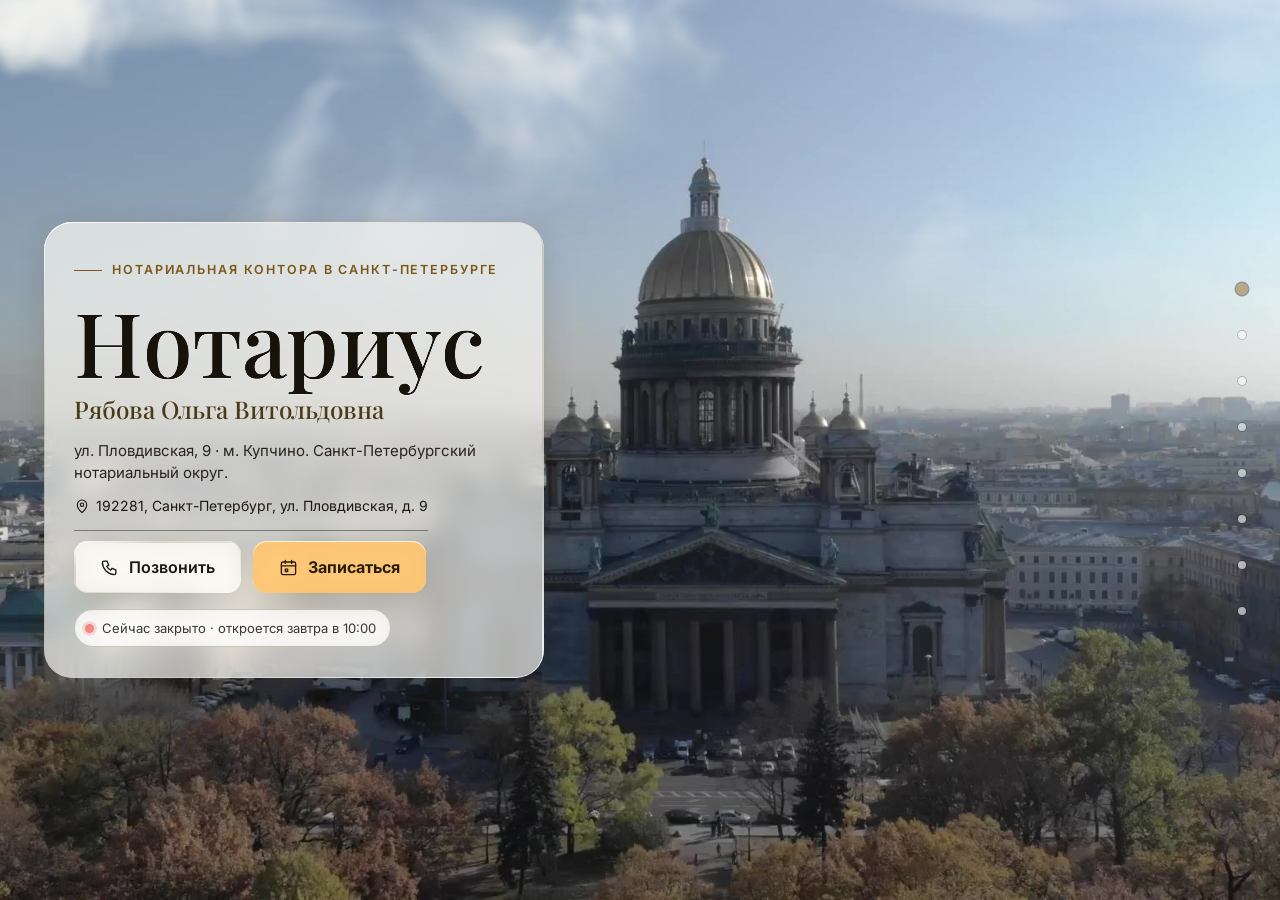
==== commit 652c7774: "Б-3 (п. 3.1.5–3.1.8 Стандартов ФНП): вместо «стоимость уточняйте по телефону» — экран «Нотариальные " ====
--- a/index.html
+++ b/index.html
@@ -615,9 +615,9 @@
 </style>
 <link rel="stylesheet" href="css/etalon.css">
 <link rel="stylesheet" href="css/title-b.css">
-<script type="application/ld+json">{"@context":"https://schema.org","@type":["Notary","LegalService","LocalBusiness"],"@id":"https://kristall2002-art.github.io/etalon-b-ryabova/#org","name":"Нотариус Рябова Ольга Витольдовна","alternateName":["Нотариус Рябова"],"url":"https://kristall2002-art.github.io/etalon-b-ryabova/","image":"https://kristall2002-art.github.io/etalon-b-ryabova/img/hero-poster.jpg","description":"Нотариус Рябова О. В., ул. Пловдивская, 9. Наследство, доверенности, сделки с недвижимостью, ООО. Запись: +7 (812) 708-19-17.","telephone":"+78127081917","email":"03200191@npspb.ru","address":{"@type":"PostalAddress","streetAddress":"ул. Пловдивская, д. 9","addressLocality":"Санкт-Петербург","postalCode":"192281","addressRegion":"Санкт-Петербург","addressCountry":"RU"},"geo":{"@type":"GeoCoordinates","latitude":59.8414922,"longitude":30.3906568},"hasMap":"https://yandex.ru/maps/org/1414993983/","openingHoursSpecification":[{"@type":"OpeningHoursSpecification","dayOfWeek":["Monday","Thursday","Friday"],"opens":"10:00","closes":"17:00"},{"@type":"OpeningHoursSpecification","dayOfWeek":"Tuesday","opens":"11:00","closes":"18:00"}],"areaServed":[{"@type":"City","name":"Санкт-Петербург"},{"@type":"State","name":"Ленинградская область"}],"paymentAccepted":"Наличные и банковские карты","currenciesAccepted":"RUB","priceRange":"₽₽","knowsLanguage":["ru","en","uz","tg","ky","az","zh"],"sameAs":["https://yandex.ru/maps/org/1414993983/"],"employee":{"@type":"Person","name":"Рябова Ольга Витольдовна","alternateName":"Рябова Ольга Витольдовна","jobTitle":"Нотариус","memberOf":{"@type":"Organization","name":"Нотариальная палата Санкт-Петербурга","alternateName":"Нотариальная палата Санкт-Петербурга"},"identifier":"78/223-н/78"},"hasOfferCatalog":{"@type":"OfferCatalog","name":"Нотариальные услуги","itemListElement":[{"@type":"OfferCatalog","name":"Недвижимость и ипотека","itemListElement":[{"@type":"Offer","itemOffered":{"@type":"Service","name":"Купля-продажа квартиры, дома, участка","serviceType":"Недвижимость и ипотека"}},{"@type":"Offer","itemOffered":{"@type":"Service","name":"Продажа доли в квартире","serviceType":"Недвижимость и ипотека"}},{"@type":"Offer","itemOffered":{"@type":"Service","name":"Дарение недвижимости","serviceType":"Недвижимость и ипотека"}},{"@type":"Offer","itemOffered":{"@type":"Service","name":"Договор ренты и пожизненного содержания с иждивением","serviceType":"Недвижимость и ипотека"}},{"@type":"Offer","itemOffered":{"@type":"Service","name":"Договор ипотеки доли в праве общей собственности","serviceType":"Недвижимость и ипотека"}},{"@type":"Offer","itemOffered":{"@type":"Service","name":"Уведомление сособственника о продаже доли","serviceType":"Недвижимость и ипотека"}},{"@type":"Offer","itemOffered":{"@type":"Service","name":"Соглашение об определении долей","serviceType":"Недвижимость и ипотека"}},{"@type":"Offer","itemOffered":{"@type":"Service","name":"Соглашение о порядке пользования помещением","serviceType":"Недвижимость и ипотека"}},{"@type":"Offer","itemOffered":{"@type":"Service","name":"Предварительный договор","serviceType":"Недвижимость и ипотека"}},{"@type":"Offer","itemOffered":{"@type":"Service","name":"Электронная подача документов в Росреестр","serviceType":"Недвижимость и ипотека"}}]},{"@type":"OfferCatalog","name":"Наследство и завещания","itemListElement":[{"@type":"Offer","itemOffered":{"@type":"Service","name":"Удостоверение завещания","serviceType":"Наследство и завещания"}},{"@type":"Offer","itemOffered":{"@type":"Service","name":"Совместное завещание супругов","serviceType":"Наследство и завещания"}},{"@type":"Offer","itemOffered":{"@type":"Service","name":"Наследственный договор","serviceType":"Наследство и завещания"}},{"@type":"Offer","itemOffered":{"@type":"Service","name":"Открытие и ведение наследственного дела","serviceType":"Наследство и завещания"}},{"@type":"Offer","itemOffered":{"@type":"Service","name":"Свидетельство о праве на наследство","serviceType":"Наследство и завещания"}},{"@type":"Offer","itemOffered":{"@type":"Service","name":"Соглашение о разделе наследственного имущества","serviceType":"Наследство и завещания"}},{"@type":"Offer","itemOffered":{"@type":"Service","name":"Принятие мер по охране наследства","serviceType":"Наследство и завещания"}},{"@type":"Offer","itemOffered":{"@type":"Service","name":"Выезд к завещателю на дом или в больницу","serviceType":"Наследство и завещания"}}]},{"@type":"OfferCatalog","name":"Семья и брак","itemListElement":[{"@type":"Offer","itemOffered":{"@type":"Service","name":"Брачный договор","serviceType":"Семья и брак"}},{"@type":"Offer","itemOffered":{"@type":"Service","name":"Соглашение о разделе совместно нажитого имущества","serviceType":"Семья и брак"}},{"@type":"Offer","itemOffered":{"@type":"Service","name":"Соглашение об уплате алиментов","serviceType":"Семья и брак"}},{"@type":"Offer","itemOffered":{"@type":"Service","name":"Оформление материнского капитала в долевую собственность","serviceType":"Семья и брак"}},{"@type":"Offer","itemOffered":{"@type":"Service","name":"Согласие супруга на сделку","serviceType":"Семья и брак"}},{"@type":"Offer","itemOffered":{"@type":"Service","name":"Согласие на выезд ребёнка за границу","serviceType":"Семья и брак"}},{"@type":"Offer","itemOffered":{"@type":"Service","name":"Согласие на регистрацию по месту жительства","serviceType":"Семья и брак"}}]},{"@type":"OfferCatalog","name":"Доверенности","itemListElement":[{"@type":"Offer","itemOffered":{"@type":"Service","name":"Генеральная доверенность","serviceType":"Доверенности"}},{"@type":"Offer","itemOffered":{"@type":"Service","name":"На управление и распоряжение автомобилем","serviceType":"Доверенности"}},{"@type":"Offer","itemOffered":{"@type":"Service","name":"На управление квартирой","serviceType":"Доверенности"}},{"@type":"Offer","itemOffered":{"@type":"Service","name":"На представление интересов в суде","serviceType":"Доверенности"}},{"@type":"Offer","itemOffered":{"@type":"Service","name":"На представление интересов несовершеннолетнего","serviceType":"Доверенности"}},{"@type":"Offer","itemOffered":{"@type":"Service","name":"На получение пенсии и пособий","serviceType":"Доверенности"}},{"@type":"Offer","itemOffered":{"@type":"Service","name":"На ведение наследственного дела","serviceType":"Доверенности"}},{"@type":"Offer","itemOffered":{"@type":"Service","name":"На получение документов","serviceType":"Доверенности"}},{"@type":"Offer","itemOffered":{"@type":"Service","name":"На распоряжение банковским счётом","serviceType":"Доверенности"}},{"@type":"Offer","itemOffered":{"@type":"Service","name":"Машиночитаемая доверенность (МЧД)","serviceType":"Доверенности"}},{"@type":"Offer","itemOffered":{"@type":"Service","name":"Отмена доверенности","serviceType":"Доверенности"}}]},{"@type":"OfferCatalog","name":"Бизнес и ООО","itemListElement":[{"@type":"Offer","itemOffered":{"@type":"Service","name":"Купля-продажа доли в уставном капитале ООО","serviceType":"Бизнес и ООО"}},{"@type":"Offer","itemOffered":{"@type":"Service","name":"Дарение доли в уставном капитале","serviceType":"Бизнес и ООО"}},{"@type":"Offer","itemOffered":{"@type":"Service","name":"Залог доли","serviceType":"Бизнес и ООО"}},{"@type":"Offer","itemOffered":{"@type":"Service","name":"Удостоверение решения единственного участника","serviceType":"Бизнес и ООО"}},{"@type":"Offer","itemOffered":{"@type":"Service","name":"Удостоверение протокола общего собрания участников","serviceType":"Бизнес и ООО"}},{"@type":"Offer","itemOffered":{"@type":"Service","name":"Акцепт безотзывной оферты о продаже доли","serviceType":"Бизнес и ООО"}},{"@type":"Offer","itemOffered":{"@type":"Service","name":"Опционный договор и соглашение о предоставлении опциона","serviceType":"Бизнес и ООО"}},{"@type":"Offer","itemOffered":{"@type":"Service","name":"Договор конвертируемого займа","serviceType":"Бизнес и ООО"}},{"@type":"Offer","itemOffered":{"@type":"Service","name":"Заявление о выходе участника из ООО","serviceType":"Бизнес и ООО"}},{"@type":"Offer","itemOffered":{"@type":"Service","name":"Договор инвестиционного товарищества","serviceType":"Бизнес и ООО"}},{"@type":"Offer","itemOffered":{"@type":"Service","name":"Соглашение об управлении хозяйственным партнёрством","serviceType":"Бизнес и ООО"}}]},{"@type":"OfferCatalog","name":"Свидетельствования","itemListElement":[{"@type":"Offer","itemOffered":{"@type":"Service","name":"Свидетельствование подлинности подписи","serviceType":"Свидетельствования"}},{"@type":"Offer","itemOffered":{"@type":"Service","name":"Свидетельствование верности копий документов и выписок","serviceType":"Свидетельствования"}},{"@type":"Offer","itemOffered":{"@type":"Service","name":"Свидетельствование верности перевода","serviceType":"Свидетельствования"}},{"@type":"Offer","itemOffered":{"@type":"Service","name":"Удостоверение времени предъявления документа","serviceType":"Свидетельствования"}},{"@type":"Offer","itemOffered":{"@type":"Service","name":"Удостоверение равнозначности электронного и бумажного документа","serviceType":"Свидетельствования"}},{"@type":"Offer","itemOffered":{"@type":"Service","name":"Удостоверение факта нахождения гражданина в живых","serviceType":"Свидетельствования"}},{"@type":"Offer","itemOffered":{"@type":"Service","name":"Обеспечение доказательств в интернете (осмотр сайта)","serviceType":"Свидетельствования"}}]},{"@type":"OfferCatalog","name":"Депозит и обеспечение","itemListElement":[{"@type":"Offer","itemOffered":{"@type":"Service","name":"Нотариальный депозит по сделке с недвижимостью","serviceType":"Депозит и обеспечение"}},{"@type":"Offer","itemOffered":{"@type":"Service","name":"Депозит при банкротстве","serviceType":"Депозит и обеспечение"}},{"@type":"Offer","itemOffered":{"@type":"Service","name":"Регистрация уведомления о залоге движимого имущества","serviceType":"Депозит и обеспечение"}},{"@type":"Offer","itemOffered":{"@type":"Service","name":"Выписка из реестра уведомлений о залоге","serviceType":"Депозит и обеспечение"}},{"@type":"Offer","itemOffered":{"@type":"Service","name":"Исполнительная надпись","serviceType":"Депозит и обеспечение"}},{"@type":"Offer","itemOffered":{"@type":"Service","name":"Протест векселя","serviceType":"Депозит и обеспечение"}}]},{"@type":"OfferCatalog","name":"Заявления и передача документов","itemListElement":[{"@type":"Offer","itemOffered":{"@type":"Service","name":"Передача заявлений и документов почтой и по каналам связи","serviceType":"Заявления и передача документов"}},{"@type":"Offer","itemOffered":{"@type":"Service","name":"Свидетельство о передаче заявления","serviceType":"Заявления и передача документов"}},{"@type":"Offer","itemOffered":{"@type":"Service","name":"Принятие на хранение документов","serviceType":"Заявления и передача документов"}},{"@type":"Offer","itemOffered":{"@type":"Service","name":"Обеспечение доказательств","serviceType":"Заявления и передача документов"}}]},{"@type":"OfferCatalog","name":"Электронные и дистанционные услуги","itemListElement":[{"@type":"Offer","itemOffered":{"@type":"Service","name":"Дистанционная сделка с участием двух нотариусов","serviceType":"Электронные и дистанционные услуги"}},{"@type":"Offer","itemOffered":{"@type":"Service","name":"Электронная подача документов в Росреестр и ФНС","serviceType":"Электронные и дистанционные услуги"}},{"@type":"Offer","itemOffered":{"@type":"Service","name":"Удостоверение равнозначности документов","serviceType":"Электронные и дистанционные услуги"}},{"@type":"Offer","itemOffered":{"@type":"Service","name":"Выписки из ЕГРН и ЕГРЮЛ через нотариуса","serviceType":"Электронные и дистанционные услуги"}},{"@type":"Offer","itemOffered":{"@type":"Service","name":"Машиночитаемые доверенности","serviceType":"Электронные и дистанционные услуги"}}]},{"@type":"OfferCatalog","name":"Прочие действия и выезд","itemListElement":[{"@type":"Offer","itemOffered":{"@type":"Service","name":"Правовая консультация по нотариальному действию","serviceType":"Прочие действия и выезд"}},{"@type":"Offer","itemOffered":{"@type":"Service","name":"Выезд нотариуса на дом, в больницу, в офис","serviceType":"Прочие действия и выезд"}},{"@type":"Offer","itemOffered":{"@type":"Service","name":"Корпоративное обслуживание организаций","serviceType":"Прочие действия и выезд"}},{"@type":"Offer","itemOffered":{"@type":"Service","name":"Составление проектов договоров и заявлений","serviceType":"Прочие действия и выезд"}},{"@type":"Offer","itemOffered":{"@type":"Service","name":"Помощь в подборе формы сделки","serviceType":"Прочие действия и выезд"}}]}]},"aggregateRating":{"@type":"AggregateRating","ratingValue":4.4,"reviewCount":33,"bestRating":5,"worstRating":1}}</script>
-<script type="application/ld+json">{"@context":"https://schema.org","@type":"FAQPage","inLanguage":"ru","mainEntity":[{"@type":"Question","name":"Нужна ли предварительная запись?","acceptedAnswer":{"@type":"Answer","text":"Рекомендуем записаться заранее по телефону +7 (812) 708-19-17 или через форму на сайте — так вы не будете ждать в очереди. Часы приёма: Пн 10:00–17:00; Вт 11:00–18:00; Ср — нет приёма; Чт 10:00–17:00; Пт 10:00–17:00; Сб, Вс — выходной."}},{"@type":"Question","name":"Какие документы взять с собой?","acceptedAnswer":{"@type":"Answer","text":"Всегда — паспорт каждого участника. Остальное зависит от действия: для сделки с недвижимостью — правоустанавливающие документы, для доверенности — данные представителя, для наследства — свидетельство о смерти и документы о родстве. Точный список сообщат при записи."}},{"@type":"Question","name":"Можно ли оплатить картой?","acceptedAnswer":{"@type":"Answer","text":"Наличные и банковские карты."}},{"@type":"Question","name":"Работаете ли по субботам?","acceptedAnswer":{"@type":"Answer","text":"Нет, суббота и воскресенье — выходные дни."}},{"@type":"Question","name":"Можно ли вызвать нотариуса на дом или в больницу?","acceptedAnswer":{"@type":"Answer","text":"Да, выезд нотариуса возможен — на дом, в больницу, в офис организации. Время и условия выезда согласуются по телефону +7 (812) 708-19-17."}},{"@type":"Question","name":"Подаёте ли документы в Росреестр?","acceptedAnswer":{"@type":"Answer","text":"Да. После удостоверения сделки нотариус направляет документы в Росреестр в электронном виде — без визита в МФЦ и с сокращённым сроком регистрации."}},{"@type":"Question","name":"Сколько стоит нотариальное действие?","acceptedAnswer":{"@type":"Answer","text":"Стоимость складывается из нотариального тарифа, установленного законом, и платы за услуги правового и технического характера, единой для всех нотариусов Санкт-Петербурга. Точную сумму по вашему действию сообщат при записи."}},{"@type":"Question","name":"Как добраться до конторы?","acceptedAnswer":{"@type":"Answer","text":"Адрес: ул. Пловдивская, 9, Фрунзенский район, Купчино. Метро: Купчино. Нажмите на адрес в любом месте сайта — откроется Яндекс.Карта с маршрутом."}},{"@type":"Question","name":"Что делать, если участник сделки не говорит по-русски?","acceptedAnswer":{"@type":"Answer","text":"Нотариальное действие совершается на русском языке. Если участник не владеет русским, потребуется переводчик — его участие и данные указываются в документе. Договоритесь об этом заранее при записи."}},{"@type":"Question","name":"Нужно ли присутствие того, на кого оформляется доверенность?","acceptedAnswer":{"@type":"Answer","text":"Нет. Для доверенности достаточно присутствия доверителя с паспортом; о представителе нужны паспортные данные. Представитель получает доверенность позже — лично или через доверителя."}}]}</script>
-<script type="application/ld+json">{"@context":"https://schema.org","@type":"BreadcrumbList","itemListElement":[{"@type":"ListItem","position":1,"name":"Главная","item":"https://kristall2002-art.github.io/etalon-b-ryabova/"},{"@type":"ListItem","position":2,"name":"Услуги","item":"https://kristall2002-art.github.io/etalon-b-ryabova/#services"},{"@type":"ListItem","position":3,"name":"О нотариусе","item":"https://kristall2002-art.github.io/etalon-b-ryabova/#about"},{"@type":"ListItem","position":4,"name":"Отзывы","item":"https://kristall2002-art.github.io/etalon-b-ryabova/#reviews"},{"@type":"ListItem","position":5,"name":"Вопросы","item":"https://kristall2002-art.github.io/etalon-b-ryabova/#faq"},{"@type":"ListItem","position":6,"name":"Контакты","item":"https://kristall2002-art.github.io/etalon-b-ryabova/#contacts"}]}</script>
+<script type="application/ld+json">{"@context":"https://schema.org","@type":["Notary","LegalService","LocalBusiness"],"@id":"https://kristall2002-art.github.io/etalon-b-ryabova/#org","name":"Нотариус Рябова Ольга Витольдовна","alternateName":["Нотариус Рябова"],"url":"https://kristall2002-art.github.io/etalon-b-ryabova/","image":"https://kristall2002-art.github.io/etalon-b-ryabova/img/hero-poster.jpg","description":"Нотариус Рябова О. В., ул. Пловдивская, 9. Наследство, доверенности, сделки с недвижимостью, ООО. Запись: +7 (812) 708-19-17.","telephone":"+78127081917","email":"03200191@npspb.ru","address":{"@type":"PostalAddress","streetAddress":"ул. Пловдивская, д. 9","addressLocality":"Санкт-Петербург","postalCode":"192281","addressRegion":"Санкт-Петербург","addressCountry":"RU"},"geo":{"@type":"GeoCoordinates","latitude":59.8414922,"longitude":30.3906568},"hasMap":"https://yandex.ru/maps/org/1414993983/","openingHoursSpecification":[{"@type":"OpeningHoursSpecification","dayOfWeek":["Monday","Thursday","Friday"],"opens":"10:00","closes":"17:00"},{"@type":"OpeningHoursSpecification","dayOfWeek":"Tuesday","opens":"11:00","closes":"18:00"}],"areaServed":[{"@type":"City","name":"Санкт-Петербург"},{"@type":"State","name":"Ленинградская область"}],"paymentAccepted":"Наличные и банковские карты","currenciesAccepted":"RUB","knowsLanguage":["ru","en","uz","tg","ky","az","zh"],"sameAs":["https://yandex.ru/maps/org/1414993983/"],"employee":{"@type":"Person","name":"Рябова Ольга Витольдовна","alternateName":"Рябова Ольга Витольдовна","jobTitle":"Нотариус","memberOf":{"@type":"Organization","name":"Нотариальная палата Санкт-Петербурга","alternateName":"Нотариальная палата Санкт-Петербурга"},"identifier":"78/223-н/78"},"hasOfferCatalog":{"@type":"OfferCatalog","name":"Нотариальные услуги","itemListElement":[{"@type":"OfferCatalog","name":"Недвижимость и ипотека","itemListElement":[{"@type":"Offer","itemOffered":{"@type":"Service","name":"Купля-продажа квартиры, дома, участка","serviceType":"Недвижимость и ипотека"}},{"@type":"Offer","itemOffered":{"@type":"Service","name":"Продажа доли в квартире","serviceType":"Недвижимость и ипотека"}},{"@type":"Offer","itemOffered":{"@type":"Service","name":"Дарение недвижимости","serviceType":"Недвижимость и ипотека"}},{"@type":"Offer","itemOffered":{"@type":"Service","name":"Договор ренты и пожизненного содержания с иждивением","serviceType":"Недвижимость и ипотека"}},{"@type":"Offer","itemOffered":{"@type":"Service","name":"Договор ипотеки доли в праве общей собственности","serviceType":"Недвижимость и ипотека"}},{"@type":"Offer","itemOffered":{"@type":"Service","name":"Уведомление сособственника о продаже доли","serviceType":"Недвижимость и ипотека"}},{"@type":"Offer","itemOffered":{"@type":"Service","name":"Соглашение об определении долей","serviceType":"Недвижимость и ипотека"}},{"@type":"Offer","itemOffered":{"@type":"Service","name":"Соглашение о порядке пользования помещением","serviceType":"Недвижимость и ипотека"}},{"@type":"Offer","itemOffered":{"@type":"Service","name":"Предварительный договор","serviceType":"Недвижимость и ипотека"}},{"@type":"Offer","itemOffered":{"@type":"Service","name":"Электронная подача документов в Росреестр","serviceType":"Недвижимость и ипотека"}}]},{"@type":"OfferCatalog","name":"Наследство и завещания","itemListElement":[{"@type":"Offer","itemOffered":{"@type":"Service","name":"Удостоверение завещания","serviceType":"Наследство и завещания"}},{"@type":"Offer","itemOffered":{"@type":"Service","name":"Совместное завещание супругов","serviceType":"Наследство и завещания"}},{"@type":"Offer","itemOffered":{"@type":"Service","name":"Наследственный договор","serviceType":"Наследство и завещания"}},{"@type":"Offer","itemOffered":{"@type":"Service","name":"Открытие и ведение наследственного дела","serviceType":"Наследство и завещания"}},{"@type":"Offer","itemOffered":{"@type":"Service","name":"Свидетельство о праве на наследство","serviceType":"Наследство и завещания"}},{"@type":"Offer","itemOffered":{"@type":"Service","name":"Соглашение о разделе наследственного имущества","serviceType":"Наследство и завещания"}},{"@type":"Offer","itemOffered":{"@type":"Service","name":"Принятие мер по охране наследства","serviceType":"Наследство и завещания"}},{"@type":"Offer","itemOffered":{"@type":"Service","name":"Выезд к завещателю на дом или в больницу","serviceType":"Наследство и завещания"}}]},{"@type":"OfferCatalog","name":"Семья и брак","itemListElement":[{"@type":"Offer","itemOffered":{"@type":"Service","name":"Брачный договор","serviceType":"Семья и брак"}},{"@type":"Offer","itemOffered":{"@type":"Service","name":"Соглашение о разделе совместно нажитого имущества","serviceType":"Семья и брак"}},{"@type":"Offer","itemOffered":{"@type":"Service","name":"Соглашение об уплате алиментов","serviceType":"Семья и брак"}},{"@type":"Offer","itemOffered":{"@type":"Service","name":"Оформление материнского капитала в долевую собственность","serviceType":"Семья и брак"}},{"@type":"Offer","itemOffered":{"@type":"Service","name":"Согласие супруга на сделку","serviceType":"Семья и брак"}},{"@type":"Offer","itemOffered":{"@type":"Service","name":"Согласие на выезд ребёнка за границу","serviceType":"Семья и брак"}},{"@type":"Offer","itemOffered":{"@type":"Service","name":"Согласие на регистрацию по месту жительства","serviceType":"Семья и брак"}}]},{"@type":"OfferCatalog","name":"Доверенности","itemListElement":[{"@type":"Offer","itemOffered":{"@type":"Service","name":"Генеральная доверенность","serviceType":"Доверенности"}},{"@type":"Offer","itemOffered":{"@type":"Service","name":"На управление и распоряжение автомобилем","serviceType":"Доверенности"}},{"@type":"Offer","itemOffered":{"@type":"Service","name":"На управление квартирой","serviceType":"Доверенности"}},{"@type":"Offer","itemOffered":{"@type":"Service","name":"На представление интересов в суде","serviceType":"Доверенности"}},{"@type":"Offer","itemOffered":{"@type":"Service","name":"На представление интересов несовершеннолетнего","serviceType":"Доверенности"}},{"@type":"Offer","itemOffered":{"@type":"Service","name":"На получение пенсии и пособий","serviceType":"Доверенности"}},{"@type":"Offer","itemOffered":{"@type":"Service","name":"На ведение наследственного дела","serviceType":"Доверенности"}},{"@type":"Offer","itemOffered":{"@type":"Service","name":"На получение документов","serviceType":"Доверенности"}},{"@type":"Offer","itemOffered":{"@type":"Service","name":"На распоряжение банковским счётом","serviceType":"Доверенности"}},{"@type":"Offer","itemOffered":{"@type":"Service","name":"Машиночитаемая доверенность (МЧД)","serviceType":"Доверенности"}},{"@type":"Offer","itemOffered":{"@type":"Service","name":"Отмена доверенности","serviceType":"Доверенности"}}]},{"@type":"OfferCatalog","name":"Бизнес и ООО","itemListElement":[{"@type":"Offer","itemOffered":{"@type":"Service","name":"Купля-продажа доли в уставном капитале ООО","serviceType":"Бизнес и ООО"}},{"@type":"Offer","itemOffered":{"@type":"Service","name":"Дарение доли в уставном капитале","serviceType":"Бизнес и ООО"}},{"@type":"Offer","itemOffered":{"@type":"Service","name":"Залог доли","serviceType":"Бизнес и ООО"}},{"@type":"Offer","itemOffered":{"@type":"Service","name":"Удостоверение решения единственного участника","serviceType":"Бизнес и ООО"}},{"@type":"Offer","itemOffered":{"@type":"Service","name":"Удостоверение протокола общего собрания участников","serviceType":"Бизнес и ООО"}},{"@type":"Offer","itemOffered":{"@type":"Service","name":"Акцепт безотзывной оферты о продаже доли","serviceType":"Бизнес и ООО"}},{"@type":"Offer","itemOffered":{"@type":"Service","name":"Опционный договор и соглашение о предоставлении опциона","serviceType":"Бизнес и ООО"}},{"@type":"Offer","itemOffered":{"@type":"Service","name":"Договор конвертируемого займа","serviceType":"Бизнес и ООО"}},{"@type":"Offer","itemOffered":{"@type":"Service","name":"Заявление о выходе участника из ООО","serviceType":"Бизнес и ООО"}},{"@type":"Offer","itemOffered":{"@type":"Service","name":"Договор инвестиционного товарищества","serviceType":"Бизнес и ООО"}},{"@type":"Offer","itemOffered":{"@type":"Service","name":"Соглашение об управлении хозяйственным партнёрством","serviceType":"Бизнес и ООО"}}]},{"@type":"OfferCatalog","name":"Свидетельствования","itemListElement":[{"@type":"Offer","itemOffered":{"@type":"Service","name":"Свидетельствование подлинности подписи","serviceType":"Свидетельствования"}},{"@type":"Offer","itemOffered":{"@type":"Service","name":"Свидетельствование верности копий документов и выписок","serviceType":"Свидетельствования"}},{"@type":"Offer","itemOffered":{"@type":"Service","name":"Свидетельствование верности перевода","serviceType":"Свидетельствования"}},{"@type":"Offer","itemOffered":{"@type":"Service","name":"Удостоверение времени предъявления документа","serviceType":"Свидетельствования"}},{"@type":"Offer","itemOffered":{"@type":"Service","name":"Удостоверение равнозначности электронного и бумажного документа","serviceType":"Свидетельствования"}},{"@type":"Offer","itemOffered":{"@type":"Service","name":"Удостоверение факта нахождения гражданина в живых","serviceType":"Свидетельствования"}},{"@type":"Offer","itemOffered":{"@type":"Service","name":"Обеспечение доказательств в интернете (осмотр сайта)","serviceType":"Свидетельствования"}}]},{"@type":"OfferCatalog","name":"Депозит и обеспечение","itemListElement":[{"@type":"Offer","itemOffered":{"@type":"Service","name":"Нотариальный депозит по сделке с недвижимостью","serviceType":"Депозит и обеспечение"}},{"@type":"Offer","itemOffered":{"@type":"Service","name":"Депозит при банкротстве","serviceType":"Депозит и обеспечение"}},{"@type":"Offer","itemOffered":{"@type":"Service","name":"Регистрация уведомления о залоге движимого имущества","serviceType":"Депозит и обеспечение"}},{"@type":"Offer","itemOffered":{"@type":"Service","name":"Выписка из реестра уведомлений о залоге","serviceType":"Депозит и обеспечение"}},{"@type":"Offer","itemOffered":{"@type":"Service","name":"Исполнительная надпись","serviceType":"Депозит и обеспечение"}},{"@type":"Offer","itemOffered":{"@type":"Service","name":"Протест векселя","serviceType":"Депозит и обеспечение"}}]},{"@type":"OfferCatalog","name":"Заявления и передача документов","itemListElement":[{"@type":"Offer","itemOffered":{"@type":"Service","name":"Передача заявлений и документов почтой и по каналам связи","serviceType":"Заявления и передача документов"}},{"@type":"Offer","itemOffered":{"@type":"Service","name":"Свидетельство о передаче заявления","serviceType":"Заявления и передача документов"}},{"@type":"Offer","itemOffered":{"@type":"Service","name":"Принятие на хранение документов","serviceType":"Заявления и передача документов"}},{"@type":"Offer","itemOffered":{"@type":"Service","name":"Обеспечение доказательств","serviceType":"Заявления и передача документов"}}]},{"@type":"OfferCatalog","name":"Электронные и дистанционные услуги","itemListElement":[{"@type":"Offer","itemOffered":{"@type":"Service","name":"Дистанционная сделка с участием двух нотариусов","serviceType":"Электронные и дистанционные услуги"}},{"@type":"Offer","itemOffered":{"@type":"Service","name":"Электронная подача документов в Росреестр и ФНС","serviceType":"Электронные и дистанционные услуги"}},{"@type":"Offer","itemOffered":{"@type":"Service","name":"Удостоверение равнозначности документов","serviceType":"Электронные и дистанционные услуги"}},{"@type":"Offer","itemOffered":{"@type":"Service","name":"Выписки из ЕГРН и ЕГРЮЛ через нотариуса","serviceType":"Электронные и дистанционные услуги"}},{"@type":"Offer","itemOffered":{"@type":"Service","name":"Машиночитаемые доверенности","serviceType":"Электронные и дистанционные услуги"}}]},{"@type":"OfferCatalog","name":"Прочие действия и выезд","itemListElement":[{"@type":"Offer","itemOffered":{"@type":"Service","name":"Правовая консультация по нотариальному действию","serviceType":"Прочие действия и выезд"}},{"@type":"Offer","itemOffered":{"@type":"Service","name":"Выезд нотариуса на дом, в больницу, в офис","serviceType":"Прочие действия и выезд"}},{"@type":"Offer","itemOffered":{"@type":"Service","name":"Корпоративное обслуживание организаций","serviceType":"Прочие действия и выезд"}},{"@type":"Offer","itemOffered":{"@type":"Service","name":"Составление проектов договоров и заявлений","serviceType":"Прочие действия и выезд"}},{"@type":"Offer","itemOffered":{"@type":"Service","name":"Помощь в подборе формы сделки","serviceType":"Прочие действия и выезд"}}]}]},"aggregateRating":{"@type":"AggregateRating","ratingValue":4.4,"reviewCount":33,"bestRating":5,"worstRating":1}}</script>
+<script type="application/ld+json">{"@context":"https://schema.org","@type":"FAQPage","inLanguage":"ru","mainEntity":[{"@type":"Question","name":"Нужна ли предварительная запись?","acceptedAnswer":{"@type":"Answer","text":"Рекомендуем записаться заранее по телефону +7 (812) 708-19-17 или через форму на сайте — так вы не будете ждать в очереди. Часы приёма: Пн 10:00–17:00; Вт 11:00–18:00; Ср — нет приёма; Чт 10:00–17:00; Пт 10:00–17:00; Сб, Вс — выходной."}},{"@type":"Question","name":"Какие документы взять с собой?","acceptedAnswer":{"@type":"Answer","text":"Всегда — паспорт каждого участника. Остальное зависит от действия: для сделки с недвижимостью — правоустанавливающие документы, для доверенности — данные представителя, для наследства — свидетельство о смерти и документы о родстве. Точный список сообщат при записи."}},{"@type":"Question","name":"Можно ли оплатить картой?","acceptedAnswer":{"@type":"Answer","text":"Наличные и банковские карты."}},{"@type":"Question","name":"Работаете ли по субботам?","acceptedAnswer":{"@type":"Answer","text":"Нет, суббота и воскресенье — выходные дни."}},{"@type":"Question","name":"Можно ли вызвать нотариуса на дом или в больницу?","acceptedAnswer":{"@type":"Answer","text":"Да, выезд нотариуса возможен — на дом, в больницу, в офис организации. Время и условия выезда согласуются по телефону +7 (812) 708-19-17."}},{"@type":"Question","name":"Подаёте ли документы в Росреестр?","acceptedAnswer":{"@type":"Answer","text":"Да. После удостоверения сделки нотариус направляет документы в Росреестр в электронном виде — без визита в МФЦ и с сокращённым сроком регистрации."}},{"@type":"Question","name":"Сколько стоит нотариальное действие?","acceptedAnswer":{"@type":"Answer","text":"Нотариальный тариф устанавливается законом и палатой и состоит из федерального и регионального тарифов; к ним добавляется возмещение необходимых расходов нотариуса. Размеры по самым частым действиям и перечень льгот — в разделе «Тарифы». Итоговую сумму по вашему действию называет нотариус при записи."}},{"@type":"Question","name":"Как добраться до конторы?","acceptedAnswer":{"@type":"Answer","text":"Адрес: ул. Пловдивская, 9, Фрунзенский район, Купчино. Метро: Купчино. Нажмите на адрес в любом месте сайта — откроется Яндекс.Карта с маршрутом."}},{"@type":"Question","name":"Что делать, если участник сделки не говорит по-русски?","acceptedAnswer":{"@type":"Answer","text":"Нотариальное действие совершается на русском языке. Если участник не владеет русским, потребуется переводчик — его участие и данные указываются в документе. Договоритесь об этом заранее при записи."}},{"@type":"Question","name":"Нужно ли присутствие того, на кого оформляется доверенность?","acceptedAnswer":{"@type":"Answer","text":"Нет. Для доверенности достаточно присутствия доверителя с паспортом; о представителе нужны паспортные данные. Представитель получает доверенность позже — лично или через доверителя."}}]}</script>
+<script type="application/ld+json">{"@context":"https://schema.org","@type":"BreadcrumbList","itemListElement":[{"@type":"ListItem","position":1,"name":"Главная","item":"https://kristall2002-art.github.io/etalon-b-ryabova/"},{"@type":"ListItem","position":2,"name":"Услуги","item":"https://kristall2002-art.github.io/etalon-b-ryabova/#services"},{"@type":"ListItem","position":3,"name":"О нотариусе","item":"https://kristall2002-art.github.io/etalon-b-ryabova/#about"},{"@type":"ListItem","position":4,"name":"Тарифы","item":"https://kristall2002-art.github.io/etalon-b-ryabova/#tariffs"},{"@type":"ListItem","position":5,"name":"Отзывы","item":"https://kristall2002-art.github.io/etalon-b-ryabova/#reviews"},{"@type":"ListItem","position":6,"name":"Вопросы","item":"https://kristall2002-art.github.io/etalon-b-ryabova/#faq"},{"@type":"ListItem","position":7,"name":"Контакты","item":"https://kristall2002-art.github.io/etalon-b-ryabova/#contacts"}]}</script>
 </head>
 <body data-sec="0">
 <svg xmlns="http://www.w3.org/2000/svg" style="display:none" aria-hidden="true">
@@ -737,6 +737,7 @@
   </div>
   <a href="#about" data-go="about"><span data-i18n="nav_about">О нотариусе</span></a>
   <a href="#how" data-go="how"><span data-i18n="nav_how">Порядок приёма</span></a>
+  <a href="#tariffs" data-go="tariffs"><span data-i18n="nav_tariffs">Тарифы</span></a>
   <a href="#reviews" data-go="reviews"><span data-i18n="nav_reviews">Отзывы</span></a>
   <a href="#faq" data-go="faq"><span data-i18n="nav_faq">Вопросы</span></a>
   <a href="#contacts" data-go="contacts"><span data-i18n="nav_contacts">Контакты</span></a>
@@ -797,7 +798,7 @@
 <button class="svc rv" style="--i:3" type="button" data-cat="digital"><span class="cic"><svg class="ico"><use href="#ico-chip"/></svg></span><b data-i18n="cat_digital">Электронные и дистанционные услуги</b><small data-i18n="cat_digital_d">Онлайн-формат нотариальных действий</small><em><span>5</span>&nbsp;<span data-i18n="svc_items">действий</span> <svg class="ico"><use href="#ico-arrow"/></svg></em></button>
 <button class="svc rv" style="--i:4" type="button" data-cat="other"><span class="cic"><svg class="ico"><use href="#ico-plus"/></svg></span><b data-i18n="cat_other">Прочие действия и выезд</b><small data-i18n="cat_other_d">Консультации, выезд, корпоративное обслуживание</small><em><span>5</span>&nbsp;<span data-i18n="svc_items">действий</span> <svg class="ico"><use href="#ico-arrow"/></svg></em></button>
         </div>
-        <div class="info-links rv" style="--i:3"><button class="ilink" type="button" data-info="docs"><svg class="ico"><use href="#ico-scroll"/></svg>Какие документы нужны</button><button class="ilink" type="button" data-info="articles"><svg class="ico"><use href="#ico-scroll"/></svg>Разъяснения нотариуса</button><button class="ilink" type="button" data-info="useful"><svg class="ico"><use href="#ico-scroll"/></svg>Полезная информация</button></div>
+        <div class="info-links rv" style="--i:3"><button class="ilink" type="button" data-go="tariffs"><svg class="ico"><use href="#ico-card"/></svg>Тарифы и льготы</button><button class="ilink" type="button" data-info="docs"><svg class="ico"><use href="#ico-scroll"/></svg>Какие документы нужны</button><button class="ilink" type="button" data-info="articles"><svg class="ico"><use href="#ico-scroll"/></svg>Разъяснения нотариуса</button><button class="ilink" type="button" data-info="useful"><svg class="ico"><use href="#ico-scroll"/></svg>Полезная информация</button></div>
       </div></div>
     </section>
 
@@ -846,6 +847,96 @@
       </div></div>
     </section>
 
+    <!-- 4а. ТАРИФЫ И ЛЬГОТЫ (п. 3.1.5–3.1.8 Стандартов ФНП) -->
+    <section class="sec" id="tariffs" data-title="nav_tariffs" data-fit="scroll">
+      <div class="sec-bg" aria-hidden="true"><picture><source media="(max-width:768px)" data-srcset="img/bg/anichkov-palace-library-900.jpg"><img src="[data-uri]" data-src="img/bg/anichkov-palace-library-1920.jpg" alt="" width="1920" height="1280" decoding="async"></picture></div>
+      <div class="sec-scroll"><div class="wrap">
+        <div class="sec-head">
+          <span class="kicker rv" style="--i:0" data-i18n="tf_kicker">Стоимость нотариальных действий</span>
+          <h2 class="h2 rv" style="--i:1" data-i18n="tf_title">Нотариальные тарифы и льготы</h2>
+          <p class="lead rv" style="--i:2" data-i18n="tf_lead">Нотариальный тариф устанавливается законом и Нотариальной палатой Санкт-Петербурга и состоит из федерального и регионального тарифов. Размеры по самым частым действиям — по состоянию на 18.10.2026.</p>
+        </div>
+        <div class="tf">
+          <div class="tf-col">
+            <div class="tf-card rv" style="--i:1">
+              <h3 data-i18n="tf_t_title">Размеры тарифов по самым частым действиям</h3>
+              <div class="tf-tw"><table class="tf-t">
+<thead><tr><th scope="col" data-i18n="tf_th_act">Нотариальное действие</th><th scope="col" data-i18n="tf_th_fed">Федеральный тариф</th><th scope="col" data-i18n="tf_th_reg">Региональный тариф (Санкт-Петербург)</th></tr></thead>
+<tbody>
+<tr><th scope="row" data-i18n="tf_a1">Удостоверение завещания</th><td><span class="tf-lbl" data-i18n="tf_l_fed">Федеральный</span><span class="tf-v"><b>100 ₽</b></span></td><td><span class="tf-lbl" data-i18n="tf_l_reg">Региональный</span><span class="tf-v"><b>3 900 ₽</b></span></td></tr>
+<tr><th scope="row" data-i18n="tf_a2">Доверенность на ведение дела в суде, подачу и получение документов</th><td><span class="tf-lbl" data-i18n="tf_l_fed">Федеральный</span><span class="tf-v"><b>200 ₽</b></span></td><td><span class="tf-lbl" data-i18n="tf_l_reg">Региональный</span><span class="tf-v"><b>2 300 ₽</b></span></td></tr>
+<tr><th scope="row" data-i18n="tf_a3">Доверенность на право пользования и распоряжения имуществом</th><td><span class="tf-lbl" data-i18n="tf_l_fed">Федеральный</span><span class="tf-v" data-i18n="tf_f3">100 ₽ — детям, супругу, родителям, полнородным братьям и сёстрам; 500 ₽ — другим лицам. На автомобиль: 250 ₽ и 400 ₽ соответственно.</span></td><td><span class="tf-lbl" data-i18n="tf_l_reg">Региональный</span><span class="tf-v"><b>2 500 ₽</b></span></td></tr>
+<tr><th scope="row" data-i18n="tf_a4">Доверенность от юридического лица</th><td><span class="tf-lbl" data-i18n="tf_l_fed">Федеральный</span><span class="tf-v"><b>200 ₽</b></span></td><td><span class="tf-lbl" data-i18n="tf_l_reg">Региональный</span><span class="tf-v" data-i18n="tf_r4">4 500 ₽; в порядке передоверия — 4 800 ₽</span></td></tr>
+<tr><th scope="row" data-i18n="tf_a5">Согласие на выезд ребёнка за границу</th><td><span class="tf-lbl" data-i18n="tf_l_fed">Федеральный</span><span class="tf-v"><b>100 ₽</b></span></td><td><span class="tf-lbl" data-i18n="tf_l_reg">Региональный</span><span class="tf-v"><b>2 400 ₽</b></span></td></tr>
+<tr><th scope="row" data-i18n="tf_a6">Брачный договор</th><td><span class="tf-lbl" data-i18n="tf_l_fed">Федеральный</span><span class="tf-v"><b>500 ₽</b></span></td><td><span class="tf-lbl" data-i18n="tf_l_reg">Региональный</span><span class="tf-v"><b>18 000 ₽</b></span></td></tr>
+<tr><th scope="row" data-i18n="tf_a7">Соглашение об уплате алиментов</th><td><span class="tf-lbl" data-i18n="tf_l_fed">Федеральный</span><span class="tf-v"><b>250 ₽</b></span></td><td><span class="tf-lbl" data-i18n="tf_l_reg">Региональный</span><span class="tf-v"><b>8 250 ₽</b></span></td></tr>
+<tr><th scope="row" data-i18n="tf_a8">Сделка по отчуждению недвижимого имущества (например, купля-продажа)</th><td><span class="tf-lbl" data-i18n="tf_l_fed">Федеральный</span><span class="tf-v" data-i18n="tf_f_sum">по сумме сделки (расчёт — ниже)</span></td><td><span class="tf-lbl" data-i18n="tf_l_reg">Региональный</span><span class="tf-v"><b>10 000 ₽</b></span></td></tr>
+<tr><th scope="row" data-i18n="tf_a9">Свидетельство о праве на наследство</th><td><span class="tf-lbl" data-i18n="tf_l_fed">Федеральный</span><span class="tf-v" data-i18n="tf_f_inh">0,3 % стоимости имущества — детям, супругу, родителям, полнородным братьям и сёстрам наследодателя (не более 100 000 ₽); 0,6 % — другим наследникам (не более 1 000 000 ₽).</span></td><td><span class="tf-lbl" data-i18n="tf_l_reg">Региональный</span><span class="tf-v" data-i18n="tf_r9">9 000 ₽ — недвижимое имущество; 4 000 ₽ — иное имущество, кроме недвижимого (с каждого наследника за каждый объект). Вклады: до 2 000 ₽ — 500 ₽; 2 000–20 000 ₽ — 1 500 ₽; свыше 20 000 ₽ — 3 000 ₽.</span></td></tr>
+<tr><th scope="row" data-i18n="tf_a10">Свидетельствование подлинности подписи</th><td><span class="tf-lbl" data-i18n="tf_l_fed">Федеральный</span><span class="tf-v"><b>100 ₽</b></span></td><td><span class="tf-lbl" data-i18n="tf_l_reg">Региональный</span><span class="tf-v" data-i18n="tf_r10">1 400 ₽ — физическое лицо; 2 800 ₽ — юридическое лицо или представитель физического лица</span></td></tr>
+<tr><th scope="row" data-i18n="tf_a11">Свидетельствование верности копий документов</th><td><span class="tf-lbl" data-i18n="tf_l_fed">Федеральный</span><span class="tf-v"><b>10 ₽</b> <span data-i18n="tf_per_page">за страницу</span></span></td><td><span class="tf-lbl" data-i18n="tf_l_reg">Региональный</span><span class="tf-v"><b>190 ₽</b> <span data-i18n="tf_per_page">за страницу</span></span></td></tr>
+<tr><th scope="row" data-i18n="tf_a12">Свидетельствование верности перевода</th><td><span class="tf-lbl" data-i18n="tf_l_fed">Федеральный</span><span class="tf-v"><b>100 ₽</b> <span data-i18n="tf_per_page_tr">за страницу перевода</span></span></td><td><span class="tf-lbl" data-i18n="tf_l_reg">Региональный</span><span class="tf-v"><b>1 800 ₽</b> <span data-i18n="tf_per_page">за страницу</span></span></td></tr>
+<tr><th scope="row" data-i18n="tf_a13">Купля-продажа и залог доли в уставном капитале ООО</th><td><span class="tf-lbl" data-i18n="tf_l_fed">Федеральный</span><span class="tf-v" data-i18n="tf_f_sum">по сумме сделки (расчёт — ниже)</span></td><td><span class="tf-lbl" data-i18n="tf_l_reg">Региональный</span><span class="tf-v" data-i18n="tf_r13">25 000 ₽ — физические лица; 32 000 ₽ — юридические лица</span></td></tr>
+<tr><th scope="row" data-i18n="tf_a14">Совершение нотариального действия на выезде</th><td><span class="tf-lbl" data-i18n="tf_l_fed">Федеральный</span><span class="tf-v" data-i18n="tf_f_trip">увеличивается в 1,5 раза</span></td><td><span class="tf-lbl" data-i18n="tf_l_reg">Региональный</span><span class="tf-v" data-i18n="tf_r14">За каждый час выезда: 2 000 ₽ — доверенности на получение пенсии, по вопросам оформления инвалидности, субсидий и другим социально значимым вопросам; 5 000 ₽ — иные действия; 6 000 ₽ — действия, связанные с предпринимательской деятельностью и осуществлением корпоративных прав.</span></td></tr>
+</tbody></table></div>
+              <p class="tf-note" data-i18n="tf_table_note">К сумме федерального и регионального тарифов добавляется возмещение необходимых расходов нотариуса (государственные пошлины, платные сведения и документы, услуги оценщиков, экспертов), а при выезде — фактических транспортных расходов (ст. 22 Основ законодательства о нотариате). Полные таблицы по всем нотариальным действиям — на сайте Нотариальной палаты Санкт-Петербурга.</p>
+              <details class="tf-more">
+                <summary data-i18n="tf_calc_sum">Расчёт федерального тарифа по сумме сделки</summary>
+                <h4 data-i18n="tf_c1h">Отчуждение недвижимого имущества, когда нотариальная форма не обязательна (ст. 22.1 Основ)</h4>
+                <p data-i18n="tf_c1a">Супругу, родителям, детям, внукам: до 10 млн ₽ — 3 000 ₽ + 0,2 % суммы сделки; свыше 10 млн ₽ — 23 000 ₽ + 0,1 % суммы сверх 10 млн ₽, но не более 50 000 ₽.</p>
+                <p data-i18n="tf_c1b">Другим лицам: до 1 млн ₽ — 3 000 ₽ + 0,4 % суммы сделки; 1–10 млн ₽ — 7 000 ₽ + 0,2 % суммы сверх 1 млн ₽; свыше 10 млн ₽ — 25 000 ₽ + 0,1 % суммы сверх 10 млн ₽ (для жилых помещений и земельных участков под жилыми домами — не более 100 000 ₽).</p>
+                <p data-i18n="tf_c1c">Если оценка недвижимого имущества ниже его кадастровой стоимости, тариф считается от кадастровой стоимости.</p>
+                <h4 data-i18n="tf_c2h">Нотариальная форма обязательна по закону (ст. 333.24 НК РФ)</h4>
+                <p data-i18n="tf_c2a">Федеральный тариф равен государственной пошлине. Например, за удостоверение договора, предмет которого подлежит оценке, — 0,5 % суммы договора, но не менее 300 ₽ и не более 20 000 ₽.</p>
+                <h4 data-i18n="tf_c3h">Купля-продажа и залог доли в уставном капитале ООО (ст. 333.24 НК РФ)</h4>
+                <p data-i18n="tf_c3a">До 1 млн ₽ — 0,5 % суммы договора, но не менее 1 500 ₽; 1–10 млн ₽ — 5 000 ₽ + 0,3 % суммы сверх 1 млн ₽; свыше 10 млн ₽ — 32 000 ₽ + 0,15 % суммы сверх 10 млн ₽, но не более 150 000 ₽.</p>
+              </details>
+            </div>
+          </div>
+          <div class="tf-col">
+            <div class="tf-card rv" style="--i:2">
+              <h3 data-i18n="tf_how_h">Из чего складывается плата</h3>
+              <p data-i18n="tf_how_1">Федеральный тариф. Его размер определяют Основы законодательства о нотариате (ст. 22, 22.1) и Налоговый кодекс (ст. 333.24): если нотариальная форма обязательна по закону, он равен государственной пошлине.</p>
+              <p data-i18n="tf_how_2">Региональный тариф. На сайте палаты он назван «тарифами на услуги правового и технического характера» (в Стандартах ФНП — «плата за услуги правового и технического характера»). Размер устанавливает Нотариальная палата Санкт-Петербурга в пределах предельных размеров, определённых Федеральной нотариальной палатой.</p>
+            </div>
+            <div class="tf-card rv" style="--i:3">
+              <h3 data-i18n="tf_ben_h">Льготы</h3>
+              <p data-i18n="tf_ben_lead">Федеральный тариф (ст. 333.35 и 333.38 НК РФ; льготы по государственной пошлине действуют и при обращении к нотариусу, занимающемуся частной практикой, — ст. 22 Основ):</p>
+              <ul class="tf-list">
+<li data-i18n="tf_b1">Инвалиды I и II группы, дети-инвалиды, инвалиды с детства — 50 % федерального тарифа по всем видам действий.</li>
+<li data-i18n="tf_b2">Физические лица не платят федеральный тариф за удостоверение доверенности на получение пенсий и пособий и завещания в пользу Российской Федерации, её субъектов и муниципальных образований.</li>
+<li data-i18n="tf_b3">Свидетельство о праве на наследство: без федерального тарифа — несовершеннолетние наследники, опекаемые лица с психическими расстройствами, наследники, проживавшие вместе с наследодателем в унаследованном жилье, а также при наследовании вкладов, денежных средств на счетах, страховых сумм и пенсий.</li>
+<li data-i18n="tf_b4">Члены семьи и близкие родственники — 50 % федерального тарифа за удостоверение договоров дарения недвижимого имущества между ними.</li>
+<li data-i18n="tf_b5">Герои Советского Союза, Герои Российской Федерации, полные кавалеры ордена Славы, ветераны и инвалиды Великой Отечественной войны, бывшие узники фашистских концлагерей, гетто и военнопленные — освобождены (ст. 333.35, п. 1, пп. 11 и 12).</li>
+<li data-i18n="tf_b6">Физические лица, нуждающиеся в улучшении жилищных условий, — при сделках по приобретению жилья за счёт бюджетных выплат; физические лица — при отчуждении жилья в аварийном доме, подлежащем сносу (если удостоверение обязательно).</li>
+              </ul>
+              <p data-i18n="tf_ben_reg_lead">Региональный тариф (Приложение 2 к приказу Минюста России от 12.09.2023 № 253, в ред. приказа от 01.12.2025 № 326):</p>
+              <ul class="tf-list">
+<li data-i18n="tf_br1">100 % — ветераны и инвалиды Великой Отечественной войны, бывшие узники и военнопленные; дети-сироты, дети-инвалиды, дети, оставшиеся без попечения родителей; несовершеннолетние при отчуждении недвижимого имущества (пропорционально их доле); участники специальной военной операции и члены их семей — по перечню приказа.</li>
+<li data-i18n="tf_br2">50 % — инвалиды I группы; при сделках по переселению из аварийного жилищного фонда по государственным, региональным и муниципальным программам — 50 % регионального тарифа за удостоверение отчуждения недвижимого имущества.</li>
+              </ul>
+              <p class="tf-note"><a href="https://78.notariat.ru/ru-ru/actions-and-tariffs/lgoty/" target="_blank" rel="noopener" data-i18n="tf_ben_more">Полный перечень льгот — на странице «Льготы» сайта Нотариальной палаты Санкт-Петербурга.</a></p>
+            </div>
+            <div class="tf-card tf-src rv" style="--i:4">
+              <h3 data-i18n="tf_src_h">Источники</h3>
+              <p data-i18n="tf_src_asof">Данные по состоянию на 18.10.2026.</p>
+              <ul class="tf-list">
+<li><a href="https://78.notariat.ru/ru-ru/actions-and-tariffs/regional-rates/" target="_blank" rel="noopener" data-i18n="tf_s1">Региональные тарифы, Санкт-Петербург (Нотариальная палата Санкт-Петербурга)</a></li>
+<li><a href="https://notariat.ru/ru-ru/actions-and-tariffs/regional-rates/" target="_blank" rel="noopener" data-i18n="tf_s2">Региональные тарифы (Федеральная нотариальная палата)</a></li>
+<li><a href="https://78.notariat.ru/ru-ru/actions-and-tariffs/tarify-ukazannye-v-nk-rf-osnovah-zakonodatelstva-rf-o-notariate/" target="_blank" rel="noopener" data-i18n="tf_s3">Федеральные тарифы: НК РФ и Основы (Нотариальная палата Санкт-Петербурга)</a></li>
+<li><a href="https://78.notariat.ru/ru-ru/actions-and-tariffs/lgoty/" target="_blank" rel="noopener" data-i18n="tf_s4">Льготы (Нотариальная палата Санкт-Петербурга)</a></li>
+<li><a href="https://www.consultant.ru/document/cons_doc_LAW_1581/d0588e7a9d290473784ab8bf1a5ac8d72d22aebd/" target="_blank" rel="noopener" data-i18n="tf_s5">Основы законодательства о нотариате, ст. 22 и 22.1</a></li>
+<li><a href="https://www.consultant.ru/document/cons_doc_LAW_28165/a3cd0bcff028f127a00fa0aa61842f4ff13ffafb/" target="_blank" rel="noopener" data-i18n="tf_s6">Налоговый кодекс, ст. 333.24</a></li>
+<li><a href="https://www.consultant.ru/document/cons_doc_LAW_28165/0fdf1007e795da6a669717ba6dbcaaf745730dba/" target="_blank" rel="noopener" data-i18n="tf_s7">Налоговый кодекс, ст. 333.35</a></li>
+<li><a href="https://www.consultant.ru/document/cons_doc_LAW_28165/8f97b71d9f49e21d1aa2606a413e4c9068fe7014/" target="_blank" rel="noopener" data-i18n="tf_s8">Налоговый кодекс, ст. 333.38</a></li>
+<li><a href="https://78.notariat.ru/media/filer_public/file/16/07/prilozhenie-2-prikaz-miniusta-rf-ot-12092023-n-253.pdf" target="_blank" rel="noopener" data-i18n="tf_s9">Приложение 2 к приказу Минюста России от 12.09.2023 № 253 (PDF)</a></li>
+              </ul>
+              <p class="tf-note" data-i18n="tf_src_note">Итоговую сумму по вашему действию называет нотариус при записи: она зависит от вида действия, суммы сделки и права на льготы.</p>
+            </div>
+          </div>
+        </div>
+      </div></div>
+    </section>
+
     <!-- 5. REVIEWS -->
     <section class="sec" id="reviews" data-title="nav_reviews">
       <div class="sec-bg" aria-hidden="true"><picture><source media="(max-width:768px)" data-srcset="img/bg/yusupov-prince-study-library-900.jpg"><img src="[data-uri]" data-src="img/bg/yusupov-prince-study-library-1920.jpg" alt="" width="1920" height="1280" decoding="async"></picture></div>
@@ -891,7 +982,7 @@
           </div>
           <div class="faq-col rv" style="--i:3">
 <div class="fq"><button type="button" aria-expanded="false"><span data-i18n="faq6_q">Подаёте ли документы в Росреестр?</span><span class="pl"><svg class="ico"><use href="#ico-plus-s"/></svg></span></button><div class="fq-a"><div><p class="faq-note" data-i18n="faq_more"></p><p data-i18n="faq6_a">Да. После удостоверения сделки нотариус направляет документы в Росреестр в электронном виде — без визита в МФЦ и с сокращённым сроком регистрации.</p></div></div></div>
-<div class="fq"><button type="button" aria-expanded="false"><span data-i18n="faq7_q">Сколько стоит нотариальное действие?</span><span class="pl"><svg class="ico"><use href="#ico-plus-s"/></svg></span></button><div class="fq-a"><div><p class="faq-note" data-i18n="faq_more"></p><p data-i18n="faq7_a">Стоимость складывается из нотариального тарифа, установленного законом, и платы за услуги правового и технического характера, единой для всех нотариусов Санкт-Петербурга. Точную сумму по вашему действию сообщат при записи.</p></div></div></div>
+<div class="fq"><button type="button" aria-expanded="false"><span data-i18n="faq7_q">Сколько стоит нотариальное действие?</span><span class="pl"><svg class="ico"><use href="#ico-plus-s"/></svg></span></button><div class="fq-a"><div><p class="faq-note" data-i18n="faq_more"></p><p data-i18n="faq7_a">Нотариальный тариф устанавливается законом и палатой и состоит из федерального и регионального тарифов; к ним добавляется возмещение необходимых расходов нотариуса. Размеры по самым частым действиям и перечень льгот — в разделе «Тарифы». Итоговую сумму по вашему действию называет нотариус при записи.</p></div></div></div>
 <div class="fq"><button type="button" aria-expanded="false"><span data-i18n="faq8_q">Как добраться до конторы?</span><span class="pl"><svg class="ico"><use href="#ico-plus-s"/></svg></span></button><div class="fq-a"><div><p class="faq-note" data-i18n="faq_more"></p><p data-i18n="faq8_a">Адрес: ул. Пловдивская, 9, Фрунзенский район, Купчино. Метро: Купчино. Нажмите на адрес в любом месте сайта — откроется Яндекс.Карта с маршрутом.</p></div></div></div>
 <div class="fq"><button type="button" aria-expanded="false"><span data-i18n="faq9_q">Что делать, если участник сделки не говорит по-русски?</span><span class="pl"><svg class="ico"><use href="#ico-plus-s"/></svg></span></button><div class="fq-a"><div><p class="faq-note" data-i18n="faq_more"></p><p data-i18n="faq9_a">Нотариальное действие совершается на русском языке. Если участник не владеет русским, потребуется переводчик — его участие и данные указываются в документе. Договоритесь об этом заранее при записи.</p></div></div></div>
 <div class="fq"><button type="button" aria-expanded="false"><span data-i18n="faq10_q">Нужно ли присутствие того, на кого оформляется доверенность?</span><span class="pl"><svg class="ico"><use href="#ico-plus-s"/></svg></span></button><div class="fq-a"><div><p class="faq-note" data-i18n="faq_more"></p><p data-i18n="faq10_a">Нет. Для доверенности достаточно присутствия доверителя с паспортом; о представителе нужны паспортные данные. Представитель получает доверенность позже — лично или через доверителя.</p></div></div></div>
@@ -964,7 +1055,7 @@
         <footer class="foot">
           <div>
             <p data-i18n="foot_rights">© 2026 Нотариус Рябова. Санкт-Петербургский нотариальный округ. Реестровый номер 78/223-н/78.</p>
-            <p data-i18n="foot_disclaimer">Информация на сайте носит справочный характер и не является публичной офертой. Стоимость услуг уточняйте по телефону.</p>
+            <p data-i18n="foot_disclaimer">Информация на сайте носит справочный характер и не является публичной офертой. Размеры тарифов — в разделе «Тарифы».</p>
             <p class="foot-demo"><span data-i18n="foot_demo">Демонстрационный проект веб-агентства «в сети» — показывает, каким может быть сайт нотариуса. Это не официальный сайт нотариальной конторы.</span> <a href="https://kristall2002-art.github.io/vseti/" target="_blank" rel="noopener">vseti</a></p>
           </div>
           <div class="fl"><a href="https://yandex.ru/maps/org/1414993983/" target="_blank" rel="noopener">Яндекс.Карты</a><a href="credits.html">Фото и видео</a></div>
@@ -1047,7 +1138,7 @@
   </div>
 </div>
 
-<script>window.SITE = {"slug":"ryabova","lang":"ru","langs":["ru","en","uz","tg","kg","az","zh"],"base":"","name":"Рябова Ольга Витольдовна","name_ru":"Рябова Ольга Витольдовна","short_name":"Нотариус Рябова","url":"https://kristall2002-art.github.io/etalon-b-ryabova/","form_to":"03200191@npspb.ru","hours":{"mon":"10:00–17:00","tue":"11:00–18:00","wed":"","thu":"10:00–17:00","fri":"10:00–17:00","sat":"","sun":"","noappt":["wed"]},"phones":["+7 (812) 708-19-17"],"email":"03200191@npspb.ru","lat":59.8414922,"lon":30.3906568,"i18n":{"ru":{"_name":"Русский","_flag":"RU","nav_home":"Главная","nav_services":"Услуги","nav_about":"О нотариусе","nav_how":"Порядок приёма","nav_reviews":"Отзывы","nav_faq":"Вопросы","nav_contacts":"Контакты","nav_book":"Записаться","menu_all_services":"Все категории услуг","menu_pick":"Выберите категорию — откроется список действий","theme_toggle":"Тёмная / светлая тема","lang_label":"Язык","hero_kicker":"Нотариальная контора в Санкт-Петербурге","hero_notary":"Нотариус","hero_sub":"ул. Пловдивская, 9 · м. Купчино. Санкт-Петербургский нотариальный округ.","btn_book":"Записаться на приём","btn_services":"Все услуги","status_open":"Открыто сейчас","status_closed":"Сейчас закрыто","status_until":"до {t}","status_opens":"откроется {d} в {t}","status_today":"сегодня","status_tomorrow":"завтра","stat_years":"лет практики","stat_services":"видов услуг","stat_rating":"рейтинг на Яндекс.Картах","stat_langs":"языков на сайте","services_kicker":"Нотариальные услуги","services_title":"Чем мы можем помочь","services_desc":"Десять направлений и более 70 нотариальных действий. Нажмите на категорию, чтобы увидеть полный список.","svc_items":"действий","svc_open":"Открыть список","svc_book_this":"Записаться по этой услуге","svc_hint":"Нажмите на услугу — она подставится в форму записи","cat_realty":"Недвижимость и ипотека","cat_realty_d":"Сделки с квартирами, долями, залогом и рентой","cat_inherit":"Наследство и завещания","cat_inherit_d":"Завещания, наследственные дела, свидетельства о праве","cat_family":"Семья и брак","cat_family_d":"Брачный договор, алименты, материнский капитал, согласия","cat_power":"Доверенности","cat_power_d":"Любые доверенности, включая машиночитаемые","cat_business":"Бизнес и ООО","cat_business_d":"Доли, уставы, протоколы, опционы","cat_certify":"Свидетельствования","cat_certify_d":"Подписи, копии, переводы, факты","cat_deposit":"Депозит и обеспечение","cat_deposit_d":"Расчёты через нотариуса, залог движимого имущества","cat_statements":"Заявления и передача документов","cat_statements_d":"Официальная передача заявлений и документов","cat_digital":"Электронные и дистанционные услуги","cat_digital_d":"Онлайн-формат нотариальных действий","cat_other":"Прочие действия и выезд","cat_other_d":"Консультации, выезд, корпоративное обслуживание","about_kicker":"О нотариусе","about_title":"Сведения о нотариусе","about_p1":"Рябова Ольга Витольдовна — нотариус Санкт-Петербургского нотариального округа. Реестровый номер 78/223-н/78, лицензия №125 от 23.04.1993, приказ №207-к от 23.06.1993 (Управление юстиции Ленгорисполкома).","about_p2":"Контора находится по адресу ул. Пловдивская, 9 — Фрунзенский район, Купчино. Нотариус и сотрудники конторы разъясняют правовые последствия каждого действия, проверяют документы и помогают выбрать форму сделки, которая защитит ваши интересы.","about_p3":"Нотариус удостоверяет сделки, доверенности и завещания, ведёт наследственные дела, свидетельствует подлинность подписей и верность копий, подаёт документы в Росреестр и ФНС в электронном виде.","cred_reg":"Реестровый номер","cred_lic":"Лицензия","cred_member":"Член палаты","cred_pay":"Оплата","about_quote":"Нотариальный акт — это защита ваших прав сегодня и уверенность в завтрашнем дне.","how_kicker":"Шаг за шагом","how_title":"Порядок приёма","how_desc":"Понятный процесс в пять шагов — от звонка до готового документа.","step1_t":"Запись","step1_d":"Позвоните или оставьте заявку на сайте. Уточните услугу и удобное время.","step2_t":"Документы","step2_d":"Подготовьте документы по списку, который сообщат при записи. Оригиналы обязательны.","step3_t":"Консультация","step3_d":"Нотариус разъяснит правовые последствия, проверит документы и личности сторон.","step4_t":"Удостоверение","step4_d":"Подписание документа в присутствии нотариуса и совершение удостоверительной надписи.","step5_t":"Результат","step5_d":"Вы получаете готовый документ. При необходимости — электронная подача в Росреестр.","reviews_kicker":"Отзывы","reviews_title":"Что говорят клиенты","reviews_src":"По материалам отзывов на Яндекс.Картах и 2ГИС. Оценка — 4.4 из 5 по 33 отзывам.","reviews_link":"Все отзывы на Яндекс.Картах","reviews_gis":"Отзывы на 2ГИС","reviews_demo_note":"Демонстрационное наполнение: тексты отзывов — примеры оформления. Реальные отзывы подтягиваются с Яндекс.Карт и 2ГИС — ссылка ниже.","review_sample":"Пример оформления","review_real":"Реальный отзыв","reviews_count":"33 отзывов","badge_reviews":"33 отзывов на Яндекс.Картах","badge_hint":"Открыть отзывы на Яндекс.Картах","faq_kicker":"Вопросы и ответы","faq_title":"Частые вопросы","faq_desc":"Если не нашли ответ — позвоните +7 (812) 708-19-17, подскажем.","faq_more":"","faq1_q":"Нужна ли предварительная запись?","faq1_a":"Рекомендуем записаться заранее по телефону +7 (812) 708-19-17 или через форму на сайте — так вы не будете ждать в очереди. Часы приёма: Пн 10:00–17:00; Вт 11:00–18:00; Ср — нет приёма; Чт 10:00–17:00; Пт 10:00–17:00; Сб, Вс — выходной.","faq2_q":"Какие документы взять с собой?","faq2_a":"Всегда — паспорт каждого участника. Остальное зависит от действия: для сделки с недвижимостью — правоустанавливающие документы, для доверенности — данные представителя, для наследства — свидетельство о смерти и документы о родстве. Точный список сообщат при записи.","faq3_q":"Можно ли оплатить картой?","faq3_a":"Наличные и банковские карты.","faq4_q":"Работаете ли по субботам?","faq4_a":"Нет, суббота и воскресенье — выходные дни.","faq5_q":"Можно ли вызвать нотариуса на дом или в больницу?","faq5_a":"Да, выезд нотариуса возможен — на дом, в больницу, в офис организации. Время и условия выезда согласуются по телефону +7 (812) 708-19-17.","faq6_q":"Подаёте ли документы в Росреестр?","faq6_a":"Да. После удостоверения сделки нотариус направляет документы в Росреестр в электронном виде — без визита в МФЦ и с сокращённым сроком регистрации.","faq7_q":"Сколько стоит нотариальное действие?","faq7_a":"Стоимость складывается из нотариального тарифа, установленного законом, и платы за услуги правового и технического характера, единой для всех нотариусов Санкт-Петербурга. Точную сумму по вашему действию сообщат при записи.","faq8_q":"Как добраться до конторы?","faq8_a":"Адрес: ул. Пловдивская, 9, Фрунзенский район, Купчино. Метро: Купчино. Нажмите на адрес в любом месте сайта — откроется Яндекс.Карта с маршрутом.","faq9_q":"Что делать, если участник сделки не говорит по-русски?","faq9_a":"Нотариальное действие совершается на русском языке. Если участник не владеет русским, потребуется переводчик — его участие и данные указываются в документе. Договоритесь об этом заранее при записи.","faq10_q":"Нужно ли присутствие того, на кого оформляется доверенность?","faq10_a":"Нет. Для доверенности достаточно присутствия доверителя с паспортом; о представителе нужны паспортные данные. Представитель получает доверенность позже — лично или через доверителя.","contacts_kicker":"Контакты","contacts_title":"Как нас найти","lbl_address":"Адрес","lbl_metro":"Метро","lbl_phone":"Телефоны","lbl_email":"Почта","lbl_hours":"Часы приёма","lbl_payment":"Оплата","btn_route":"Проложить маршрут","btn_map":"Открыть на Яндекс.Картах","hours_mf":"Пн–Пт","hours_sat":"Сб","hours_sun":"Вс","form_title":"Записаться на приём","form_desc":"Заполните форму — откроется ваш почтовый клиент с готовым письмом. Или позвоните +7 (812) 708-19-17.","f_name":"Ваше имя","f_phone":"Телефон","f_lang":"Язык обращения","f_service":"Услуга","f_service_ph":"Выберите категорию услуги","f_time":"Удобное время","f_time_ph":"Например: вторник после 15:00","f_comment":"Комментарий","f_comment_ph":"Кратко опишите задачу","f_submit":"Отправить заявку","f_note":"Нажимая кнопку, вы открываете письмо в своём почтовом приложении — проверьте и отправьте его.","f_err_name":"Укажите имя","f_err_phone":"Укажите телефон в формате +7 …","f_err_service":"Выберите услугу","f_sent":"Письмо сформировано и открыто в почтовой программе. Если оно не открылось (например, на телефоне нет почты) — скопируйте адрес и напишите нам вручную или позвоните +7 (812) 708-19-17.","mail_subject":"Запись к нотариусу — Нотариус Рябова","mail_intro":"Заявка на приём с сайта Нотариус Рябова","bar_route":"Маршрут","bar_call":"Позвонить","bar_write":"Написать","bar_book":"Записаться","bar_hours":"Часы","bar_tg":"Telegram","bar_mail":"Почта","hm_title":"Часы работы","hm_today":"сегодня","hm_closed":"выходной","hm_outside":"Вне часов приёма","hm_outside_text":"Оставьте заявку через форму на сайте или напишите на почту — ответим в ближайший рабочий день.","day_mon":"Понедельник","day_tue":"Вторник","day_wed":"Среда","day_thu":"Четверг","day_fri":"Пятница","day_sat":"Суббота","day_sun":"Воскресенье","modal_close":"Закрыть","foot_rights":"© 2026 Нотариус Рябова. Санкт-Петербургский нотариальный округ. Реестровый номер 78/223-н/78.","foot_disclaimer":"Информация на сайте носит справочный характер и не является публичной офертой. Стоимость услуг уточняйте по телефону.","foot_made":"Сайт создан на основе открытых данных Федеральной нотариальной палаты, Яндекс.Карт и 2ГИС.","foot_demo":"Демонстрационный проект веб-агентства «в сети» — показывает, каким может быть сайт нотариуса. Это не официальный сайт нотариальной конторы.","meta_title":"Нотариус Рябова О. В. — ул. Пловдивская, 9, СПб","meta_title_short":"Нотариус Рябова О. В. — Санкт-Петербург","meta_desc":"Нотариус Рябова О. В., ул. Пловдивская, 9. Пн 10:00–17:00; Вт 11:00–18:00; Ср — нет приёма; Чт 10:00–17:00; Пт 10:00–17:00; Сб, Вс — выходной. Наследство, доверенности, сделки, ООО. Запись: +7 (812) 708-19-17.","meta_desc_short":"Нотариус Рябова О. В., ул. Пловдивская, 9. Наследство, доверенности, сделки с недвижимостью, ООО. Запись: +7 (812) 708-19-17.","val_okrug":"Санкт-Петербургский нотариальный округ","val_okrug_gen":"Санкт-Петербургского нотариального округа","metro_prefix":"м. ","aria_menu":"Меню","aria_sections":"Разделы","aria_quick":"Быстрые действия","aria_map":"Карта: ул. Пловдивская, 9","img_alt":"Санкт-Петербург, Фрунзенский район, Купчино","lang_switch":"Языки сайта","mail_lbl_notary":"Нотариус","mail_lbl_name":"Имя","mail_lbl_phone":"Телефон","mail_lbl_lang":"Язык обращения","mail_lbl_service":"Услуга","mail_lbl_time":"Удобное время","mail_lbl_comment":"Комментарий","mail_lbl_site":"Сайт","lbl_messengers":"Мессенджеры","status_docs_last":"документы принимают до {t}","status_docs_over":"приём документов на сегодня закончен","info_title":"Материалы конторы","info_sub":"Тексты и документы нотариальной конторы","info_tariffs":"Тарифы","info_docs":"Какие документы нужны","info_articles":"Разъяснения нотариуса","info_useful":"Полезная информация","info_pdn":"Обработка персональных данных","info_file":"Скачать","info_ru_note":"","info_open":"Открыть","foot_photos":"Фото фонов","a11y_bigger":"Крупнее","a11y_smaller":"Мельче","a11y_contrast":"Для слабовидящих","book_pick_title":"Как удобнее записаться?","book_mail":"Написать на почту","hours_line":"Пн 10:00–17:00; Вт 11:00–18:00; Ср — нет приёма; Чт 10:00–17:00; Пт 10:00–17:00; Сб, Вс — выходной","hm_noappt":"нет приёма","pay_cash":"Наличные","pay_card":"Банковские карты","brand_role":"Нотариус","cb_btn":"Заказать обратный звонок","cb_title":"Заказать обратный звонок","cb_sub":"Оставьте номер — откроется письмо нотариусу с просьбой перезвонить.","cb_back":"Назад","f_email":"Почта","f_optional":"необязательно","f_err_email":"Проверьте адрес почты","cb_service":"Какая услуга нужна","cb_service_ph":"Выберите услугу","cb_service_other":"Консультация / не знаю","cb_time":"Удобное время для звонка","cb_time_ph":"Например: завтра после 15:00","cb_submit":"Заказать звонок","cb_note":"Нажимая кнопку, вы открываете письмо в своём почтовом приложении — проверьте и отправьте его.","cb_sent":"Письмо сформировано и открыто в почтовой программе. Если оно не открылось (например, на телефоне нет почты) — скопируйте адрес и напишите нам вручную или позвоните +7 (812) 708-19-17.","mail_cb_subject":"Просьба перезвонить — Нотариус Рябова","mail_cb_intro":"Прошу перезвонить мне","mail_cb_about":"по вопросу","mail_cb_time":"Удобное время для звонка","mail_lbl_email":"Почта","mail_modal_title":"Написать на почту","mail_modal_sub":"Заполните форму — откроется ваша почтовая программа с готовым письмом нотариусу.","mail_addr_lbl":"Адрес для писем","mail_copy":"Скопировать адрес","mail_copied":"Адрес скопирован","tel_title":"Позвонить","tel_sub":"Звоните в часы приёма — ответим на вопросы и запишем на приём.","phone_common":"общий телефон конторы","cred_district":"Нотариальный округ","cred_district_v":"Санкт-Петербург"}},"svc":{},"cats":[{"id":"realty","icon":"home","items":["Купля-продажа квартиры, дома, участка","Продажа доли в квартире","Дарение недвижимости","Договор ренты и пожизненного содержания с иждивением","Договор ипотеки доли в праве общей собственности","Уведомление сособственника о продаже доли","Соглашение об определении долей","Соглашение о порядке пользования помещением","Предварительный договор","Электронная подача документов в Росреестр"]},{"id":"inherit","icon":"scroll","items":["Удостоверение завещания","Совместное завещание супругов","Наследственный договор","Открытие и ведение наследственного дела","Свидетельство о праве на наследство","Соглашение о разделе наследственного имущества","Принятие мер по охране наследства","Выезд к завещателю на дом или в больницу"]},{"id":"family","icon":"heart","items":["Брачный договор","Соглашение о разделе совместно нажитого имущества","Соглашение об уплате алиментов","Оформление материнского капитала в долевую собственность","Согласие супруга на сделку","Согласие на выезд ребёнка за границу","Согласие на регистрацию по месту жительства"]},{"id":"power","icon":"key","items":["Генеральная доверенность","На управление и распоряжение автомобилем","На управление квартирой","На представление интересов в суде","На представление интересов несовершеннолетнего","На получение пенсии и пособий","На ведение наследственного дела","На получение документов","На распоряжение банковским счётом","Машиночитаемая доверенность (МЧД)","Отмена доверенности"]},{"id":"business","icon":"briefcase","items":["Купля-продажа доли в уставном капитале ООО","Дарение доли в уставном капитале","Залог доли","Удостоверение решения единственного участника","Удостоверение протокола общего собрания участников","Акцепт безотзывной оферты о продаже доли","Опционный договор и соглашение о предоставлении опциона","Договор конвертируемого займа","Заявление о выходе участника из ООО","Договор инвестиционного товарищества","Соглашение об управлении хозяйственным партнёрством"]},{"id":"certify","icon":"stamp","items":["Свидетельствование подлинности подписи","Свидетельствование верности копий документов и выписок","Свидетельствование верности перевода","Удостоверение времени предъявления документа","Удостоверение равнозначности электронного и бумажного документа","Удостоверение факта нахождения гражданина в живых","Обеспечение доказательств в интернете (осмотр сайта)"]},{"id":"deposit","icon":"safe","items":["Нотариальный депозит по сделке с недвижимостью","Депозит при банкротстве","Регистрация уведомления о залоге движимого имущества","Выписка из реестра уведомлений о залоге","Исполнительная надпись","Протест векселя"]},{"id":"statements","icon":"mail","items":["Передача заявлений и документов почтой и по каналам связи","Свидетельство о передаче заявления","Принятие на хранение документов","Обеспечение доказательств"]},{"id":"digital","icon":"chip","items":["Дистанционная сделка с участием двух нотариусов","Электронная подача документов в Росреестр и ФНС","Удостоверение равнозначности документов","Выписки из ЕГРН и ЕГРЮЛ через нотариуса","Машиночитаемые доверенности"]},{"id":"other","icon":"plus","items":["Правовая консультация по нотариальному действию","Выезд нотариуса на дом, в больницу, в офис","Корпоративное обслуживание организаций","Составление проектов договоров и заявлений","Помощь в подборе формы сделки"]}],"content_url":"content.json","phone2":"+7 (812) 366-00-10"};</script>
+<script>window.SITE = {"slug":"ryabova","lang":"ru","langs":["ru","en","uz","tg","kg","az","zh"],"base":"","name":"Рябова Ольга Витольдовна","name_ru":"Рябова Ольга Витольдовна","short_name":"Нотариус Рябова","url":"https://kristall2002-art.github.io/etalon-b-ryabova/","form_to":"03200191@npspb.ru","hours":{"mon":"10:00–17:00","tue":"11:00–18:00","wed":"","thu":"10:00–17:00","fri":"10:00–17:00","sat":"","sun":"","noappt":["wed"]},"phones":["+7 (812) 708-19-17"],"email":"03200191@npspb.ru","lat":59.8414922,"lon":30.3906568,"i18n":{"ru":{"_name":"Русский","_flag":"RU","nav_home":"Главная","nav_services":"Услуги","nav_about":"О нотариусе","nav_how":"Порядок приёма","nav_reviews":"Отзывы","nav_faq":"Вопросы","nav_contacts":"Контакты","nav_book":"Записаться","menu_all_services":"Все категории услуг","menu_pick":"Выберите категорию — откроется список действий","theme_toggle":"Тёмная / светлая тема","lang_label":"Язык","hero_kicker":"Нотариальная контора в Санкт-Петербурге","hero_notary":"Нотариус","hero_sub":"ул. Пловдивская, 9 · м. Купчино. Санкт-Петербургский нотариальный округ.","btn_book":"Записаться на приём","btn_services":"Все услуги","status_open":"Открыто сейчас","status_closed":"Сейчас закрыто","status_until":"до {t}","status_opens":"откроется {d} в {t}","status_today":"сегодня","status_tomorrow":"завтра","stat_years":"лет практики","stat_services":"видов услуг","stat_rating":"рейтинг на Яндекс.Картах","stat_langs":"языков на сайте","services_kicker":"Нотариальные услуги","services_title":"Чем мы можем помочь","services_desc":"Десять направлений и более 70 нотариальных действий. Нажмите на категорию, чтобы увидеть полный список.","svc_items":"действий","svc_open":"Открыть список","svc_book_this":"Записаться по этой услуге","svc_hint":"Нажмите на услугу — она подставится в форму записи","cat_realty":"Недвижимость и ипотека","cat_realty_d":"Сделки с квартирами, долями, залогом и рентой","cat_inherit":"Наследство и завещания","cat_inherit_d":"Завещания, наследственные дела, свидетельства о праве","cat_family":"Семья и брак","cat_family_d":"Брачный договор, алименты, материнский капитал, согласия","cat_power":"Доверенности","cat_power_d":"Любые доверенности, включая машиночитаемые","cat_business":"Бизнес и ООО","cat_business_d":"Доли, уставы, протоколы, опционы","cat_certify":"Свидетельствования","cat_certify_d":"Подписи, копии, переводы, факты","cat_deposit":"Депозит и обеспечение","cat_deposit_d":"Расчёты через нотариуса, залог движимого имущества","cat_statements":"Заявления и передача документов","cat_statements_d":"Официальная передача заявлений и документов","cat_digital":"Электронные и дистанционные услуги","cat_digital_d":"Онлайн-формат нотариальных действий","cat_other":"Прочие действия и выезд","cat_other_d":"Консультации, выезд, корпоративное обслуживание","about_kicker":"О нотариусе","about_title":"Сведения о нотариусе","about_p1":"Рябова Ольга Витольдовна — нотариус Санкт-Петербургского нотариального округа. Реестровый номер 78/223-н/78, лицензия №125 от 23.04.1993, приказ №207-к от 23.06.1993 (Управление юстиции Ленгорисполкома).","about_p2":"Контора находится по адресу ул. Пловдивская, 9 — Фрунзенский район, Купчино. Нотариус и сотрудники конторы разъясняют правовые последствия каждого действия, проверяют документы и помогают выбрать форму сделки, которая защитит ваши интересы.","about_p3":"Нотариус удостоверяет сделки, доверенности и завещания, ведёт наследственные дела, свидетельствует подлинность подписей и верность копий, подаёт документы в Росреестр и ФНС в электронном виде.","cred_reg":"Реестровый номер","cred_lic":"Лицензия","cred_member":"Член палаты","cred_pay":"Оплата","about_quote":"Нотариальный акт — это защита ваших прав сегодня и уверенность в завтрашнем дне.","how_kicker":"Шаг за шагом","how_title":"Порядок приёма","how_desc":"Понятный процесс в пять шагов — от звонка до готового документа.","step1_t":"Запись","step1_d":"Позвоните или оставьте заявку на сайте. Уточните услугу и удобное время.","step2_t":"Документы","step2_d":"Подготовьте документы по списку, который сообщат при записи. Оригиналы обязательны.","step3_t":"Консультация","step3_d":"Нотариус разъяснит правовые последствия, проверит документы и личности сторон.","step4_t":"Удостоверение","step4_d":"Подписание документа в присутствии нотариуса и совершение удостоверительной надписи.","step5_t":"Результат","step5_d":"Вы получаете готовый документ. При необходимости — электронная подача в Росреестр.","reviews_kicker":"Отзывы","reviews_title":"Что говорят клиенты","reviews_src":"По материалам отзывов на Яндекс.Картах и 2ГИС. Оценка — 4.4 из 5 по 33 отзывам.","reviews_link":"Все отзывы на Яндекс.Картах","reviews_gis":"Отзывы на 2ГИС","reviews_demo_note":"Демонстрационное наполнение: тексты отзывов — примеры оформления. Реальные отзывы подтягиваются с Яндекс.Карт и 2ГИС — ссылка ниже.","review_sample":"Пример оформления","review_real":"Реальный отзыв","reviews_count":"33 отзывов","badge_reviews":"33 отзывов на Яндекс.Картах","badge_hint":"Открыть отзывы на Яндекс.Картах","faq_kicker":"Вопросы и ответы","faq_title":"Частые вопросы","faq_desc":"Если не нашли ответ — позвоните +7 (812) 708-19-17, подскажем.","faq_more":"","faq1_q":"Нужна ли предварительная запись?","faq1_a":"Рекомендуем записаться заранее по телефону +7 (812) 708-19-17 или через форму на сайте — так вы не будете ждать в очереди. Часы приёма: Пн 10:00–17:00; Вт 11:00–18:00; Ср — нет приёма; Чт 10:00–17:00; Пт 10:00–17:00; Сб, Вс — выходной.","faq2_q":"Какие документы взять с собой?","faq2_a":"Всегда — паспорт каждого участника. Остальное зависит от действия: для сделки с недвижимостью — правоустанавливающие документы, для доверенности — данные представителя, для наследства — свидетельство о смерти и документы о родстве. Точный список сообщат при записи.","faq3_q":"Можно ли оплатить картой?","faq3_a":"Наличные и банковские карты.","faq4_q":"Работаете ли по субботам?","faq4_a":"Нет, суббота и воскресенье — выходные дни.","faq5_q":"Можно ли вызвать нотариуса на дом или в больницу?","faq5_a":"Да, выезд нотариуса возможен — на дом, в больницу, в офис организации. Время и условия выезда согласуются по телефону +7 (812) 708-19-17.","faq6_q":"Подаёте ли документы в Росреестр?","faq6_a":"Да. После удостоверения сделки нотариус направляет документы в Росреестр в электронном виде — без визита в МФЦ и с сокращённым сроком регистрации.","faq7_q":"Сколько стоит нотариальное действие?","faq7_a":"Нотариальный тариф устанавливается законом и палатой и состоит из федерального и регионального тарифов; к ним добавляется возмещение необходимых расходов нотариуса. Размеры по самым частым действиям и перечень льгот — в разделе «Тарифы». Итоговую сумму по вашему действию называет нотариус при записи.","faq8_q":"Как добраться до конторы?","faq8_a":"Адрес: ул. Пловдивская, 9, Фрунзенский район, Купчино. Метро: Купчино. Нажмите на адрес в любом месте сайта — откроется Яндекс.Карта с маршрутом.","faq9_q":"Что делать, если участник сделки не говорит по-русски?","faq9_a":"Нотариальное действие совершается на русском языке. Если участник не владеет русским, потребуется переводчик — его участие и данные указываются в документе. Договоритесь об этом заранее при записи.","faq10_q":"Нужно ли присутствие того, на кого оформляется доверенность?","faq10_a":"Нет. Для доверенности достаточно присутствия доверителя с паспортом; о представителе нужны паспортные данные. Представитель получает доверенность позже — лично или через доверителя.","contacts_kicker":"Контакты","contacts_title":"Как нас найти","lbl_address":"Адрес","lbl_metro":"Метро","lbl_phone":"Телефоны","lbl_email":"Почта","lbl_hours":"Часы приёма","lbl_payment":"Оплата","btn_route":"Проложить маршрут","btn_map":"Открыть на Яндекс.Картах","hours_mf":"Пн–Пт","hours_sat":"Сб","hours_sun":"Вс","form_title":"Записаться на приём","form_desc":"Заполните форму — откроется ваш почтовый клиент с готовым письмом. Или позвоните +7 (812) 708-19-17.","f_name":"Ваше имя","f_phone":"Телефон","f_lang":"Язык обращения","f_service":"Услуга","f_service_ph":"Выберите категорию услуги","f_time":"Удобное время","f_time_ph":"Например: вторник после 15:00","f_comment":"Комментарий","f_comment_ph":"Кратко опишите задачу","f_submit":"Отправить заявку","f_note":"Нажимая кнопку, вы открываете письмо в своём почтовом приложении — проверьте и отправьте его.","f_err_name":"Укажите имя","f_err_phone":"Укажите телефон в формате +7 …","f_err_service":"Выберите услугу","f_sent":"Письмо сформировано и открыто в почтовой программе. Если оно не открылось (например, на телефоне нет почты) — скопируйте адрес и напишите нам вручную или позвоните +7 (812) 708-19-17.","mail_subject":"Запись к нотариусу — Нотариус Рябова","mail_intro":"Заявка на приём с сайта Нотариус Рябова","bar_route":"Маршрут","bar_call":"Позвонить","bar_write":"Написать","bar_book":"Записаться","bar_hours":"Часы","bar_tg":"Telegram","bar_mail":"Почта","hm_title":"Часы работы","hm_today":"сегодня","hm_closed":"выходной","hm_outside":"Вне часов приёма","hm_outside_text":"Оставьте заявку через форму на сайте или напишите на почту — ответим в ближайший рабочий день.","day_mon":"Понедельник","day_tue":"Вторник","day_wed":"Среда","day_thu":"Четверг","day_fri":"Пятница","day_sat":"Суббота","day_sun":"Воскресенье","modal_close":"Закрыть","foot_rights":"© 2026 Нотариус Рябова. Санкт-Петербургский нотариальный округ. Реестровый номер 78/223-н/78.","foot_disclaimer":"Информация на сайте носит справочный характер и не является публичной офертой. Размеры тарифов — в разделе «Тарифы».","foot_made":"Сайт создан на основе открытых данных Федеральной нотариальной палаты, Яндекс.Карт и 2ГИС.","foot_demo":"Демонстрационный проект веб-агентства «в сети» — показывает, каким может быть сайт нотариуса. Это не официальный сайт нотариальной конторы.","meta_title":"Нотариус Рябова О. В. — ул. Пловдивская, 9, СПб","meta_title_short":"Нотариус Рябова О. В. — Санкт-Петербург","meta_desc":"Нотариус Рябова О. В., ул. Пловдивская, 9. Пн 10:00–17:00; Вт 11:00–18:00; Ср — нет приёма; Чт 10:00–17:00; Пт 10:00–17:00; Сб, Вс — выходной. Наследство, доверенности, сделки, ООО. Запись: +7 (812) 708-19-17.","meta_desc_short":"Нотариус Рябова О. В., ул. Пловдивская, 9. Наследство, доверенности, сделки с недвижимостью, ООО. Запись: +7 (812) 708-19-17.","val_okrug":"Санкт-Петербургский нотариальный округ","val_okrug_gen":"Санкт-Петербургского нотариального округа","metro_prefix":"м. ","aria_menu":"Меню","aria_sections":"Разделы","aria_quick":"Быстрые действия","aria_map":"Карта: ул. Пловдивская, 9","img_alt":"Санкт-Петербург, Фрунзенский район, Купчино","lang_switch":"Языки сайта","mail_lbl_notary":"Нотариус","mail_lbl_name":"Имя","mail_lbl_phone":"Телефон","mail_lbl_lang":"Язык обращения","mail_lbl_service":"Услуга","mail_lbl_time":"Удобное время","mail_lbl_comment":"Комментарий","mail_lbl_site":"Сайт","lbl_messengers":"Мессенджеры","status_docs_last":"документы принимают до {t}","status_docs_over":"приём документов на сегодня закончен","info_title":"Материалы конторы","info_sub":"Тексты и документы нотариальной конторы","info_tariffs":"Тарифы","info_docs":"Какие документы нужны","info_articles":"Разъяснения нотариуса","info_useful":"Полезная информация","info_pdn":"Обработка персональных данных","info_file":"Скачать","info_ru_note":"","info_open":"Открыть","foot_photos":"Фото фонов","a11y_bigger":"Крупнее","a11y_smaller":"Мельче","a11y_contrast":"Для слабовидящих","book_pick_title":"Как удобнее записаться?","book_mail":"Написать на почту","hours_line":"Пн 10:00–17:00; Вт 11:00–18:00; Ср — нет приёма; Чт 10:00–17:00; Пт 10:00–17:00; Сб, Вс — выходной","hm_noappt":"нет приёма","pay_cash":"Наличные","pay_card":"Банковские карты","brand_role":"Нотариус","cb_btn":"Заказать обратный звонок","cb_title":"Заказать обратный звонок","cb_sub":"Оставьте номер — откроется письмо нотариусу с просьбой перезвонить.","cb_back":"Назад","f_email":"Почта","f_optional":"необязательно","f_err_email":"Проверьте адрес почты","cb_service":"Какая услуга нужна","cb_service_ph":"Выберите услугу","cb_service_other":"Консультация / не знаю","cb_time":"Удобное время для звонка","cb_time_ph":"Например: завтра после 15:00","cb_submit":"Заказать звонок","cb_note":"Нажимая кнопку, вы открываете письмо в своём почтовом приложении — проверьте и отправьте его.","cb_sent":"Письмо сформировано и открыто в почтовой программе. Если оно не открылось (например, на телефоне нет почты) — скопируйте адрес и напишите нам вручную или позвоните +7 (812) 708-19-17.","mail_cb_subject":"Просьба перезвонить — Нотариус Рябова","mail_cb_intro":"Прошу перезвонить мне","mail_cb_about":"по вопросу","mail_cb_time":"Удобное время для звонка","mail_lbl_email":"Почта","mail_modal_title":"Написать на почту","mail_modal_sub":"Заполните форму — откроется ваша почтовая программа с готовым письмом нотариусу.","mail_addr_lbl":"Адрес для писем","mail_copy":"Скопировать адрес","mail_copied":"Адрес скопирован","tel_title":"Позвонить","tel_sub":"Звоните в часы приёма — ответим на вопросы и запишем на приём.","phone_common":"общий телефон конторы","cred_district":"Нотариальный округ","cred_district_v":"Санкт-Петербург","nav_tariffs":"Тарифы","info_tariffs_btn":"Тарифы и льготы","tf_kicker":"Стоимость нотариальных действий","tf_title":"Нотариальные тарифы и льготы","tf_lead":"Нотариальный тариф устанавливается законом и Нотариальной палатой Санкт-Петербурга и состоит из федерального и регионального тарифов. Размеры по самым частым действиям — по состоянию на 18.10.2026.","tf_t_title":"Размеры тарифов по самым частым действиям","tf_th_act":"Нотариальное действие","tf_th_fed":"Федеральный тариф","tf_th_reg":"Региональный тариф (Санкт-Петербург)","tf_a1":"Удостоверение завещания","tf_a2":"Доверенность на ведение дела в суде, подачу и получение документов","tf_a3":"Доверенность на право пользования и распоряжения имуществом","tf_a4":"Доверенность от юридического лица","tf_a5":"Согласие на выезд ребёнка за границу","tf_a6":"Брачный договор","tf_a7":"Соглашение об уплате алиментов","tf_a8":"Сделка по отчуждению недвижимого имущества (например, купля-продажа)","tf_a9":"Свидетельство о праве на наследство","tf_a10":"Свидетельствование подлинности подписи","tf_a11":"Свидетельствование верности копий документов","tf_a12":"Свидетельствование верности перевода","tf_a13":"Купля-продажа и залог доли в уставном капитале ООО","tf_a14":"Совершение нотариального действия на выезде","tf_f3":"100 ₽ — детям, супругу, родителям, полнородным братьям и сёстрам; 500 ₽ — другим лицам. На автомобиль: 250 ₽ и 400 ₽ соответственно.","tf_f_sum":"по сумме сделки (расчёт — ниже)","tf_f_inh":"0,3 % стоимости имущества — детям, супругу, родителям, полнородным братьям и сёстрам наследодателя (не более 100 000 ₽); 0,6 % — другим наследникам (не более 1 000 000 ₽).","tf_f_trip":"увеличивается в 1,5 раза","tf_r4":"4 500 ₽; в порядке передоверия — 4 800 ₽","tf_r9":"9 000 ₽ — недвижимое имущество; 4 000 ₽ — иное имущество, кроме недвижимого (с каждого наследника за каждый объект). Вклады: до 2 000 ₽ — 500 ₽; 2 000–20 000 ₽ — 1 500 ₽; свыше 20 000 ₽ — 3 000 ₽.","tf_r10":"1 400 ₽ — физическое лицо; 2 800 ₽ — юридическое лицо или представитель физического лица","tf_per_page":"за страницу","tf_per_page_tr":"за страницу перевода","tf_r13":"25 000 ₽ — физические лица; 32 000 ₽ — юридические лица","tf_r14":"За каждый час выезда: 2 000 ₽ — доверенности на получение пенсии, по вопросам оформления инвалидности, субсидий и другим социально значимым вопросам; 5 000 ₽ — иные действия; 6 000 ₽ — действия, связанные с предпринимательской деятельностью и осуществлением корпоративных прав.","tf_table_note":"К сумме федерального и регионального тарифов добавляется возмещение необходимых расходов нотариуса (государственные пошлины, платные сведения и документы, услуги оценщиков, экспертов), а при выезде — фактических транспортных расходов (ст. 22 Основ законодательства о нотариате). Полные таблицы по всем нотариальным действиям — на сайте Нотариальной палаты Санкт-Петербурга.","tf_calc_sum":"Расчёт федерального тарифа по сумме сделки","tf_c1h":"Отчуждение недвижимого имущества, когда нотариальная форма не обязательна (ст. 22.1 Основ)","tf_c1a":"Супругу, родителям, детям, внукам: до 10 млн ₽ — 3 000 ₽ + 0,2 % суммы сделки; свыше 10 млн ₽ — 23 000 ₽ + 0,1 % суммы сверх 10 млн ₽, но не более 50 000 ₽.","tf_c1b":"Другим лицам: до 1 млн ₽ — 3 000 ₽ + 0,4 % суммы сделки; 1–10 млн ₽ — 7 000 ₽ + 0,2 % суммы сверх 1 млн ₽; свыше 10 млн ₽ — 25 000 ₽ + 0,1 % суммы сверх 10 млн ₽ (для жилых помещений и земельных участков под жилыми домами — не более 100 000 ₽).","tf_c1c":"Если оценка недвижимого имущества ниже его кадастровой стоимости, тариф считается от кадастровой стоимости.","tf_c2h":"Нотариальная форма обязательна по закону (ст. 333.24 НК РФ)","tf_c2a":"Федеральный тариф равен государственной пошлине. Например, за удостоверение договора, предмет которого подлежит оценке, — 0,5 % суммы договора, но не менее 300 ₽ и не более 20 000 ₽.","tf_c3h":"Купля-продажа и залог доли в уставном капитале ООО (ст. 333.24 НК РФ)","tf_c3a":"До 1 млн ₽ — 0,5 % суммы договора, но не менее 1 500 ₽; 1–10 млн ₽ — 5 000 ₽ + 0,3 % суммы сверх 1 млн ₽; свыше 10 млн ₽ — 32 000 ₽ + 0,15 % суммы сверх 10 млн ₽, но не более 150 000 ₽.","tf_how_h":"Из чего складывается плата","tf_how_1":"Федеральный тариф. Его размер определяют Основы законодательства о нотариате (ст. 22, 22.1) и Налоговый кодекс (ст. 333.24): если нотариальная форма обязательна по закону, он равен государственной пошлине.","tf_how_2":"Региональный тариф. На сайте палаты он назван «тарифами на услуги правового и технического характера» (в Стандартах ФНП — «плата за услуги правового и технического характера»). Размер устанавливает Нотариальная палата Санкт-Петербурга в пределах предельных размеров, определённых Федеральной нотариальной палатой.","tf_ben_h":"Льготы","tf_ben_lead":"Федеральный тариф (ст. 333.35 и 333.38 НК РФ; льготы по государственной пошлине действуют и при обращении к нотариусу, занимающемуся частной практикой, — ст. 22 Основ):","tf_b1":"Инвалиды I и II группы, дети-инвалиды, инвалиды с детства — 50 % федерального тарифа по всем видам действий.","tf_b2":"Физические лица не платят федеральный тариф за удостоверение доверенности на получение пенсий и пособий и завещания в пользу Российской Федерации, её субъектов и муниципальных образований.","tf_b3":"Свидетельство о праве на наследство: без федерального тарифа — несовершеннолетние наследники, опекаемые лица с психическими расстройствами, наследники, проживавшие вместе с наследодателем в унаследованном жилье, а также при наследовании вкладов, денежных средств на счетах, страховых сумм и пенсий.","tf_b4":"Члены семьи и близкие родственники — 50 % федерального тарифа за удостоверение договоров дарения недвижимого имущества между ними.","tf_b5":"Герои Советского Союза, Герои Российской Федерации, полные кавалеры ордена Славы, ветераны и инвалиды Великой Отечественной войны, бывшие узники фашистских концлагерей, гетто и военнопленные — освобождены (ст. 333.35, п. 1, пп. 11 и 12).","tf_b6":"Физические лица, нуждающиеся в улучшении жилищных условий, — при сделках по приобретению жилья за счёт бюджетных выплат; физические лица — при отчуждении жилья в аварийном доме, подлежащем сносу (если удостоверение обязательно).","tf_ben_reg_lead":"Региональный тариф (Приложение 2 к приказу Минюста России от 12.09.2023 № 253, в ред. приказа от 01.12.2025 № 326):","tf_br1":"100 % — ветераны и инвалиды Великой Отечественной войны, бывшие узники и военнопленные; дети-сироты, дети-инвалиды, дети, оставшиеся без попечения родителей; несовершеннолетние при отчуждении недвижимого имущества (пропорционально их доле); участники специальной военной операции и члены их семей — по перечню приказа.","tf_br2":"50 % — инвалиды I группы; при сделках по переселению из аварийного жилищного фонда по государственным, региональным и муниципальным программам — 50 % регионального тарифа за удостоверение отчуждения недвижимого имущества.","tf_ben_more":"Полный перечень льгот — на странице «Льготы» сайта Нотариальной палаты Санкт-Петербурга.","tf_src_h":"Источники","tf_src_asof":"Данные по состоянию на 18.10.2026.","tf_s1":"Региональные тарифы, Санкт-Петербург (Нотариальная палата Санкт-Петербурга)","tf_s2":"Региональные тарифы (Федеральная нотариальная палата)","tf_s3":"Федеральные тарифы: НК РФ и Основы (Нотариальная палата Санкт-Петербурга)","tf_s4":"Льготы (Нотариальная палата Санкт-Петербурга)","tf_s5":"Основы законодательства о нотариате, ст. 22 и 22.1","tf_s6":"Налоговый кодекс, ст. 333.24","tf_s7":"Налоговый кодекс, ст. 333.35","tf_s8":"Налоговый кодекс, ст. 333.38","tf_s9":"Приложение 2 к приказу Минюста России от 12.09.2023 № 253 (PDF)","tf_src_note":"Итоговую сумму по вашему действию называет нотариус при записи: она зависит от вида действия, суммы сделки и права на льготы.","tf_l_fed":"Федеральный","tf_l_reg":"Региональный"}},"svc":{},"cats":[{"id":"realty","icon":"home","items":["Купля-продажа квартиры, дома, участка","Продажа доли в квартире","Дарение недвижимости","Договор ренты и пожизненного содержания с иждивением","Договор ипотеки доли в праве общей собственности","Уведомление сособственника о продаже доли","Соглашение об определении долей","Соглашение о порядке пользования помещением","Предварительный договор","Электронная подача документов в Росреестр"]},{"id":"inherit","icon":"scroll","items":["Удостоверение завещания","Совместное завещание супругов","Наследственный договор","Открытие и ведение наследственного дела","Свидетельство о праве на наследство","Соглашение о разделе наследственного имущества","Принятие мер по охране наследства","Выезд к завещателю на дом или в больницу"]},{"id":"family","icon":"heart","items":["Брачный договор","Соглашение о разделе совместно нажитого имущества","Соглашение об уплате алиментов","Оформление материнского капитала в долевую собственность","Согласие супруга на сделку","Согласие на выезд ребёнка за границу","Согласие на регистрацию по месту жительства"]},{"id":"power","icon":"key","items":["Генеральная доверенность","На управление и распоряжение автомобилем","На управление квартирой","На представление интересов в суде","На представление интересов несовершеннолетнего","На получение пенсии и пособий","На ведение наследственного дела","На получение документов","На распоряжение банковским счётом","Машиночитаемая доверенность (МЧД)","Отмена доверенности"]},{"id":"business","icon":"briefcase","items":["Купля-продажа доли в уставном капитале ООО","Дарение доли в уставном капитале","Залог доли","Удостоверение решения единственного участника","Удостоверение протокола общего собрания участников","Акцепт безотзывной оферты о продаже доли","Опционный договор и соглашение о предоставлении опциона","Договор конвертируемого займа","Заявление о выходе участника из ООО","Договор инвестиционного товарищества","Соглашение об управлении хозяйственным партнёрством"]},{"id":"certify","icon":"stamp","items":["Свидетельствование подлинности подписи","Свидетельствование верности копий документов и выписок","Свидетельствование верности перевода","Удостоверение времени предъявления документа","Удостоверение равнозначности электронного и бумажного документа","Удостоверение факта нахождения гражданина в живых","Обеспечение доказательств в интернете (осмотр сайта)"]},{"id":"deposit","icon":"safe","items":["Нотариальный депозит по сделке с недвижимостью","Депозит при банкротстве","Регистрация уведомления о залоге движимого имущества","Выписка из реестра уведомлений о залоге","Исполнительная надпись","Протест векселя"]},{"id":"statements","icon":"mail","items":["Передача заявлений и документов почтой и по каналам связи","Свидетельство о передаче заявления","Принятие на хранение документов","Обеспечение доказательств"]},{"id":"digital","icon":"chip","items":["Дистанционная сделка с участием двух нотариусов","Электронная подача документов в Росреестр и ФНС","Удостоверение равнозначности документов","Выписки из ЕГРН и ЕГРЮЛ через нотариуса","Машиночитаемые доверенности"]},{"id":"other","icon":"plus","items":["Правовая консультация по нотариальному действию","Выезд нотариуса на дом, в больницу, в офис","Корпоративное обслуживание организаций","Составление проектов договоров и заявлений","Помощь в подборе формы сделки"]}],"content_url":"content.json","phone2":"+7 (812) 366-00-10"};</script>
 <script>
 /* Notary site engine: full-page scroller, i18n, theme, menus, modals, hours status, form. No dependencies. */
 (function () {
@@ -1913,6 +2004,7 @@
       if (!sc || !inner) return;
       /* первый экран А−/А+ не трогают: он всегда как при 100 % (окно — настоящее, без поправки на масштаб) */
       var floor = sec.classList.contains('sec-hero') ? (window.innerWidth > 760 ? 0.8 : MIN_ZOOM) : floor0;
+      if (sec.getAttribute('data-fit') === 'scroll') floor = 1;   /* длинный справочный экран («Тарифы»): не сжимается, а прокручивается внутри */
       var exempt = $$(TAP_EXEMPT_SEL, inner);
       function setExemptZoom(z) { exempt.forEach(function (e) { e.style.zoom = z; }); }
       inner.style.zoom = '';
--- a/css/etalon.css
+++ b/css/etalon.css
@@ -45,7 +45,7 @@
    Жидкое стекло
    ========================================================================== */
 .glass,
-.sec:not(.sec-hero) :is(.sec-head,.svc,.step,.rev,.rsum,.cred,.cbox,.fq,.about-txt,.quote,.ilink,.chips li,.foot,.rate-chip){
+.sec:not(.sec-hero) :is(.sec-head,.svc,.step,.rev,.rsum,.cred,.cbox,.fq,.about-txt,.tf-card,.quote,.ilink,.chips li,.foot,.rate-chip){
   position:relative;isolation:isolate;
   background:var(--glass);
   -webkit-backdrop-filter:blur(var(--glass-blur));backdrop-filter:blur(var(--glass-blur));
@@ -54,7 +54,7 @@
 }
 /* тонкая светлая рамка-градиент; рядом с курсором рамка разгорается (--hl, --x, --y) */
 .glass::after,
-.sec:not(.sec-hero) :is(.sec-head,.svc,.step,.rev,.rsum,.cred,.cbox,.fq,.about-txt,.quote,.ilink,.chips li,.foot,.rate-chip)::after{
+.sec:not(.sec-hero) :is(.sec-head,.svc,.step,.rev,.rsum,.cred,.cbox,.fq,.about-txt,.tf-card,.quote,.ilink,.chips li,.foot,.rate-chip)::after{
   content:"";position:absolute;inset:0;border-radius:inherit;padding:1.4px;pointer-events:none;z-index:2;
   background:
     radial-gradient(230px circle at var(--x,50%) var(--y,50%),rgba(255,226,160,calc(var(--hl,0)*1)),rgba(var(--spot),calc(var(--hl,0)*.65)) 38%,transparent 72%),
@@ -101,7 +101,7 @@
 @keyframes cGlowTap{0%{box-shadow:var(--gy0)}14%,62%{box-shadow:var(--gy)}100%{box-shadow:var(--gy0)}}
 html[data-hc="1"] #contacts .glow:hover{outline:3px solid #ffd400;outline-offset:2px}
 /* крупные плашки берут нижнюю границу 1,03: 3,5 % от 600 px — это уже 20 px */
-.hero-plq,.about-txt,.sec-head,.cbox{--hov:1.03}
+.hero-plq,.about-txt,.tf-card,.sec-head,.cbox{--hov:1.03}
 
 /* касание на телефоне: вспышка пятна в точке касания и подпрыгивание */
 .glow.tap{animation:glowTap .62s var(--spring),glowHl .62s ease-out}
@@ -509,11 +509,11 @@
 }
 html[data-theme="light"]:not([data-hc="1"]) .sec:not(.sec-hero) .sec-scroll{text-shadow:none}
 html[data-theme="light"]:not([data-hc="1"]) .glass,
-html[data-theme="light"]:not([data-hc="1"]) .sec:not(.sec-hero) :is(.sec-head,.svc,.step,.rev,.rsum,.cred,.cbox,.fq,.about-txt,.quote,.ilink,.chips li,.foot,.rate-chip){
+html[data-theme="light"]:not([data-hc="1"]) .sec:not(.sec-hero) :is(.sec-head,.svc,.step,.rev,.rsum,.cred,.cbox,.fq,.about-txt,.tf-card,.quote,.ilink,.chips li,.foot,.rate-chip){
   box-shadow:0 8px 28px rgba(70,50,15,.16),inset 0 1px 0 rgba(255,255,255,.8)
 }
 html[data-theme="light"]:not([data-hc="1"]) .glass::after,
-html[data-theme="light"]:not([data-hc="1"]) .sec:not(.sec-hero) :is(.sec-head,.svc,.step,.rev,.rsum,.cred,.cbox,.fq,.about-txt,.quote,.ilink,.chips li,.foot,.rate-chip)::after{
+html[data-theme="light"]:not([data-hc="1"]) .sec:not(.sec-hero) :is(.sec-head,.svc,.step,.rev,.rsum,.cred,.cbox,.fq,.about-txt,.tf-card,.quote,.ilink,.chips li,.foot,.rate-chip)::after{
   background:
     radial-gradient(230px circle at var(--x,50%) var(--y,50%),rgba(214,150,40,calc(var(--hl,0)*1)),rgba(var(--spot),calc(var(--hl,0)*.7)) 38%,transparent 72%),
     linear-gradient(160deg,rgba(255,255,255,.95) 0%,rgba(120,88,30,.22) 28%,rgba(120,88,30,.12) 62%,rgba(255,255,255,.9) 100%)
@@ -589,10 +589,10 @@
 html[data-hc="1"] .sec:not(.sec-hero){background:#000}
 html[data-hc="1"] .sec-hero{background:#000}
 html[data-hc="1"] .glass,html[data-hc="1"] .hdr,html[data-hc="1"] .bar,html[data-hc="1"] .mmenu,html[data-hc="1"] .btn-glass,
-html[data-hc="1"] .sec:not(.sec-hero) :is(.sec-head,.svc,.step,.rev,.rsum,.cred,.cbox,.fq,.about-txt,.quote,.ilink,.chips li,.foot,.rate-chip){
+html[data-hc="1"] .sec:not(.sec-hero) :is(.sec-head,.svc,.step,.rev,.rsum,.cred,.cbox,.fq,.about-txt,.tf-card,.quote,.ilink,.chips li,.foot,.rate-chip){
   background:#000!important;border:2px solid #fff!important;-webkit-backdrop-filter:none!important;backdrop-filter:none!important;box-shadow:none!important}
 html[data-hc="1"] .glass::after,html[data-hc="1"] .glow::before,html[data-hc="1"] .hdr::after,html[data-hc="1"] .bar::before,
-html[data-hc="1"] .sec:not(.sec-hero) :is(.sec-head,.svc,.step,.rev,.rsum,.cred,.cbox,.fq,.about-txt,.quote,.ilink,.chips li,.foot,.rate-chip)::after{display:none!important}
+html[data-hc="1"] .sec:not(.sec-hero) :is(.sec-head,.svc,.step,.rev,.rsum,.cred,.cbox,.fq,.about-txt,.tf-card,.quote,.ilink,.chips li,.foot,.rate-chip)::after{display:none!important}
 html[data-hc="1"] .hero-clouds,html[data-hc="1"] .hero-gulls,html[data-hc="1"] .sd-canvas,html[data-hc="1"] .hero-video{display:none!important}
 html[data-hc="1"] .btn-glass.btn-book,html[data-hc="1"] .hdr .btn-primary,html[data-hc="1"] .sec:not(.sec-hero) .btn-primary{background:#ffe14d!important;color:#000!important}
 html[data-hc="1"] .hw,html[data-hc="1"] .hn{text-shadow:none}
@@ -692,3 +692,51 @@
 .map-actions .btn{flex:1 1 9.5em}   /* короткие подписи (китайский) не схлопываются до буквы в столбик: на узкой плашке кнопки встают друг под другом */
 html:not([lang="ru"]) :is(.rsum,.map-actions) .btn span{overflow-wrap:anywhere}
 html:not([lang="ru"]) .rsum .btn{white-space:normal;text-align:center;line-height:1.25;padding-top:9px;padding-bottom:9px}
+
+/* ==========================================================================
+   Тарифы и льготы (п. 3.1.5–3.1.8 Стандартов ФНП): таблица, расчёт, льготы, источники.
+   Цвета — от родителя (светлая/тёмная тема, режим для слабовидящих); на телефоне строки таблицы встают в столбик.
+   ========================================================================== */
+.tf{display:grid;grid-template-columns:minmax(0,1.45fr) minmax(0,1fr);gap:20px;align-items:start}
+.tf-col{display:grid;grid-template-columns:minmax(0,1fr);gap:16px;min-width:0}
+.tf-card{padding:18px 22px;--tf-line:rgba(255,255,255,.26);container:tfc / inline-size}
+.tf-card h3{margin:0 0 10px;font-size:17px;line-height:1.3;font-weight:600}
+.tf-card p{margin:0 0 10px;font-size:14.5px;line-height:1.5}
+.tf-card p:last-child,.tf-card ul:last-child{margin-bottom:0}
+.tf-card a{color:#f6e6bd;text-decoration:underline;text-underline-offset:3px;overflow-wrap:anywhere}
+.tf-card a:hover{color:#ffe2a8}
+.tf-card .tf-note{font-size:13.5px;line-height:1.45;opacity:.92}
+.tf-t{width:100%;border-collapse:collapse;font-size:14.5px;line-height:1.42}
+.tf-t th,.tf-t td{padding:9px 12px 9px 0;text-align:left;vertical-align:top;border-bottom:1px solid var(--tf-line);overflow-wrap:break-word}
+.tf-t th:last-child,.tf-t td:last-child{padding-right:0}
+.tf-t thead th{padding-top:2px;font-size:12px;letter-spacing:.06em;text-transform:uppercase;font-weight:600;opacity:.88}
+.tf-t tbody th{width:31%;font-weight:600}
+.tf-t td{width:34.5%}
+.tf-v b{font-weight:600;white-space:nowrap}
+.tf-lbl{display:none}
+.tf-list{margin:0 0 12px;padding-left:18px;list-style:disc}
+.tf-list li{margin:0 0 8px;font-size:14.5px;line-height:1.45;overflow-wrap:break-word}
+.tf-more{margin-top:12px;padding-top:4px;border-top:1px solid var(--tf-line)}
+.tf-more summary{cursor:pointer;display:flex;align-items:center;min-height:44px;font-weight:600;font-size:14.5px}
+.tf-more h4{margin:12px 0 4px;font-size:14px;font-weight:600}
+.tf-more p{margin:0 0 6px}
+.tf-card :focus-visible{outline:3px solid #ffe2a8;outline-offset:2px;border-radius:4px}
+html[data-theme="light"]:not([data-hc="1"]) .tf-card{--tf-line:rgba(70,50,15,.24)}
+html[data-theme="light"]:not([data-hc="1"]) .tf-card a{color:#7a5718}
+html[data-theme="light"]:not([data-hc="1"]) .tf-card a:hover{color:#5a3d0b}
+html[data-theme="light"]:not([data-hc="1"]) .tf-card :focus-visible{outline-color:#a06a10}
+html[data-hc="1"] .tf-card{--tf-line:#fff}
+html[data-hc="1"] .tf-card a{color:#ffe14d}
+@media (max-width:991px){.tf{grid-template-columns:1fr}}
+@media (max-width:640px){
+  .tf-card{padding:14px 16px}
+  .tf-t,.tf-t tbody,.tf-t tr,.tf-t th,.tf-t td{display:block;width:auto}
+  .tf-t thead{display:none}
+  .tf-t tr{padding-bottom:8px;border-bottom:1px solid var(--tf-line)}
+  .tf-t tbody th{width:auto;padding:10px 0 4px;border-bottom:0;font-size:15px}
+  .tf-t td{display:flex;gap:10px;align-items:baseline;padding:3px 0;border-bottom:0}
+  .tf-lbl{display:block;flex:0 0 9.4em;font-size:11.5px;letter-spacing:.05em;text-transform:uppercase;opacity:.78}
+  .tf-t td .tf-v{flex:1 1 auto;min-width:0;overflow-wrap:anywhere}
+}
+@container tfc (max-width:300px){.tf-t td{display:block}.tf-lbl{margin-bottom:1px}}
+html:not([lang="ru"]) .tf-card :is(h3,p,li,th,td,summary){overflow-wrap:break-word}
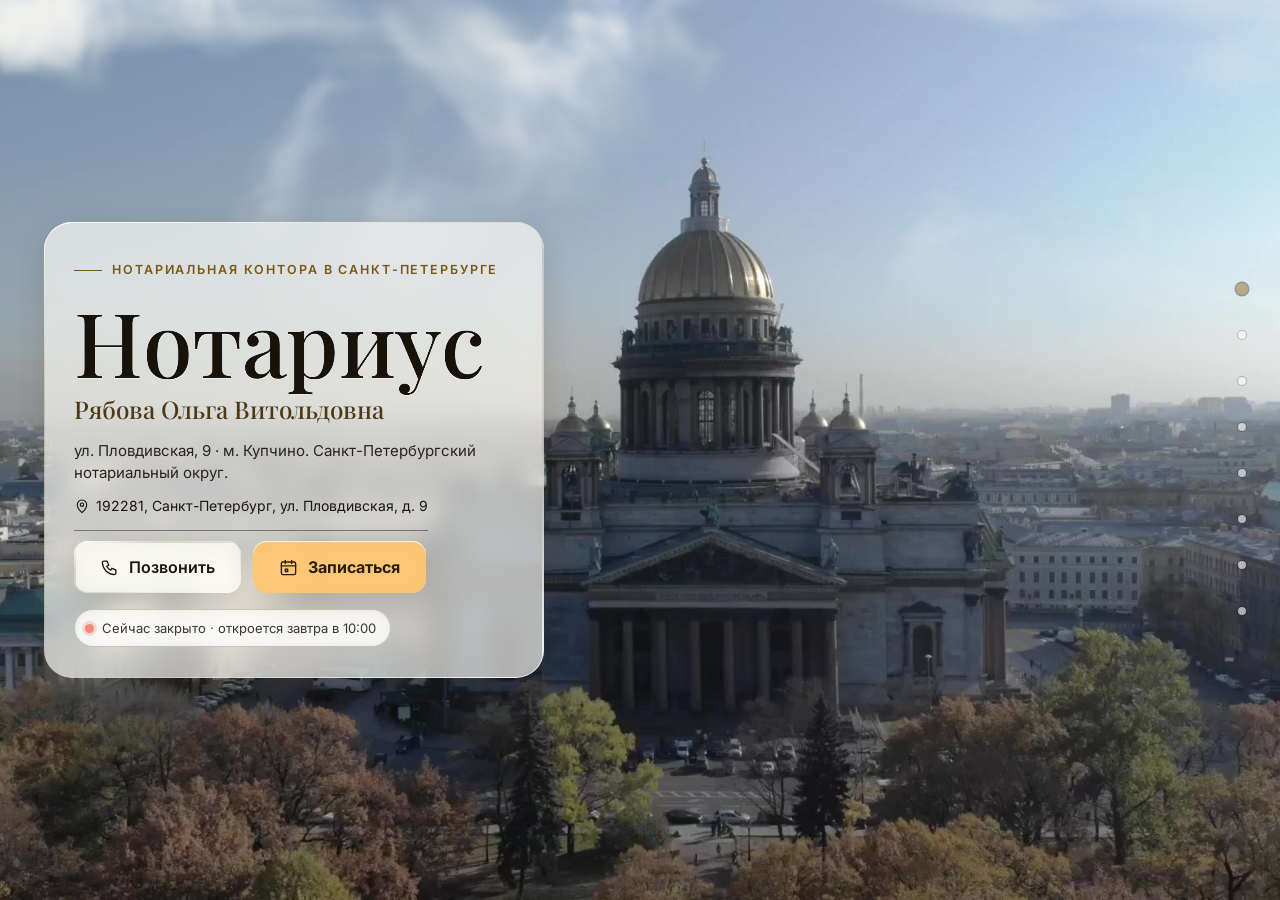
==== commit 489645e6: "Б-6 (п. 3.1 Стандартов ФНП): недостающие обязательные сведения — по реестру ФНП (data.notariat.ru, з" ====
--- a/index.html
+++ b/index.html
@@ -810,7 +810,7 @@
           <div class="about-txt">
             <span class="kicker rv" style="--i:0" data-i18n="about_kicker">О нотариусе</span>
             <h2 class="h2 rv" style="--i:1" data-i18n="about_title">Сведения о нотариусе</h2>
-            <p class="rv" style="--i:2" data-i18n="about_p1">Рябова Ольга Витольдовна — нотариус Санкт-Петербургского нотариального округа. Реестровый номер 78/223-н/78, лицензия №125 от 23.04.1993, приказ №207-к от 23.06.1993 (Управление юстиции Ленгорисполкома).</p>
+            <p class="rv" style="--i:2" data-i18n="about_p1">Рябова Ольга Витольдовна — нотариус Санкт-Петербургского нотариального округа. Реестровый номер 78/223-н/78, лицензия №125 от 23.04.1993, приказ №207-к от 23.06.1993.</p>
             <p class="rv" style="--i:3" data-i18n="about_p2">Контора находится по адресу ул. Пловдивская, 9 — Фрунзенский район, Купчино. Нотариус и сотрудники конторы разъясняют правовые последствия каждого действия, проверяют документы и помогают выбрать форму сделки, которая защитит ваши интересы.</p>
             <p class="rv" style="--i:4" data-i18n="about_p3">Нотариус удостоверяет сделки, доверенности и завещания, ведёт наследственные дела, свидетельствует подлинность подписей и верность копий, подаёт документы в Росреестр и ФНС в электронном виде.</p>
             <blockquote class="quote rv" style="--i:5" data-i18n="about_quote">Нотариальный акт — это защита ваших прав сегодня и уверенность в завтрашнем дне.</blockquote>
@@ -819,10 +819,14 @@
             <div class="creds">
               <div class="cred rv" style="--i:1"><span class="cic"><svg class="ico"><use href="#ico-hash"/></svg></span><div><small data-i18n="cred_reg">Реестровый номер</small><b>78/223-н/78</b></div></div>
               <div class="cred rv" style="--i:2"><span class="cic"><svg class="ico"><use href="#ico-shield"/></svg></span><div><small data-i18n="cred_lic">Лицензия</small><b>№125 от 23.04.1993</b></div></div>
-              <div class="cred rv" style="--i:3"><span class="cic"><svg class="ico"><use href="#ico-pin"/></svg></span><div><small data-i18n="cred_district">Нотариальный округ</small><b data-i18n="cred_district_v">Санкт-Петербург</b></div></div>
-              <div class="cred rv" style="--i:4"><span class="cic"><svg class="ico"><use href="#ico-users"/></svg></span><div><small data-i18n="cred_member">Член палаты</small><b>Нотариальная палата Санкт-Петербурга</b></div></div>
-              <div class="cred rv" style="--i:5"><span class="cic"><svg class="ico"><use href="#ico-card"/></svg></span><div><small data-i18n="cred_pay">Оплата</small><b class="pay-pills"><span class="pay-pill"><svg class="ico"><use href="#ico-cash"/></svg><span data-i18n="pay_cash">Наличные</span></span><span class="pay-pill"><svg class="ico"><use href="#ico-card"/></svg><span data-i18n="pay_card">Банковские карты</span></span><span class="pay-pill pay-logo"><img src="img/pay/mir.svg" alt="Мир" width="53" height="16" loading="lazy" decoding="async"></span><span class="pay-pill pay-logo"><img src="img/pay/sbp.svg" alt="СБП" width="35" height="20" loading="lazy" decoding="async"></span></b></div></div>
+              <div class="cred rv" style="--i:3"><span class="cic"><svg class="ico"><use href="#ico-scroll"/></svg></span><div><small data-i18n="cred_order">Приказ о наделении полномочиями</small><b data-i18n="cred_order_v">№207-к от 23.06.1993</b></div></div>
+              <div class="cred rv" style="--i:4"><span class="cic"><svg class="ico"><use href="#ico-pin"/></svg></span><div><small data-i18n="cred_district">Нотариальный округ, субъект РФ</small><b data-i18n="cred_district_v">Санкт-Петербург; субъект РФ — город федерального значения Санкт-Петербург</b></div></div>
+              <div class="cred rv" style="--i:5"><span class="cic"><svg class="ico"><use href="#ico-users"/></svg></span><div><small data-i18n="cred_member">Член палаты</small><b><a href="https://78.notariat.ru/" target="_blank" rel="noopener">Нотариальная палата Санкт-Петербурга</a></b></div></div>
+              <div class="cred rv" style="--i:6"><span class="cic"><svg class="ico"><use href="#ico-globe"/></svg></span><div><small data-i18n="cred_fnp">Федеральная нотариальная палата</small><b><a href="https://notariat.ru/" target="_blank" rel="noopener">notariat.ru</a></b></div></div>
+              <div class="cred rv" style="--i:7"><span class="cic"><svg class="ico"><use href="#ico-card"/></svg></span><div><small data-i18n="cred_pay">Оплата</small><b class="pay-pills"><span class="pay-pill"><svg class="ico"><use href="#ico-cash"/></svg><span data-i18n="pay_cash">Наличные</span></span><span class="pay-pill"><svg class="ico"><use href="#ico-card"/></svg><span data-i18n="pay_card">Банковские карты</span></span><span class="pay-pill pay-logo"><img src="img/pay/mir.svg" alt="Мир" width="53" height="16" loading="lazy" decoding="async"></span><span class="pay-pill pay-logo"><img src="img/pay/sbp.svg" alt="СБП" width="35" height="20" loading="lazy" decoding="async"></span></b></div></div>
+            
             </div>
+            <div class="info-links about-more rv" style="--i:8"><button class="ilink" type="button" data-modal="officialModal"><svg class="ico"><use href="#ico-scroll"/></svg><span data-i18n="off_btn">Официальные сведения и ссылки</span></button></div>
           </div>
         </div>
       </div></div>
@@ -1058,7 +1062,7 @@
             <p data-i18n="foot_disclaimer">Информация на сайте носит справочный характер и не является публичной офертой. Размеры тарифов — в разделе «Тарифы».</p>
             <p class="foot-demo"><span data-i18n="foot_demo">Демонстрационный проект веб-агентства «в сети» — показывает, каким может быть сайт нотариуса. Это не официальный сайт нотариальной конторы.</span> <a href="https://kristall2002-art.github.io/vseti/" target="_blank" rel="noopener">vseti</a></p>
           </div>
-          <div class="fl"><a href="https://yandex.ru/maps/org/1414993983/" target="_blank" rel="noopener">Яндекс.Карты</a><a href="credits.html">Фото и видео</a></div>
+          <div class="fl"><a href="https://yandex.ru/maps/org/1414993983/" target="_blank" rel="noopener">Яндекс.Карты</a><a href="credits.html">Фото и видео</a><a href="#" data-modal="officialModal" data-i18n="foot_official">Официальные сведения</a></div>
         </footer>
       </div></div>
     </section>
@@ -1128,6 +1132,24 @@
   </div>
 </div>
 
+<div class="modal" id="officialModal" role="dialog" aria-modal="true" aria-labelledby="offTitle">
+  <div class="mbox mbox-lg">
+    <button class="mclose" type="button" data-i18n-title="modal_close" title="Закрыть" aria-label="Закрыть"><svg class="ico"><use href="#ico-x"/></svg></button>
+    <div class="mhead"><span class="cic"><svg class="ico"><use href="#ico-scroll"/></svg></span><div><h3 id="offTitle" data-i18n="off_title">Официальные сведения и ссылки</h3><p class="msub" data-i18n="off_sub">По данным реестра нотариусов ФНП и официальных сайтов</p></div></div>
+    <div class="off">
+      <section><h4 data-i18n="off_s1h">Нотариальный округ и субъект Российской Федерации</h4><p data-i18n="off_s1p">Санкт-Петербургский нотариальный округ; субъект Российской Федерации — город федерального значения Санкт-Петербург.</p></section>
+      <section><h4 data-i18n="off_s2h">График приёма</h4><p data-i18n="off_s2p">Часы приёма указаны в разделе «Контакты» и в окне «Часы работы». Сведения о графике приёма также размещены в реестре нотариусов ФНП (карточка нотариуса).</p><ul class="off-links"><li><a href="https://data.notariat.ru/directory/notary/4499" target="_blank" rel="noopener" data-i18n="off_r1">Реестр нотариусов: карточка нотариуса</a></li></ul></section>
+      <section><h4 data-i18n="off_s3h">Замещение нотариуса на время его отсутствия</h4><p data-i18n="off_s3p">По данным реестра ФНП, сотрудник конторы, уполномоченный на совершение нотариальных действий в момент отсутствия нотариуса, — Сальникова Наталья Васильевна.</p></section>
+      <section><h4 data-i18n="off_s4h">Вызов нотариуса вне конторы</h4><p data-i18n="off_s4p">Нотариус может совершить действие вне конторы — на дому, в больнице, в организации. Для вызова позвоните по телефону +7 (812) 708-19-17 или напишите на 03200191@npspb.ru: время и условия согласуются заранее. Федеральный тариф при выезде увеличивается в 1,5 раза, региональный тариф берётся за каждый час выезда, фактические транспортные расходы возмещаются — см. раздел «Тарифы».</p></section>
+      <section><h4 data-i18n="off_s5h">Обращение к нотариусу в электронном виде</h4><p data-i18n="off_s5p">Форма «Записаться на приём» готовит письмо в вашей почтовой программе на адрес 03200191@npspb.ru. Можно также отправить сообщение нотариусу через форму на сайте ФНП.</p><ul class="off-links"><li><a href="https://data.notariat.ru/feedback/send_notary/4499/" target="_blank" rel="noopener" data-i18n="off_l_fb">Форма обращения нотариусу на сайте ФНП</a></li></ul></section>
+      <section><h4 data-i18n="off_s6h">Сайты Федеральной нотариальной палаты и Нотариальной палаты Санкт-Петербурга</h4><ul class="off-links"><li><a href="https://notariat.ru/" target="_blank" rel="noopener" data-i18n="off_l_fnp">Федеральная нотариальная палата — notariat.ru</a></li><li><a href="https://78.notariat.ru/" target="_blank" rel="noopener" data-i18n="off_l_np">Нотариальная палата Санкт-Петербурга — 78.notariat.ru</a></li></ul></section>
+      <section><h4 data-i18n="off_s7h">Публичные реестры и сервисы ФНП</h4><ul class="off-links"><li><a href="https://data.notariat.ru/directory/notary/4499" target="_blank" rel="noopener" data-i18n="off_r1">Реестр нотариусов: карточка нотариуса</a></li><li><a href="https://notariat.ru/ru-ru/help/servis-proverki-doverennostej/" target="_blank" rel="noopener" data-i18n="off_r2">Сервис проверки доверенностей</a></li><li><a href="https://notariat.ru/ru-ru/help/reestr-otmenennyh-doverennostej/" target="_blank" rel="noopener" data-i18n="off_r3">Реестр отменённых доверенностей</a></li><li><a href="https://notariat.ru/ru-ru/help/reestr-uvedomlenij-o-zaloge-dvizhimogo-imushestva/" target="_blank" rel="noopener" data-i18n="off_r4">Реестр уведомлений о залоге движимого имущества</a></li><li><a href="https://notariat.ru/ru-ru/help/rozysk-naslednikov/" target="_blank" rel="noopener" data-i18n="off_r5">Розыск наследников</a></li><li><a href="https://notariat.ru/ru-ru/help/probate-cases/" target="_blank" rel="noopener" data-i18n="off_r6">Реестр наследственных дел</a></li><li><a href="https://notariat.ru/ru-ru/help/proverit-qr-kod-na-notarialnom-dokumente/" target="_blank" rel="noopener" data-i18n="off_r7">Проверка QR-кода на нотариальном документе</a></li></ul></section>
+      <section><h4 data-i18n="off_s8h">Министерство юстиции</h4><ul class="off-links"><li><a href="https://minjust.gov.ru/ru/" target="_blank" rel="noopener" data-i18n="off_m1">Министерство юстиции Российской Федерации — minjust.gov.ru</a></li><li><a href="https://to78.minjust.gov.ru/ru/" target="_blank" rel="noopener" data-i18n="off_m2">Главное управление Минюста России по Санкт-Петербургу и Ленинградской области — to78.minjust.gov.ru</a></li></ul></section>
+      <section><h4 data-i18n="off_s9h">Ближайшая нотариальная контора</h4><p data-i18n="off_s9p">В том же доме (ул. Пловдивская, д. 9) принимает другой нотариус — тел. +7 (812) 708-19-21 (по данным реестра ФНП). Остальные нотариусы округа — в реестре нотариусов ФНП.</p><ul class="off-links"><li><a href="https://data.notariat.ru/directory/notary/?address=%D0%9F%D0%BB%D0%BE%D0%B2%D0%B4%D0%B8%D0%B2%D1%81%D0%BA%D0%B0%D1%8F" target="_blank" rel="noopener" data-i18n="off_l_reg">Нотариусы Санкт-Петербурга в реестре ФНП</a></li></ul></section>
+    </div>
+  </div>
+</div>
+
 <div class="modal" id="svcModal" role="dialog" aria-modal="true" aria-labelledby="svcTitle">
   <div class="mbox mbox-lg">
     <button class="mclose" type="button" data-i18n-title="modal_close" title="Закрыть" aria-label="Закрыть"><svg class="ico"><use href="#ico-x"/></svg></button>
@@ -1138,7 +1160,7 @@
   </div>
 </div>
 
-<script>window.SITE = {"slug":"ryabova","lang":"ru","langs":["ru","en","uz","tg","kg","az","zh"],"base":"","name":"Рябова Ольга Витольдовна","name_ru":"Рябова Ольга Витольдовна","short_name":"Нотариус Рябова","url":"https://kristall2002-art.github.io/etalon-b-ryabova/","form_to":"03200191@npspb.ru","hours":{"mon":"10:00–17:00","tue":"11:00–18:00","wed":"","thu":"10:00–17:00","fri":"10:00–17:00","sat":"","sun":"","noappt":["wed"]},"phones":["+7 (812) 708-19-17"],"email":"03200191@npspb.ru","lat":59.8414922,"lon":30.3906568,"i18n":{"ru":{"_name":"Русский","_flag":"RU","nav_home":"Главная","nav_services":"Услуги","nav_about":"О нотариусе","nav_how":"Порядок приёма","nav_reviews":"Отзывы","nav_faq":"Вопросы","nav_contacts":"Контакты","nav_book":"Записаться","menu_all_services":"Все категории услуг","menu_pick":"Выберите категорию — откроется список действий","theme_toggle":"Тёмная / светлая тема","lang_label":"Язык","hero_kicker":"Нотариальная контора в Санкт-Петербурге","hero_notary":"Нотариус","hero_sub":"ул. Пловдивская, 9 · м. Купчино. Санкт-Петербургский нотариальный округ.","btn_book":"Записаться на приём","btn_services":"Все услуги","status_open":"Открыто сейчас","status_closed":"Сейчас закрыто","status_until":"до {t}","status_opens":"откроется {d} в {t}","status_today":"сегодня","status_tomorrow":"завтра","stat_years":"лет практики","stat_services":"видов услуг","stat_rating":"рейтинг на Яндекс.Картах","stat_langs":"языков на сайте","services_kicker":"Нотариальные услуги","services_title":"Чем мы можем помочь","services_desc":"Десять направлений и более 70 нотариальных действий. Нажмите на категорию, чтобы увидеть полный список.","svc_items":"действий","svc_open":"Открыть список","svc_book_this":"Записаться по этой услуге","svc_hint":"Нажмите на услугу — она подставится в форму записи","cat_realty":"Недвижимость и ипотека","cat_realty_d":"Сделки с квартирами, долями, залогом и рентой","cat_inherit":"Наследство и завещания","cat_inherit_d":"Завещания, наследственные дела, свидетельства о праве","cat_family":"Семья и брак","cat_family_d":"Брачный договор, алименты, материнский капитал, согласия","cat_power":"Доверенности","cat_power_d":"Любые доверенности, включая машиночитаемые","cat_business":"Бизнес и ООО","cat_business_d":"Доли, уставы, протоколы, опционы","cat_certify":"Свидетельствования","cat_certify_d":"Подписи, копии, переводы, факты","cat_deposit":"Депозит и обеспечение","cat_deposit_d":"Расчёты через нотариуса, залог движимого имущества","cat_statements":"Заявления и передача документов","cat_statements_d":"Официальная передача заявлений и документов","cat_digital":"Электронные и дистанционные услуги","cat_digital_d":"Онлайн-формат нотариальных действий","cat_other":"Прочие действия и выезд","cat_other_d":"Консультации, выезд, корпоративное обслуживание","about_kicker":"О нотариусе","about_title":"Сведения о нотариусе","about_p1":"Рябова Ольга Витольдовна — нотариус Санкт-Петербургского нотариального округа. Реестровый номер 78/223-н/78, лицензия №125 от 23.04.1993, приказ №207-к от 23.06.1993 (Управление юстиции Ленгорисполкома).","about_p2":"Контора находится по адресу ул. Пловдивская, 9 — Фрунзенский район, Купчино. Нотариус и сотрудники конторы разъясняют правовые последствия каждого действия, проверяют документы и помогают выбрать форму сделки, которая защитит ваши интересы.","about_p3":"Нотариус удостоверяет сделки, доверенности и завещания, ведёт наследственные дела, свидетельствует подлинность подписей и верность копий, подаёт документы в Росреестр и ФНС в электронном виде.","cred_reg":"Реестровый номер","cred_lic":"Лицензия","cred_member":"Член палаты","cred_pay":"Оплата","about_quote":"Нотариальный акт — это защита ваших прав сегодня и уверенность в завтрашнем дне.","how_kicker":"Шаг за шагом","how_title":"Порядок приёма","how_desc":"Понятный процесс в пять шагов — от звонка до готового документа.","step1_t":"Запись","step1_d":"Позвоните или оставьте заявку на сайте. Уточните услугу и удобное время.","step2_t":"Документы","step2_d":"Подготовьте документы по списку, который сообщат при записи. Оригиналы обязательны.","step3_t":"Консультация","step3_d":"Нотариус разъяснит правовые последствия, проверит документы и личности сторон.","step4_t":"Удостоверение","step4_d":"Подписание документа в присутствии нотариуса и совершение удостоверительной надписи.","step5_t":"Результат","step5_d":"Вы получаете готовый документ. При необходимости — электронная подача в Росреестр.","reviews_kicker":"Отзывы","reviews_title":"Что говорят клиенты","reviews_src":"По материалам отзывов на Яндекс.Картах и 2ГИС. Оценка — 4.4 из 5 по 33 отзывам.","reviews_link":"Все отзывы на Яндекс.Картах","reviews_gis":"Отзывы на 2ГИС","reviews_demo_note":"Демонстрационное наполнение: тексты отзывов — примеры оформления. Реальные отзывы подтягиваются с Яндекс.Карт и 2ГИС — ссылка ниже.","review_sample":"Пример оформления","review_real":"Реальный отзыв","reviews_count":"33 отзывов","badge_reviews":"33 отзывов на Яндекс.Картах","badge_hint":"Открыть отзывы на Яндекс.Картах","faq_kicker":"Вопросы и ответы","faq_title":"Частые вопросы","faq_desc":"Если не нашли ответ — позвоните +7 (812) 708-19-17, подскажем.","faq_more":"","faq1_q":"Нужна ли предварительная запись?","faq1_a":"Рекомендуем записаться заранее по телефону +7 (812) 708-19-17 или через форму на сайте — так вы не будете ждать в очереди. Часы приёма: Пн 10:00–17:00; Вт 11:00–18:00; Ср — нет приёма; Чт 10:00–17:00; Пт 10:00–17:00; Сб, Вс — выходной.","faq2_q":"Какие документы взять с собой?","faq2_a":"Всегда — паспорт каждого участника. Остальное зависит от действия: для сделки с недвижимостью — правоустанавливающие документы, для доверенности — данные представителя, для наследства — свидетельство о смерти и документы о родстве. Точный список сообщат при записи.","faq3_q":"Можно ли оплатить картой?","faq3_a":"Наличные и банковские карты.","faq4_q":"Работаете ли по субботам?","faq4_a":"Нет, суббота и воскресенье — выходные дни.","faq5_q":"Можно ли вызвать нотариуса на дом или в больницу?","faq5_a":"Да, выезд нотариуса возможен — на дом, в больницу, в офис организации. Время и условия выезда согласуются по телефону +7 (812) 708-19-17.","faq6_q":"Подаёте ли документы в Росреестр?","faq6_a":"Да. После удостоверения сделки нотариус направляет документы в Росреестр в электронном виде — без визита в МФЦ и с сокращённым сроком регистрации.","faq7_q":"Сколько стоит нотариальное действие?","faq7_a":"Нотариальный тариф устанавливается законом и палатой и состоит из федерального и регионального тарифов; к ним добавляется возмещение необходимых расходов нотариуса. Размеры по самым частым действиям и перечень льгот — в разделе «Тарифы». Итоговую сумму по вашему действию называет нотариус при записи.","faq8_q":"Как добраться до конторы?","faq8_a":"Адрес: ул. Пловдивская, 9, Фрунзенский район, Купчино. Метро: Купчино. Нажмите на адрес в любом месте сайта — откроется Яндекс.Карта с маршрутом.","faq9_q":"Что делать, если участник сделки не говорит по-русски?","faq9_a":"Нотариальное действие совершается на русском языке. Если участник не владеет русским, потребуется переводчик — его участие и данные указываются в документе. Договоритесь об этом заранее при записи.","faq10_q":"Нужно ли присутствие того, на кого оформляется доверенность?","faq10_a":"Нет. Для доверенности достаточно присутствия доверителя с паспортом; о представителе нужны паспортные данные. Представитель получает доверенность позже — лично или через доверителя.","contacts_kicker":"Контакты","contacts_title":"Как нас найти","lbl_address":"Адрес","lbl_metro":"Метро","lbl_phone":"Телефоны","lbl_email":"Почта","lbl_hours":"Часы приёма","lbl_payment":"Оплата","btn_route":"Проложить маршрут","btn_map":"Открыть на Яндекс.Картах","hours_mf":"Пн–Пт","hours_sat":"Сб","hours_sun":"Вс","form_title":"Записаться на приём","form_desc":"Заполните форму — откроется ваш почтовый клиент с готовым письмом. Или позвоните +7 (812) 708-19-17.","f_name":"Ваше имя","f_phone":"Телефон","f_lang":"Язык обращения","f_service":"Услуга","f_service_ph":"Выберите категорию услуги","f_time":"Удобное время","f_time_ph":"Например: вторник после 15:00","f_comment":"Комментарий","f_comment_ph":"Кратко опишите задачу","f_submit":"Отправить заявку","f_note":"Нажимая кнопку, вы открываете письмо в своём почтовом приложении — проверьте и отправьте его.","f_err_name":"Укажите имя","f_err_phone":"Укажите телефон в формате +7 …","f_err_service":"Выберите услугу","f_sent":"Письмо сформировано и открыто в почтовой программе. Если оно не открылось (например, на телефоне нет почты) — скопируйте адрес и напишите нам вручную или позвоните +7 (812) 708-19-17.","mail_subject":"Запись к нотариусу — Нотариус Рябова","mail_intro":"Заявка на приём с сайта Нотариус Рябова","bar_route":"Маршрут","bar_call":"Позвонить","bar_write":"Написать","bar_book":"Записаться","bar_hours":"Часы","bar_tg":"Telegram","bar_mail":"Почта","hm_title":"Часы работы","hm_today":"сегодня","hm_closed":"выходной","hm_outside":"Вне часов приёма","hm_outside_text":"Оставьте заявку через форму на сайте или напишите на почту — ответим в ближайший рабочий день.","day_mon":"Понедельник","day_tue":"Вторник","day_wed":"Среда","day_thu":"Четверг","day_fri":"Пятница","day_sat":"Суббота","day_sun":"Воскресенье","modal_close":"Закрыть","foot_rights":"© 2026 Нотариус Рябова. Санкт-Петербургский нотариальный округ. Реестровый номер 78/223-н/78.","foot_disclaimer":"Информация на сайте носит справочный характер и не является публичной офертой. Размеры тарифов — в разделе «Тарифы».","foot_made":"Сайт создан на основе открытых данных Федеральной нотариальной палаты, Яндекс.Карт и 2ГИС.","foot_demo":"Демонстрационный проект веб-агентства «в сети» — показывает, каким может быть сайт нотариуса. Это не официальный сайт нотариальной конторы.","meta_title":"Нотариус Рябова О. В. — ул. Пловдивская, 9, СПб","meta_title_short":"Нотариус Рябова О. В. — Санкт-Петербург","meta_desc":"Нотариус Рябова О. В., ул. Пловдивская, 9. Пн 10:00–17:00; Вт 11:00–18:00; Ср — нет приёма; Чт 10:00–17:00; Пт 10:00–17:00; Сб, Вс — выходной. Наследство, доверенности, сделки, ООО. Запись: +7 (812) 708-19-17.","meta_desc_short":"Нотариус Рябова О. В., ул. Пловдивская, 9. Наследство, доверенности, сделки с недвижимостью, ООО. Запись: +7 (812) 708-19-17.","val_okrug":"Санкт-Петербургский нотариальный округ","val_okrug_gen":"Санкт-Петербургского нотариального округа","metro_prefix":"м. ","aria_menu":"Меню","aria_sections":"Разделы","aria_quick":"Быстрые действия","aria_map":"Карта: ул. Пловдивская, 9","img_alt":"Санкт-Петербург, Фрунзенский район, Купчино","lang_switch":"Языки сайта","mail_lbl_notary":"Нотариус","mail_lbl_name":"Имя","mail_lbl_phone":"Телефон","mail_lbl_lang":"Язык обращения","mail_lbl_service":"Услуга","mail_lbl_time":"Удобное время","mail_lbl_comment":"Комментарий","mail_lbl_site":"Сайт","lbl_messengers":"Мессенджеры","status_docs_last":"документы принимают до {t}","status_docs_over":"приём документов на сегодня закончен","info_title":"Материалы конторы","info_sub":"Тексты и документы нотариальной конторы","info_tariffs":"Тарифы","info_docs":"Какие документы нужны","info_articles":"Разъяснения нотариуса","info_useful":"Полезная информация","info_pdn":"Обработка персональных данных","info_file":"Скачать","info_ru_note":"","info_open":"Открыть","foot_photos":"Фото фонов","a11y_bigger":"Крупнее","a11y_smaller":"Мельче","a11y_contrast":"Для слабовидящих","book_pick_title":"Как удобнее записаться?","book_mail":"Написать на почту","hours_line":"Пн 10:00–17:00; Вт 11:00–18:00; Ср — нет приёма; Чт 10:00–17:00; Пт 10:00–17:00; Сб, Вс — выходной","hm_noappt":"нет приёма","pay_cash":"Наличные","pay_card":"Банковские карты","brand_role":"Нотариус","cb_btn":"Заказать обратный звонок","cb_title":"Заказать обратный звонок","cb_sub":"Оставьте номер — откроется письмо нотариусу с просьбой перезвонить.","cb_back":"Назад","f_email":"Почта","f_optional":"необязательно","f_err_email":"Проверьте адрес почты","cb_service":"Какая услуга нужна","cb_service_ph":"Выберите услугу","cb_service_other":"Консультация / не знаю","cb_time":"Удобное время для звонка","cb_time_ph":"Например: завтра после 15:00","cb_submit":"Заказать звонок","cb_note":"Нажимая кнопку, вы открываете письмо в своём почтовом приложении — проверьте и отправьте его.","cb_sent":"Письмо сформировано и открыто в почтовой программе. Если оно не открылось (например, на телефоне нет почты) — скопируйте адрес и напишите нам вручную или позвоните +7 (812) 708-19-17.","mail_cb_subject":"Просьба перезвонить — Нотариус Рябова","mail_cb_intro":"Прошу перезвонить мне","mail_cb_about":"по вопросу","mail_cb_time":"Удобное время для звонка","mail_lbl_email":"Почта","mail_modal_title":"Написать на почту","mail_modal_sub":"Заполните форму — откроется ваша почтовая программа с готовым письмом нотариусу.","mail_addr_lbl":"Адрес для писем","mail_copy":"Скопировать адрес","mail_copied":"Адрес скопирован","tel_title":"Позвонить","tel_sub":"Звоните в часы приёма — ответим на вопросы и запишем на приём.","phone_common":"общий телефон конторы","cred_district":"Нотариальный округ","cred_district_v":"Санкт-Петербург","nav_tariffs":"Тарифы","info_tariffs_btn":"Тарифы и льготы","tf_kicker":"Стоимость нотариальных действий","tf_title":"Нотариальные тарифы и льготы","tf_lead":"Нотариальный тариф устанавливается законом и Нотариальной палатой Санкт-Петербурга и состоит из федерального и регионального тарифов. Размеры по самым частым действиям — по состоянию на 18.10.2026.","tf_t_title":"Размеры тарифов по самым частым действиям","tf_th_act":"Нотариальное действие","tf_th_fed":"Федеральный тариф","tf_th_reg":"Региональный тариф (Санкт-Петербург)","tf_a1":"Удостоверение завещания","tf_a2":"Доверенность на ведение дела в суде, подачу и получение документов","tf_a3":"Доверенность на право пользования и распоряжения имуществом","tf_a4":"Доверенность от юридического лица","tf_a5":"Согласие на выезд ребёнка за границу","tf_a6":"Брачный договор","tf_a7":"Соглашение об уплате алиментов","tf_a8":"Сделка по отчуждению недвижимого имущества (например, купля-продажа)","tf_a9":"Свидетельство о праве на наследство","tf_a10":"Свидетельствование подлинности подписи","tf_a11":"Свидетельствование верности копий документов","tf_a12":"Свидетельствование верности перевода","tf_a13":"Купля-продажа и залог доли в уставном капитале ООО","tf_a14":"Совершение нотариального действия на выезде","tf_f3":"100 ₽ — детям, супругу, родителям, полнородным братьям и сёстрам; 500 ₽ — другим лицам. На автомобиль: 250 ₽ и 400 ₽ соответственно.","tf_f_sum":"по сумме сделки (расчёт — ниже)","tf_f_inh":"0,3 % стоимости имущества — детям, супругу, родителям, полнородным братьям и сёстрам наследодателя (не более 100 000 ₽); 0,6 % — другим наследникам (не более 1 000 000 ₽).","tf_f_trip":"увеличивается в 1,5 раза","tf_r4":"4 500 ₽; в порядке передоверия — 4 800 ₽","tf_r9":"9 000 ₽ — недвижимое имущество; 4 000 ₽ — иное имущество, кроме недвижимого (с каждого наследника за каждый объект). Вклады: до 2 000 ₽ — 500 ₽; 2 000–20 000 ₽ — 1 500 ₽; свыше 20 000 ₽ — 3 000 ₽.","tf_r10":"1 400 ₽ — физическое лицо; 2 800 ₽ — юридическое лицо или представитель физического лица","tf_per_page":"за страницу","tf_per_page_tr":"за страницу перевода","tf_r13":"25 000 ₽ — физические лица; 32 000 ₽ — юридические лица","tf_r14":"За каждый час выезда: 2 000 ₽ — доверенности на получение пенсии, по вопросам оформления инвалидности, субсидий и другим социально значимым вопросам; 5 000 ₽ — иные действия; 6 000 ₽ — действия, связанные с предпринимательской деятельностью и осуществлением корпоративных прав.","tf_table_note":"К сумме федерального и регионального тарифов добавляется возмещение необходимых расходов нотариуса (государственные пошлины, платные сведения и документы, услуги оценщиков, экспертов), а при выезде — фактических транспортных расходов (ст. 22 Основ законодательства о нотариате). Полные таблицы по всем нотариальным действиям — на сайте Нотариальной палаты Санкт-Петербурга.","tf_calc_sum":"Расчёт федерального тарифа по сумме сделки","tf_c1h":"Отчуждение недвижимого имущества, когда нотариальная форма не обязательна (ст. 22.1 Основ)","tf_c1a":"Супругу, родителям, детям, внукам: до 10 млн ₽ — 3 000 ₽ + 0,2 % суммы сделки; свыше 10 млн ₽ — 23 000 ₽ + 0,1 % суммы сверх 10 млн ₽, но не более 50 000 ₽.","tf_c1b":"Другим лицам: до 1 млн ₽ — 3 000 ₽ + 0,4 % суммы сделки; 1–10 млн ₽ — 7 000 ₽ + 0,2 % суммы сверх 1 млн ₽; свыше 10 млн ₽ — 25 000 ₽ + 0,1 % суммы сверх 10 млн ₽ (для жилых помещений и земельных участков под жилыми домами — не более 100 000 ₽).","tf_c1c":"Если оценка недвижимого имущества ниже его кадастровой стоимости, тариф считается от кадастровой стоимости.","tf_c2h":"Нотариальная форма обязательна по закону (ст. 333.24 НК РФ)","tf_c2a":"Федеральный тариф равен государственной пошлине. Например, за удостоверение договора, предмет которого подлежит оценке, — 0,5 % суммы договора, но не менее 300 ₽ и не более 20 000 ₽.","tf_c3h":"Купля-продажа и залог доли в уставном капитале ООО (ст. 333.24 НК РФ)","tf_c3a":"До 1 млн ₽ — 0,5 % суммы договора, но не менее 1 500 ₽; 1–10 млн ₽ — 5 000 ₽ + 0,3 % суммы сверх 1 млн ₽; свыше 10 млн ₽ — 32 000 ₽ + 0,15 % суммы сверх 10 млн ₽, но не более 150 000 ₽.","tf_how_h":"Из чего складывается плата","tf_how_1":"Федеральный тариф. Его размер определяют Основы законодательства о нотариате (ст. 22, 22.1) и Налоговый кодекс (ст. 333.24): если нотариальная форма обязательна по закону, он равен государственной пошлине.","tf_how_2":"Региональный тариф. На сайте палаты он назван «тарифами на услуги правового и технического характера» (в Стандартах ФНП — «плата за услуги правового и технического характера»). Размер устанавливает Нотариальная палата Санкт-Петербурга в пределах предельных размеров, определённых Федеральной нотариальной палатой.","tf_ben_h":"Льготы","tf_ben_lead":"Федеральный тариф (ст. 333.35 и 333.38 НК РФ; льготы по государственной пошлине действуют и при обращении к нотариусу, занимающемуся частной практикой, — ст. 22 Основ):","tf_b1":"Инвалиды I и II группы, дети-инвалиды, инвалиды с детства — 50 % федерального тарифа по всем видам действий.","tf_b2":"Физические лица не платят федеральный тариф за удостоверение доверенности на получение пенсий и пособий и завещания в пользу Российской Федерации, её субъектов и муниципальных образований.","tf_b3":"Свидетельство о праве на наследство: без федерального тарифа — несовершеннолетние наследники, опекаемые лица с психическими расстройствами, наследники, проживавшие вместе с наследодателем в унаследованном жилье, а также при наследовании вкладов, денежных средств на счетах, страховых сумм и пенсий.","tf_b4":"Члены семьи и близкие родственники — 50 % федерального тарифа за удостоверение договоров дарения недвижимого имущества между ними.","tf_b5":"Герои Советского Союза, Герои Российской Федерации, полные кавалеры ордена Славы, ветераны и инвалиды Великой Отечественной войны, бывшие узники фашистских концлагерей, гетто и военнопленные — освобождены (ст. 333.35, п. 1, пп. 11 и 12).","tf_b6":"Физические лица, нуждающиеся в улучшении жилищных условий, — при сделках по приобретению жилья за счёт бюджетных выплат; физические лица — при отчуждении жилья в аварийном доме, подлежащем сносу (если удостоверение обязательно).","tf_ben_reg_lead":"Региональный тариф (Приложение 2 к приказу Минюста России от 12.09.2023 № 253, в ред. приказа от 01.12.2025 № 326):","tf_br1":"100 % — ветераны и инвалиды Великой Отечественной войны, бывшие узники и военнопленные; дети-сироты, дети-инвалиды, дети, оставшиеся без попечения родителей; несовершеннолетние при отчуждении недвижимого имущества (пропорционально их доле); участники специальной военной операции и члены их семей — по перечню приказа.","tf_br2":"50 % — инвалиды I группы; при сделках по переселению из аварийного жилищного фонда по государственным, региональным и муниципальным программам — 50 % регионального тарифа за удостоверение отчуждения недвижимого имущества.","tf_ben_more":"Полный перечень льгот — на странице «Льготы» сайта Нотариальной палаты Санкт-Петербурга.","tf_src_h":"Источники","tf_src_asof":"Данные по состоянию на 18.10.2026.","tf_s1":"Региональные тарифы, Санкт-Петербург (Нотариальная палата Санкт-Петербурга)","tf_s2":"Региональные тарифы (Федеральная нотариальная палата)","tf_s3":"Федеральные тарифы: НК РФ и Основы (Нотариальная палата Санкт-Петербурга)","tf_s4":"Льготы (Нотариальная палата Санкт-Петербурга)","tf_s5":"Основы законодательства о нотариате, ст. 22 и 22.1","tf_s6":"Налоговый кодекс, ст. 333.24","tf_s7":"Налоговый кодекс, ст. 333.35","tf_s8":"Налоговый кодекс, ст. 333.38","tf_s9":"Приложение 2 к приказу Минюста России от 12.09.2023 № 253 (PDF)","tf_src_note":"Итоговую сумму по вашему действию называет нотариус при записи: она зависит от вида действия, суммы сделки и права на льготы.","tf_l_fed":"Федеральный","tf_l_reg":"Региональный"}},"svc":{},"cats":[{"id":"realty","icon":"home","items":["Купля-продажа квартиры, дома, участка","Продажа доли в квартире","Дарение недвижимости","Договор ренты и пожизненного содержания с иждивением","Договор ипотеки доли в праве общей собственности","Уведомление сособственника о продаже доли","Соглашение об определении долей","Соглашение о порядке пользования помещением","Предварительный договор","Электронная подача документов в Росреестр"]},{"id":"inherit","icon":"scroll","items":["Удостоверение завещания","Совместное завещание супругов","Наследственный договор","Открытие и ведение наследственного дела","Свидетельство о праве на наследство","Соглашение о разделе наследственного имущества","Принятие мер по охране наследства","Выезд к завещателю на дом или в больницу"]},{"id":"family","icon":"heart","items":["Брачный договор","Соглашение о разделе совместно нажитого имущества","Соглашение об уплате алиментов","Оформление материнского капитала в долевую собственность","Согласие супруга на сделку","Согласие на выезд ребёнка за границу","Согласие на регистрацию по месту жительства"]},{"id":"power","icon":"key","items":["Генеральная доверенность","На управление и распоряжение автомобилем","На управление квартирой","На представление интересов в суде","На представление интересов несовершеннолетнего","На получение пенсии и пособий","На ведение наследственного дела","На получение документов","На распоряжение банковским счётом","Машиночитаемая доверенность (МЧД)","Отмена доверенности"]},{"id":"business","icon":"briefcase","items":["Купля-продажа доли в уставном капитале ООО","Дарение доли в уставном капитале","Залог доли","Удостоверение решения единственного участника","Удостоверение протокола общего собрания участников","Акцепт безотзывной оферты о продаже доли","Опционный договор и соглашение о предоставлении опциона","Договор конвертируемого займа","Заявление о выходе участника из ООО","Договор инвестиционного товарищества","Соглашение об управлении хозяйственным партнёрством"]},{"id":"certify","icon":"stamp","items":["Свидетельствование подлинности подписи","Свидетельствование верности копий документов и выписок","Свидетельствование верности перевода","Удостоверение времени предъявления документа","Удостоверение равнозначности электронного и бумажного документа","Удостоверение факта нахождения гражданина в живых","Обеспечение доказательств в интернете (осмотр сайта)"]},{"id":"deposit","icon":"safe","items":["Нотариальный депозит по сделке с недвижимостью","Депозит при банкротстве","Регистрация уведомления о залоге движимого имущества","Выписка из реестра уведомлений о залоге","Исполнительная надпись","Протест векселя"]},{"id":"statements","icon":"mail","items":["Передача заявлений и документов почтой и по каналам связи","Свидетельство о передаче заявления","Принятие на хранение документов","Обеспечение доказательств"]},{"id":"digital","icon":"chip","items":["Дистанционная сделка с участием двух нотариусов","Электронная подача документов в Росреестр и ФНС","Удостоверение равнозначности документов","Выписки из ЕГРН и ЕГРЮЛ через нотариуса","Машиночитаемые доверенности"]},{"id":"other","icon":"plus","items":["Правовая консультация по нотариальному действию","Выезд нотариуса на дом, в больницу, в офис","Корпоративное обслуживание организаций","Составление проектов договоров и заявлений","Помощь в подборе формы сделки"]}],"content_url":"content.json","phone2":"+7 (812) 366-00-10"};</script>
+<script>window.SITE = {"slug":"ryabova","lang":"ru","langs":["ru","en","uz","tg","kg","az","zh"],"base":"","name":"Рябова Ольга Витольдовна","name_ru":"Рябова Ольга Витольдовна","short_name":"Нотариус Рябова","url":"https://kristall2002-art.github.io/etalon-b-ryabova/","form_to":"03200191@npspb.ru","hours":{"mon":"10:00–17:00","tue":"11:00–18:00","wed":"","thu":"10:00–17:00","fri":"10:00–17:00","sat":"","sun":"","noappt":["wed"]},"phones":["+7 (812) 708-19-17"],"email":"03200191@npspb.ru","lat":59.8414922,"lon":30.3906568,"i18n":{"ru":{"_name":"Русский","_flag":"RU","nav_home":"Главная","nav_services":"Услуги","nav_about":"О нотариусе","nav_how":"Порядок приёма","nav_reviews":"Отзывы","nav_faq":"Вопросы","nav_contacts":"Контакты","nav_book":"Записаться","menu_all_services":"Все категории услуг","menu_pick":"Выберите категорию — откроется список действий","theme_toggle":"Тёмная / светлая тема","lang_label":"Язык","hero_kicker":"Нотариальная контора в Санкт-Петербурге","hero_notary":"Нотариус","hero_sub":"ул. Пловдивская, 9 · м. Купчино. Санкт-Петербургский нотариальный округ.","btn_book":"Записаться на приём","btn_services":"Все услуги","status_open":"Открыто сейчас","status_closed":"Сейчас закрыто","status_until":"до {t}","status_opens":"откроется {d} в {t}","status_today":"сегодня","status_tomorrow":"завтра","stat_years":"лет практики","stat_services":"видов услуг","stat_rating":"рейтинг на Яндекс.Картах","stat_langs":"языков на сайте","services_kicker":"Нотариальные услуги","services_title":"Чем мы можем помочь","services_desc":"Десять направлений и более 70 нотариальных действий. Нажмите на категорию, чтобы увидеть полный список.","svc_items":"действий","svc_open":"Открыть список","svc_book_this":"Записаться по этой услуге","svc_hint":"Нажмите на услугу — она подставится в форму записи","cat_realty":"Недвижимость и ипотека","cat_realty_d":"Сделки с квартирами, долями, залогом и рентой","cat_inherit":"Наследство и завещания","cat_inherit_d":"Завещания, наследственные дела, свидетельства о праве","cat_family":"Семья и брак","cat_family_d":"Брачный договор, алименты, материнский капитал, согласия","cat_power":"Доверенности","cat_power_d":"Любые доверенности, включая машиночитаемые","cat_business":"Бизнес и ООО","cat_business_d":"Доли, уставы, протоколы, опционы","cat_certify":"Свидетельствования","cat_certify_d":"Подписи, копии, переводы, факты","cat_deposit":"Депозит и обеспечение","cat_deposit_d":"Расчёты через нотариуса, залог движимого имущества","cat_statements":"Заявления и передача документов","cat_statements_d":"Официальная передача заявлений и документов","cat_digital":"Электронные и дистанционные услуги","cat_digital_d":"Онлайн-формат нотариальных действий","cat_other":"Прочие действия и выезд","cat_other_d":"Консультации, выезд, корпоративное обслуживание","about_kicker":"О нотариусе","about_title":"Сведения о нотариусе","about_p1":"Рябова Ольга Витольдовна — нотариус Санкт-Петербургского нотариального округа. Реестровый номер 78/223-н/78, лицензия №125 от 23.04.1993, приказ №207-к от 23.06.1993.","about_p2":"Контора находится по адресу ул. Пловдивская, 9 — Фрунзенский район, Купчино. Нотариус и сотрудники конторы разъясняют правовые последствия каждого действия, проверяют документы и помогают выбрать форму сделки, которая защитит ваши интересы.","about_p3":"Нотариус удостоверяет сделки, доверенности и завещания, ведёт наследственные дела, свидетельствует подлинность подписей и верность копий, подаёт документы в Росреестр и ФНС в электронном виде.","cred_reg":"Реестровый номер","cred_lic":"Лицензия","cred_member":"Член палаты","cred_pay":"Оплата","about_quote":"Нотариальный акт — это защита ваших прав сегодня и уверенность в завтрашнем дне.","how_kicker":"Шаг за шагом","how_title":"Порядок приёма","how_desc":"Понятный процесс в пять шагов — от звонка до готового документа.","step1_t":"Запись","step1_d":"Позвоните или оставьте заявку на сайте. Уточните услугу и удобное время.","step2_t":"Документы","step2_d":"Подготовьте документы по списку, который сообщат при записи. Оригиналы обязательны.","step3_t":"Консультация","step3_d":"Нотариус разъяснит правовые последствия, проверит документы и личности сторон.","step4_t":"Удостоверение","step4_d":"Подписание документа в присутствии нотариуса и совершение удостоверительной надписи.","step5_t":"Результат","step5_d":"Вы получаете готовый документ. При необходимости — электронная подача в Росреестр.","reviews_kicker":"Отзывы","reviews_title":"Что говорят клиенты","reviews_src":"По материалам отзывов на Яндекс.Картах и 2ГИС. Оценка — 4.4 из 5 по 33 отзывам.","reviews_link":"Все отзывы на Яндекс.Картах","reviews_gis":"Отзывы на 2ГИС","reviews_demo_note":"Демонстрационное наполнение: тексты отзывов — примеры оформления. Реальные отзывы подтягиваются с Яндекс.Карт и 2ГИС — ссылка ниже.","review_sample":"Пример оформления","review_real":"Реальный отзыв","reviews_count":"33 отзывов","badge_reviews":"33 отзывов на Яндекс.Картах","badge_hint":"Открыть отзывы на Яндекс.Картах","faq_kicker":"Вопросы и ответы","faq_title":"Частые вопросы","faq_desc":"Если не нашли ответ — позвоните +7 (812) 708-19-17, подскажем.","faq_more":"","faq1_q":"Нужна ли предварительная запись?","faq1_a":"Рекомендуем записаться заранее по телефону +7 (812) 708-19-17 или через форму на сайте — так вы не будете ждать в очереди. Часы приёма: Пн 10:00–17:00; Вт 11:00–18:00; Ср — нет приёма; Чт 10:00–17:00; Пт 10:00–17:00; Сб, Вс — выходной.","faq2_q":"Какие документы взять с собой?","faq2_a":"Всегда — паспорт каждого участника. Остальное зависит от действия: для сделки с недвижимостью — правоустанавливающие документы, для доверенности — данные представителя, для наследства — свидетельство о смерти и документы о родстве. Точный список сообщат при записи.","faq3_q":"Можно ли оплатить картой?","faq3_a":"Наличные и банковские карты.","faq4_q":"Работаете ли по субботам?","faq4_a":"Нет, суббота и воскресенье — выходные дни.","faq5_q":"Можно ли вызвать нотариуса на дом или в больницу?","faq5_a":"Да, выезд нотариуса возможен — на дом, в больницу, в офис организации. Время и условия выезда согласуются по телефону +7 (812) 708-19-17.","faq6_q":"Подаёте ли документы в Росреестр?","faq6_a":"Да. После удостоверения сделки нотариус направляет документы в Росреестр в электронном виде — без визита в МФЦ и с сокращённым сроком регистрации.","faq7_q":"Сколько стоит нотариальное действие?","faq7_a":"Нотариальный тариф устанавливается законом и палатой и состоит из федерального и регионального тарифов; к ним добавляется возмещение необходимых расходов нотариуса. Размеры по самым частым действиям и перечень льгот — в разделе «Тарифы». Итоговую сумму по вашему действию называет нотариус при записи.","faq8_q":"Как добраться до конторы?","faq8_a":"Адрес: ул. Пловдивская, 9, Фрунзенский район, Купчино. Метро: Купчино. Нажмите на адрес в любом месте сайта — откроется Яндекс.Карта с маршрутом.","faq9_q":"Что делать, если участник сделки не говорит по-русски?","faq9_a":"Нотариальное действие совершается на русском языке. Если участник не владеет русским, потребуется переводчик — его участие и данные указываются в документе. Договоритесь об этом заранее при записи.","faq10_q":"Нужно ли присутствие того, на кого оформляется доверенность?","faq10_a":"Нет. Для доверенности достаточно присутствия доверителя с паспортом; о представителе нужны паспортные данные. Представитель получает доверенность позже — лично или через доверителя.","contacts_kicker":"Контакты","contacts_title":"Как нас найти","lbl_address":"Адрес","lbl_metro":"Метро","lbl_phone":"Телефоны","lbl_email":"Почта","lbl_hours":"Часы приёма","lbl_payment":"Оплата","btn_route":"Проложить маршрут","btn_map":"Открыть на Яндекс.Картах","hours_mf":"Пн–Пт","hours_sat":"Сб","hours_sun":"Вс","form_title":"Записаться на приём","form_desc":"Заполните форму — откроется ваш почтовый клиент с готовым письмом. Или позвоните +7 (812) 708-19-17.","f_name":"Ваше имя","f_phone":"Телефон","f_lang":"Язык обращения","f_service":"Услуга","f_service_ph":"Выберите категорию услуги","f_time":"Удобное время","f_time_ph":"Например: вторник после 15:00","f_comment":"Комментарий","f_comment_ph":"Кратко опишите задачу","f_submit":"Отправить заявку","f_note":"Нажимая кнопку, вы открываете письмо в своём почтовом приложении — проверьте и отправьте его.","f_err_name":"Укажите имя","f_err_phone":"Укажите телефон в формате +7 …","f_err_service":"Выберите услугу","f_sent":"Письмо сформировано и открыто в почтовой программе. Если оно не открылось (например, на телефоне нет почты) — скопируйте адрес и напишите нам вручную или позвоните +7 (812) 708-19-17.","mail_subject":"Запись к нотариусу — Нотариус Рябова","mail_intro":"Заявка на приём с сайта Нотариус Рябова","bar_route":"Маршрут","bar_call":"Позвонить","bar_write":"Написать","bar_book":"Записаться","bar_hours":"Часы","bar_tg":"Telegram","bar_mail":"Почта","hm_title":"Часы работы","hm_today":"сегодня","hm_closed":"выходной","hm_outside":"Вне часов приёма","hm_outside_text":"Оставьте заявку через форму на сайте или напишите на почту — ответим в ближайший рабочий день.","day_mon":"Понедельник","day_tue":"Вторник","day_wed":"Среда","day_thu":"Четверг","day_fri":"Пятница","day_sat":"Суббота","day_sun":"Воскресенье","modal_close":"Закрыть","foot_rights":"© 2026 Нотариус Рябова. Санкт-Петербургский нотариальный округ. Реестровый номер 78/223-н/78.","foot_disclaimer":"Информация на сайте носит справочный характер и не является публичной офертой. Размеры тарифов — в разделе «Тарифы».","foot_made":"Сайт создан на основе открытых данных Федеральной нотариальной палаты, Яндекс.Карт и 2ГИС.","foot_demo":"Демонстрационный проект веб-агентства «в сети» — показывает, каким может быть сайт нотариуса. Это не официальный сайт нотариальной конторы.","meta_title":"Нотариус Рябова О. В. — ул. Пловдивская, 9, СПб","meta_title_short":"Нотариус Рябова О. В. — Санкт-Петербург","meta_desc":"Нотариус Рябова О. В., ул. Пловдивская, 9. Пн 10:00–17:00; Вт 11:00–18:00; Ср — нет приёма; Чт 10:00–17:00; Пт 10:00–17:00; Сб, Вс — выходной. Наследство, доверенности, сделки, ООО. Запись: +7 (812) 708-19-17.","meta_desc_short":"Нотариус Рябова О. В., ул. Пловдивская, 9. Наследство, доверенности, сделки с недвижимостью, ООО. Запись: +7 (812) 708-19-17.","val_okrug":"Санкт-Петербургский нотариальный округ","val_okrug_gen":"Санкт-Петербургского нотариального округа","metro_prefix":"м. ","aria_menu":"Меню","aria_sections":"Разделы","aria_quick":"Быстрые действия","aria_map":"Карта: ул. Пловдивская, 9","img_alt":"Санкт-Петербург, Фрунзенский район, Купчино","lang_switch":"Языки сайта","mail_lbl_notary":"Нотариус","mail_lbl_name":"Имя","mail_lbl_phone":"Телефон","mail_lbl_lang":"Язык обращения","mail_lbl_service":"Услуга","mail_lbl_time":"Удобное время","mail_lbl_comment":"Комментарий","mail_lbl_site":"Сайт","lbl_messengers":"Мессенджеры","status_docs_last":"документы принимают до {t}","status_docs_over":"приём документов на сегодня закончен","info_title":"Материалы конторы","info_sub":"Тексты и документы нотариальной конторы","info_tariffs":"Тарифы","info_docs":"Какие документы нужны","info_articles":"Разъяснения нотариуса","info_useful":"Полезная информация","info_pdn":"Обработка персональных данных","info_file":"Скачать","info_ru_note":"","info_open":"Открыть","foot_photos":"Фото фонов","a11y_bigger":"Крупнее","a11y_smaller":"Мельче","a11y_contrast":"Для слабовидящих","book_pick_title":"Как удобнее записаться?","book_mail":"Написать на почту","hours_line":"Пн 10:00–17:00; Вт 11:00–18:00; Ср — нет приёма; Чт 10:00–17:00; Пт 10:00–17:00; Сб, Вс — выходной","hm_noappt":"нет приёма","pay_cash":"Наличные","pay_card":"Банковские карты","brand_role":"Нотариус","cb_btn":"Заказать обратный звонок","cb_title":"Заказать обратный звонок","cb_sub":"Оставьте номер — откроется письмо нотариусу с просьбой перезвонить.","cb_back":"Назад","f_email":"Почта","f_optional":"необязательно","f_err_email":"Проверьте адрес почты","cb_service":"Какая услуга нужна","cb_service_ph":"Выберите услугу","cb_service_other":"Консультация / не знаю","cb_time":"Удобное время для звонка","cb_time_ph":"Например: завтра после 15:00","cb_submit":"Заказать звонок","cb_note":"Нажимая кнопку, вы открываете письмо в своём почтовом приложении — проверьте и отправьте его.","cb_sent":"Письмо сформировано и открыто в почтовой программе. Если оно не открылось (например, на телефоне нет почты) — скопируйте адрес и напишите нам вручную или позвоните +7 (812) 708-19-17.","mail_cb_subject":"Просьба перезвонить — Нотариус Рябова","mail_cb_intro":"Прошу перезвонить мне","mail_cb_about":"по вопросу","mail_cb_time":"Удобное время для звонка","mail_lbl_email":"Почта","mail_modal_title":"Написать на почту","mail_modal_sub":"Заполните форму — откроется ваша почтовая программа с готовым письмом нотариусу.","mail_addr_lbl":"Адрес для писем","mail_copy":"Скопировать адрес","mail_copied":"Адрес скопирован","tel_title":"Позвонить","tel_sub":"Звоните в часы приёма — ответим на вопросы и запишем на приём.","phone_common":"общий телефон конторы","cred_district":"Нотариальный округ, субъект РФ","cred_district_v":"Санкт-Петербург; субъект РФ — город федерального значения Санкт-Петербург","nav_tariffs":"Тарифы","info_tariffs_btn":"Тарифы и льготы","tf_kicker":"Стоимость нотариальных действий","tf_title":"Нотариальные тарифы и льготы","tf_lead":"Нотариальный тариф устанавливается законом и Нотариальной палатой Санкт-Петербурга и состоит из федерального и регионального тарифов. Размеры по самым частым действиям — по состоянию на 18.10.2026.","tf_t_title":"Размеры тарифов по самым частым действиям","tf_th_act":"Нотариальное действие","tf_th_fed":"Федеральный тариф","tf_th_reg":"Региональный тариф (Санкт-Петербург)","tf_a1":"Удостоверение завещания","tf_a2":"Доверенность на ведение дела в суде, подачу и получение документов","tf_a3":"Доверенность на право пользования и распоряжения имуществом","tf_a4":"Доверенность от юридического лица","tf_a5":"Согласие на выезд ребёнка за границу","tf_a6":"Брачный договор","tf_a7":"Соглашение об уплате алиментов","tf_a8":"Сделка по отчуждению недвижимого имущества (например, купля-продажа)","tf_a9":"Свидетельство о праве на наследство","tf_a10":"Свидетельствование подлинности подписи","tf_a11":"Свидетельствование верности копий документов","tf_a12":"Свидетельствование верности перевода","tf_a13":"Купля-продажа и залог доли в уставном капитале ООО","tf_a14":"Совершение нотариального действия на выезде","tf_f3":"100 ₽ — детям, супругу, родителям, полнородным братьям и сёстрам; 500 ₽ — другим лицам. На автомобиль: 250 ₽ и 400 ₽ соответственно.","tf_f_sum":"по сумме сделки (расчёт — ниже)","tf_f_inh":"0,3 % стоимости имущества — детям, супругу, родителям, полнородным братьям и сёстрам наследодателя (не более 100 000 ₽); 0,6 % — другим наследникам (не более 1 000 000 ₽).","tf_f_trip":"увеличивается в 1,5 раза","tf_r4":"4 500 ₽; в порядке передоверия — 4 800 ₽","tf_r9":"9 000 ₽ — недвижимое имущество; 4 000 ₽ — иное имущество, кроме недвижимого (с каждого наследника за каждый объект). Вклады: до 2 000 ₽ — 500 ₽; 2 000–20 000 ₽ — 1 500 ₽; свыше 20 000 ₽ — 3 000 ₽.","tf_r10":"1 400 ₽ — физическое лицо; 2 800 ₽ — юридическое лицо или представитель физического лица","tf_per_page":"за страницу","tf_per_page_tr":"за страницу перевода","tf_r13":"25 000 ₽ — физические лица; 32 000 ₽ — юридические лица","tf_r14":"За каждый час выезда: 2 000 ₽ — доверенности на получение пенсии, по вопросам оформления инвалидности, субсидий и другим социально значимым вопросам; 5 000 ₽ — иные действия; 6 000 ₽ — действия, связанные с предпринимательской деятельностью и осуществлением корпоративных прав.","tf_table_note":"К сумме федерального и регионального тарифов добавляется возмещение необходимых расходов нотариуса (государственные пошлины, платные сведения и документы, услуги оценщиков, экспертов), а при выезде — фактических транспортных расходов (ст. 22 Основ законодательства о нотариате). Полные таблицы по всем нотариальным действиям — на сайте Нотариальной палаты Санкт-Петербурга.","tf_calc_sum":"Расчёт федерального тарифа по сумме сделки","tf_c1h":"Отчуждение недвижимого имущества, когда нотариальная форма не обязательна (ст. 22.1 Основ)","tf_c1a":"Супругу, родителям, детям, внукам: до 10 млн ₽ — 3 000 ₽ + 0,2 % суммы сделки; свыше 10 млн ₽ — 23 000 ₽ + 0,1 % суммы сверх 10 млн ₽, но не более 50 000 ₽.","tf_c1b":"Другим лицам: до 1 млн ₽ — 3 000 ₽ + 0,4 % суммы сделки; 1–10 млн ₽ — 7 000 ₽ + 0,2 % суммы сверх 1 млн ₽; свыше 10 млн ₽ — 25 000 ₽ + 0,1 % суммы сверх 10 млн ₽ (для жилых помещений и земельных участков под жилыми домами — не более 100 000 ₽).","tf_c1c":"Если оценка недвижимого имущества ниже его кадастровой стоимости, тариф считается от кадастровой стоимости.","tf_c2h":"Нотариальная форма обязательна по закону (ст. 333.24 НК РФ)","tf_c2a":"Федеральный тариф равен государственной пошлине. Например, за удостоверение договора, предмет которого подлежит оценке, — 0,5 % суммы договора, но не менее 300 ₽ и не более 20 000 ₽.","tf_c3h":"Купля-продажа и залог доли в уставном капитале ООО (ст. 333.24 НК РФ)","tf_c3a":"До 1 млн ₽ — 0,5 % суммы договора, но не менее 1 500 ₽; 1–10 млн ₽ — 5 000 ₽ + 0,3 % суммы сверх 1 млн ₽; свыше 10 млн ₽ — 32 000 ₽ + 0,15 % суммы сверх 10 млн ₽, но не более 150 000 ₽.","tf_how_h":"Из чего складывается плата","tf_how_1":"Федеральный тариф. Его размер определяют Основы законодательства о нотариате (ст. 22, 22.1) и Налоговый кодекс (ст. 333.24): если нотариальная форма обязательна по закону, он равен государственной пошлине.","tf_how_2":"Региональный тариф. На сайте палаты он назван «тарифами на услуги правового и технического характера» (в Стандартах ФНП — «плата за услуги правового и технического характера»). Размер устанавливает Нотариальная палата Санкт-Петербурга в пределах предельных размеров, определённых Федеральной нотариальной палатой.","tf_ben_h":"Льготы","tf_ben_lead":"Федеральный тариф (ст. 333.35 и 333.38 НК РФ; льготы по государственной пошлине действуют и при обращении к нотариусу, занимающемуся частной практикой, — ст. 22 Основ):","tf_b1":"Инвалиды I и II группы, дети-инвалиды, инвалиды с детства — 50 % федерального тарифа по всем видам действий.","tf_b2":"Физические лица не платят федеральный тариф за удостоверение доверенности на получение пенсий и пособий и завещания в пользу Российской Федерации, её субъектов и муниципальных образований.","tf_b3":"Свидетельство о праве на наследство: без федерального тарифа — несовершеннолетние наследники, опекаемые лица с психическими расстройствами, наследники, проживавшие вместе с наследодателем в унаследованном жилье, а также при наследовании вкладов, денежных средств на счетах, страховых сумм и пенсий.","tf_b4":"Члены семьи и близкие родственники — 50 % федерального тарифа за удостоверение договоров дарения недвижимого имущества между ними.","tf_b5":"Герои Советского Союза, Герои Российской Федерации, полные кавалеры ордена Славы, ветераны и инвалиды Великой Отечественной войны, бывшие узники фашистских концлагерей, гетто и военнопленные — освобождены (ст. 333.35, п. 1, пп. 11 и 12).","tf_b6":"Физические лица, нуждающиеся в улучшении жилищных условий, — при сделках по приобретению жилья за счёт бюджетных выплат; физические лица — при отчуждении жилья в аварийном доме, подлежащем сносу (если удостоверение обязательно).","tf_ben_reg_lead":"Региональный тариф (Приложение 2 к приказу Минюста России от 12.09.2023 № 253, в ред. приказа от 01.12.2025 № 326):","tf_br1":"100 % — ветераны и инвалиды Великой Отечественной войны, бывшие узники и военнопленные; дети-сироты, дети-инвалиды, дети, оставшиеся без попечения родителей; несовершеннолетние при отчуждении недвижимого имущества (пропорционально их доле); участники специальной военной операции и члены их семей — по перечню приказа.","tf_br2":"50 % — инвалиды I группы; при сделках по переселению из аварийного жилищного фонда по государственным, региональным и муниципальным программам — 50 % регионального тарифа за удостоверение отчуждения недвижимого имущества.","tf_ben_more":"Полный перечень льгот — на странице «Льготы» сайта Нотариальной палаты Санкт-Петербурга.","tf_src_h":"Источники","tf_src_asof":"Данные по состоянию на 18.10.2026.","tf_s1":"Региональные тарифы, Санкт-Петербург (Нотариальная палата Санкт-Петербурга)","tf_s2":"Региональные тарифы (Федеральная нотариальная палата)","tf_s3":"Федеральные тарифы: НК РФ и Основы (Нотариальная палата Санкт-Петербурга)","tf_s4":"Льготы (Нотариальная палата Санкт-Петербурга)","tf_s5":"Основы законодательства о нотариате, ст. 22 и 22.1","tf_s6":"Налоговый кодекс, ст. 333.24","tf_s7":"Налоговый кодекс, ст. 333.35","tf_s8":"Налоговый кодекс, ст. 333.38","tf_s9":"Приложение 2 к приказу Минюста России от 12.09.2023 № 253 (PDF)","tf_src_note":"Итоговую сумму по вашему действию называет нотариус при записи: она зависит от вида действия, суммы сделки и права на льготы.","tf_l_fed":"Федеральный","tf_l_reg":"Региональный","cred_order":"Приказ о наделении полномочиями","cred_order_v":"№207-к от 23.06.1993","cred_fnp":"Федеральная нотариальная палата","off_btn":"Официальные сведения и ссылки","foot_official":"Официальные сведения","off_title":"Официальные сведения и ссылки","off_sub":"По данным реестра нотариусов ФНП и официальных сайтов","off_s1h":"Нотариальный округ и субъект Российской Федерации","off_s1p":"Санкт-Петербургский нотариальный округ; субъект Российской Федерации — город федерального значения Санкт-Петербург.","off_s2h":"График приёма","off_s2p":"Часы приёма указаны в разделе «Контакты» и в окне «Часы работы». Сведения о графике приёма также размещены в реестре нотариусов ФНП (карточка нотариуса).","off_s3h":"Замещение нотариуса на время его отсутствия","off_s3p":"По данным реестра ФНП, сотрудник конторы, уполномоченный на совершение нотариальных действий в момент отсутствия нотариуса, — Сальникова Наталья Васильевна.","off_s4h":"Вызов нотариуса вне конторы","off_s4p":"Нотариус может совершить действие вне конторы — на дому, в больнице, в организации. Для вызова позвоните по телефону +7 (812) 708-19-17 или напишите на 03200191@npspb.ru: время и условия согласуются заранее. Федеральный тариф при выезде увеличивается в 1,5 раза, региональный тариф берётся за каждый час выезда, фактические транспортные расходы возмещаются — см. раздел «Тарифы».","off_s5h":"Обращение к нотариусу в электронном виде","off_s5p":"Форма «Записаться на приём» готовит письмо в вашей почтовой программе на адрес 03200191@npspb.ru. Можно также отправить сообщение нотариусу через форму на сайте ФНП.","off_l_fb":"Форма обращения нотариусу на сайте ФНП","off_s6h":"Сайты Федеральной нотариальной палаты и Нотариальной палаты Санкт-Петербурга","off_l_fnp":"Федеральная нотариальная палата — notariat.ru","off_l_np":"Нотариальная палата Санкт-Петербурга — 78.notariat.ru","off_s7h":"Публичные реестры и сервисы ФНП","off_r1":"Реестр нотариусов: карточка нотариуса","off_r2":"Сервис проверки доверенностей","off_r3":"Реестр отменённых доверенностей","off_r4":"Реестр уведомлений о залоге движимого имущества","off_r5":"Розыск наследников","off_r6":"Реестр наследственных дел","off_r7":"Проверка QR-кода на нотариальном документе","off_s8h":"Министерство юстиции","off_m1":"Министерство юстиции Российской Федерации — minjust.gov.ru","off_m2":"Главное управление Минюста России по Санкт-Петербургу и Ленинградской области — to78.minjust.gov.ru","off_s9h":"Ближайшая нотариальная контора","off_s9p":"В том же доме (ул. Пловдивская, д. 9) принимает другой нотариус — тел. +7 (812) 708-19-21 (по данным реестра ФНП). Остальные нотариусы округа — в реестре нотариусов ФНП.","off_l_reg":"Нотариусы Санкт-Петербурга в реестре ФНП"}},"svc":{},"cats":[{"id":"realty","icon":"home","items":["Купля-продажа квартиры, дома, участка","Продажа доли в квартире","Дарение недвижимости","Договор ренты и пожизненного содержания с иждивением","Договор ипотеки доли в праве общей собственности","Уведомление сособственника о продаже доли","Соглашение об определении долей","Соглашение о порядке пользования помещением","Предварительный договор","Электронная подача документов в Росреестр"]},{"id":"inherit","icon":"scroll","items":["Удостоверение завещания","Совместное завещание супругов","Наследственный договор","Открытие и ведение наследственного дела","Свидетельство о праве на наследство","Соглашение о разделе наследственного имущества","Принятие мер по охране наследства","Выезд к завещателю на дом или в больницу"]},{"id":"family","icon":"heart","items":["Брачный договор","Соглашение о разделе совместно нажитого имущества","Соглашение об уплате алиментов","Оформление материнского капитала в долевую собственность","Согласие супруга на сделку","Согласие на выезд ребёнка за границу","Согласие на регистрацию по месту жительства"]},{"id":"power","icon":"key","items":["Генеральная доверенность","На управление и распоряжение автомобилем","На управление квартирой","На представление интересов в суде","На представление интересов несовершеннолетнего","На получение пенсии и пособий","На ведение наследственного дела","На получение документов","На распоряжение банковским счётом","Машиночитаемая доверенность (МЧД)","Отмена доверенности"]},{"id":"business","icon":"briefcase","items":["Купля-продажа доли в уставном капитале ООО","Дарение доли в уставном капитале","Залог доли","Удостоверение решения единственного участника","Удостоверение протокола общего собрания участников","Акцепт безотзывной оферты о продаже доли","Опционный договор и соглашение о предоставлении опциона","Договор конвертируемого займа","Заявление о выходе участника из ООО","Договор инвестиционного товарищества","Соглашение об управлении хозяйственным партнёрством"]},{"id":"certify","icon":"stamp","items":["Свидетельствование подлинности подписи","Свидетельствование верности копий документов и выписок","Свидетельствование верности перевода","Удостоверение времени предъявления документа","Удостоверение равнозначности электронного и бумажного документа","Удостоверение факта нахождения гражданина в живых","Обеспечение доказательств в интернете (осмотр сайта)"]},{"id":"deposit","icon":"safe","items":["Нотариальный депозит по сделке с недвижимостью","Депозит при банкротстве","Регистрация уведомления о залоге движимого имущества","Выписка из реестра уведомлений о залоге","Исполнительная надпись","Протест векселя"]},{"id":"statements","icon":"mail","items":["Передача заявлений и документов почтой и по каналам связи","Свидетельство о передаче заявления","Принятие на хранение документов","Обеспечение доказательств"]},{"id":"digital","icon":"chip","items":["Дистанционная сделка с участием двух нотариусов","Электронная подача документов в Росреестр и ФНС","Удостоверение равнозначности документов","Выписки из ЕГРН и ЕГРЮЛ через нотариуса","Машиночитаемые доверенности"]},{"id":"other","icon":"plus","items":["Правовая консультация по нотариальному действию","Выезд нотариуса на дом, в больницу, в офис","Корпоративное обслуживание организаций","Составление проектов договоров и заявлений","Помощь в подборе формы сделки"]}],"content_url":"content.json","phone2":"+7 (812) 366-00-10"};</script>
 <script>
 /* Notary site engine: full-page scroller, i18n, theme, menus, modals, hours status, form. No dependencies. */
 (function () {
--- a/css/etalon.css
+++ b/css/etalon.css
@@ -740,3 +740,22 @@
 }
 @container tfc (max-width:300px){.tf-t td{display:block}.tf-lbl{margin-bottom:1px}}
 html:not([lang="ru"]) .tf-card :is(h3,p,li,th,td,summary){overflow-wrap:break-word}
+
+/* ==========================================================================
+   Б-6: ссылки в плашках «О нотариусе» и окно «Официальные сведения и ссылки»
+   ========================================================================== */
+.cred b a{color:inherit;text-decoration:underline;text-decoration-color:rgba(255,255,255,.5);text-underline-offset:3px}
+.cred b a:hover{color:#ffe2a8;text-decoration-color:#ffe2a8}
+html[data-theme="light"]:not([data-hc="1"]) .cred b a{text-decoration-color:rgba(70,50,15,.45)}
+html[data-theme="light"]:not([data-hc="1"]) .cred b a:hover{color:#7a5718;text-decoration-color:#7a5718}
+html[data-hc="1"] .cred b a{color:#ffe14d}
+.about-side .about-more{justify-content:flex-start;margin-top:12px}
+.off{margin-top:12px;display:grid;gap:14px}
+.off h4{margin:0 0 4px;font-size:15px;font-weight:600;line-height:1.35}
+.off p{margin:0;font-size:14px;line-height:1.5;color:var(--muted)}
+.off-links{margin:6px 0 0;padding-left:18px;list-style:disc}
+.off-links li{margin:0 0 5px;font-size:14px;line-height:1.4;overflow-wrap:anywhere}
+.off a{color:var(--accent-d);text-decoration:underline;text-underline-offset:3px;overflow-wrap:anywhere}
+.off a:hover{color:var(--text)}
+html[data-hc="1"] .off a{color:#ffe14d}
+.off p,.off h4{overflow-wrap:break-word}
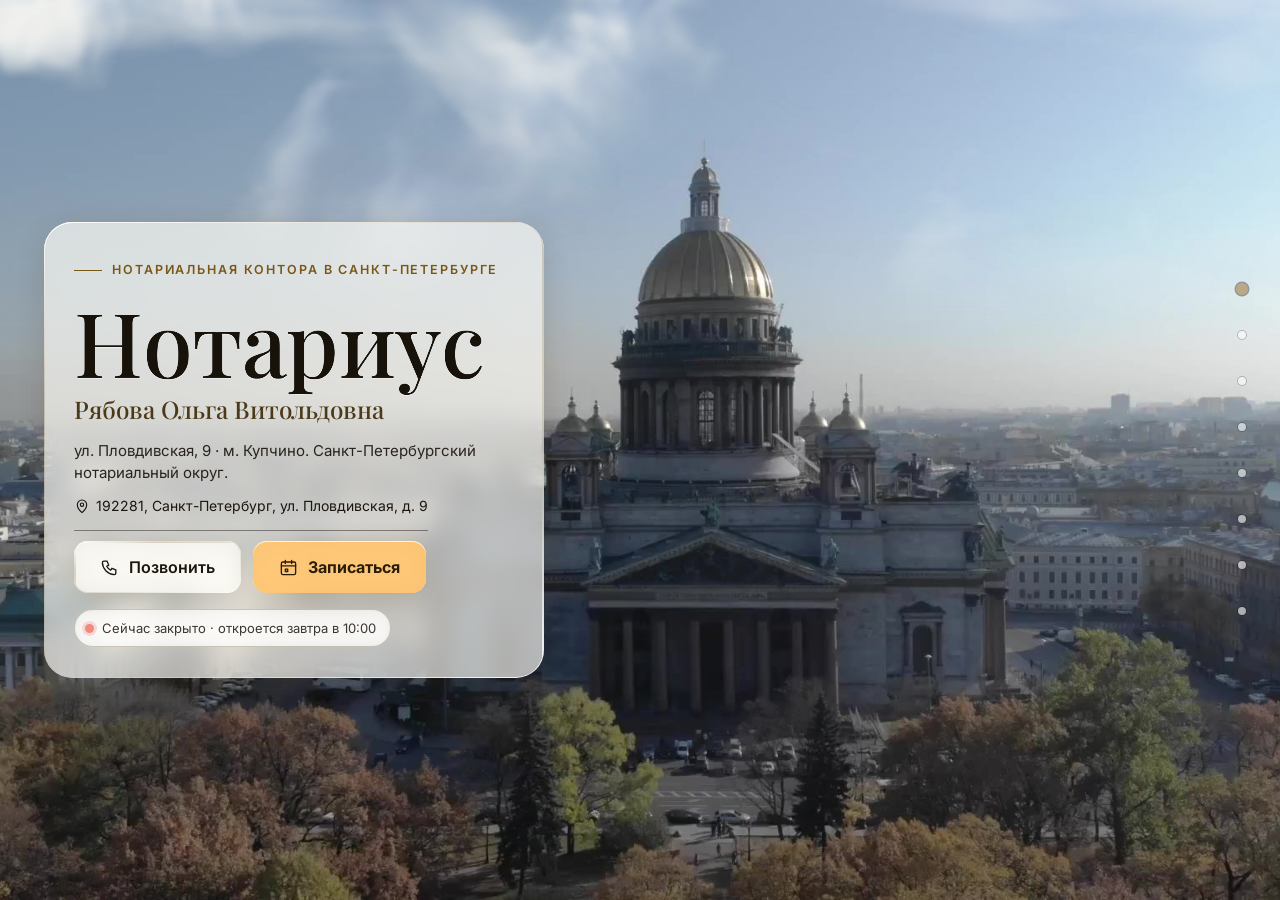
==== commit cd1980bd: "Б-4 и Б-9: у форм записи, обратного звонка и письма (на экране «Контакты», в окне «Написать», на обр" ====
--- a/index.html
+++ b/index.html
@@ -1050,6 +1050,7 @@
               <div class="fld"><label for="fComment" data-i18n="f_comment">Комментарий</label><textarea id="fComment" name="comment" rows="2" data-i18n-ph="f_comment_ph" placeholder="Кратко опишите задачу"></textarea></div>
               <button class="btn btn-primary" type="submit"><svg class="ico"><use href="#ico-send"/></svg><span data-i18n="f_submit">Отправить заявку</span></button>
               <p class="fnote" data-i18n="f_note">Нажимая кнопку, вы открываете письмо в своём почтовом приложении — проверьте и отправьте его.</p>
+              <p class="pd-note"><span data-i18n="pd_note">Отправляя письмо, вы передаёте свои данные нотариусу Рябовой О. В. для записи на приём и ответа на обращение.</span> <a href="politika.html" target="_blank" rel="noopener" data-i18n="pd_link">Политика обработки персональных данных</a></p>
               <p class="fok" id="fOk"></p>
             </form>
            </div>
@@ -1060,9 +1061,10 @@
           <div>
             <p data-i18n="foot_rights">© 2026 Нотариус Рябова. Санкт-Петербургский нотариальный округ. Реестровый номер 78/223-н/78.</p>
             <p data-i18n="foot_disclaimer">Информация на сайте носит справочный характер и не является публичной офертой. Размеры тарифов — в разделе «Тарифы».</p>
+            <p class="foot-owner" data-i18n="foot_owner">Владелец сайта: индивидуальный предприниматель Золотарев Юрий Николаевич (веб-агентство «в сети»), 426073, г. Ижевск, ул. Молодёжная, д. 81, кв. 68, site-vseti@yandex.ru.</p>
             <p class="foot-demo"><span data-i18n="foot_demo">Демонстрационный проект веб-агентства «в сети» — показывает, каким может быть сайт нотариуса. Это не официальный сайт нотариальной конторы.</span> <a href="https://kristall2002-art.github.io/vseti/" target="_blank" rel="noopener">vseti</a></p>
           </div>
-          <div class="fl"><a href="https://yandex.ru/maps/org/1414993983/" target="_blank" rel="noopener">Яндекс.Карты</a><a href="credits.html">Фото и видео</a><a href="#" data-modal="officialModal" data-i18n="foot_official">Официальные сведения</a></div>
+          <div class="fl"><a href="https://yandex.ru/maps/org/1414993983/" target="_blank" rel="noopener">Яндекс.Карты</a><a href="credits.html">Фото и видео</a><a href="politika.html" target="_blank" rel="noopener" data-i18n="foot_pd">Политика обработки ПДн</a><a href="#" data-modal="officialModal" data-i18n="foot_official">Официальные сведения</a></div>
         </footer>
       </div></div>
     </section>
@@ -1160,7 +1162,7 @@
   </div>
 </div>
 
-<script>window.SITE = {"slug":"ryabova","lang":"ru","langs":["ru","en","uz","tg","kg","az","zh"],"base":"","name":"Рябова Ольга Витольдовна","name_ru":"Рябова Ольга Витольдовна","short_name":"Нотариус Рябова","url":"https://kristall2002-art.github.io/etalon-b-ryabova/","form_to":"03200191@npspb.ru","hours":{"mon":"10:00–17:00","tue":"11:00–18:00","wed":"","thu":"10:00–17:00","fri":"10:00–17:00","sat":"","sun":"","noappt":["wed"]},"phones":["+7 (812) 708-19-17"],"email":"03200191@npspb.ru","lat":59.8414922,"lon":30.3906568,"i18n":{"ru":{"_name":"Русский","_flag":"RU","nav_home":"Главная","nav_services":"Услуги","nav_about":"О нотариусе","nav_how":"Порядок приёма","nav_reviews":"Отзывы","nav_faq":"Вопросы","nav_contacts":"Контакты","nav_book":"Записаться","menu_all_services":"Все категории услуг","menu_pick":"Выберите категорию — откроется список действий","theme_toggle":"Тёмная / светлая тема","lang_label":"Язык","hero_kicker":"Нотариальная контора в Санкт-Петербурге","hero_notary":"Нотариус","hero_sub":"ул. Пловдивская, 9 · м. Купчино. Санкт-Петербургский нотариальный округ.","btn_book":"Записаться на приём","btn_services":"Все услуги","status_open":"Открыто сейчас","status_closed":"Сейчас закрыто","status_until":"до {t}","status_opens":"откроется {d} в {t}","status_today":"сегодня","status_tomorrow":"завтра","stat_years":"лет практики","stat_services":"видов услуг","stat_rating":"рейтинг на Яндекс.Картах","stat_langs":"языков на сайте","services_kicker":"Нотариальные услуги","services_title":"Чем мы можем помочь","services_desc":"Десять направлений и более 70 нотариальных действий. Нажмите на категорию, чтобы увидеть полный список.","svc_items":"действий","svc_open":"Открыть список","svc_book_this":"Записаться по этой услуге","svc_hint":"Нажмите на услугу — она подставится в форму записи","cat_realty":"Недвижимость и ипотека","cat_realty_d":"Сделки с квартирами, долями, залогом и рентой","cat_inherit":"Наследство и завещания","cat_inherit_d":"Завещания, наследственные дела, свидетельства о праве","cat_family":"Семья и брак","cat_family_d":"Брачный договор, алименты, материнский капитал, согласия","cat_power":"Доверенности","cat_power_d":"Любые доверенности, включая машиночитаемые","cat_business":"Бизнес и ООО","cat_business_d":"Доли, уставы, протоколы, опционы","cat_certify":"Свидетельствования","cat_certify_d":"Подписи, копии, переводы, факты","cat_deposit":"Депозит и обеспечение","cat_deposit_d":"Расчёты через нотариуса, залог движимого имущества","cat_statements":"Заявления и передача документов","cat_statements_d":"Официальная передача заявлений и документов","cat_digital":"Электронные и дистанционные услуги","cat_digital_d":"Онлайн-формат нотариальных действий","cat_other":"Прочие действия и выезд","cat_other_d":"Консультации, выезд, корпоративное обслуживание","about_kicker":"О нотариусе","about_title":"Сведения о нотариусе","about_p1":"Рябова Ольга Витольдовна — нотариус Санкт-Петербургского нотариального округа. Реестровый номер 78/223-н/78, лицензия №125 от 23.04.1993, приказ №207-к от 23.06.1993.","about_p2":"Контора находится по адресу ул. Пловдивская, 9 — Фрунзенский район, Купчино. Нотариус и сотрудники конторы разъясняют правовые последствия каждого действия, проверяют документы и помогают выбрать форму сделки, которая защитит ваши интересы.","about_p3":"Нотариус удостоверяет сделки, доверенности и завещания, ведёт наследственные дела, свидетельствует подлинность подписей и верность копий, подаёт документы в Росреестр и ФНС в электронном виде.","cred_reg":"Реестровый номер","cred_lic":"Лицензия","cred_member":"Член палаты","cred_pay":"Оплата","about_quote":"Нотариальный акт — это защита ваших прав сегодня и уверенность в завтрашнем дне.","how_kicker":"Шаг за шагом","how_title":"Порядок приёма","how_desc":"Понятный процесс в пять шагов — от звонка до готового документа.","step1_t":"Запись","step1_d":"Позвоните или оставьте заявку на сайте. Уточните услугу и удобное время.","step2_t":"Документы","step2_d":"Подготовьте документы по списку, который сообщат при записи. Оригиналы обязательны.","step3_t":"Консультация","step3_d":"Нотариус разъяснит правовые последствия, проверит документы и личности сторон.","step4_t":"Удостоверение","step4_d":"Подписание документа в присутствии нотариуса и совершение удостоверительной надписи.","step5_t":"Результат","step5_d":"Вы получаете готовый документ. При необходимости — электронная подача в Росреестр.","reviews_kicker":"Отзывы","reviews_title":"Что говорят клиенты","reviews_src":"По материалам отзывов на Яндекс.Картах и 2ГИС. Оценка — 4.4 из 5 по 33 отзывам.","reviews_link":"Все отзывы на Яндекс.Картах","reviews_gis":"Отзывы на 2ГИС","reviews_demo_note":"Демонстрационное наполнение: тексты отзывов — примеры оформления. Реальные отзывы подтягиваются с Яндекс.Карт и 2ГИС — ссылка ниже.","review_sample":"Пример оформления","review_real":"Реальный отзыв","reviews_count":"33 отзывов","badge_reviews":"33 отзывов на Яндекс.Картах","badge_hint":"Открыть отзывы на Яндекс.Картах","faq_kicker":"Вопросы и ответы","faq_title":"Частые вопросы","faq_desc":"Если не нашли ответ — позвоните +7 (812) 708-19-17, подскажем.","faq_more":"","faq1_q":"Нужна ли предварительная запись?","faq1_a":"Рекомендуем записаться заранее по телефону +7 (812) 708-19-17 или через форму на сайте — так вы не будете ждать в очереди. Часы приёма: Пн 10:00–17:00; Вт 11:00–18:00; Ср — нет приёма; Чт 10:00–17:00; Пт 10:00–17:00; Сб, Вс — выходной.","faq2_q":"Какие документы взять с собой?","faq2_a":"Всегда — паспорт каждого участника. Остальное зависит от действия: для сделки с недвижимостью — правоустанавливающие документы, для доверенности — данные представителя, для наследства — свидетельство о смерти и документы о родстве. Точный список сообщат при записи.","faq3_q":"Можно ли оплатить картой?","faq3_a":"Наличные и банковские карты.","faq4_q":"Работаете ли по субботам?","faq4_a":"Нет, суббота и воскресенье — выходные дни.","faq5_q":"Можно ли вызвать нотариуса на дом или в больницу?","faq5_a":"Да, выезд нотариуса возможен — на дом, в больницу, в офис организации. Время и условия выезда согласуются по телефону +7 (812) 708-19-17.","faq6_q":"Подаёте ли документы в Росреестр?","faq6_a":"Да. После удостоверения сделки нотариус направляет документы в Росреестр в электронном виде — без визита в МФЦ и с сокращённым сроком регистрации.","faq7_q":"Сколько стоит нотариальное действие?","faq7_a":"Нотариальный тариф устанавливается законом и палатой и состоит из федерального и регионального тарифов; к ним добавляется возмещение необходимых расходов нотариуса. Размеры по самым частым действиям и перечень льгот — в разделе «Тарифы». Итоговую сумму по вашему действию называет нотариус при записи.","faq8_q":"Как добраться до конторы?","faq8_a":"Адрес: ул. Пловдивская, 9, Фрунзенский район, Купчино. Метро: Купчино. Нажмите на адрес в любом месте сайта — откроется Яндекс.Карта с маршрутом.","faq9_q":"Что делать, если участник сделки не говорит по-русски?","faq9_a":"Нотариальное действие совершается на русском языке. Если участник не владеет русским, потребуется переводчик — его участие и данные указываются в документе. Договоритесь об этом заранее при записи.","faq10_q":"Нужно ли присутствие того, на кого оформляется доверенность?","faq10_a":"Нет. Для доверенности достаточно присутствия доверителя с паспортом; о представителе нужны паспортные данные. Представитель получает доверенность позже — лично или через доверителя.","contacts_kicker":"Контакты","contacts_title":"Как нас найти","lbl_address":"Адрес","lbl_metro":"Метро","lbl_phone":"Телефоны","lbl_email":"Почта","lbl_hours":"Часы приёма","lbl_payment":"Оплата","btn_route":"Проложить маршрут","btn_map":"Открыть на Яндекс.Картах","hours_mf":"Пн–Пт","hours_sat":"Сб","hours_sun":"Вс","form_title":"Записаться на приём","form_desc":"Заполните форму — откроется ваш почтовый клиент с готовым письмом. Или позвоните +7 (812) 708-19-17.","f_name":"Ваше имя","f_phone":"Телефон","f_lang":"Язык обращения","f_service":"Услуга","f_service_ph":"Выберите категорию услуги","f_time":"Удобное время","f_time_ph":"Например: вторник после 15:00","f_comment":"Комментарий","f_comment_ph":"Кратко опишите задачу","f_submit":"Отправить заявку","f_note":"Нажимая кнопку, вы открываете письмо в своём почтовом приложении — проверьте и отправьте его.","f_err_name":"Укажите имя","f_err_phone":"Укажите телефон в формате +7 …","f_err_service":"Выберите услугу","f_sent":"Письмо сформировано и открыто в почтовой программе. Если оно не открылось (например, на телефоне нет почты) — скопируйте адрес и напишите нам вручную или позвоните +7 (812) 708-19-17.","mail_subject":"Запись к нотариусу — Нотариус Рябова","mail_intro":"Заявка на приём с сайта Нотариус Рябова","bar_route":"Маршрут","bar_call":"Позвонить","bar_write":"Написать","bar_book":"Записаться","bar_hours":"Часы","bar_tg":"Telegram","bar_mail":"Почта","hm_title":"Часы работы","hm_today":"сегодня","hm_closed":"выходной","hm_outside":"Вне часов приёма","hm_outside_text":"Оставьте заявку через форму на сайте или напишите на почту — ответим в ближайший рабочий день.","day_mon":"Понедельник","day_tue":"Вторник","day_wed":"Среда","day_thu":"Четверг","day_fri":"Пятница","day_sat":"Суббота","day_sun":"Воскресенье","modal_close":"Закрыть","foot_rights":"© 2026 Нотариус Рябова. Санкт-Петербургский нотариальный округ. Реестровый номер 78/223-н/78.","foot_disclaimer":"Информация на сайте носит справочный характер и не является публичной офертой. Размеры тарифов — в разделе «Тарифы».","foot_made":"Сайт создан на основе открытых данных Федеральной нотариальной палаты, Яндекс.Карт и 2ГИС.","foot_demo":"Демонстрационный проект веб-агентства «в сети» — показывает, каким может быть сайт нотариуса. Это не официальный сайт нотариальной конторы.","meta_title":"Нотариус Рябова О. В. — ул. Пловдивская, 9, СПб","meta_title_short":"Нотариус Рябова О. В. — Санкт-Петербург","meta_desc":"Нотариус Рябова О. В., ул. Пловдивская, 9. Пн 10:00–17:00; Вт 11:00–18:00; Ср — нет приёма; Чт 10:00–17:00; Пт 10:00–17:00; Сб, Вс — выходной. Наследство, доверенности, сделки, ООО. Запись: +7 (812) 708-19-17.","meta_desc_short":"Нотариус Рябова О. В., ул. Пловдивская, 9. Наследство, доверенности, сделки с недвижимостью, ООО. Запись: +7 (812) 708-19-17.","val_okrug":"Санкт-Петербургский нотариальный округ","val_okrug_gen":"Санкт-Петербургского нотариального округа","metro_prefix":"м. ","aria_menu":"Меню","aria_sections":"Разделы","aria_quick":"Быстрые действия","aria_map":"Карта: ул. Пловдивская, 9","img_alt":"Санкт-Петербург, Фрунзенский район, Купчино","lang_switch":"Языки сайта","mail_lbl_notary":"Нотариус","mail_lbl_name":"Имя","mail_lbl_phone":"Телефон","mail_lbl_lang":"Язык обращения","mail_lbl_service":"Услуга","mail_lbl_time":"Удобное время","mail_lbl_comment":"Комментарий","mail_lbl_site":"Сайт","lbl_messengers":"Мессенджеры","status_docs_last":"документы принимают до {t}","status_docs_over":"приём документов на сегодня закончен","info_title":"Материалы конторы","info_sub":"Тексты и документы нотариальной конторы","info_tariffs":"Тарифы","info_docs":"Какие документы нужны","info_articles":"Разъяснения нотариуса","info_useful":"Полезная информация","info_pdn":"Обработка персональных данных","info_file":"Скачать","info_ru_note":"","info_open":"Открыть","foot_photos":"Фото фонов","a11y_bigger":"Крупнее","a11y_smaller":"Мельче","a11y_contrast":"Для слабовидящих","book_pick_title":"Как удобнее записаться?","book_mail":"Написать на почту","hours_line":"Пн 10:00–17:00; Вт 11:00–18:00; Ср — нет приёма; Чт 10:00–17:00; Пт 10:00–17:00; Сб, Вс — выходной","hm_noappt":"нет приёма","pay_cash":"Наличные","pay_card":"Банковские карты","brand_role":"Нотариус","cb_btn":"Заказать обратный звонок","cb_title":"Заказать обратный звонок","cb_sub":"Оставьте номер — откроется письмо нотариусу с просьбой перезвонить.","cb_back":"Назад","f_email":"Почта","f_optional":"необязательно","f_err_email":"Проверьте адрес почты","cb_service":"Какая услуга нужна","cb_service_ph":"Выберите услугу","cb_service_other":"Консультация / не знаю","cb_time":"Удобное время для звонка","cb_time_ph":"Например: завтра после 15:00","cb_submit":"Заказать звонок","cb_note":"Нажимая кнопку, вы открываете письмо в своём почтовом приложении — проверьте и отправьте его.","cb_sent":"Письмо сформировано и открыто в почтовой программе. Если оно не открылось (например, на телефоне нет почты) — скопируйте адрес и напишите нам вручную или позвоните +7 (812) 708-19-17.","mail_cb_subject":"Просьба перезвонить — Нотариус Рябова","mail_cb_intro":"Прошу перезвонить мне","mail_cb_about":"по вопросу","mail_cb_time":"Удобное время для звонка","mail_lbl_email":"Почта","mail_modal_title":"Написать на почту","mail_modal_sub":"Заполните форму — откроется ваша почтовая программа с готовым письмом нотариусу.","mail_addr_lbl":"Адрес для писем","mail_copy":"Скопировать адрес","mail_copied":"Адрес скопирован","tel_title":"Позвонить","tel_sub":"Звоните в часы приёма — ответим на вопросы и запишем на приём.","phone_common":"общий телефон конторы","cred_district":"Нотариальный округ, субъект РФ","cred_district_v":"Санкт-Петербург; субъект РФ — город федерального значения Санкт-Петербург","nav_tariffs":"Тарифы","info_tariffs_btn":"Тарифы и льготы","tf_kicker":"Стоимость нотариальных действий","tf_title":"Нотариальные тарифы и льготы","tf_lead":"Нотариальный тариф устанавливается законом и Нотариальной палатой Санкт-Петербурга и состоит из федерального и регионального тарифов. Размеры по самым частым действиям — по состоянию на 18.10.2026.","tf_t_title":"Размеры тарифов по самым частым действиям","tf_th_act":"Нотариальное действие","tf_th_fed":"Федеральный тариф","tf_th_reg":"Региональный тариф (Санкт-Петербург)","tf_a1":"Удостоверение завещания","tf_a2":"Доверенность на ведение дела в суде, подачу и получение документов","tf_a3":"Доверенность на право пользования и распоряжения имуществом","tf_a4":"Доверенность от юридического лица","tf_a5":"Согласие на выезд ребёнка за границу","tf_a6":"Брачный договор","tf_a7":"Соглашение об уплате алиментов","tf_a8":"Сделка по отчуждению недвижимого имущества (например, купля-продажа)","tf_a9":"Свидетельство о праве на наследство","tf_a10":"Свидетельствование подлинности подписи","tf_a11":"Свидетельствование верности копий документов","tf_a12":"Свидетельствование верности перевода","tf_a13":"Купля-продажа и залог доли в уставном капитале ООО","tf_a14":"Совершение нотариального действия на выезде","tf_f3":"100 ₽ — детям, супругу, родителям, полнородным братьям и сёстрам; 500 ₽ — другим лицам. На автомобиль: 250 ₽ и 400 ₽ соответственно.","tf_f_sum":"по сумме сделки (расчёт — ниже)","tf_f_inh":"0,3 % стоимости имущества — детям, супругу, родителям, полнородным братьям и сёстрам наследодателя (не более 100 000 ₽); 0,6 % — другим наследникам (не более 1 000 000 ₽).","tf_f_trip":"увеличивается в 1,5 раза","tf_r4":"4 500 ₽; в порядке передоверия — 4 800 ₽","tf_r9":"9 000 ₽ — недвижимое имущество; 4 000 ₽ — иное имущество, кроме недвижимого (с каждого наследника за каждый объект). Вклады: до 2 000 ₽ — 500 ₽; 2 000–20 000 ₽ — 1 500 ₽; свыше 20 000 ₽ — 3 000 ₽.","tf_r10":"1 400 ₽ — физическое лицо; 2 800 ₽ — юридическое лицо или представитель физического лица","tf_per_page":"за страницу","tf_per_page_tr":"за страницу перевода","tf_r13":"25 000 ₽ — физические лица; 32 000 ₽ — юридические лица","tf_r14":"За каждый час выезда: 2 000 ₽ — доверенности на получение пенсии, по вопросам оформления инвалидности, субсидий и другим социально значимым вопросам; 5 000 ₽ — иные действия; 6 000 ₽ — действия, связанные с предпринимательской деятельностью и осуществлением корпоративных прав.","tf_table_note":"К сумме федерального и регионального тарифов добавляется возмещение необходимых расходов нотариуса (государственные пошлины, платные сведения и документы, услуги оценщиков, экспертов), а при выезде — фактических транспортных расходов (ст. 22 Основ законодательства о нотариате). Полные таблицы по всем нотариальным действиям — на сайте Нотариальной палаты Санкт-Петербурга.","tf_calc_sum":"Расчёт федерального тарифа по сумме сделки","tf_c1h":"Отчуждение недвижимого имущества, когда нотариальная форма не обязательна (ст. 22.1 Основ)","tf_c1a":"Супругу, родителям, детям, внукам: до 10 млн ₽ — 3 000 ₽ + 0,2 % суммы сделки; свыше 10 млн ₽ — 23 000 ₽ + 0,1 % суммы сверх 10 млн ₽, но не более 50 000 ₽.","tf_c1b":"Другим лицам: до 1 млн ₽ — 3 000 ₽ + 0,4 % суммы сделки; 1–10 млн ₽ — 7 000 ₽ + 0,2 % суммы сверх 1 млн ₽; свыше 10 млн ₽ — 25 000 ₽ + 0,1 % суммы сверх 10 млн ₽ (для жилых помещений и земельных участков под жилыми домами — не более 100 000 ₽).","tf_c1c":"Если оценка недвижимого имущества ниже его кадастровой стоимости, тариф считается от кадастровой стоимости.","tf_c2h":"Нотариальная форма обязательна по закону (ст. 333.24 НК РФ)","tf_c2a":"Федеральный тариф равен государственной пошлине. Например, за удостоверение договора, предмет которого подлежит оценке, — 0,5 % суммы договора, но не менее 300 ₽ и не более 20 000 ₽.","tf_c3h":"Купля-продажа и залог доли в уставном капитале ООО (ст. 333.24 НК РФ)","tf_c3a":"До 1 млн ₽ — 0,5 % суммы договора, но не менее 1 500 ₽; 1–10 млн ₽ — 5 000 ₽ + 0,3 % суммы сверх 1 млн ₽; свыше 10 млн ₽ — 32 000 ₽ + 0,15 % суммы сверх 10 млн ₽, но не более 150 000 ₽.","tf_how_h":"Из чего складывается плата","tf_how_1":"Федеральный тариф. Его размер определяют Основы законодательства о нотариате (ст. 22, 22.1) и Налоговый кодекс (ст. 333.24): если нотариальная форма обязательна по закону, он равен государственной пошлине.","tf_how_2":"Региональный тариф. На сайте палаты он назван «тарифами на услуги правового и технического характера» (в Стандартах ФНП — «плата за услуги правового и технического характера»). Размер устанавливает Нотариальная палата Санкт-Петербурга в пределах предельных размеров, определённых Федеральной нотариальной палатой.","tf_ben_h":"Льготы","tf_ben_lead":"Федеральный тариф (ст. 333.35 и 333.38 НК РФ; льготы по государственной пошлине действуют и при обращении к нотариусу, занимающемуся частной практикой, — ст. 22 Основ):","tf_b1":"Инвалиды I и II группы, дети-инвалиды, инвалиды с детства — 50 % федерального тарифа по всем видам действий.","tf_b2":"Физические лица не платят федеральный тариф за удостоверение доверенности на получение пенсий и пособий и завещания в пользу Российской Федерации, её субъектов и муниципальных образований.","tf_b3":"Свидетельство о праве на наследство: без федерального тарифа — несовершеннолетние наследники, опекаемые лица с психическими расстройствами, наследники, проживавшие вместе с наследодателем в унаследованном жилье, а также при наследовании вкладов, денежных средств на счетах, страховых сумм и пенсий.","tf_b4":"Члены семьи и близкие родственники — 50 % федерального тарифа за удостоверение договоров дарения недвижимого имущества между ними.","tf_b5":"Герои Советского Союза, Герои Российской Федерации, полные кавалеры ордена Славы, ветераны и инвалиды Великой Отечественной войны, бывшие узники фашистских концлагерей, гетто и военнопленные — освобождены (ст. 333.35, п. 1, пп. 11 и 12).","tf_b6":"Физические лица, нуждающиеся в улучшении жилищных условий, — при сделках по приобретению жилья за счёт бюджетных выплат; физические лица — при отчуждении жилья в аварийном доме, подлежащем сносу (если удостоверение обязательно).","tf_ben_reg_lead":"Региональный тариф (Приложение 2 к приказу Минюста России от 12.09.2023 № 253, в ред. приказа от 01.12.2025 № 326):","tf_br1":"100 % — ветераны и инвалиды Великой Отечественной войны, бывшие узники и военнопленные; дети-сироты, дети-инвалиды, дети, оставшиеся без попечения родителей; несовершеннолетние при отчуждении недвижимого имущества (пропорционально их доле); участники специальной военной операции и члены их семей — по перечню приказа.","tf_br2":"50 % — инвалиды I группы; при сделках по переселению из аварийного жилищного фонда по государственным, региональным и муниципальным программам — 50 % регионального тарифа за удостоверение отчуждения недвижимого имущества.","tf_ben_more":"Полный перечень льгот — на странице «Льготы» сайта Нотариальной палаты Санкт-Петербурга.","tf_src_h":"Источники","tf_src_asof":"Данные по состоянию на 18.10.2026.","tf_s1":"Региональные тарифы, Санкт-Петербург (Нотариальная палата Санкт-Петербурга)","tf_s2":"Региональные тарифы (Федеральная нотариальная палата)","tf_s3":"Федеральные тарифы: НК РФ и Основы (Нотариальная палата Санкт-Петербурга)","tf_s4":"Льготы (Нотариальная палата Санкт-Петербурга)","tf_s5":"Основы законодательства о нотариате, ст. 22 и 22.1","tf_s6":"Налоговый кодекс, ст. 333.24","tf_s7":"Налоговый кодекс, ст. 333.35","tf_s8":"Налоговый кодекс, ст. 333.38","tf_s9":"Приложение 2 к приказу Минюста России от 12.09.2023 № 253 (PDF)","tf_src_note":"Итоговую сумму по вашему действию называет нотариус при записи: она зависит от вида действия, суммы сделки и права на льготы.","tf_l_fed":"Федеральный","tf_l_reg":"Региональный","cred_order":"Приказ о наделении полномочиями","cred_order_v":"№207-к от 23.06.1993","cred_fnp":"Федеральная нотариальная палата","off_btn":"Официальные сведения и ссылки","foot_official":"Официальные сведения","off_title":"Официальные сведения и ссылки","off_sub":"По данным реестра нотариусов ФНП и официальных сайтов","off_s1h":"Нотариальный округ и субъект Российской Федерации","off_s1p":"Санкт-Петербургский нотариальный округ; субъект Российской Федерации — город федерального значения Санкт-Петербург.","off_s2h":"График приёма","off_s2p":"Часы приёма указаны в разделе «Контакты» и в окне «Часы работы». Сведения о графике приёма также размещены в реестре нотариусов ФНП (карточка нотариуса).","off_s3h":"Замещение нотариуса на время его отсутствия","off_s3p":"По данным реестра ФНП, сотрудник конторы, уполномоченный на совершение нотариальных действий в момент отсутствия нотариуса, — Сальникова Наталья Васильевна.","off_s4h":"Вызов нотариуса вне конторы","off_s4p":"Нотариус может совершить действие вне конторы — на дому, в больнице, в организации. Для вызова позвоните по телефону +7 (812) 708-19-17 или напишите на 03200191@npspb.ru: время и условия согласуются заранее. Федеральный тариф при выезде увеличивается в 1,5 раза, региональный тариф берётся за каждый час выезда, фактические транспортные расходы возмещаются — см. раздел «Тарифы».","off_s5h":"Обращение к нотариусу в электронном виде","off_s5p":"Форма «Записаться на приём» готовит письмо в вашей почтовой программе на адрес 03200191@npspb.ru. Можно также отправить сообщение нотариусу через форму на сайте ФНП.","off_l_fb":"Форма обращения нотариусу на сайте ФНП","off_s6h":"Сайты Федеральной нотариальной палаты и Нотариальной палаты Санкт-Петербурга","off_l_fnp":"Федеральная нотариальная палата — notariat.ru","off_l_np":"Нотариальная палата Санкт-Петербурга — 78.notariat.ru","off_s7h":"Публичные реестры и сервисы ФНП","off_r1":"Реестр нотариусов: карточка нотариуса","off_r2":"Сервис проверки доверенностей","off_r3":"Реестр отменённых доверенностей","off_r4":"Реестр уведомлений о залоге движимого имущества","off_r5":"Розыск наследников","off_r6":"Реестр наследственных дел","off_r7":"Проверка QR-кода на нотариальном документе","off_s8h":"Министерство юстиции","off_m1":"Министерство юстиции Российской Федерации — minjust.gov.ru","off_m2":"Главное управление Минюста России по Санкт-Петербургу и Ленинградской области — to78.minjust.gov.ru","off_s9h":"Ближайшая нотариальная контора","off_s9p":"В том же доме (ул. Пловдивская, д. 9) принимает другой нотариус — тел. +7 (812) 708-19-21 (по данным реестра ФНП). Остальные нотариусы округа — в реестре нотариусов ФНП.","off_l_reg":"Нотариусы Санкт-Петербурга в реестре ФНП"}},"svc":{},"cats":[{"id":"realty","icon":"home","items":["Купля-продажа квартиры, дома, участка","Продажа доли в квартире","Дарение недвижимости","Договор ренты и пожизненного содержания с иждивением","Договор ипотеки доли в праве общей собственности","Уведомление сособственника о продаже доли","Соглашение об определении долей","Соглашение о порядке пользования помещением","Предварительный договор","Электронная подача документов в Росреестр"]},{"id":"inherit","icon":"scroll","items":["Удостоверение завещания","Совместное завещание супругов","Наследственный договор","Открытие и ведение наследственного дела","Свидетельство о праве на наследство","Соглашение о разделе наследственного имущества","Принятие мер по охране наследства","Выезд к завещателю на дом или в больницу"]},{"id":"family","icon":"heart","items":["Брачный договор","Соглашение о разделе совместно нажитого имущества","Соглашение об уплате алиментов","Оформление материнского капитала в долевую собственность","Согласие супруга на сделку","Согласие на выезд ребёнка за границу","Согласие на регистрацию по месту жительства"]},{"id":"power","icon":"key","items":["Генеральная доверенность","На управление и распоряжение автомобилем","На управление квартирой","На представление интересов в суде","На представление интересов несовершеннолетнего","На получение пенсии и пособий","На ведение наследственного дела","На получение документов","На распоряжение банковским счётом","Машиночитаемая доверенность (МЧД)","Отмена доверенности"]},{"id":"business","icon":"briefcase","items":["Купля-продажа доли в уставном капитале ООО","Дарение доли в уставном капитале","Залог доли","Удостоверение решения единственного участника","Удостоверение протокола общего собрания участников","Акцепт безотзывной оферты о продаже доли","Опционный договор и соглашение о предоставлении опциона","Договор конвертируемого займа","Заявление о выходе участника из ООО","Договор инвестиционного товарищества","Соглашение об управлении хозяйственным партнёрством"]},{"id":"certify","icon":"stamp","items":["Свидетельствование подлинности подписи","Свидетельствование верности копий документов и выписок","Свидетельствование верности перевода","Удостоверение времени предъявления документа","Удостоверение равнозначности электронного и бумажного документа","Удостоверение факта нахождения гражданина в живых","Обеспечение доказательств в интернете (осмотр сайта)"]},{"id":"deposit","icon":"safe","items":["Нотариальный депозит по сделке с недвижимостью","Депозит при банкротстве","Регистрация уведомления о залоге движимого имущества","Выписка из реестра уведомлений о залоге","Исполнительная надпись","Протест векселя"]},{"id":"statements","icon":"mail","items":["Передача заявлений и документов почтой и по каналам связи","Свидетельство о передаче заявления","Принятие на хранение документов","Обеспечение доказательств"]},{"id":"digital","icon":"chip","items":["Дистанционная сделка с участием двух нотариусов","Электронная подача документов в Росреестр и ФНС","Удостоверение равнозначности документов","Выписки из ЕГРН и ЕГРЮЛ через нотариуса","Машиночитаемые доверенности"]},{"id":"other","icon":"plus","items":["Правовая консультация по нотариальному действию","Выезд нотариуса на дом, в больницу, в офис","Корпоративное обслуживание организаций","Составление проектов договоров и заявлений","Помощь в подборе формы сделки"]}],"content_url":"content.json","phone2":"+7 (812) 366-00-10"};</script>
+<script>window.SITE = {"slug":"ryabova","lang":"ru","langs":["ru","en","uz","tg","kg","az","zh"],"base":"","name":"Рябова Ольга Витольдовна","name_ru":"Рябова Ольга Витольдовна","short_name":"Нотариус Рябова","url":"https://kristall2002-art.github.io/etalon-b-ryabova/","form_to":"03200191@npspb.ru","hours":{"mon":"10:00–17:00","tue":"11:00–18:00","wed":"","thu":"10:00–17:00","fri":"10:00–17:00","sat":"","sun":"","noappt":["wed"]},"phones":["+7 (812) 708-19-17"],"email":"03200191@npspb.ru","lat":59.8414922,"lon":30.3906568,"i18n":{"ru":{"_name":"Русский","_flag":"RU","nav_home":"Главная","nav_services":"Услуги","nav_about":"О нотариусе","nav_how":"Порядок приёма","nav_reviews":"Отзывы","nav_faq":"Вопросы","nav_contacts":"Контакты","nav_book":"Записаться","menu_all_services":"Все категории услуг","menu_pick":"Выберите категорию — откроется список действий","theme_toggle":"Тёмная / светлая тема","lang_label":"Язык","hero_kicker":"Нотариальная контора в Санкт-Петербурге","hero_notary":"Нотариус","hero_sub":"ул. Пловдивская, 9 · м. Купчино. Санкт-Петербургский нотариальный округ.","btn_book":"Записаться на приём","btn_services":"Все услуги","status_open":"Открыто сейчас","status_closed":"Сейчас закрыто","status_until":"до {t}","status_opens":"откроется {d} в {t}","status_today":"сегодня","status_tomorrow":"завтра","stat_years":"лет практики","stat_services":"видов услуг","stat_rating":"рейтинг на Яндекс.Картах","stat_langs":"языков на сайте","services_kicker":"Нотариальные услуги","services_title":"Чем мы можем помочь","services_desc":"Десять направлений и более 70 нотариальных действий. Нажмите на категорию, чтобы увидеть полный список.","svc_items":"действий","svc_open":"Открыть список","svc_book_this":"Записаться по этой услуге","svc_hint":"Нажмите на услугу — она подставится в форму записи","cat_realty":"Недвижимость и ипотека","cat_realty_d":"Сделки с квартирами, долями, залогом и рентой","cat_inherit":"Наследство и завещания","cat_inherit_d":"Завещания, наследственные дела, свидетельства о праве","cat_family":"Семья и брак","cat_family_d":"Брачный договор, алименты, материнский капитал, согласия","cat_power":"Доверенности","cat_power_d":"Любые доверенности, включая машиночитаемые","cat_business":"Бизнес и ООО","cat_business_d":"Доли, уставы, протоколы, опционы","cat_certify":"Свидетельствования","cat_certify_d":"Подписи, копии, переводы, факты","cat_deposit":"Депозит и обеспечение","cat_deposit_d":"Расчёты через нотариуса, залог движимого имущества","cat_statements":"Заявления и передача документов","cat_statements_d":"Официальная передача заявлений и документов","cat_digital":"Электронные и дистанционные услуги","cat_digital_d":"Онлайн-формат нотариальных действий","cat_other":"Прочие действия и выезд","cat_other_d":"Консультации, выезд, корпоративное обслуживание","about_kicker":"О нотариусе","about_title":"Сведения о нотариусе","about_p1":"Рябова Ольга Витольдовна — нотариус Санкт-Петербургского нотариального округа. Реестровый номер 78/223-н/78, лицензия №125 от 23.04.1993, приказ №207-к от 23.06.1993.","about_p2":"Контора находится по адресу ул. Пловдивская, 9 — Фрунзенский район, Купчино. Нотариус и сотрудники конторы разъясняют правовые последствия каждого действия, проверяют документы и помогают выбрать форму сделки, которая защитит ваши интересы.","about_p3":"Нотариус удостоверяет сделки, доверенности и завещания, ведёт наследственные дела, свидетельствует подлинность подписей и верность копий, подаёт документы в Росреестр и ФНС в электронном виде.","cred_reg":"Реестровый номер","cred_lic":"Лицензия","cred_member":"Член палаты","cred_pay":"Оплата","about_quote":"Нотариальный акт — это защита ваших прав сегодня и уверенность в завтрашнем дне.","how_kicker":"Шаг за шагом","how_title":"Порядок приёма","how_desc":"Понятный процесс в пять шагов — от звонка до готового документа.","step1_t":"Запись","step1_d":"Позвоните или оставьте заявку на сайте. Уточните услугу и удобное время.","step2_t":"Документы","step2_d":"Подготовьте документы по списку, который сообщат при записи. Оригиналы обязательны.","step3_t":"Консультация","step3_d":"Нотариус разъяснит правовые последствия, проверит документы и личности сторон.","step4_t":"Удостоверение","step4_d":"Подписание документа в присутствии нотариуса и совершение удостоверительной надписи.","step5_t":"Результат","step5_d":"Вы получаете готовый документ. При необходимости — электронная подача в Росреестр.","reviews_kicker":"Отзывы","reviews_title":"Что говорят клиенты","reviews_src":"По материалам отзывов на Яндекс.Картах и 2ГИС. Оценка — 4.4 из 5 по 33 отзывам.","reviews_link":"Все отзывы на Яндекс.Картах","reviews_gis":"Отзывы на 2ГИС","reviews_demo_note":"Демонстрационное наполнение: тексты отзывов — примеры оформления. Реальные отзывы подтягиваются с Яндекс.Карт и 2ГИС — ссылка ниже.","review_sample":"Пример оформления","review_real":"Реальный отзыв","reviews_count":"33 отзывов","badge_reviews":"33 отзывов на Яндекс.Картах","badge_hint":"Открыть отзывы на Яндекс.Картах","faq_kicker":"Вопросы и ответы","faq_title":"Частые вопросы","faq_desc":"Если не нашли ответ — позвоните +7 (812) 708-19-17, подскажем.","faq_more":"","faq1_q":"Нужна ли предварительная запись?","faq1_a":"Рекомендуем записаться заранее по телефону +7 (812) 708-19-17 или через форму на сайте — так вы не будете ждать в очереди. Часы приёма: Пн 10:00–17:00; Вт 11:00–18:00; Ср — нет приёма; Чт 10:00–17:00; Пт 10:00–17:00; Сб, Вс — выходной.","faq2_q":"Какие документы взять с собой?","faq2_a":"Всегда — паспорт каждого участника. Остальное зависит от действия: для сделки с недвижимостью — правоустанавливающие документы, для доверенности — данные представителя, для наследства — свидетельство о смерти и документы о родстве. Точный список сообщат при записи.","faq3_q":"Можно ли оплатить картой?","faq3_a":"Наличные и банковские карты.","faq4_q":"Работаете ли по субботам?","faq4_a":"Нет, суббота и воскресенье — выходные дни.","faq5_q":"Можно ли вызвать нотариуса на дом или в больницу?","faq5_a":"Да, выезд нотариуса возможен — на дом, в больницу, в офис организации. Время и условия выезда согласуются по телефону +7 (812) 708-19-17.","faq6_q":"Подаёте ли документы в Росреестр?","faq6_a":"Да. После удостоверения сделки нотариус направляет документы в Росреестр в электронном виде — без визита в МФЦ и с сокращённым сроком регистрации.","faq7_q":"Сколько стоит нотариальное действие?","faq7_a":"Нотариальный тариф устанавливается законом и палатой и состоит из федерального и регионального тарифов; к ним добавляется возмещение необходимых расходов нотариуса. Размеры по самым частым действиям и перечень льгот — в разделе «Тарифы». Итоговую сумму по вашему действию называет нотариус при записи.","faq8_q":"Как добраться до конторы?","faq8_a":"Адрес: ул. Пловдивская, 9, Фрунзенский район, Купчино. Метро: Купчино. Нажмите на адрес в любом месте сайта — откроется Яндекс.Карта с маршрутом.","faq9_q":"Что делать, если участник сделки не говорит по-русски?","faq9_a":"Нотариальное действие совершается на русском языке. Если участник не владеет русским, потребуется переводчик — его участие и данные указываются в документе. Договоритесь об этом заранее при записи.","faq10_q":"Нужно ли присутствие того, на кого оформляется доверенность?","faq10_a":"Нет. Для доверенности достаточно присутствия доверителя с паспортом; о представителе нужны паспортные данные. Представитель получает доверенность позже — лично или через доверителя.","contacts_kicker":"Контакты","contacts_title":"Как нас найти","lbl_address":"Адрес","lbl_metro":"Метро","lbl_phone":"Телефоны","lbl_email":"Почта","lbl_hours":"Часы приёма","lbl_payment":"Оплата","btn_route":"Проложить маршрут","btn_map":"Открыть на Яндекс.Картах","hours_mf":"Пн–Пт","hours_sat":"Сб","hours_sun":"Вс","form_title":"Записаться на приём","form_desc":"Заполните форму — откроется ваш почтовый клиент с готовым письмом. Или позвоните +7 (812) 708-19-17.","f_name":"Ваше имя","f_phone":"Телефон","f_lang":"Язык обращения","f_service":"Услуга","f_service_ph":"Выберите категорию услуги","f_time":"Удобное время","f_time_ph":"Например: вторник после 15:00","f_comment":"Комментарий","f_comment_ph":"Кратко опишите задачу","f_submit":"Отправить заявку","f_note":"Нажимая кнопку, вы открываете письмо в своём почтовом приложении — проверьте и отправьте его.","f_err_name":"Укажите имя","f_err_phone":"Укажите телефон в формате +7 …","f_err_service":"Выберите услугу","f_sent":"Письмо сформировано и открыто в почтовой программе. Если оно не открылось (например, на телефоне нет почты) — скопируйте адрес и напишите нам вручную или позвоните +7 (812) 708-19-17.","mail_subject":"Запись к нотариусу — Нотариус Рябова","mail_intro":"Заявка на приём с сайта Нотариус Рябова","bar_route":"Маршрут","bar_call":"Позвонить","bar_write":"Написать","bar_book":"Записаться","bar_hours":"Часы","bar_tg":"Telegram","bar_mail":"Почта","hm_title":"Часы работы","hm_today":"сегодня","hm_closed":"выходной","hm_outside":"Вне часов приёма","hm_outside_text":"Оставьте заявку через форму на сайте или напишите на почту — ответим в ближайший рабочий день.","day_mon":"Понедельник","day_tue":"Вторник","day_wed":"Среда","day_thu":"Четверг","day_fri":"Пятница","day_sat":"Суббота","day_sun":"Воскресенье","modal_close":"Закрыть","foot_rights":"© 2026 Нотариус Рябова. Санкт-Петербургский нотариальный округ. Реестровый номер 78/223-н/78.","foot_disclaimer":"Информация на сайте носит справочный характер и не является публичной офертой. Размеры тарифов — в разделе «Тарифы».","foot_made":"Сайт создан на основе открытых данных Федеральной нотариальной палаты, Яндекс.Карт и 2ГИС.","foot_demo":"Демонстрационный проект веб-агентства «в сети» — показывает, каким может быть сайт нотариуса. Это не официальный сайт нотариальной конторы.","meta_title":"Нотариус Рябова О. В. — ул. Пловдивская, 9, СПб","meta_title_short":"Нотариус Рябова О. В. — Санкт-Петербург","meta_desc":"Нотариус Рябова О. В., ул. Пловдивская, 9. Пн 10:00–17:00; Вт 11:00–18:00; Ср — нет приёма; Чт 10:00–17:00; Пт 10:00–17:00; Сб, Вс — выходной. Наследство, доверенности, сделки, ООО. Запись: +7 (812) 708-19-17.","meta_desc_short":"Нотариус Рябова О. В., ул. Пловдивская, 9. Наследство, доверенности, сделки с недвижимостью, ООО. Запись: +7 (812) 708-19-17.","val_okrug":"Санкт-Петербургский нотариальный округ","val_okrug_gen":"Санкт-Петербургского нотариального округа","metro_prefix":"м. ","aria_menu":"Меню","aria_sections":"Разделы","aria_quick":"Быстрые действия","aria_map":"Карта: ул. Пловдивская, 9","img_alt":"Санкт-Петербург, Фрунзенский район, Купчино","lang_switch":"Языки сайта","mail_lbl_notary":"Нотариус","mail_lbl_name":"Имя","mail_lbl_phone":"Телефон","mail_lbl_lang":"Язык обращения","mail_lbl_service":"Услуга","mail_lbl_time":"Удобное время","mail_lbl_comment":"Комментарий","mail_lbl_site":"Сайт","lbl_messengers":"Мессенджеры","status_docs_last":"документы принимают до {t}","status_docs_over":"приём документов на сегодня закончен","info_title":"Материалы конторы","info_sub":"Тексты и документы нотариальной конторы","info_tariffs":"Тарифы","info_docs":"Какие документы нужны","info_articles":"Разъяснения нотариуса","info_useful":"Полезная информация","info_pdn":"Обработка персональных данных","info_file":"Скачать","info_ru_note":"","info_open":"Открыть","foot_photos":"Фото фонов","a11y_bigger":"Крупнее","a11y_smaller":"Мельче","a11y_contrast":"Для слабовидящих","book_pick_title":"Как удобнее записаться?","book_mail":"Написать на почту","hours_line":"Пн 10:00–17:00; Вт 11:00–18:00; Ср — нет приёма; Чт 10:00–17:00; Пт 10:00–17:00; Сб, Вс — выходной","hm_noappt":"нет приёма","pay_cash":"Наличные","pay_card":"Банковские карты","brand_role":"Нотариус","cb_btn":"Заказать обратный звонок","cb_title":"Заказать обратный звонок","cb_sub":"Оставьте номер — откроется письмо нотариусу с просьбой перезвонить.","cb_back":"Назад","f_email":"Почта","f_optional":"необязательно","f_err_email":"Проверьте адрес почты","cb_service":"Какая услуга нужна","cb_service_ph":"Выберите услугу","cb_service_other":"Консультация / не знаю","cb_time":"Удобное время для звонка","cb_time_ph":"Например: завтра после 15:00","cb_submit":"Заказать звонок","cb_note":"Нажимая кнопку, вы открываете письмо в своём почтовом приложении — проверьте и отправьте его.","cb_sent":"Письмо сформировано и открыто в почтовой программе. Если оно не открылось (например, на телефоне нет почты) — скопируйте адрес и напишите нам вручную или позвоните +7 (812) 708-19-17.","mail_cb_subject":"Просьба перезвонить — Нотариус Рябова","mail_cb_intro":"Прошу перезвонить мне","mail_cb_about":"по вопросу","mail_cb_time":"Удобное время для звонка","mail_lbl_email":"Почта","mail_modal_title":"Написать на почту","mail_modal_sub":"Заполните форму — откроется ваша почтовая программа с готовым письмом нотариусу.","mail_addr_lbl":"Адрес для писем","mail_copy":"Скопировать адрес","mail_copied":"Адрес скопирован","tel_title":"Позвонить","tel_sub":"Звоните в часы приёма — ответим на вопросы и запишем на приём.","phone_common":"общий телефон конторы","cred_district":"Нотариальный округ, субъект РФ","cred_district_v":"Санкт-Петербург; субъект РФ — город федерального значения Санкт-Петербург","nav_tariffs":"Тарифы","info_tariffs_btn":"Тарифы и льготы","tf_kicker":"Стоимость нотариальных действий","tf_title":"Нотариальные тарифы и льготы","tf_lead":"Нотариальный тариф устанавливается законом и Нотариальной палатой Санкт-Петербурга и состоит из федерального и регионального тарифов. Размеры по самым частым действиям — по состоянию на 18.10.2026.","tf_t_title":"Размеры тарифов по самым частым действиям","tf_th_act":"Нотариальное действие","tf_th_fed":"Федеральный тариф","tf_th_reg":"Региональный тариф (Санкт-Петербург)","tf_a1":"Удостоверение завещания","tf_a2":"Доверенность на ведение дела в суде, подачу и получение документов","tf_a3":"Доверенность на право пользования и распоряжения имуществом","tf_a4":"Доверенность от юридического лица","tf_a5":"Согласие на выезд ребёнка за границу","tf_a6":"Брачный договор","tf_a7":"Соглашение об уплате алиментов","tf_a8":"Сделка по отчуждению недвижимого имущества (например, купля-продажа)","tf_a9":"Свидетельство о праве на наследство","tf_a10":"Свидетельствование подлинности подписи","tf_a11":"Свидетельствование верности копий документов","tf_a12":"Свидетельствование верности перевода","tf_a13":"Купля-продажа и залог доли в уставном капитале ООО","tf_a14":"Совершение нотариального действия на выезде","tf_f3":"100 ₽ — детям, супругу, родителям, полнородным братьям и сёстрам; 500 ₽ — другим лицам. На автомобиль: 250 ₽ и 400 ₽ соответственно.","tf_f_sum":"по сумме сделки (расчёт — ниже)","tf_f_inh":"0,3 % стоимости имущества — детям, супругу, родителям, полнородным братьям и сёстрам наследодателя (не более 100 000 ₽); 0,6 % — другим наследникам (не более 1 000 000 ₽).","tf_f_trip":"увеличивается в 1,5 раза","tf_r4":"4 500 ₽; в порядке передоверия — 4 800 ₽","tf_r9":"9 000 ₽ — недвижимое имущество; 4 000 ₽ — иное имущество, кроме недвижимого (с каждого наследника за каждый объект). Вклады: до 2 000 ₽ — 500 ₽; 2 000–20 000 ₽ — 1 500 ₽; свыше 20 000 ₽ — 3 000 ₽.","tf_r10":"1 400 ₽ — физическое лицо; 2 800 ₽ — юридическое лицо или представитель физического лица","tf_per_page":"за страницу","tf_per_page_tr":"за страницу перевода","tf_r13":"25 000 ₽ — физические лица; 32 000 ₽ — юридические лица","tf_r14":"За каждый час выезда: 2 000 ₽ — доверенности на получение пенсии, по вопросам оформления инвалидности, субсидий и другим социально значимым вопросам; 5 000 ₽ — иные действия; 6 000 ₽ — действия, связанные с предпринимательской деятельностью и осуществлением корпоративных прав.","tf_table_note":"К сумме федерального и регионального тарифов добавляется возмещение необходимых расходов нотариуса (государственные пошлины, платные сведения и документы, услуги оценщиков, экспертов), а при выезде — фактических транспортных расходов (ст. 22 Основ законодательства о нотариате). Полные таблицы по всем нотариальным действиям — на сайте Нотариальной палаты Санкт-Петербурга.","tf_calc_sum":"Расчёт федерального тарифа по сумме сделки","tf_c1h":"Отчуждение недвижимого имущества, когда нотариальная форма не обязательна (ст. 22.1 Основ)","tf_c1a":"Супругу, родителям, детям, внукам: до 10 млн ₽ — 3 000 ₽ + 0,2 % суммы сделки; свыше 10 млн ₽ — 23 000 ₽ + 0,1 % суммы сверх 10 млн ₽, но не более 50 000 ₽.","tf_c1b":"Другим лицам: до 1 млн ₽ — 3 000 ₽ + 0,4 % суммы сделки; 1–10 млн ₽ — 7 000 ₽ + 0,2 % суммы сверх 1 млн ₽; свыше 10 млн ₽ — 25 000 ₽ + 0,1 % суммы сверх 10 млн ₽ (для жилых помещений и земельных участков под жилыми домами — не более 100 000 ₽).","tf_c1c":"Если оценка недвижимого имущества ниже его кадастровой стоимости, тариф считается от кадастровой стоимости.","tf_c2h":"Нотариальная форма обязательна по закону (ст. 333.24 НК РФ)","tf_c2a":"Федеральный тариф равен государственной пошлине. Например, за удостоверение договора, предмет которого подлежит оценке, — 0,5 % суммы договора, но не менее 300 ₽ и не более 20 000 ₽.","tf_c3h":"Купля-продажа и залог доли в уставном капитале ООО (ст. 333.24 НК РФ)","tf_c3a":"До 1 млн ₽ — 0,5 % суммы договора, но не менее 1 500 ₽; 1–10 млн ₽ — 5 000 ₽ + 0,3 % суммы сверх 1 млн ₽; свыше 10 млн ₽ — 32 000 ₽ + 0,15 % суммы сверх 10 млн ₽, но не более 150 000 ₽.","tf_how_h":"Из чего складывается плата","tf_how_1":"Федеральный тариф. Его размер определяют Основы законодательства о нотариате (ст. 22, 22.1) и Налоговый кодекс (ст. 333.24): если нотариальная форма обязательна по закону, он равен государственной пошлине.","tf_how_2":"Региональный тариф. На сайте палаты он назван «тарифами на услуги правового и технического характера» (в Стандартах ФНП — «плата за услуги правового и технического характера»). Размер устанавливает Нотариальная палата Санкт-Петербурга в пределах предельных размеров, определённых Федеральной нотариальной палатой.","tf_ben_h":"Льготы","tf_ben_lead":"Федеральный тариф (ст. 333.35 и 333.38 НК РФ; льготы по государственной пошлине действуют и при обращении к нотариусу, занимающемуся частной практикой, — ст. 22 Основ):","tf_b1":"Инвалиды I и II группы, дети-инвалиды, инвалиды с детства — 50 % федерального тарифа по всем видам действий.","tf_b2":"Физические лица не платят федеральный тариф за удостоверение доверенности на получение пенсий и пособий и завещания в пользу Российской Федерации, её субъектов и муниципальных образований.","tf_b3":"Свидетельство о праве на наследство: без федерального тарифа — несовершеннолетние наследники, опекаемые лица с психическими расстройствами, наследники, проживавшие вместе с наследодателем в унаследованном жилье, а также при наследовании вкладов, денежных средств на счетах, страховых сумм и пенсий.","tf_b4":"Члены семьи и близкие родственники — 50 % федерального тарифа за удостоверение договоров дарения недвижимого имущества между ними.","tf_b5":"Герои Советского Союза, Герои Российской Федерации, полные кавалеры ордена Славы, ветераны и инвалиды Великой Отечественной войны, бывшие узники фашистских концлагерей, гетто и военнопленные — освобождены (ст. 333.35, п. 1, пп. 11 и 12).","tf_b6":"Физические лица, нуждающиеся в улучшении жилищных условий, — при сделках по приобретению жилья за счёт бюджетных выплат; физические лица — при отчуждении жилья в аварийном доме, подлежащем сносу (если удостоверение обязательно).","tf_ben_reg_lead":"Региональный тариф (Приложение 2 к приказу Минюста России от 12.09.2023 № 253, в ред. приказа от 01.12.2025 № 326):","tf_br1":"100 % — ветераны и инвалиды Великой Отечественной войны, бывшие узники и военнопленные; дети-сироты, дети-инвалиды, дети, оставшиеся без попечения родителей; несовершеннолетние при отчуждении недвижимого имущества (пропорционально их доле); участники специальной военной операции и члены их семей — по перечню приказа.","tf_br2":"50 % — инвалиды I группы; при сделках по переселению из аварийного жилищного фонда по государственным, региональным и муниципальным программам — 50 % регионального тарифа за удостоверение отчуждения недвижимого имущества.","tf_ben_more":"Полный перечень льгот — на странице «Льготы» сайта Нотариальной палаты Санкт-Петербурга.","tf_src_h":"Источники","tf_src_asof":"Данные по состоянию на 18.10.2026.","tf_s1":"Региональные тарифы, Санкт-Петербург (Нотариальная палата Санкт-Петербурга)","tf_s2":"Региональные тарифы (Федеральная нотариальная палата)","tf_s3":"Федеральные тарифы: НК РФ и Основы (Нотариальная палата Санкт-Петербурга)","tf_s4":"Льготы (Нотариальная палата Санкт-Петербурга)","tf_s5":"Основы законодательства о нотариате, ст. 22 и 22.1","tf_s6":"Налоговый кодекс, ст. 333.24","tf_s7":"Налоговый кодекс, ст. 333.35","tf_s8":"Налоговый кодекс, ст. 333.38","tf_s9":"Приложение 2 к приказу Минюста России от 12.09.2023 № 253 (PDF)","tf_src_note":"Итоговую сумму по вашему действию называет нотариус при записи: она зависит от вида действия, суммы сделки и права на льготы.","tf_l_fed":"Федеральный","tf_l_reg":"Региональный","cred_order":"Приказ о наделении полномочиями","cred_order_v":"№207-к от 23.06.1993","cred_fnp":"Федеральная нотариальная палата","off_btn":"Официальные сведения и ссылки","foot_official":"Официальные сведения","off_title":"Официальные сведения и ссылки","off_sub":"По данным реестра нотариусов ФНП и официальных сайтов","off_s1h":"Нотариальный округ и субъект Российской Федерации","off_s1p":"Санкт-Петербургский нотариальный округ; субъект Российской Федерации — город федерального значения Санкт-Петербург.","off_s2h":"График приёма","off_s2p":"Часы приёма указаны в разделе «Контакты» и в окне «Часы работы». Сведения о графике приёма также размещены в реестре нотариусов ФНП (карточка нотариуса).","off_s3h":"Замещение нотариуса на время его отсутствия","off_s3p":"По данным реестра ФНП, сотрудник конторы, уполномоченный на совершение нотариальных действий в момент отсутствия нотариуса, — Сальникова Наталья Васильевна.","off_s4h":"Вызов нотариуса вне конторы","off_s4p":"Нотариус может совершить действие вне конторы — на дому, в больнице, в организации. Для вызова позвоните по телефону +7 (812) 708-19-17 или напишите на 03200191@npspb.ru: время и условия согласуются заранее. Федеральный тариф при выезде увеличивается в 1,5 раза, региональный тариф берётся за каждый час выезда, фактические транспортные расходы возмещаются — см. раздел «Тарифы».","off_s5h":"Обращение к нотариусу в электронном виде","off_s5p":"Форма «Записаться на приём» готовит письмо в вашей почтовой программе на адрес 03200191@npspb.ru. Можно также отправить сообщение нотариусу через форму на сайте ФНП.","off_l_fb":"Форма обращения нотариусу на сайте ФНП","off_s6h":"Сайты Федеральной нотариальной палаты и Нотариальной палаты Санкт-Петербурга","off_l_fnp":"Федеральная нотариальная палата — notariat.ru","off_l_np":"Нотариальная палата Санкт-Петербурга — 78.notariat.ru","off_s7h":"Публичные реестры и сервисы ФНП","off_r1":"Реестр нотариусов: карточка нотариуса","off_r2":"Сервис проверки доверенностей","off_r3":"Реестр отменённых доверенностей","off_r4":"Реестр уведомлений о залоге движимого имущества","off_r5":"Розыск наследников","off_r6":"Реестр наследственных дел","off_r7":"Проверка QR-кода на нотариальном документе","off_s8h":"Министерство юстиции","off_m1":"Министерство юстиции Российской Федерации — minjust.gov.ru","off_m2":"Главное управление Минюста России по Санкт-Петербургу и Ленинградской области — to78.minjust.gov.ru","off_s9h":"Ближайшая нотариальная контора","off_s9p":"В том же доме (ул. Пловдивская, д. 9) принимает другой нотариус — тел. +7 (812) 708-19-21 (по данным реестра ФНП). Остальные нотариусы округа — в реестре нотариусов ФНП.","off_l_reg":"Нотариусы Санкт-Петербурга в реестре ФНП","pd_note":"Отправляя письмо, вы передаёте свои данные нотариусу Рябовой О. В. для записи на приём и ответа на обращение.","pd_link":"Политика обработки персональных данных","foot_pd":"Политика обработки ПДн","foot_owner":"Владелец сайта: индивидуальный предприниматель Золотарев Юрий Николаевич (веб-агентство «в сети»), 426073, г. Ижевск, ул. Молодёжная, д. 81, кв. 68, site-vseti@yandex.ru."}},"svc":{},"cats":[{"id":"realty","icon":"home","items":["Купля-продажа квартиры, дома, участка","Продажа доли в квартире","Дарение недвижимости","Договор ренты и пожизненного содержания с иждивением","Договор ипотеки доли в праве общей собственности","Уведомление сособственника о продаже доли","Соглашение об определении долей","Соглашение о порядке пользования помещением","Предварительный договор","Электронная подача документов в Росреестр"]},{"id":"inherit","icon":"scroll","items":["Удостоверение завещания","Совместное завещание супругов","Наследственный договор","Открытие и ведение наследственного дела","Свидетельство о праве на наследство","Соглашение о разделе наследственного имущества","Принятие мер по охране наследства","Выезд к завещателю на дом или в больницу"]},{"id":"family","icon":"heart","items":["Брачный договор","Соглашение о разделе совместно нажитого имущества","Соглашение об уплате алиментов","Оформление материнского капитала в долевую собственность","Согласие супруга на сделку","Согласие на выезд ребёнка за границу","Согласие на регистрацию по месту жительства"]},{"id":"power","icon":"key","items":["Генеральная доверенность","На управление и распоряжение автомобилем","На управление квартирой","На представление интересов в суде","На представление интересов несовершеннолетнего","На получение пенсии и пособий","На ведение наследственного дела","На получение документов","На распоряжение банковским счётом","Машиночитаемая доверенность (МЧД)","Отмена доверенности"]},{"id":"business","icon":"briefcase","items":["Купля-продажа доли в уставном капитале ООО","Дарение доли в уставном капитале","Залог доли","Удостоверение решения единственного участника","Удостоверение протокола общего собрания участников","Акцепт безотзывной оферты о продаже доли","Опционный договор и соглашение о предоставлении опциона","Договор конвертируемого займа","Заявление о выходе участника из ООО","Договор инвестиционного товарищества","Соглашение об управлении хозяйственным партнёрством"]},{"id":"certify","icon":"stamp","items":["Свидетельствование подлинности подписи","Свидетельствование верности копий документов и выписок","Свидетельствование верности перевода","Удостоверение времени предъявления документа","Удостоверение равнозначности электронного и бумажного документа","Удостоверение факта нахождения гражданина в живых","Обеспечение доказательств в интернете (осмотр сайта)"]},{"id":"deposit","icon":"safe","items":["Нотариальный депозит по сделке с недвижимостью","Депозит при банкротстве","Регистрация уведомления о залоге движимого имущества","Выписка из реестра уведомлений о залоге","Исполнительная надпись","Протест векселя"]},{"id":"statements","icon":"mail","items":["Передача заявлений и документов почтой и по каналам связи","Свидетельство о передаче заявления","Принятие на хранение документов","Обеспечение доказательств"]},{"id":"digital","icon":"chip","items":["Дистанционная сделка с участием двух нотариусов","Электронная подача документов в Росреестр и ФНС","Удостоверение равнозначности документов","Выписки из ЕГРН и ЕГРЮЛ через нотариуса","Машиночитаемые доверенности"]},{"id":"other","icon":"plus","items":["Правовая консультация по нотариальному действию","Выезд нотариуса на дом, в больницу, в офис","Корпоративное обслуживание организаций","Составление проектов договоров и заявлений","Помощь в подборе формы сделки"]}],"content_url":"content.json","phone2":"+7 (812) 366-00-10"};</script>
 <script>
 /* Notary site engine: full-page scroller, i18n, theme, menus, modals, hours status, form. No dependencies. */
 (function () {
@@ -1665,7 +1667,8 @@
       fld('cb' + p + 'Time', t('cb_time'), '<input id="cb' + p + 'Time" name="time" type="text" placeholder="' + esch(t('cb_time_ph')) + '">', '', true) +
       '<div class="cb-actions"><button class="btn btn-ghost cb-back-btn" type="button"><svg class="ico" style="transform:rotate(180deg)"><use href="#ico-arrow"/></svg><span>' + esch(t('cb_back')) + '</span></button>' +
       '<button class="btn btn-primary" type="submit"><svg class="ico"><use href="#ico-send"/></svg><span>' + esch(t('cb_submit')) + '</span></button></div>' +
-      '<p class="fnote">' + esch(t('cb_note')) + '</p><p class="fok"></p></form>';
+      '<p class="fnote">' + esch(t('cb_note')) + '</p>' +
+      '<p class="pd-note">' + esch(t('pd_note')) + ' <a href="' + esch((S.base || '') + 'politika.html') + '" target="_blank" rel="noopener">' + esch(t('pd_link')) + '</a></p>' + '<p class="fok"></p></form>';
   }
   /* Обратная сторона плашки «Записаться на приём» — три вида: обратный звонок (cb), письмо (mail), телефон (tel).
      Показывается один, остальные скрыты; «Назад» переворачивает плашку обратно. Тот же 3D-переворот. */
@@ -1801,7 +1804,8 @@
       '<div class="cb-actions' + (back ? '' : ' solo') + '">' +
         (back ? '<button class="btn btn-ghost cb-back-btn" type="button"><svg class="ico" style="transform:rotate(180deg)"><use href="#ico-arrow"/></svg><span>' + esch(t('cb_back')) + '</span></button>' : '') +
         '<button class="btn btn-primary" type="submit"><svg class="ico"><use href="#ico-send"/></svg><span>' + esch(t('f_submit')) + '</span></button></div>' +
-      '<p class="fnote">' + esch(t('f_note')) + '</p><p class="fok"></p></form>';
+      '<p class="fnote">' + esch(t('f_note')) + '</p>' +
+      '<p class="pd-note">' + esch(t('pd_note')) + ' <a href="' + esch((S.base || '') + 'politika.html') + '" target="_blank" rel="noopener">' + esch(t('pd_link')) + '</a></p>' + '<p class="fok"></p></form>';
   }
   function bindMailForm(form) {
     var ok = $('.fok', form);
--- a/css/etalon.css
+++ b/css/etalon.css
@@ -759,3 +759,17 @@
 .off a:hover{color:var(--text)}
 html[data-hc="1"] .off a{color:#ffe14d}
 .off p,.off h4{overflow-wrap:break-word}
+
+/* ==========================================================================
+   Б-4, Б-9: строка о передаче данных у форм со ссылкой на Политику; владелец сайта в подвале
+   ========================================================================== */
+.pd-note{margin:8px 0 0;font-size:12.5px;line-height:1.45;color:var(--muted)}
+.pd-note a{color:inherit;text-decoration:underline;text-underline-offset:3px}
+.pd-note a:hover{color:#ffe2a8}
+html[data-theme="light"]:not([data-hc="1"]) .pd-note a:hover{color:#7a5718}
+.mbox .pd-note a{color:var(--accent-d)}
+.mbox .pd-note a:hover{color:var(--text)}
+html[data-hc="1"] .pd-note,html[data-hc="1"] .foot-owner{color:#fff;opacity:1}
+html[data-hc="1"] .pd-note a{color:#ffe14d}
+.foot-owner{margin-top:.5em;font-size:13px;line-height:1.45;opacity:.85}
+.pd-note,.foot-owner{overflow-wrap:anywhere}
